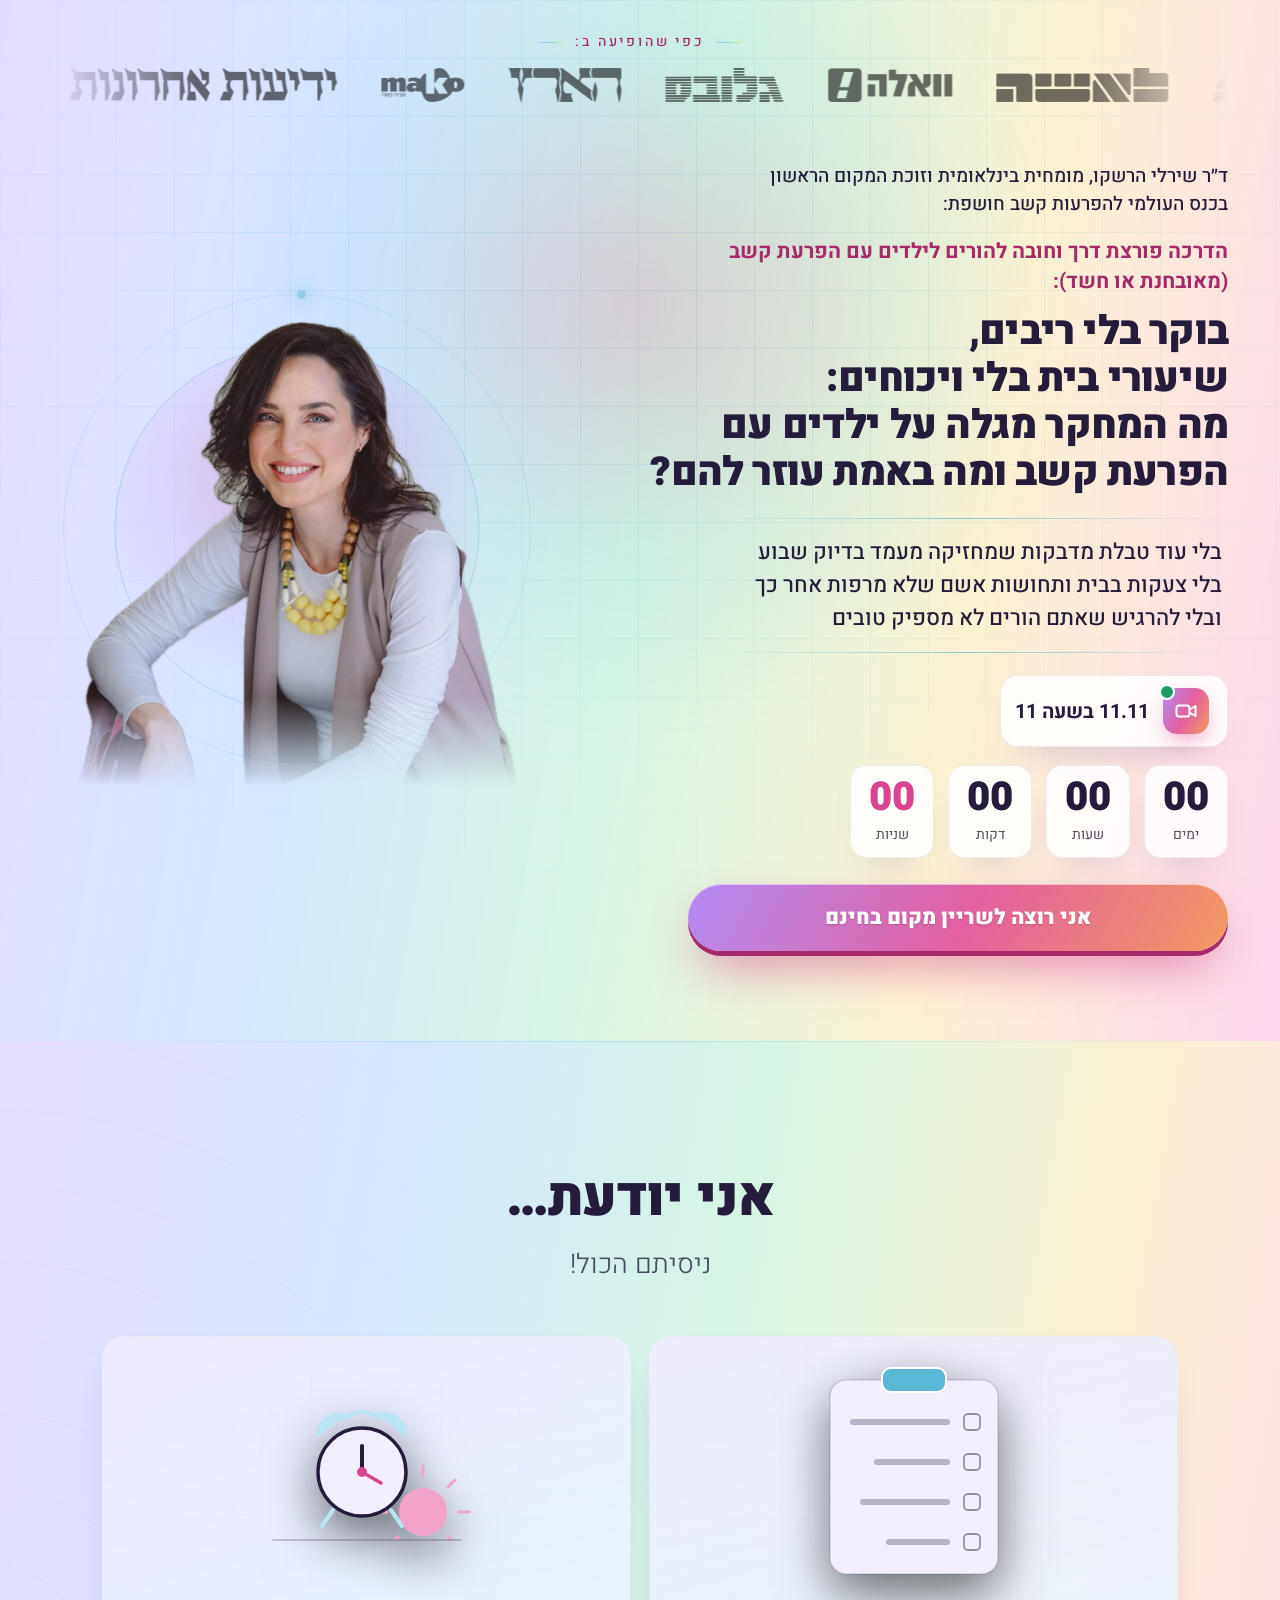
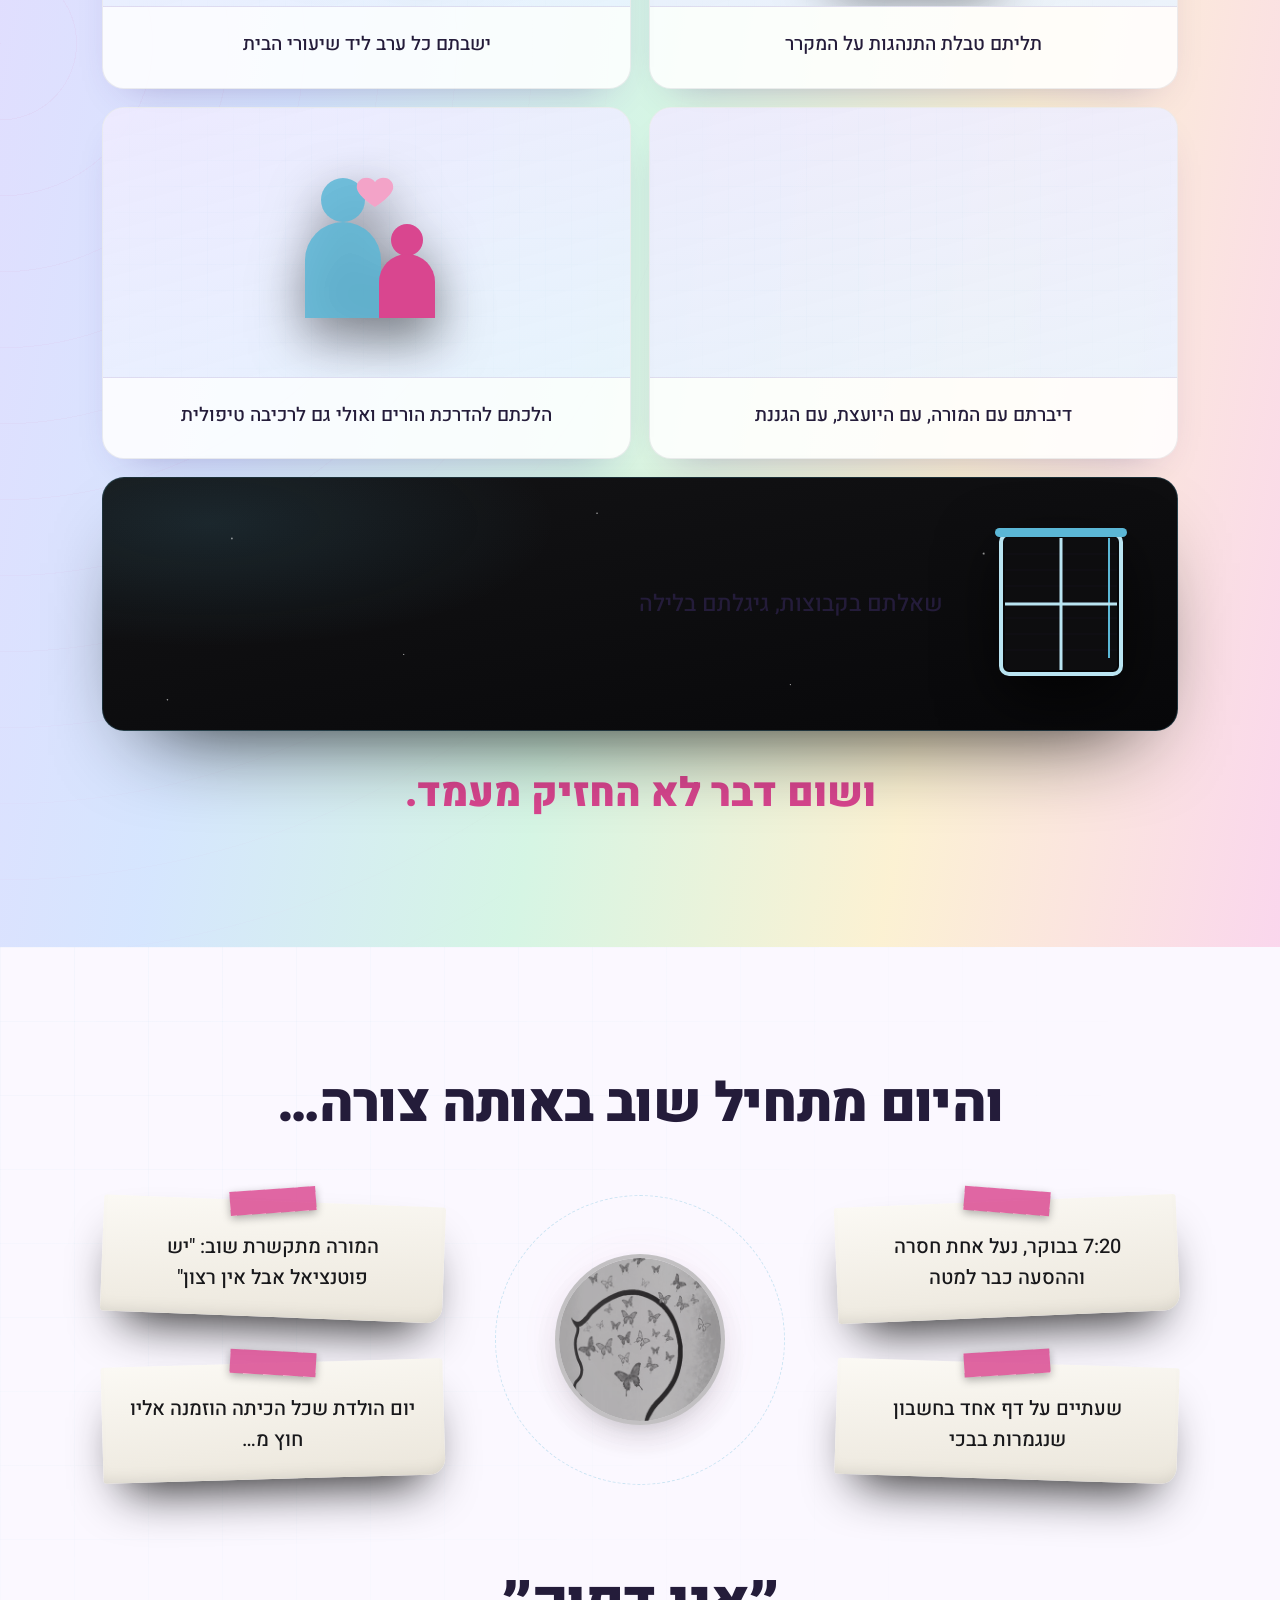
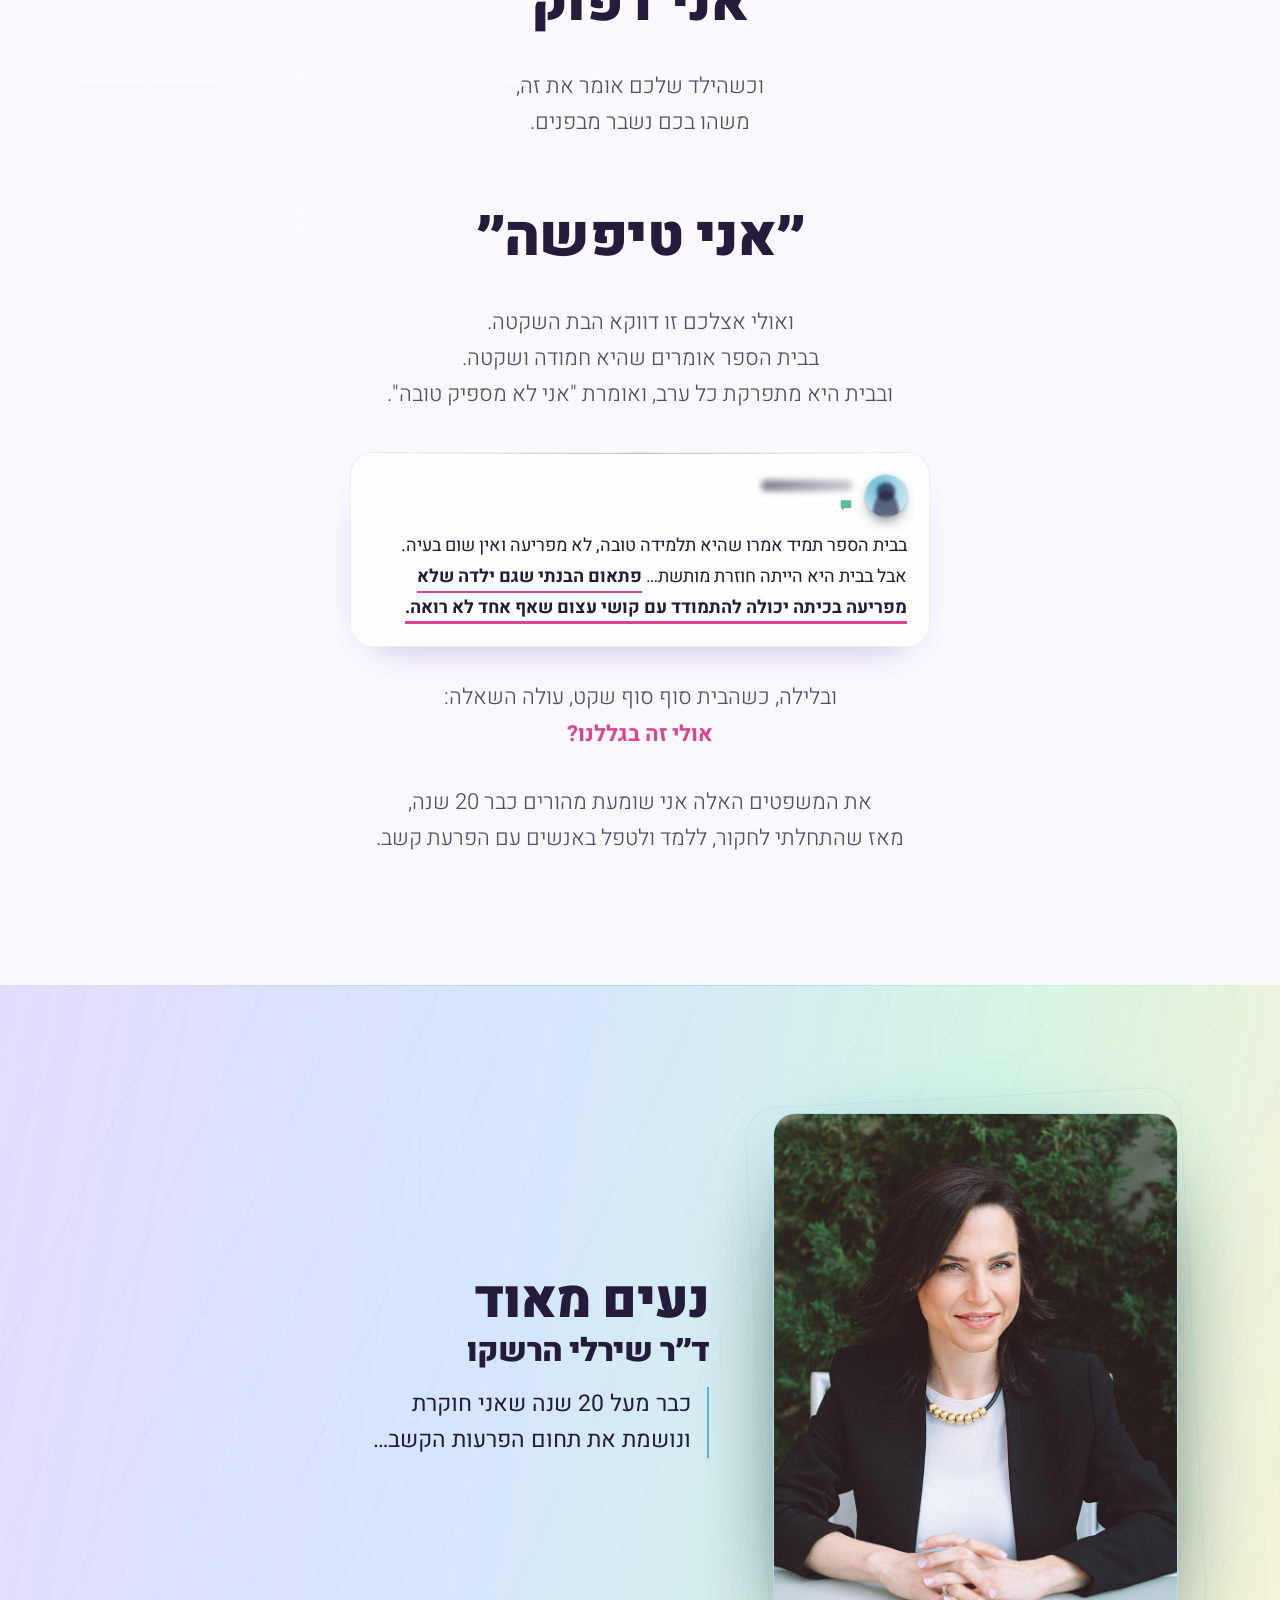
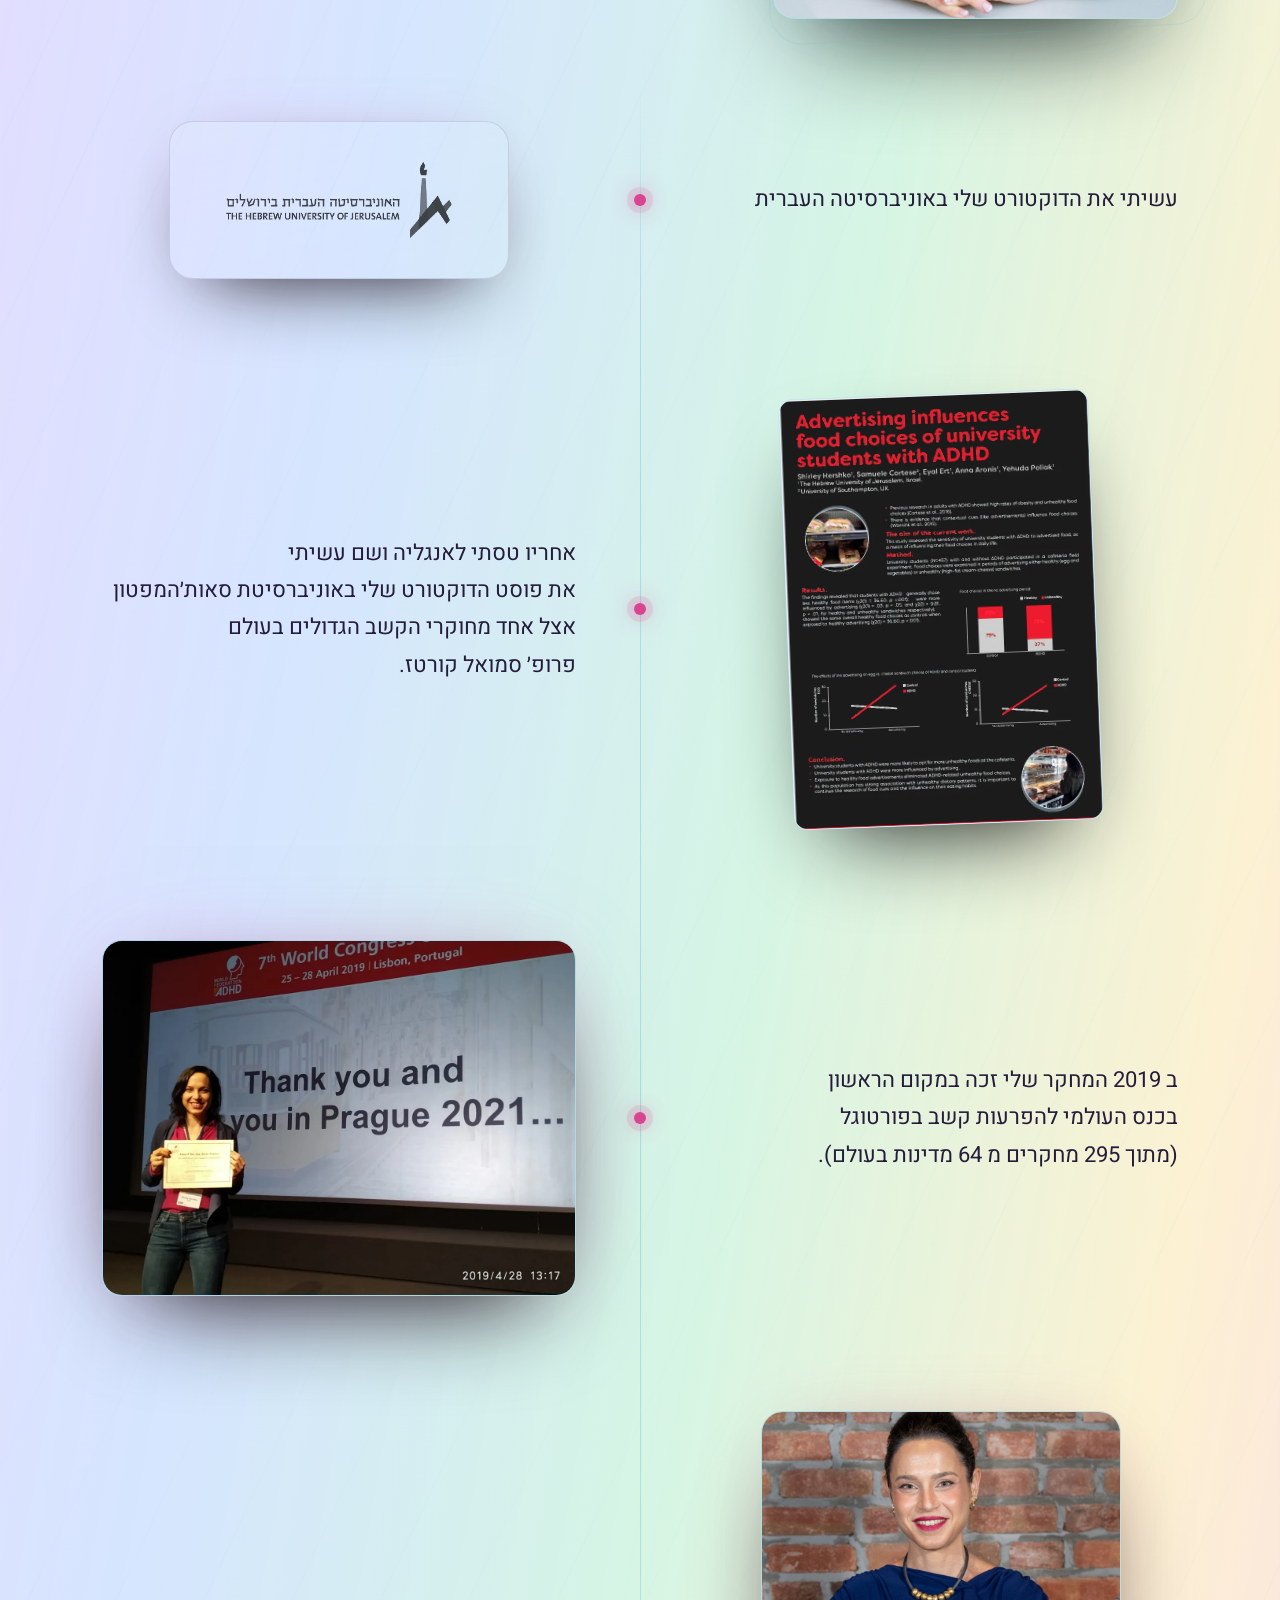
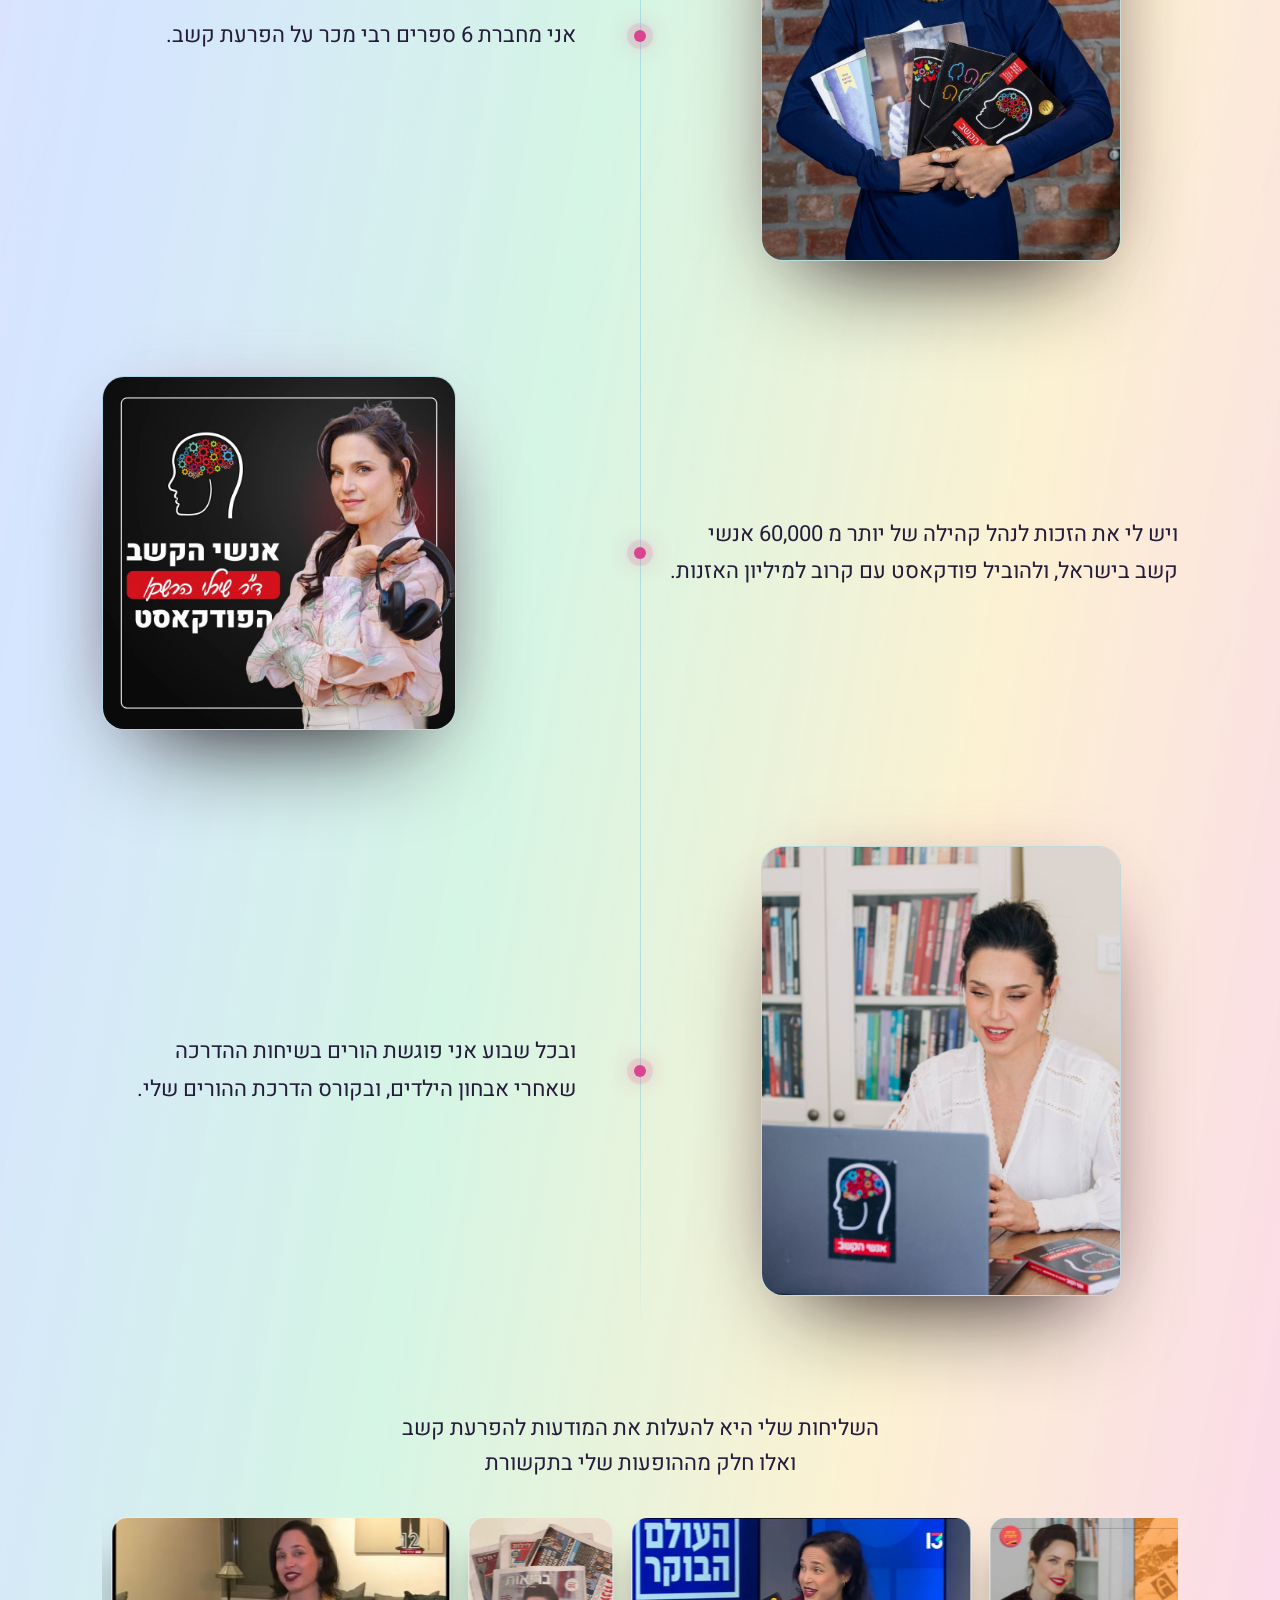
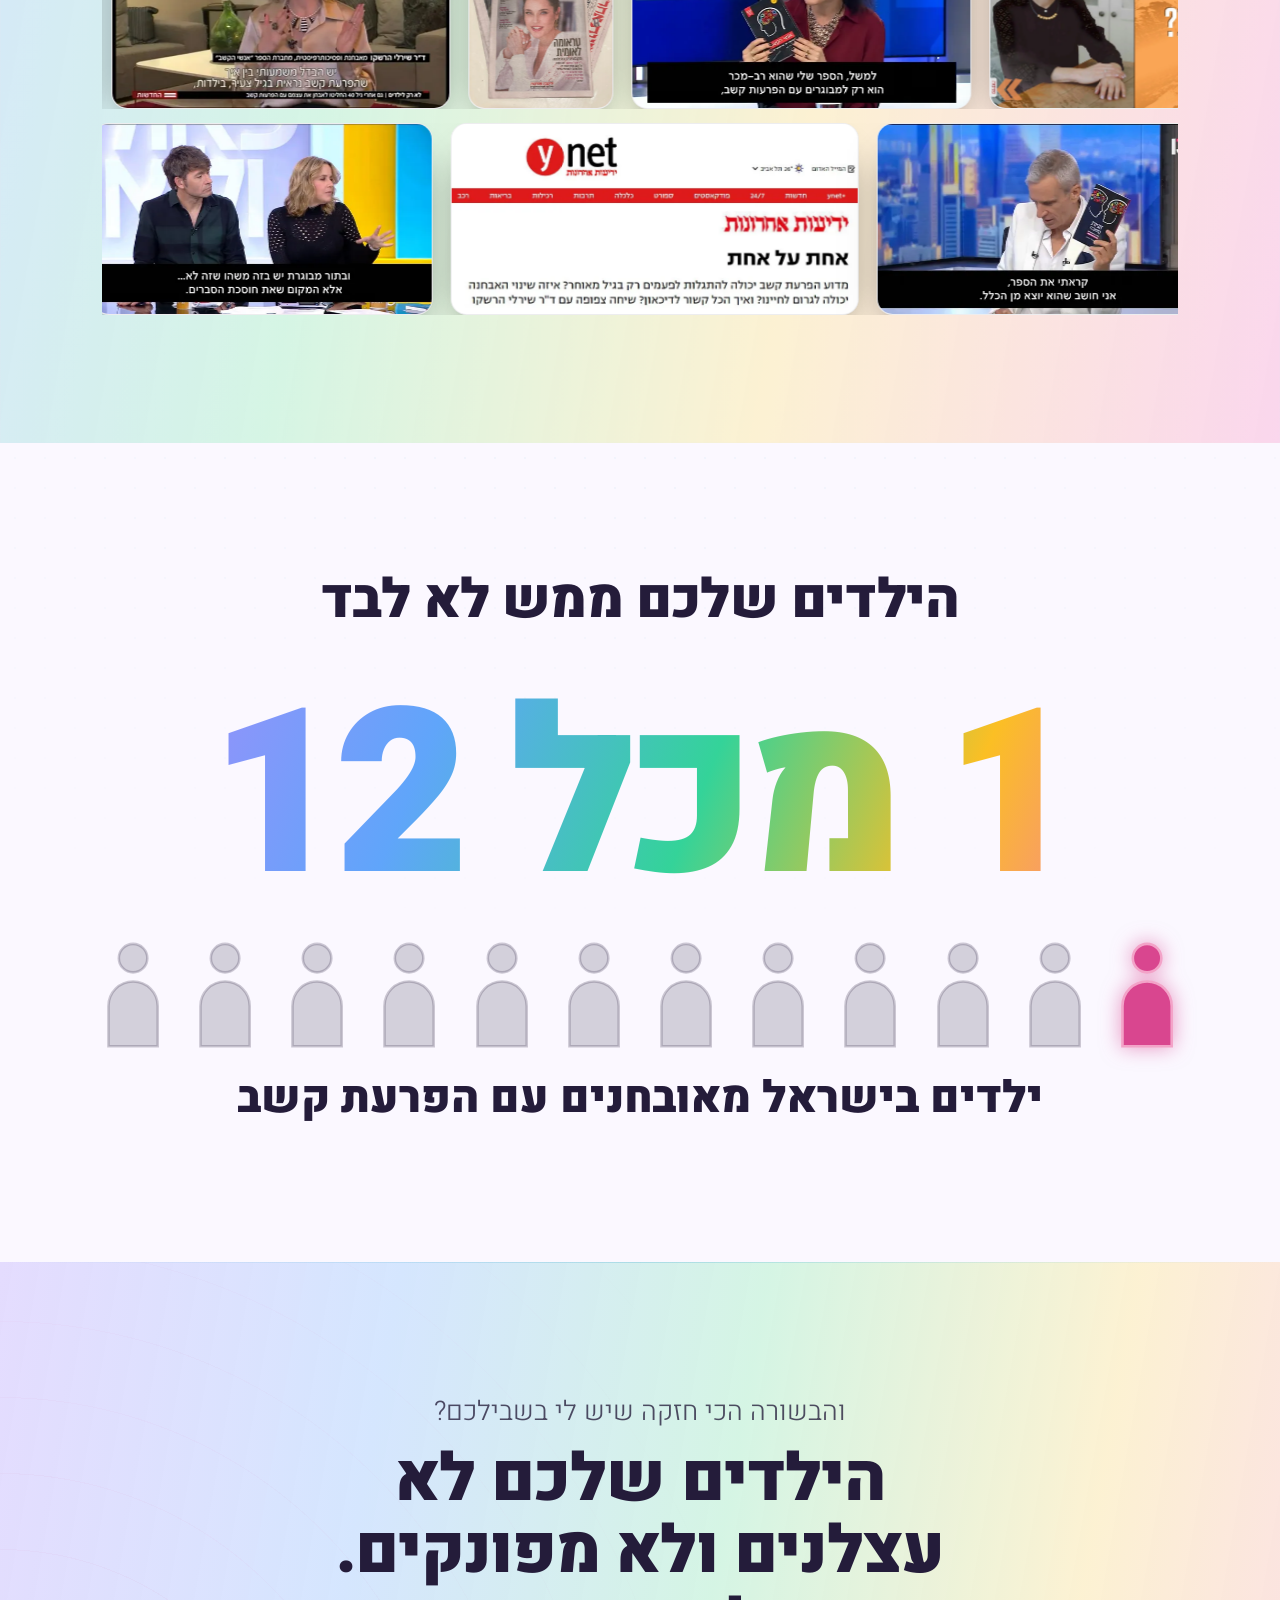
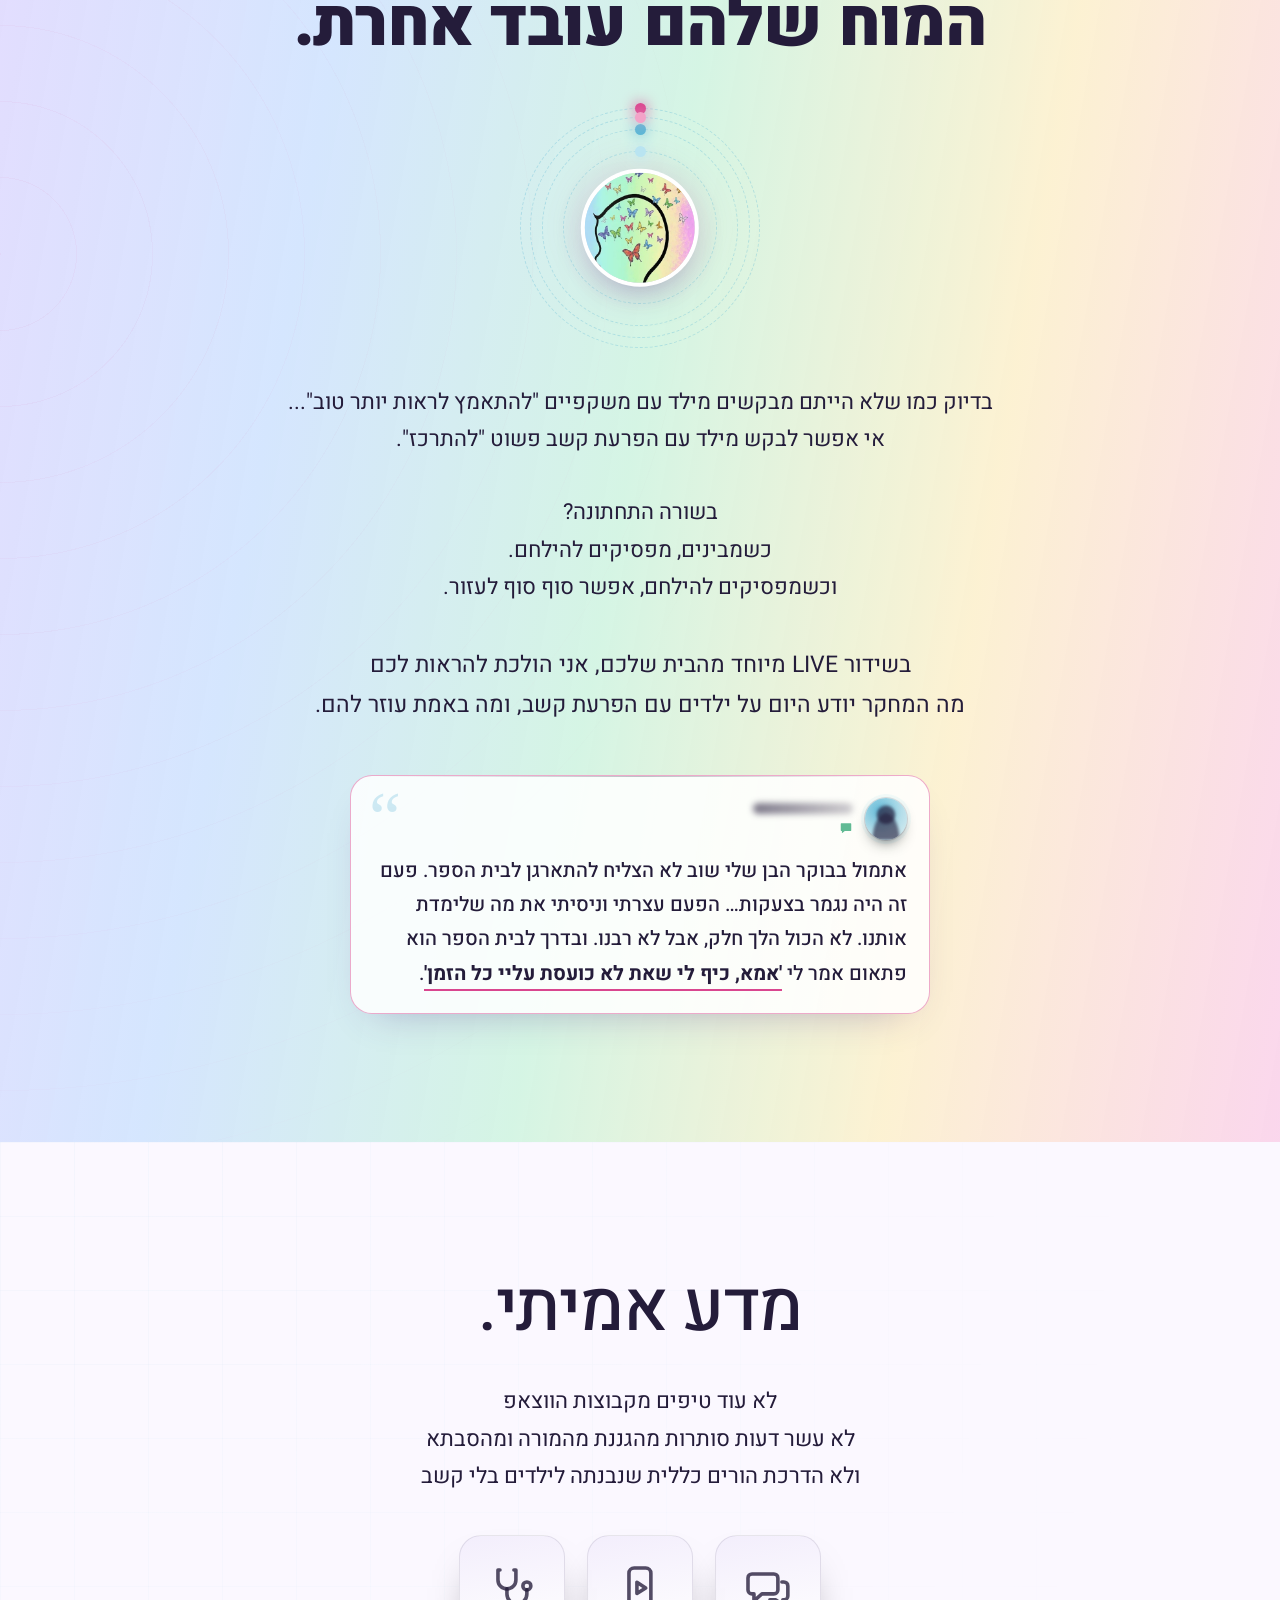
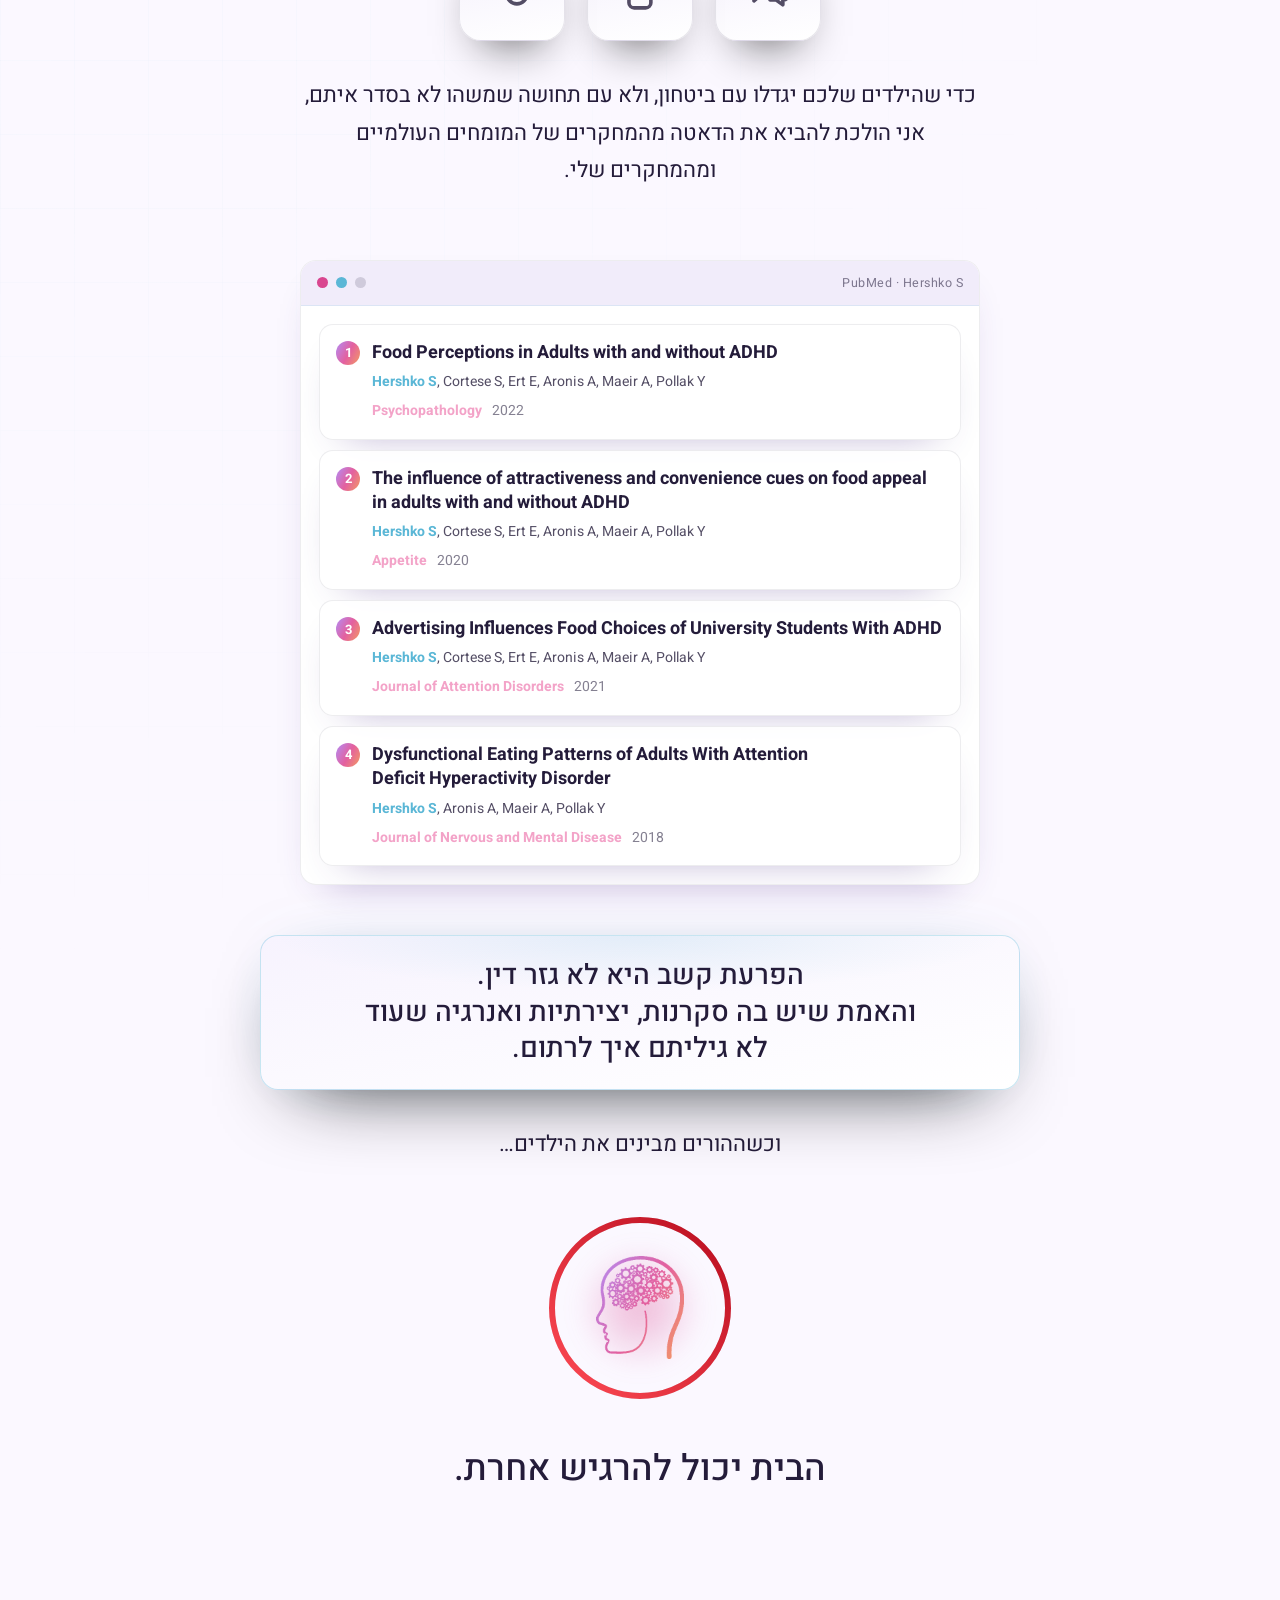
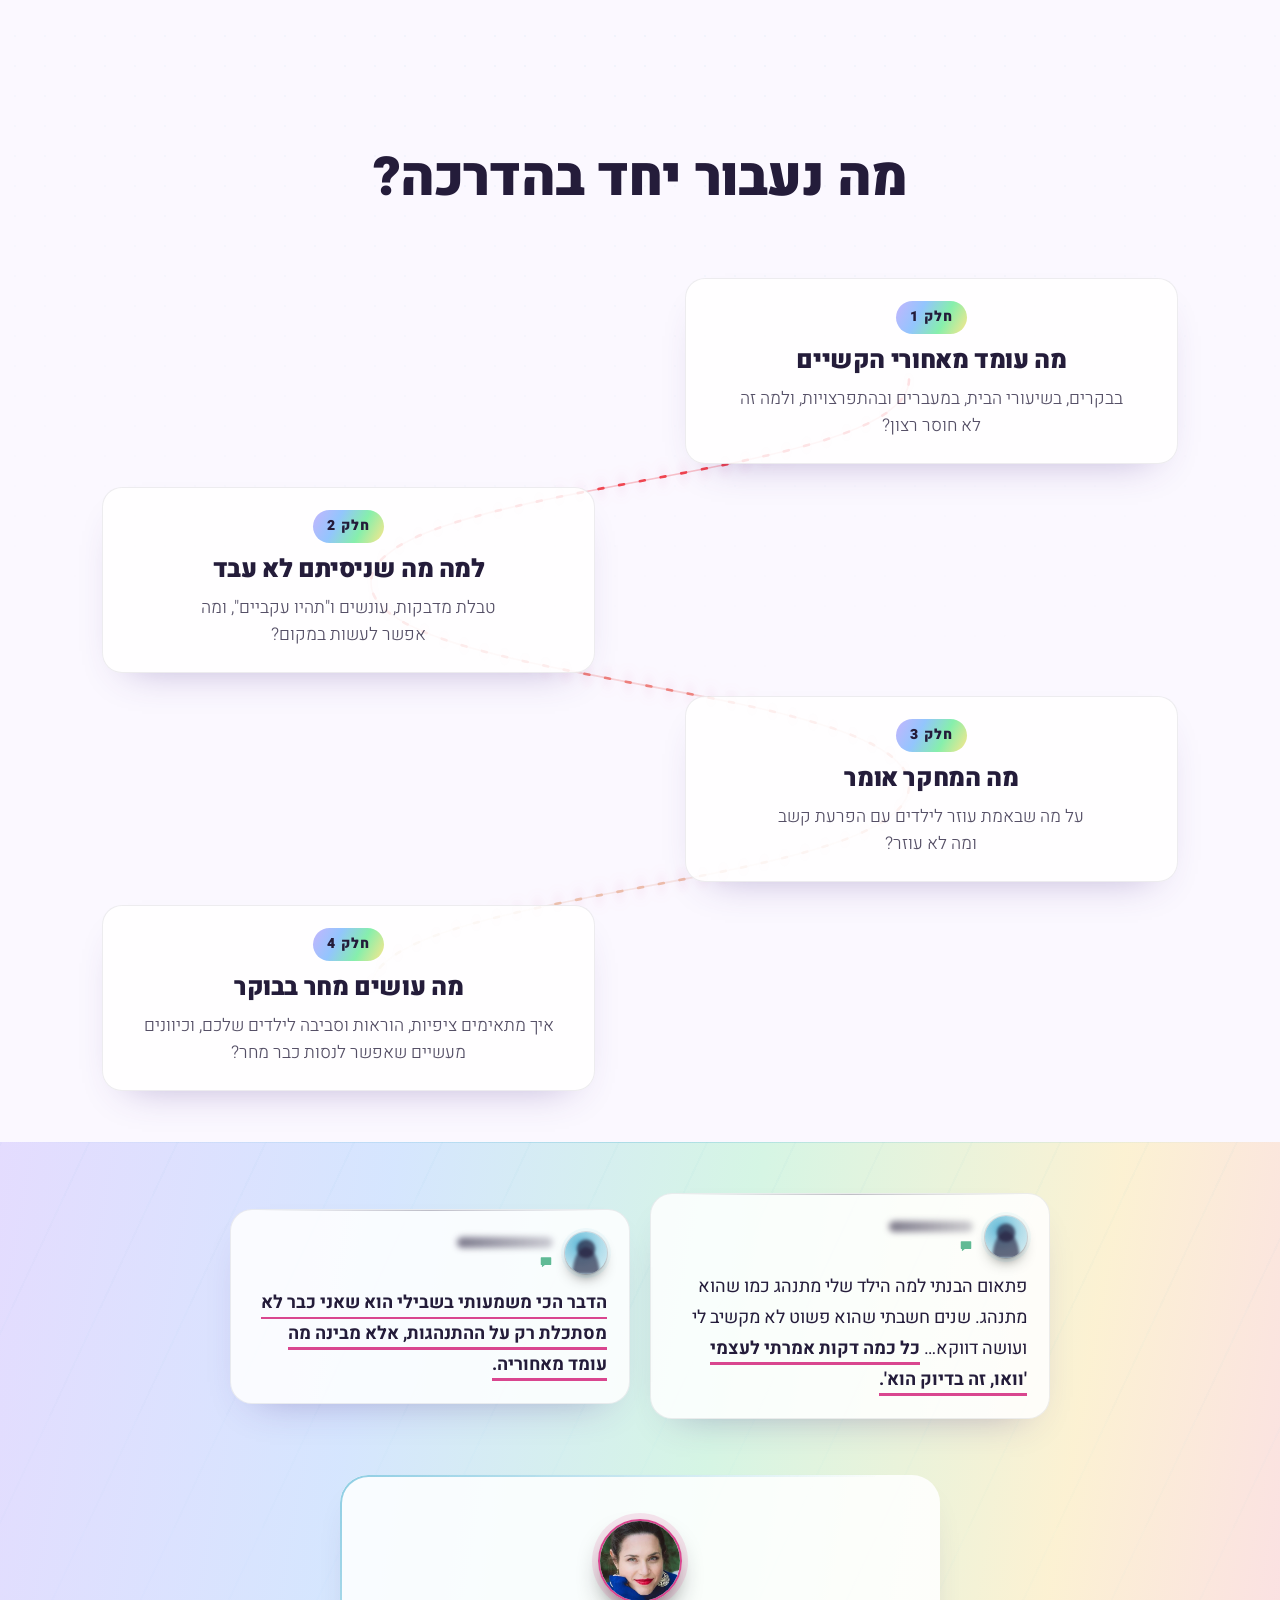
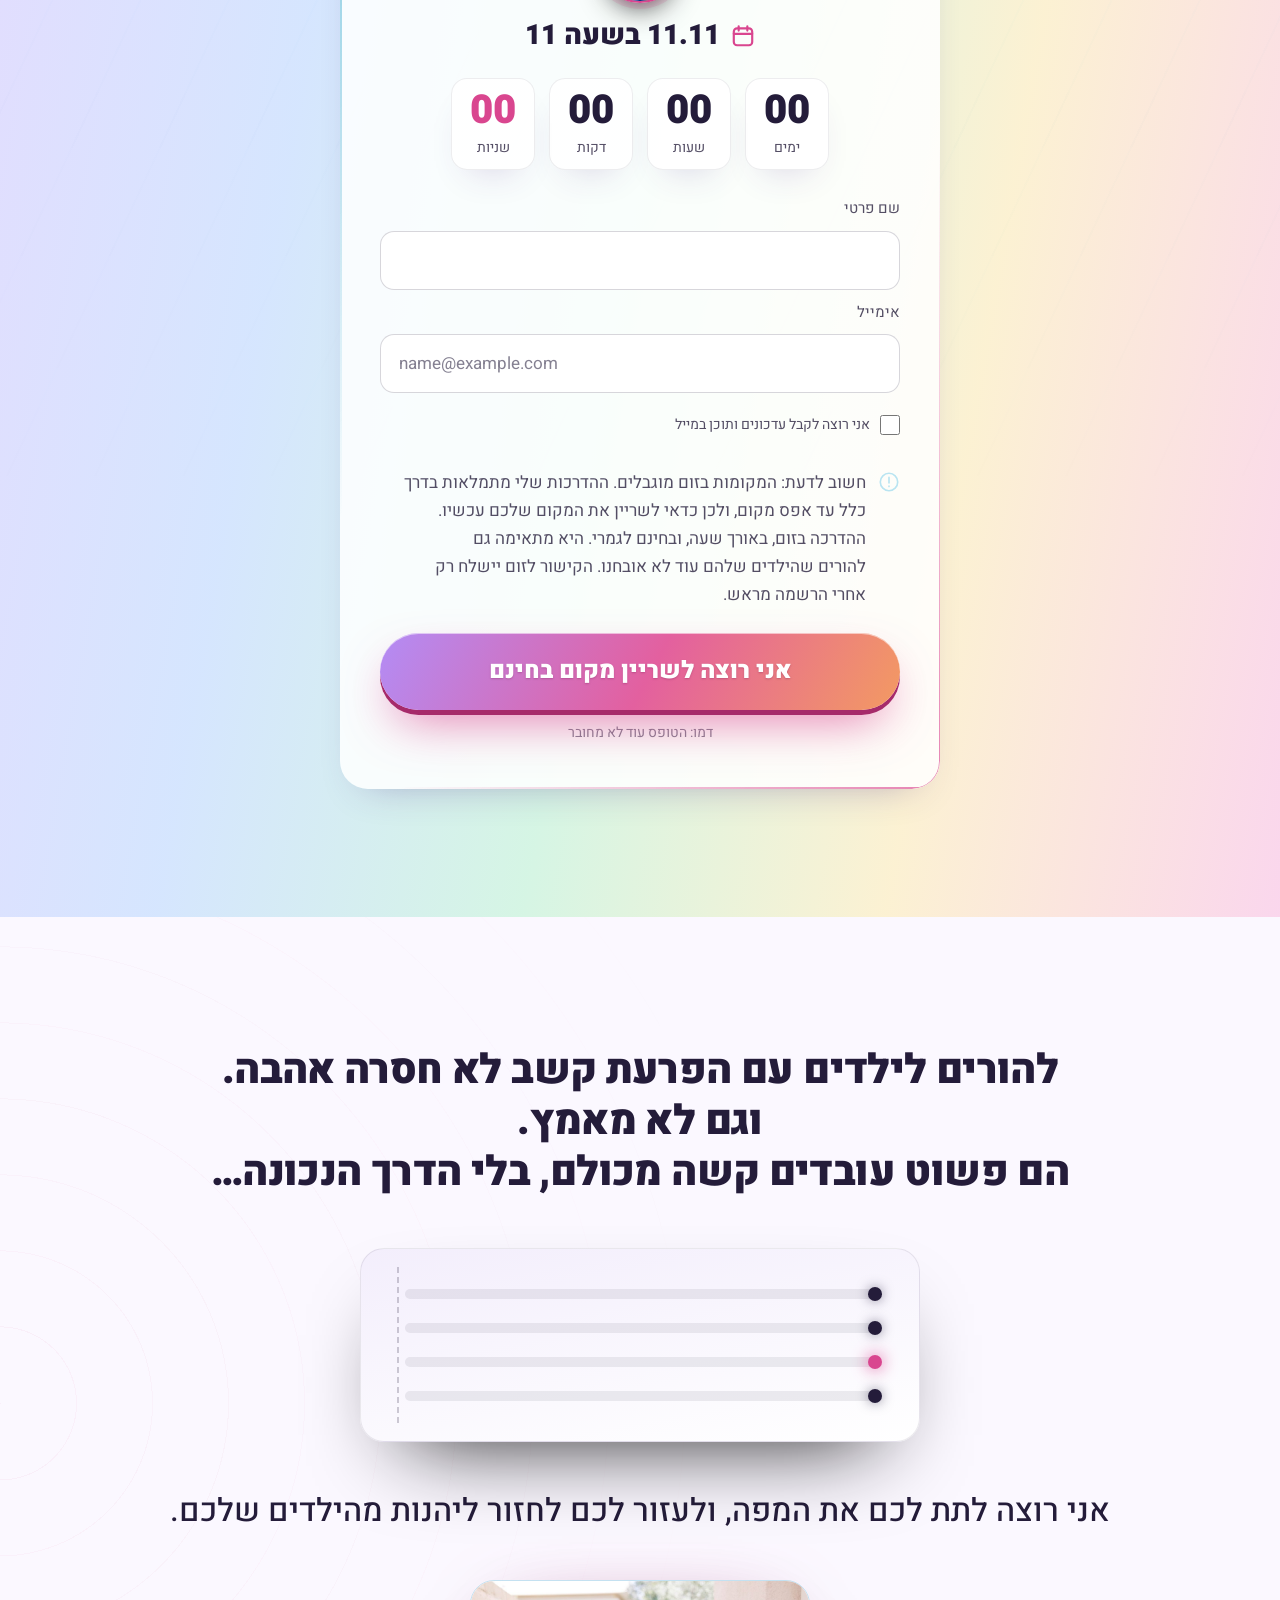
==== webinar/horim.html @ a68bb670 "דף ההורים בצבעי ילדי הקשב (yaldei.css), 'תחושות אשם', ורישום הבחירה ב-CLAUDE.md ובלוח ההודעות" ====
<!doctype html>
<html lang="he" dir="rtl">
<head>
<meta charset="utf-8">
<meta name="viewport" content="width=device-width, initial-scale=1">
<meta name="robots" content="noindex">
<title>הדרכה להורים | ד״ר שירלי הרשקו</title>
<link rel="preconnect" href="https://fonts.googleapis.com">
<link rel="preconnect" href="https://fonts.gstatic.com" crossorigin>
<link href="https://fonts.googleapis.com/css2?family=Heebo:wght@300;400;500;700;900&display=swap" rel="stylesheet">
<link rel="stylesheet" href="lp.css">
<style>
/* ---- round 5 (20.10): back to the dark round 3 language, Mor's new copy, more pictures ---- */
.nw{white-space:nowrap}
@media (max-width:760px){.br-d{display:none}}
.vz{width:min(220px,74%);height:auto;overflow:visible;filter:drop-shadow(0 20px 26px rgba(0,0,0,.55))}

/* 1 · hero: her smile cut from the background, inside the rings. Nothing floats around her */
.portrait.cut>img{height:100%;width:auto;max-width:112%;object-fit:contain;object-position:50% 100%}
.hero h1{font-size:clamp(28px,7.2vw,50px);max-width:680px}
.hero__kicker{max-width:600px}
.hero__pre{margin-top:18px;max-width:600px;font-weight:700;font-size:clamp(17px,2vw,21px);line-height:1.45;color:var(--a1)}
.hero__pre+h1{margin-top:10px}
.hero .btn{display:block;width:100%;max-width:540px;margin-top:26px}
@media (min-width:980px){.hero .wrap{max-width:1320px}.hero__copy{width:100%}.hero h1{max-width:none;font-size:clamp(28px,3.3vw,48px)}.portrait{width:min(31vw,430px)}}
.ticket{margin-top:22px;display:flex;align-items:center;gap:14px;padding:12px 18px 12px 14px;border-radius:18px;max-width:560px;text-align:right;
  border:1px solid var(--a2-line);background:linear-gradient(165deg,rgba(var(--a2-rgb),.1),rgba(255,255,255,.02));box-shadow:0 20px 50px -30px rgba(0,0,0,.9)}
.ticket__ico{position:relative;flex:none;width:46px;height:46px;border-radius:14px;display:grid;place-items:center;background:var(--a1-grad);color:#fff;
  box-shadow:0 10px 24px -10px rgba(var(--a1-rgb),.9)}
.ticket__ico svg{width:24px;height:24px;fill:none;stroke:currentColor;stroke-width:2;stroke-linecap:round;stroke-linejoin:round}
.ticket__ico::after{content:"";position:absolute;top:-4px;left:-4px;width:12px;height:12px;border-radius:50%;background:var(--ok);border:2px solid var(--bg);animation:onAir 1.6s ease-in-out infinite}
@keyframes onAir{50%{box-shadow:0 0 0 6px rgba(var(--ok-rgb),0);opacity:.55}}
.ticket p{font-weight:700;font-size:clamp(17px,1.9vw,20px);line-height:1.45}

/* countdown to 11.11.26 11:00 */
.cd{display:flex;justify-content:center;gap:clamp(8px,1.6vw,14px);margin-top:18px}
.cd div{min-width:clamp(62px,15vw,84px);padding:12px 6px 10px;border-radius:16px;text-align:center;border:1px solid rgba(var(--ivory-rgb),.1);
  background:linear-gradient(170deg,var(--sf-4),var(--sf-1));box-shadow:inset 0 1px 0 rgba(255,255,255,.06),0 18px 40px -26px rgba(0,0,0,.9)}
.cd b{display:block;font-weight:900;font-size:clamp(28px,4.4vw,40px);line-height:1;font-variant-numeric:tabular-nums;direction:ltr}
.cd div:last-child b{color:var(--a1)}
.cd span{display:block;margin-top:6px;font-size:14px;color:var(--t-mid)}
@media (min-width:980px){.hero .cd{justify-content:flex-start}}

/* 2 · I know: every thing you tried gets its own little live picture */
.know h2{text-align:center}
.know__all{margin-top:14px;text-align:center;font-weight:300;font-size:clamp(20px,2.6vw,27px);color:var(--t-mid)}
.know .use p{font-weight:500;text-align:center}
/* the diagnosis form, line by line */
.five .board{fill:var(--sf-4);stroke:rgba(var(--ivory-rgb),.16);stroke-width:1.5}
.five .clip{fill:var(--a2);stroke:var(--sf-1);stroke-width:2}
.five .ln{fill:rgba(var(--ivory-rgb),.28);animation:fiveLn 9s infinite;animation-delay:var(--d)}
.five .box{fill:none;stroke:rgba(var(--ivory-rgb),.45);stroke-width:1.8}
.five .tk{fill:none;stroke:var(--a1);stroke-width:3;stroke-linecap:round;stroke-linejoin:round;stroke-dasharray:20;stroke-dashoffset:20;animation:fiveTk 9s var(--ease-out) infinite;animation-delay:var(--d)}
@keyframes fiveTk{0%,4%{stroke-dashoffset:20}9%,90%{stroke-dashoffset:0}100%{stroke-dashoffset:0;opacity:0}}
@keyframes fiveLn{0%,6%{opacity:1}10%,90%{opacity:.35}100%{opacity:1}}
/* the talk with the professionals */
.talk .bb{transform-box:fill-box;transform-origin:50% 100%;opacity:0;animation:pop 8s var(--ease-out) infinite;animation-delay:var(--d)}
.talk .them{fill:#2a2a2e}
.talk .me{fill:var(--a1)}
.talk .tl{fill:rgba(var(--ivory-rgb),.34)}
.talk .ml{fill:rgba(255,255,255,.72)}
.talk .dt{fill:rgba(var(--ivory-rgb),.7);transform-box:fill-box;transform-origin:center;animation:dot 1.1s ease-in-out infinite;animation-delay:var(--d)}
@keyframes pop{0%,3%{opacity:0;transform:translateY(14px) scale(.86)}10%,86%{opacity:1;transform:none}94%,100%{opacity:0;transform:none}}
@keyframes dot{0%,100%{transform:none;opacity:.5}40%{transform:translateY(-5px);opacity:1}}
/* healthy food, and the capsules on top */
.food .ap{fill:var(--a1)}
.food .hl{fill:none;stroke:rgba(255,255,255,.55);stroke-width:4;stroke-linecap:round}
.food .stem{fill:none;stroke:var(--a2-soft);stroke-width:4;stroke-linecap:round}
.food .leaf{fill:var(--a2)}
.food .apple{transform-box:fill-box;transform-origin:50% 90%;animation:apple 3.9s ease-in-out infinite}
.food .c1{fill:var(--ivory)}
.food .c2{fill:var(--a1-soft)}
.food .cap{opacity:0;animation:capDrop 3.9s linear infinite;animation-delay:var(--d)}
@keyframes capDrop{0%{transform:translate(var(--x),-16px) rotate(var(--r0));opacity:0}12%,72%{opacity:1}100%{transform:translate(var(--x),200px) rotate(var(--r1));opacity:0}}
@keyframes apple{50%{transform:scale(1.04)}}
/* up early: the clock rings, the sun comes up */
.alarm .sun{fill:var(--a1-soft);animation:sunUp 8s ease-in-out infinite}
.alarm .rays{fill:none;stroke:var(--a1-soft);stroke-width:3;stroke-linecap:round;transform-box:fill-box;transform-origin:center;animation:spinR 16s linear infinite}
.alarm .hz{stroke:rgba(var(--ivory-rgb),.22);stroke-width:2;stroke-linecap:round}
.alarm .clk{transform-box:fill-box;transform-origin:50% 60%;animation:ring 4s ease-in-out infinite}
.alarm .bell{fill:var(--a2-soft)}
.alarm .face{fill:var(--sf-4);stroke:var(--ivory);stroke-width:3.4}
.alarm .hh{fill:none;stroke:var(--ivory);stroke-width:4;stroke-linecap:round}
.alarm .mh{fill:none;stroke:var(--a1);stroke-width:3.4;stroke-linecap:round}
.alarm .legs,.alarm .top{fill:none;stroke:var(--a2-soft);stroke-width:4;stroke-linecap:round}
.alarm .pin{fill:var(--a1)}
.alarm .wv{fill:none;stroke:var(--a1);stroke-width:3;stroke-linecap:round;opacity:0;animation:wave 4s ease-out infinite}
.alarm .w2{animation-delay:.12s}
@keyframes sunUp{0%,10%{transform:translateY(64px)}55%,100%{transform:none}}
@keyframes spinR{to{transform:rotate(360deg)}}
@keyframes ring{0%,58%,82%,100%{transform:none}61%{transform:rotate(-8deg)}64%{transform:rotate(8deg)}67%{transform:rotate(-8deg)}70%{transform:rotate(8deg)}73%{transform:rotate(-6deg)}76%{transform:rotate(6deg)}79%{transform:rotate(-3deg)}}
@keyframes wave{0%,58%{opacity:0}62%,78%{opacity:1}86%,100%{opacity:0}}
/* the dark room: the blind comes down over the moon */
.night{grid-column:1/-1;position:relative;display:grid;gap:22px;align-items:center;justify-items:center;padding:clamp(26px,4vw,46px);border-radius:22px;overflow:hidden;text-align:center;
  background:radial-gradient(46% 70% at 10% 18%,rgba(var(--a2-rgb),.13),transparent 70%),linear-gradient(170deg,#131315,#08080a);border:1px solid rgba(var(--a2-rgb),.22);
  box-shadow:0 40px 90px -46px rgba(0,0,0,.95)}
.night::before{content:"";position:absolute;inset:0;pointer-events:none;opacity:.7;animation:twinkle 5s ease-in-out infinite;
  background-image:radial-gradient(1.4px 1.4px at 12% 24%,#fff,transparent),radial-gradient(1px 1px at 28% 70%,#fff,transparent),radial-gradient(1.2px 1.2px at 46% 14%,#fff,transparent),
    radial-gradient(1px 1px at 64% 82%,#fff,transparent),radial-gradient(1.6px 1.6px at 82% 30%,#fff,transparent),radial-gradient(1px 1px at 92% 64%,#fff,transparent),radial-gradient(1.2px 1.2px at 6% 88%,#fff,transparent)}
@keyframes twinkle{50%{opacity:.3}}
.night>*{position:relative}
.night p{font-weight:500;font-size:clamp(18px,2.2vw,23px);line-height:1.6;color:var(--t-hi)}
.win{width:clamp(110px,13vw,140px);height:auto;overflow:visible;filter:drop-shadow(0 24px 30px rgba(0,0,0,.7))}
.win .sky{fill:#1b2033}
.win .moon{fill:#f4f1e6}
.win .st{fill:#fff;animation:twinkle 2.6s ease-in-out infinite;animation-delay:var(--d)}
.win .blind{animation:blind 7s var(--ease) infinite}
.win .blind rect{fill:#0d0d0f}
.win .blind path{fill:none;stroke:rgba(var(--ivory-rgb),.12);stroke-width:1.4}
.win .blind .cord{stroke:var(--a2);stroke-width:2}
.win .fr{fill:none;stroke:var(--a2-soft);stroke-width:4}
.win .bars{fill:none;stroke:var(--a2-soft);stroke-width:3}
.win .rod{fill:var(--a2)}
@keyframes blind{0%,14%{transform:translateY(-134px)}46%,84%{transform:none}100%{transform:translateY(-134px)}}
@media (min-width:860px){.night{grid-template-columns:auto 1fr;gap:clamp(26px,4vw,48px);text-align:right;justify-items:start}}
/* lit for three days, then it drops */
.streak{display:flex;justify-content:center;align-items:center;gap:clamp(6px,1.6vw,14px);margin:clamp(34px,4.4vw,50px) auto 0;direction:rtl}
.streak i{position:relative;width:clamp(34px,7vw,50px);aspect-ratio:1;border-radius:50%;display:grid;place-items:center;border:1.6px solid rgba(var(--ivory-rgb),.18);
  background:rgba(var(--ivory-rgb),.03);animation:stDrop 7s var(--ease) infinite;animation-delay:var(--d)}
.streak i svg{width:52%;height:52%;fill:var(--a1);opacity:0}
.streak i.on{animation:stOn 7s var(--ease-out) infinite;animation-delay:var(--d)}
.streak i.on svg{animation:stFlame 7s var(--ease-out) infinite;animation-delay:var(--d)}
@keyframes stOn{0%,4%{border-color:rgba(var(--ivory-rgb),.18);background:rgba(var(--ivory-rgb),.03);box-shadow:none}
  10%,52%{border-color:var(--a1);background:rgba(var(--a1-rgb),.14);box-shadow:0 0 18px rgba(var(--a1-rgb),.5)}
  60%,100%{border-color:rgba(var(--ivory-rgb),.12);background:rgba(var(--ivory-rgb),.02);box-shadow:none}}
@keyframes stFlame{0%,4%{opacity:0;transform:scale(.3)}10%,50%{opacity:1;transform:none}58%,100%{opacity:0;transform:translateY(6px) scale(.5)}}
@keyframes stDrop{0%,46%{transform:none;opacity:1;border-color:rgba(var(--ivory-rgb),.18)}
  56%,92%{transform:translateY(22px) rotate(var(--r));opacity:.45;border-color:rgba(var(--a1-rgb),.55)}100%{transform:none;opacity:1}}
.know__but{margin-top:clamp(26px,3.6vw,38px);text-align:center;font-weight:900;font-size:clamp(25px,3.8vw,40px);line-height:1.25;color:var(--a1)}

/* 3 · you stepped on yourself: the labels stuck on a brain that "broke" */
.self h2{text-align:center}
.slaps{display:grid;gap:22px;justify-items:center;max-width:1100px;margin:clamp(36px,5vw,60px) auto 0}
.slaps__brain{position:relative;width:min(250px,64vw);aspect-ratio:1;display:grid;place-items:center;margin-bottom:8px}
.slaps__brain::before{content:"";position:absolute;inset:10%;border-radius:50%;background:radial-gradient(closest-side,rgba(var(--a1-rgb),.26),transparent);filter:blur(8px)}
.slaps__brain .rg{position:absolute;inset:0;border-radius:50%;border:1px dashed rgba(var(--a2-rgb),.3);animation:orbit 40s linear infinite}
.slaps__brain img{position:relative;width:56%;animation:glitch 5s steps(1) infinite}
.slaps__brain svg{position:absolute;inset:0;width:100%;height:100%;overflow:visible}
.crack path{fill:none;stroke:var(--a1);stroke-width:2.6;stroke-linecap:round;stroke-linejoin:round;stroke-dasharray:130;stroke-dashoffset:130;animation:crack 5s var(--ease-out) infinite;
  filter:drop-shadow(0 0 5px rgba(var(--a1-rgb),.9))}
@keyframes glitch{0%,60%,72%,100%{transform:none;filter:none}61%{transform:translate(-5px,1px);filter:drop-shadow(4px 0 0 rgba(var(--a1-rgb),.85))}
  63%{transform:translate(4px,-2px);filter:drop-shadow(-4px 0 0 rgba(var(--a1-rgb),.85))}66%{transform:translate(-2px,2px);filter:grayscale(1) brightness(.6)}69%{transform:translate(2px,0);filter:grayscale(1) brightness(.6)}}
@keyframes crack{0%,58%{stroke-dashoffset:130;opacity:1}68%,94%{stroke-dashoffset:0;opacity:1}100%{stroke-dashoffset:0;opacity:0}}
/* only the paper and the tape tilt, the words stay straight */
.note{position:relative;isolation:isolate;width:min(100%,400px);padding:30px 24px 24px;text-align:center;color:#18181b;font-weight:500;font-size:clamp(18px,1.9vw,20px);line-height:1.55}
.note::after{content:"";position:absolute;inset:0;z-index:-1;border-radius:3px 3px 16px 3px;rotate:var(--r);transition:rotate .5s var(--ease-out);
  background:linear-gradient(175deg,#fbf9f4,#ebe6db);box-shadow:0 28px 50px -22px rgba(0,0,0,.9),inset 0 -12px 20px -16px rgba(0,0,0,.18)}
.note::before{content:"";position:absolute;top:-12px;left:50%;width:86px;height:24px;margin-left:-43px;background:rgba(var(--a1-rgb),.82);rotate:calc(var(--r) * -1.8);
  box-shadow:0 3px 8px rgba(0,0,0,.3)}
.note:hover::after{rotate:0deg}
@media (min-width:900px){
  .slaps{grid-template-columns:1fr auto 1fr;align-items:center;column-gap:clamp(26px,4vw,60px);row-gap:34px}
  .slaps__brain{grid-column:2;grid-row:1/3;width:min(290px,24vw);margin:0}
  .slaps .n1{grid-column:1;grid-row:1}.slaps .n2{grid-column:1;grid-row:2}.slaps .n3{grid-column:3;grid-row:1}.slaps .n4{grid-column:3;grid-row:2}
}
.said{max-width:980px;margin:clamp(50px,7vw,84px) auto 0;text-align:center;font-weight:900;font-size:clamp(28px,5vw,56px);line-height:1.2;letter-spacing:-.01em}
.js .said.reveal{transform:scale(.84);filter:blur(10px)}
.js .said.reveal.in{transform:none;filter:none;transition:opacity .9s var(--ease-out),transform 1.2s var(--ease-out),filter .9s var(--ease-out)}
.heard{max-width:680px;margin:clamp(22px,3vw,32px) auto 0;text-align:center;font-weight:300;font-size:clamp(18px,2.1vw,22px);line-height:1.65;color:var(--t-mid)}
.stagepics{display:grid;grid-template-columns:1fr 1fr;gap:clamp(10px,1.6vw,18px);max-width:1100px;margin:clamp(34px,4.6vw,54px) auto 0}
.stagepics figure{border-radius:18px;overflow:hidden;aspect-ratio:3/2;border:1px solid var(--a2-line);box-shadow:0 30px 60px -28px rgba(0,0,0,.95)}
.stagepics figure:first-child{grid-column:1/-1}
.stagepics img{width:100%;height:100%;object-fit:cover}
@media (min-width:860px){
  .stagepics{grid-template-columns:1fr 1.3fr 1fr;align-items:center}
  .stagepics figure:first-child{grid-column:auto;order:2;aspect-ratio:4/3}
  .stagepics figure:nth-child(2){order:1}.stagepics figure:nth-child(3){order:3}
}

/* 4 · nice to meet you: the path from Jerusalem to the podium */
.about__photo img{object-position:50% 18%}
.path{position:relative;max-width:1100px;margin:clamp(60px,8vw,104px) auto 0;display:grid;gap:clamp(64px,9vw,120px)}
.step{position:relative;display:grid;gap:24px;justify-items:center;text-align:center}
.step::before{content:"";width:12px;height:12px;border-radius:50%;background:var(--a1);box-shadow:0 0 0 7px rgba(var(--a1-rgb),.14),0 0 22px rgba(var(--a1-rgb),.85)}
.step__txt{display:grid;gap:26px;justify-items:center;max-width:540px;width:100%}
.step__txt p{font-size:clamp(18px,2.1vw,22px);line-height:1.7;color:var(--t-hi)}
.step__viz{display:grid;justify-items:center;width:100%}
@media (min-width:900px){
  .path::before{content:"";position:absolute;top:-40px;bottom:-40px;left:50%;width:1px;background:linear-gradient(transparent,var(--a2-line) 8%,var(--a2-line) 92%,transparent)}
  .step{grid-template-columns:1fr 1fr;column-gap:clamp(80px,10vw,140px);align-items:center;text-align:right;justify-items:stretch}
  .step::before{position:absolute;left:50%;top:50%;margin:-6px 0 0 -6px}
  .step__txt{justify-items:start;justify-self:end}
  .step:nth-child(even) .step__txt{order:2;justify-self:start}
}
.plate{display:grid;place-items:center;padding:clamp(28px,3.4vw,40px) clamp(36px,4.4vw,58px);border-radius:24px;
  background:linear-gradient(165deg,rgba(255,255,255,.08),rgba(255,255,255,.015));border:1px solid rgba(var(--ivory-rgb),.12);
  box-shadow:0 34px 80px -40px rgba(0,0,0,.95),inset 0 1px 0 rgba(255,255,255,.08),0 0 70px -40px rgba(var(--a1-rgb),.5)}
.plate img{height:clamp(56px,6vw,76px);width:auto}
.poster{width:min(310px,72vw);border-radius:14px;overflow:hidden;background:#fff;border:1px solid var(--a2-line);box-shadow:0 40px 90px -40px rgba(0,0,0,.95)}
.prize{width:min(100%,520px);border-radius:20px;overflow:hidden;border:1px solid var(--a2-line);
  box-shadow:0 44px 100px -44px rgba(0,0,0,.95),0 0 90px -40px rgba(var(--a1-rgb),.55)}
.prize img{width:100%}
.shot{width:min(100%,360px);border-radius:22px;overflow:hidden;aspect-ratio:4/5;border:1px solid var(--a2-line);
  box-shadow:0 44px 100px -44px rgba(0,0,0,.95),0 0 80px -40px rgba(var(--a1-rgb),.45)}
.shot img{width:100%;height:100%;object-fit:cover;object-position:50% 20%}
.books{position:relative;display:flex;justify-content:center;align-items:flex-end;width:100%;padding:16px 0 30px;direction:rtl}
.books::before{content:"";position:absolute;left:6%;right:6%;bottom:14px;height:40px;border-radius:50%;background:radial-gradient(closest-side,rgba(var(--a1-rgb),.35),transparent);filter:blur(14px)}
.books img{position:relative;flex:none;width:clamp(56px,12vw,92px);height:auto;margin-inline:clamp(-12px,-1.4vw,-6px);filter:drop-shadow(0 18px 22px rgba(0,0,0,.7));
  transition:transform 1.2s var(--ease-out),opacity .9s var(--ease-out)}
.books img:nth-child(1){transform:rotate(9deg) translateY(16px);z-index:1}
.books img:nth-child(2){transform:rotate(5deg) translateY(6px);z-index:2}
.books img:nth-child(3){width:clamp(74px,16vw,120px);z-index:4;transform:translateY(-8px)}
.books img:nth-child(4){transform:rotate(-4deg) translateY(4px);z-index:3}
.books img:nth-child(5){transform:rotate(-8deg) translateY(12px);z-index:2}
.books img:nth-child(6){transform:rotate(-12deg) translateY(24px);z-index:1}
.js .books:not(.in) img{transform:none;opacity:0}
.books.in img:nth-child(1){transition-delay:.05s}.books.in img:nth-child(2){transition-delay:.12s}.books.in img:nth-child(4){transition-delay:.19s}
.books.in img:nth-child(5){transition-delay:.26s}.books.in img:nth-child(6){transition-delay:.33s}
.pod{display:flex;align-items:center;gap:18px;width:min(100%,420px);padding:16px;border-radius:24px;
  background:linear-gradient(170deg,var(--sf-4),var(--sf-1));border:1px solid rgba(var(--ivory-rgb),.09);box-shadow:0 30px 70px -34px rgba(0,0,0,.95),0 0 60px -30px rgba(var(--a1-rgb),.45)}
.pod img{flex:none;width:clamp(104px,26vw,140px);border-radius:16px;box-shadow:0 16px 30px -14px rgba(0,0,0,.8)}
.pod__ui{flex:1;display:grid;gap:14px;justify-items:center}
.pod__eq{display:flex;align-items:flex-end;gap:4px;height:46px;direction:ltr}
.pod__eq i{width:5px;border-radius:3px;background:var(--a1-grad);animation:eq 1.1s ease-in-out infinite;animation-delay:var(--d)}
@keyframes eq{0%,100%{height:18%}50%{height:100%}}
.pod__play{width:54px;height:54px;border-radius:50%;display:grid;place-items:center;background:var(--a1-grad);box-shadow:0 0 0 8px rgba(var(--a1-rgb),.14),0 12px 26px -10px rgba(var(--a1-rgb),.9)}
.pod__play svg{width:20px;height:20px;fill:#fff;margin-left:3px}
.pod__bar{width:100%;height:5px;border-radius:99px;background:rgba(var(--ivory-rgb),.12);overflow:hidden;direction:ltr}
.pod__bar i{display:block;height:100%;width:0;background:var(--a2);animation:podBar 14s linear infinite}
@keyframes podBar{to{width:100%}}
/* on TV and in the papers: two rows that drift and can be dragged */
.about .rows{margin-top:clamp(80px,10vw,130px)}
.rows__track figure{flex:none;border-radius:16px;overflow:hidden;background:#fff;border:1px solid rgba(var(--ivory-rgb),.08);box-shadow:0 20px 40px -20px rgba(0,0,0,.8)}
.rows__track figure img{width:auto;max-width:none;height:190px;border:0;border-radius:0;box-shadow:none;object-fit:contain}
@media (max-width:760px){.rows__track figure img{width:auto;height:140px;border-radius:0}}

/* 5 · your brain works differently */
.news{text-align:center}
.news__ask{font-weight:300;font-size:clamp(20px,2.6vw,27px);color:var(--t-mid)}
.news h2{margin-top:10px;font-size:clamp(34px,6vw,66px);line-height:1.1}
.brainorb{position:relative;width:min(240px,62vw);aspect-ratio:1;margin:clamp(30px,4vw,46px) auto 0}
.brainorb::before{content:"";position:absolute;inset:16%;border-radius:50%;background:radial-gradient(closest-side,rgba(var(--a1-rgb),.28),transparent);filter:blur(10px)}
.brainorb img{position:absolute;left:50%;top:50%;width:46%;transform:translate(-50%,-50%)}
.orb{position:absolute;inset:var(--in);border-radius:50%;border:1px dashed rgba(var(--a2-rgb),.32);animation:orbit var(--t) linear infinite;animation-direction:var(--dir)}
.orb i{position:absolute;top:-6px;left:50%;width:11px;height:11px;margin-left:-5.5px;border-radius:50%;background:var(--c);box-shadow:0 0 14px var(--c)}
@keyframes orbit{to{transform:rotate(360deg)}}
.news__live{max-width:780px;margin:clamp(28px,3.8vw,40px) auto 0;font-size:clamp(18px,2.2vw,23px);line-height:1.7;color:var(--t-hi)}
.zoomwin{position:relative;max-width:820px;margin:clamp(30px,4vw,46px) auto 0;border-radius:18px;overflow:hidden;background:#1c1c1f;border:1px solid rgba(var(--ivory-rgb),.12);
  box-shadow:0 50px 110px -44px rgba(0,0,0,.95),0 0 90px -40px rgba(var(--a1-rgb),.55)}
.zoomwin__bar{display:flex;align-items:center;gap:8px;padding:11px 14px;direction:ltr;background:#26262a}
.zoomwin__bar i{width:11px;height:11px;border-radius:50%;background:#5a5a60}
.zoomwin__bar i:nth-child(1){background:#ff5f57}.zoomwin__bar i:nth-child(2){background:#febc2e}.zoomwin__bar i:nth-child(3){background:#28c840}
.zoomwin__bar b{margin-left:auto;width:10px;height:10px;border-radius:50%;background:var(--a1);box-shadow:0 0 10px rgba(var(--a1-rgb),.9);animation:onAir 1.4s ease-in-out infinite}
.zoomwin img{width:100%}
.zoomwin__tools{display:flex;justify-content:center;gap:clamp(14px,3vw,26px);padding:12px;background:#26262a;direction:ltr}
.zoomwin__tools svg{width:22px;height:22px;fill:none;stroke:#d6d6dc;stroke-width:1.8;stroke-linecap:round;stroke-linejoin:round}
.zoomwin__tools .end{stroke:#ff5f57}

/* 6 · real science */
.science{text-align:center}
.science__big{font-weight:500;font-size:clamp(36px,6.4vw,70px);line-height:1.1;letter-spacing:-.02em}
.flow{max-width:780px;margin:clamp(24px,3.4vw,36px) auto 0}
.flow p{font-size:clamp(18px,2.15vw,22px);line-height:1.7;color:var(--t-hi)}
.nope{display:flex;justify-content:center;gap:clamp(12px,2.4vw,22px);margin:clamp(28px,3.8vw,40px) auto 0}
.nope span{position:relative;width:clamp(80px,17vw,106px);aspect-ratio:1;border-radius:22px;display:grid;place-items:center;
  background:linear-gradient(170deg,var(--sf-4),var(--sf-1));border:1px solid rgba(var(--ivory-rgb),.1);box-shadow:0 24px 50px -28px rgba(0,0,0,.95);
  animation:nopeDim 6s ease-in-out infinite;animation-delay:var(--d)}
.nope svg{width:46%;height:46%;fill:none;stroke:var(--t-mid);stroke-width:1.8;stroke-linecap:round;stroke-linejoin:round}
.nope svg.x{position:absolute;inset:14%;width:72%;height:72%;stroke:var(--a1);stroke-width:7;stroke-dasharray:182;stroke-dashoffset:182;animation:nopeX 6s var(--ease-out) infinite;animation-delay:var(--d);
  filter:drop-shadow(0 0 6px rgba(var(--a1-rgb),.8))}
@keyframes nopeX{0%,10%{stroke-dashoffset:182;opacity:1}24%,86%{stroke-dashoffset:0;opacity:1}100%{stroke-dashoffset:0;opacity:0}}
@keyframes nopeDim{0%,14%{opacity:1}26%,86%{opacity:.55}100%{opacity:1}}
.science .browser{max-width:640px;background:#fff}
.science .browser .browser__bar{background:var(--sf-7)}
.science .browser img{width:100%}
.sofar{display:grid;gap:12px;max-width:560px;margin:clamp(34px,4.4vw,50px) auto 0;padding:0;list-style:none;text-align:right}
.sofar li{display:flex;align-items:center;gap:14px;padding:16px 20px;border-radius:16px;background:linear-gradient(165deg,rgba(255,255,255,.05),rgba(255,255,255,.015));
  border:1px solid rgba(var(--ivory-rgb),.08);font-weight:500;font-size:clamp(18px,2.1vw,21px);line-height:1.5}
.sofar i{flex:none;width:30px;height:30px;border-radius:50%;display:grid;place-items:center;background:var(--a1-grad);box-shadow:0 0 16px rgba(var(--a1-rgb),.55)}
.sofar svg{width:16px;height:16px;fill:none;stroke:#fff;stroke-width:3;stroke-linecap:round;stroke-linejoin:round}
.science .statrail{max-width:760px;margin-top:clamp(34px,4.4vw,50px)}
.science .statrail p{font-weight:500;font-size:clamp(20px,2.8vw,28px)}
.power{position:relative;width:min(200px,54vw);aspect-ratio:1;margin:clamp(30px,4vw,44px) auto 0}
.power svg.rg{position:absolute;inset:0;width:100%;height:100%;transform:rotate(-90deg)}
.power .tr{fill:none;stroke:rgba(var(--a2-rgb),.14);stroke-width:6}
.power .fl{fill:none;stroke:url(#gPow);stroke-width:6;stroke-linecap:round;stroke-dasharray:553;stroke-dashoffset:553;transition:stroke-dashoffset 2.2s var(--ease-out) .3s}
.power.in .fl,.no-js .power .fl{stroke-dashoffset:0}
.power::before{content:"";position:absolute;inset:18%;border-radius:50%;background:radial-gradient(closest-side,rgba(var(--a1-rgb),.35),transparent);filter:blur(10px)}
.power .bolt{position:absolute;left:50%;top:50%;width:34%;height:34%;transform:translate(-50%,-50%);fill:var(--a1);filter:drop-shadow(0 0 14px rgba(var(--a1-rgb),.9));animation:boltOn 2.6s ease-in-out infinite}
@keyframes boltOn{50%{filter:drop-shadow(0 0 26px rgba(var(--a1-rgb),1));transform:translate(-50%,-50%) scale(1.08)}}
.science .close{margin-top:clamp(26px,3.6vw,38px);font-weight:500;font-size:clamp(24px,3.4vw,36px);line-height:1.3}

/* 7 + 10 · the seat: when, countdown, the form and the big button */
.seat{position:relative;scroll-margin-top:36px;max-width:600px;margin:0 auto;padding:clamp(28px,4vw,44px) clamp(18px,4vw,40px);border-radius:28px;text-align:center;
  background:linear-gradient(170deg,var(--sf-4),var(--sf-1));box-shadow:0 50px 120px -50px rgba(0,0,0,1),0 0 90px -40px rgba(var(--a1-rgb),.5)}
.seat::after{content:"";position:absolute;inset:0;border-radius:28px;padding:1.5px;pointer-events:none;opacity:.9;
  background:linear-gradient(130deg,rgba(var(--a2-rgb),.75),transparent 40%,transparent 60%,rgba(var(--a1-rgb),.75));
  -webkit-mask:linear-gradient(#000 0 0) content-box,linear-gradient(#000 0 0);-webkit-mask-composite:xor;mask-composite:exclude}
.seat__ava{display:block;width:84px;height:84px;border-radius:50%;margin:0 auto 16px;object-fit:cover;border:2px solid var(--a1);
  box-shadow:0 0 0 6px rgba(var(--a1-rgb),.14),0 14px 30px -12px rgba(0,0,0,.9)}
.seat__when{display:inline-flex;align-items:center;gap:10px;font-weight:900;font-size:clamp(21px,2.8vw,28px);line-height:1.2;color:var(--t-hi)}
.seat__when svg{flex:none;width:26px;height:26px;fill:none;stroke:var(--a1);stroke-width:2;stroke-linecap:round;stroke-linejoin:round}
.seat .cd{margin-top:20px}
.seat .buyform{margin-top:26px;gap:10px}
.seat .buyform label{font-size:15px}
.seat .buyform input{padding:16px 18px}
.seat .buyform input[dir=rtl]{direction:rtl;text-align:right}
.seat__ok{display:flex;gap:10px;align-items:center;min-height:44px;cursor:pointer;color:var(--t-mid)!important;font-size:14px!important;line-height:1.5}
.seat__ok input{flex:none;width:20px!important;height:20px;padding:0!important;accent-color:var(--a1)}
.seat__note{display:flex;gap:12px;align-items:flex-start;margin-top:22px;text-align:right;font-size:clamp(15.5px,1.8vw,17px);line-height:1.65;color:var(--t-mid)}
.seat__note svg{flex:none;width:22px;height:22px;margin-top:2px;fill:none;stroke:var(--a2-soft);stroke-width:1.8;stroke-linecap:round;stroke-linejoin:round}
.seat .btn{display:block;width:100%;margin-top:24px;font-size:clamp(19px,2.3vw,24px);padding:24px 30px}
@media (max-width:560px){.seat .btn{padding:21px 14px;font-size:clamp(17px,4.9vw,20px)}}
.seat__demo{margin-top:12px;font-size:14px;color:var(--t-low)}

/* 8 · they work harder than everyone: the others glide, mine stutters */
.hard{text-align:center}
.hard h2{max-width:1200px;margin-inline:auto;font-size:clamp(26px,3.2vw,44px);line-height:1.25}
.racebox{position:relative;max-width:560px;margin:clamp(32px,4.4vw,50px) auto 0;padding:clamp(28px,4vw,40px) clamp(24px,4.4vw,44px);border-radius:24px;
  background:linear-gradient(170deg,var(--sf-4),var(--sf-1));border:1px solid rgba(var(--ivory-rgb),.09);box-shadow:0 40px 90px -46px rgba(0,0,0,.95)}
.racebox::after{content:"";position:absolute;top:18px;bottom:18px;left:clamp(18px,3.6vw,36px);border-left:2px dashed rgba(var(--ivory-rgb),.22)}
.race{position:relative;z-index:1;display:grid;gap:24px}
.race__lane{position:relative;height:10px;border-radius:99px;background:rgba(var(--ivory-rgb),.08)}
.race__lane i{position:absolute;inset-block:0;inset-inline-start:0;width:0;border-radius:inherit;background:rgba(var(--ivory-rgb),.4);animation:raceOk 6s var(--ease) infinite}
.race__lane i::after{content:"";position:absolute;inset-inline-end:-7px;top:50%;width:14px;height:14px;margin-top:-7px;border-radius:50%;background:var(--ivory);box-shadow:0 0 12px rgba(var(--ivory-rgb),.5)}
.race__lane:nth-child(2) i{animation-delay:.3s}
.race__lane:nth-child(4) i{animation-delay:.15s}
.race__lane.me i{background:var(--a1-grad);animation-name:raceMe}
.race__lane.me i::after{background:var(--a1);box-shadow:0 0 16px rgba(var(--a1-rgb),.95)}
@keyframes raceOk{0%{width:0}42%,86%{width:100%}100%{width:0}}
@keyframes raceMe{0%{width:0}12%,20%{width:17%}28%{width:9%}40%,48%{width:28%}56%{width:18%}68%,74%{width:34%}86%{width:22%}100%{width:0}}
.hard .lead{margin-top:clamp(30px,4vw,44px);font-weight:500;font-size:clamp(22px,3vw,32px)}
.free{width:min(340px,78vw);margin:clamp(30px,4vw,44px) auto 0;border-radius:24px;overflow:hidden;aspect-ratio:4/5;border:1px solid var(--a2-line);
  box-shadow:0 44px 100px -44px rgba(0,0,0,.95),0 0 80px -40px rgba(var(--a1-rgb),.4)}
.free img{width:100%;height:100%;object-fit:cover;object-position:50% 30%}

/* 9 · who it is for: a letter, her photo stays beside it (clip, not hidden, so the photo can stay pinned) */
.who.sec{overflow:hidden;overflow:clip}
.letter{display:grid;gap:clamp(30px,5vw,70px);align-items:start;max-width:1100px;margin-inline:auto}
.letter__txt{text-align:center}
.letter__txt h2{font-size:clamp(30px,4.8vw,52px);line-height:1.2;color:var(--t-hi)}
.letter__txt p{margin-top:1.05em;font-size:clamp(18px,2.1vw,21px);line-height:1.75;color:var(--t-hi)}
.letter__txt h2+p{margin-top:clamp(20px,2.6vw,28px)}
.letter__pic{width:min(300px,76vw);margin-inline:auto;border-radius:24px;overflow:hidden;aspect-ratio:4/5;border:1px solid var(--a2-line);
  box-shadow:0 44px 100px -44px rgba(0,0,0,.95),0 0 80px -40px rgba(var(--a1-rgb),.4)}
.letter__pic img{width:100%;height:100%;object-fit:cover;object-position:50% 20%}
.sign{display:flex;align-items:center;justify-content:center;gap:14px;margin-top:clamp(34px,5vw,50px)}
.sign img{width:64px;height:64px;border-radius:50%;object-fit:cover;box-shadow:0 0 0 3px var(--bg),0 0 0 4px var(--a1)}
.sign p{margin:0!important;font-weight:700}
@media (min-width:900px){
  .letter{grid-template-columns:1.25fr .85fr}
  .letter__txt{text-align:right}
  .letter__pic{order:0;position:sticky;top:90px;width:100%;aspect-ratio:2/3}
  .sign{justify-content:flex-start}
}

/* 10 · last call */
.final{text-align:center}
.final__t{max-width:900px;margin:0 auto clamp(30px,4vw,44px);font-weight:500;font-size:clamp(28px,4.8vw,50px);line-height:1.2}

@media (prefers-reduced-motion:reduce){
  .ticket__ico::after,.five .ln,.five .tk,.talk .bb,.talk .dt,.food .apple,.food .cap,.alarm .sun,.alarm .rays,.alarm .clk,.alarm .wv,.night::before,.win .st,.win .blind,
  .streak i,.streak i svg,.slaps__brain .rg,.slaps__brain img,.crack path,.pod__eq i,.pod__bar i,.orb,.zoomwin__bar b,.nope span,.nope svg.x,.power .bolt,.race__lane i{animation:none!important}
  .five .tk,.crack path,.nope svg.x{stroke-dashoffset:0}.talk .bb{opacity:1}.food .cap{opacity:0}.alarm .sun{transform:none}.win .blind{transform:none}
  .streak i.on svg{opacity:1}.race__lane i{width:100%}.race__lane.me i{width:30%}
}
</style>
<link rel="stylesheet" href="yaldei.css">
</head>
<body class="no-js theme-yaldei">
<div id="spot"></div>
<main>

<!-- ============ 1 · HERO ============ -->
<section class="hero" id="s-hero">
  <div class="hero__grid"></div><div class="hero__beam"></div>
  <div class="wrap hero__in">
    <div class="seen">
      <p class="seen__t">כפי שהופיעה ב:</p>
      <div class="marquee"><div class="marquee__track" id="seenTrack">
        <img src="assets/logos/ynet.webp" alt="ynet" width="351" height="150">
        <img src="assets/logos/yediot.webp" alt="ידיעות אחרונות" width="538" height="68">
        <img src="assets/logos/mako.webp" alt="mako" width="1888" height="768">
        <img src="assets/logos/haaretz.webp" alt="הארץ" width="225" height="68">
        <img src="assets/logos/globes.webp" alt="גלובס" width="799" height="230">
        <img src="assets/logos/walla.webp" alt="וואלה" width="362" height="98">
        <img src="assets/logos/laisha.webp" alt="לאשה" width="2559" height="508">
        <img src="assets/logos/maariv.webp" alt="מעריב" width="414" height="120">
        <img src="assets/logos/menta.webp" alt="מנטה" width="537" height="135">
      </div></div>
    </div>
    <div class="hero__cols">
      <div class="hero__copy">
        <p class="hero__kicker">ד״ר שירלי הרשקו, מומחית בינלאומית וזוכת המקום הראשון<br class="br-d"> בכנס העולמי להפרעות קשב חושפת:</p>
        <p class="hero__pre">הדרכה פורצת דרך וחובה להורים לילדים עם הפרעת קשב (מאובחנת או חשד):</p>
        <h1 class="rise h1--long"><span class="nw">בוקר בלי ריבים,</span> <span class="nw">שיעורי בית בלי ויכוחים:</span><br> מה המחקר מגלה על ילדים עם הפרעת קשב <span class="nw">ומה באמת עוזר להם?</span></h1>
        <p class="hero__sub">בלי עוד טבלת מדבקות שמחזיקה מעמד בדיוק שבוע<br>בלי צעקות בבית ותחושות אשם שלא מרפות אחר כך<br>ובלי להרגיש שאתם הורים לא מספיק טובים</p>
        <div class="ticket">
          <span class="ticket__ico"><svg viewBox="0 0 24 24"><rect x="2.5" y="6.5" width="13" height="11" rx="2.5"/><path d="M15.5 10.5l6-3.5v10l-6-3.5"/></svg></span>
          <p class="nw">11.11 בשעה 11</p>
        </div>
        <div class="cd" data-cd><div><b data-u="d">00</b><span>ימים</span></div><div><b data-u="h">00</b><span>שעות</span></div><div><b data-u="m">00</b><span>דקות</span></div><div><b data-u="s">00</b><span>שניות</span></div></div>
        <a class="btn" href="#register" data-go>אני רוצה לשריין מקום בחינם</a>
      </div>
      <div class="portrait cut">
        <span class="glow"></span><span class="ring r2"><i></i></span><span class="ring r1"><i></i></span>
        <img src="assets/shirley-smile-cut.webp" alt="ד״ר שירלי הרשקו" width="1038" height="1100" fetchpriority="high">
      </div>
    </div>
  </div>
</section>

<!-- ============ 2 · I KNOW ============ -->
<section class="sec sec--plum bg-rings know" id="s-know">
  <div class="wrap">
    <h2 class="reveal">אני יודעת…</h2>
    <p class="know__all reveal">ניסיתם הכול!</p>
    <div class="uses">
      <div class="use reveal">
        <div class="use__viz" aria-hidden="true">
          <svg class="vz five" viewBox="0 0 220 220">
            <rect class="board" x="26" y="18" width="168" height="194" rx="16"/>
            <rect class="clip" x="78" y="6" width="64" height="24" rx="9"/>
            <g style="--d:.2s"><rect class="box" x="160" y="52" width="16" height="16" rx="4"/><path class="tk" d="M163 60 l4 4 l7 -8"/><rect class="ln" x="46" y="57" width="100" height="6" rx="3"/></g>
            <g style="--d:1.6s"><rect class="box" x="160" y="92" width="16" height="16" rx="4"/><path class="tk" d="M163 100 l4 4 l7 -8"/><rect class="ln" x="70" y="97" width="76" height="6" rx="3"/></g>
            <g style="--d:3s"><rect class="box" x="160" y="132" width="16" height="16" rx="4"/><path class="tk" d="M163 140 l4 4 l7 -8"/><rect class="ln" x="56" y="137" width="90" height="6" rx="3"/></g>
            <g style="--d:4.4s"><rect class="box" x="160" y="172" width="16" height="16" rx="4"/><path class="tk" d="M163 180 l4 4 l7 -8"/><rect class="ln" x="82" y="177" width="64" height="6" rx="3"/></g>
          </svg>
        </div>
        <p>תליתם טבלת התנהגות על המקרר</p>
      </div>
      <div class="use reveal" data-d="1">
        <div class="use__viz" aria-hidden="true">
          <svg class="vz alarm" viewBox="0 0 220 200">
            <defs><clipPath id="skyClip"><rect x="0" y="0" width="220" height="168"/></clipPath></defs>
            <g clip-path="url(#skyClip)"><g class="sun"><path class="rays" d="M166 104v-10 M166 176v10 M130 140h-10 M202 140h10 M141 115l-7-7 M191 115l7-7 M141 165l-7 7 M191 165l7 7"/><circle cx="166" cy="140" r="24"/></g></g>
            <line class="hz" x1="16" y1="168" x2="204" y2="168"/>
            <g class="clk">
              <path class="bell" d="M60 66 A22 22 0 0 1 90 42 Z"/><path class="bell" d="M120 42 A22 22 0 0 1 150 66 Z"/>
              <path class="top" d="M88 46 Q105 34 122 46"/>
              <path class="legs" d="M76 138 l-11 16 M134 138 l11 16"/>
              <circle class="face" cx="105" cy="100" r="44"/>
              <path class="hh" d="M105 100 V74"/><path class="mh" d="M105 100 L124 111"/>
              <circle class="pin" cx="105" cy="100" r="5"/>
            </g>
            <path class="wv" d="M48 48 q-10 12 0 24"/><path class="wv w2" d="M162 48 q10 12 0 24"/>
          </svg>
        </div>
        <p>ישבתם כל ערב ליד שיעורי הבית</p>
      </div>
      <div class="use reveal">
        <div class="use__viz" aria-hidden="true">
          <svg class="vz talk" viewBox="0 0 220 200">
            <g class="bb" style="--d:0s"><path class="them" d="M34 70 L22 88 L52 70 Z"/><rect class="them" x="18" y="22" width="132" height="50" rx="17"/><rect class="tl" x="34" y="38" width="98" height="6" rx="3"/><rect class="tl" x="34" y="52" width="62" height="6" rx="3"/></g>
            <g class="bb" style="--d:1.3s"><path class="me" d="M186 128 L198 146 L168 128 Z"/><rect class="me" x="70" y="86" width="132" height="44" rx="16"/><rect class="ml" x="86" y="101" width="100" height="6" rx="3"/><rect class="ml" x="120" y="114" width="66" height="6" rx="3"/></g>
            <g class="bb" style="--d:2.6s"><rect class="them" x="18" y="148" width="82" height="38" rx="17"/><circle class="dt" cx="41" cy="167" r="4.6" style="--d:0s"/><circle class="dt" cx="59" cy="167" r="4.6" style="--d:.15s"/><circle class="dt" cx="77" cy="167" r="4.6" style="--d:.3s"/></g>
          </svg>
        </div>
        <p>דיברתם עם המורה, עם היועצת, עם הגננת</p>
      </div>
      <div class="use reveal" data-d="1">
        <div class="use__viz" aria-hidden="true">
          <svg class="vz duo" viewBox="0 0 220 200">
            <g class="duo__big"><circle cx="86" cy="58" r="22"/><path d="M48 176v-58a38 38 0 0176 0v58z"/></g>
            <g class="duo__small"><circle cx="150" cy="98" r="16"/><path d="M122 176v-36a28 28 0 0156 0v36z"/></g>
            <path class="duo__heart" d="M118 40c-6-8-20-4-18 7 2 8 18 18 18 18s16-10 18-18c2-11-12-15-18-7z"/>
          </svg>
        </div>
        <p>הלכתם להדרכת הורים ואולי גם לרכיבה טיפולית</p>
      </div>
      <div class="night reveal">
        <svg class="win" viewBox="0 0 140 160" aria-hidden="true">
          <defs>
            <mask id="moonMask"><rect width="140" height="160" fill="#fff"/><circle cx="94" cy="46" r="15" fill="#000"/></mask>
            <clipPath id="winClip"><rect x="14" y="14" width="112" height="132" rx="5"/></clipPath>
          </defs>
          <rect class="sky" x="14" y="14" width="112" height="132" rx="5"/>
          <circle class="moon" cx="84" cy="52" r="18" mask="url(#moonMask)"/>
          <circle class="st" cx="36" cy="38" r="1.8" style="--d:0s"/><circle class="st" cx="52" cy="104" r="1.4" style="--d:.8s"/><circle class="st" cx="104" cy="118" r="1.6" style="--d:1.6s"/><circle class="st" cx="30" cy="76" r="1.2" style="--d:2.2s"/>
          <g clip-path="url(#winClip)"><g class="blind">
            <rect x="14" y="14" width="112" height="132"/>
            <path d="M14 30h112M14 46h112M14 62h112M14 78h112M14 94h112M14 110h112M14 126h112"/>
            <path class="cord" d="M118 14v120"/>
          </g></g>
          <rect class="fr" x="10" y="10" width="120" height="140" rx="8"/>
          <path class="bars" d="M70 14v132M14 80h112"/>
          <rect class="rod" x="4" y="4" width="132" height="9" rx="4.5"/>
        </svg>
        <p>שאלתם בקבוצות, גיגלתם בלילה</p>
      </div>
    </div>
    <p class="know__but reveal">ושום דבר לא החזיק מעמד.</p>
  </div>
</section>

<!-- ============ 3 · THE DAY STARTS THE SAME WAY ============ -->
<section class="sec bg-grid self" id="s-self">
  <div class="wrap">
    <h2 class="reveal">והיום מתחיל שוב באותה צורה…</h2>
    <div class="slaps">
      <div class="slaps__brain reveal" aria-hidden="true">
        <span class="rg"></span>
        <img src="assets/yaldei-head.jpg" alt="" width="340" height="420" loading="lazy">
      </div>
      <p class="note n1 reveal" style="--r:-2.4deg">7:20 בבוקר, נעל אחת חסרה וההסעה כבר למטה</p>
      <p class="note n2 reveal" data-d="1" style="--r:1.8deg">שעתיים על דף אחד בחשבון שנגמרות בבכי</p>
      <p class="note n3 reveal" data-d="2" style="--r:2.2deg">המורה מתקשרת שוב: "יש פוטנציאל אבל אין רצון"</p>
      <p class="note n4 reveal" data-d="3" style="--r:-1.6deg">יום הולדת שכל הכיתה הוזמנה אליו חוץ מ…</p>
    </div>
    <p class="said reveal">״אני דפוק״</p>
    <p class="heard reveal">וכשהילד שלכם אומר את זה,<br>משהו בכם נשבר מבפנים.</p>
    <p class="said said--2 reveal">״אני טיפשה״</p>
    <p class="heard reveal">ואולי אצלכם זו דווקא הבת השקטה.<br>בבית הספר אומרים שהיא חמודה ושקטה.<br>ובבית היא מתפרקת כל ערב, ואומרת "אני לא מספיק טובה".</p>
    <div class="pf-solo reveal"><figure class="pf"><div class="pf__head"><span class="pf__ava"></span><span class="pf__who"><i class="pf__name" style="--w:92px"></i><span class="pf__meta"><svg viewBox="0 0 24 24" aria-hidden="true"><path d="M4 4h16a1 1 0 011 1v11a1 1 0 01-1 1H10l-5 4v-4H4a1 1 0 01-1-1V5a1 1 0 011-1z"/></svg></span></span></div><blockquote class="pf__txt">בבית הספר תמיד אמרו שהיא תלמידה טובה, לא מפריעה ואין שום בעיה. אבל בבית היא הייתה חוזרת מותשת… <span class="hl">פתאום הבנתי שגם ילדה שלא מפריעה בכיתה יכולה להתמודד עם קושי עצום שאף אחד לא רואה.</span></blockquote></figure></div>
    <p class="heard heard--q reveal">ובלילה, כשהבית סוף סוף שקט, עולה השאלה:<br><b>אולי זה בגללנו?</b></p>
    <p class="heard reveal">את המשפטים האלה אני שומעת מהורים כבר 20 שנה,<br class="br-d"> מאז שהתחלתי לחקור, ללמד ולטפל באנשים עם הפרעת קשב.</p>
  </div>
</section>

<!-- ============ 4 · NICE TO MEET YOU ============ -->
<section class="sec sec--plum bg-streaks about" id="s-about">
  <div class="wrap">
    <div class="about__grid">
      <figure class="about__photo reveal"><div class="frame"><img src="assets/black-jacket.jpg" alt="ד״ר שירלי הרשקו" width="854" height="1067" loading="lazy"></div></figure>
      <div class="about__copy">
        <h2 class="reveal">נעים מאוד<span class="h2name">ד״ר שירלי הרשקו</span></h2>
        <p class="lead reveal" data-d="1">כבר מעל 20 שנה שאני חוקרת<br> ונושמת את תחום הפרעות הקשב…</p>
      </div>
    </div>

    <div class="path">
      <div class="step">
        <div class="step__txt"><p class="reveal">עשיתי את הדוקטורט שלי באוניברסיטה העברית</p></div>
        <div class="step__viz"><div class="plate reveal"><img src="assets/logos/huji.webp" alt="האוניברסיטה העברית" width="365" height="123" loading="lazy"></div></div>
      </div>
      <div class="step">
        <div class="step__txt"><p class="reveal">אחריו טסתי לאנגליה ושם עשיתי<br class="br-d"> את פוסט הדוקטורט שלי באוניברסיטת סאות׳המפטון<br class="br-d"> אצל אחד מחוקרי הקשב הגדולים בעולם פרופ׳ סמואל קורטז.</p></div>
        <div class="step__viz"><figure class="poster fly-l"><img src="assets/poster-brand.jpg" alt="" width="654" height="910" loading="lazy"></figure></div>
      </div>
      <div class="step">
        <div class="step__txt"><p class="reveal">ב 2019 המחקר שלי זכה במקום הראשון<br class="br-d"> בכנס העולמי להפרעות קשב בפורטוגל<br class="br-d"> (מתוך 295 מחקרים מ 64 מדינות בעולם).</p></div>
        <div class="step__viz"><figure class="prize reveal"><img src="assets/award.webp" alt="ד״ר שירלי הרשקו עם תעודת המקום הראשון" width="1200" height="900" loading="lazy"></figure></div>
      </div>
      <div class="step">
        <div class="step__txt"><p class="reveal">אני מחברת 6 ספרים רבי מכר על הפרעת קשב.</p></div>
        <div class="step__viz"><figure class="shot reveal"><img src="assets/books-hug.jpg" alt="ד״ר שירלי הרשקו עם הספרים שלה" width="1000" height="1500" loading="lazy"></figure></div>
      </div>
      <div class="step">
        <div class="step__txt"><p class="reveal balance">ויש לי את הזכות לנהל קהילה של יותר מ 60,000 אנשי קשב בישראל, ולהוביל פודקאסט עם קרוב למיליון האזנות.</p></div>
        <div class="step__viz"><figure class="shot shot--sq reveal"><img src="assets/podcast-cover.jpg" alt="הפודקאסט אנשי הקשב עם ד״ר שירלי הרשקו" width="900" height="900" loading="lazy"></figure></div>
      </div>
      <div class="step">
        <div class="step__txt"><p class="reveal">ובכל שבוע אני פוגשת הורים בשיחות ההדרכה<br class="br-d"> שאחרי אבחון הילדים, ובקורס הדרכת ההורים שלי.</p></div>
        <div class="step__viz"><figure class="shot reveal"><img src="assets/laptop-home.jpg" alt="ד״ר שירלי הרשקו בשיחת הדרכה" width="1400" height="933" loading="lazy"></figure></div>
      </div>
    </div>

    <p class="rows__intro reveal">השליחות שלי היא להעלות את המודעות <span class="nw">להפרעת קשב</span><br>ואלו חלק מההופעות שלי בתקשורת</p>
    <div class="rows">
      <div class="rows__film" data-film="1" data-bleed><div class="rows__track">
        <figure><img src="assets/tv-hadashot12.webp" alt="" width="640" height="360" loading="eager"></figure>
        <figure><img src="assets/press-yediot-cover.webp" alt="" width="900" height="1200" loading="eager"></figure>
        <figure><img src="assets/tv-olam-haboker-masachim.webp" alt="" width="640" height="360" loading="eager"></figure>
        <figure><img src="assets/press-pnima.webp" alt="" width="1162" height="765" loading="eager"></figure>
        <figure><img src="assets/tv-knesset.webp" alt="" width="640" height="360" loading="eager"></figure>
        <figure><img src="assets/tv-niv-raskin.webp" alt="" width="640" height="360" loading="eager"></figure>
        <figure><img src="assets/press-7days.webp" alt="" width="751" height="984" loading="eager"></figure>
        <figure><img src="assets/tv-avri-sharki.webp" alt="" width="640" height="360" loading="eager"></figure>
        <figure><img src="assets/tv-ma-hasheela.webp" alt="" width="640" height="360" loading="eager"></figure>
      </div></div>
      <div class="rows__film" data-film="-1" data-bleed><div class="rows__track">
        <figure><img src="assets/tv-paula-limudim.webp" alt="" width="640" height="360" loading="eager"></figure>
        <figure><img src="assets/press-ynet.webp" alt="" width="885" height="414" loading="eager"></figure>
        <figure><img src="assets/tv-olam-haboker-zugiut.webp" alt="" width="640" height="360" loading="eager"></figure>
        <figure><img src="assets/press-yediot-diag.webp" alt="" width="940" height="788" loading="eager"></figure>
        <figure><img src="assets/tv-paula-impulsiv.webp" alt="" width="640" height="360" loading="eager"></figure>
        <figure><img src="assets/tv-paula-dchiyanut.webp" alt="" width="640" height="360" loading="eager"></figure>
        <figure><img src="assets/tv-paula-ivchun.webp" alt="" width="640" height="360" loading="eager"></figure>
      </div></div>
    </div>
  </div>
</section>

<!-- ============ 5 · THE NUMBER ============ -->
<section class="sec bg-dots stats" id="s-stats">
  <div class="wrap">
    <h2 class="reveal">הילדים שלכם ממש לא לבד</h2>
    <p class="mega gt-a1 reveal">1 מכל 12</p>
    <div class="people reveal" aria-hidden="true">
      <svg class="on" viewBox="0 0 24 42"><circle cx="12" cy="7" r="5.5"/><path d="M2.5 41V25.5a9.5 9.5 0 0119 0V41z"/></svg>
      <svg viewBox="0 0 24 42"><circle cx="12" cy="7" r="5.5"/><path d="M2.5 41V25.5a9.5 9.5 0 0119 0V41z"/></svg>
      <svg viewBox="0 0 24 42"><circle cx="12" cy="7" r="5.5"/><path d="M2.5 41V25.5a9.5 9.5 0 0119 0V41z"/></svg>
      <svg viewBox="0 0 24 42"><circle cx="12" cy="7" r="5.5"/><path d="M2.5 41V25.5a9.5 9.5 0 0119 0V41z"/></svg>
      <svg viewBox="0 0 24 42"><circle cx="12" cy="7" r="5.5"/><path d="M2.5 41V25.5a9.5 9.5 0 0119 0V41z"/></svg>
      <svg viewBox="0 0 24 42"><circle cx="12" cy="7" r="5.5"/><path d="M2.5 41V25.5a9.5 9.5 0 0119 0V41z"/></svg>
      <svg viewBox="0 0 24 42"><circle cx="12" cy="7" r="5.5"/><path d="M2.5 41V25.5a9.5 9.5 0 0119 0V41z"/></svg>
      <svg viewBox="0 0 24 42"><circle cx="12" cy="7" r="5.5"/><path d="M2.5 41V25.5a9.5 9.5 0 0119 0V41z"/></svg>
      <svg viewBox="0 0 24 42"><circle cx="12" cy="7" r="5.5"/><path d="M2.5 41V25.5a9.5 9.5 0 0119 0V41z"/></svg>
      <svg viewBox="0 0 24 42"><circle cx="12" cy="7" r="5.5"/><path d="M2.5 41V25.5a9.5 9.5 0 0119 0V41z"/></svg>
      <svg viewBox="0 0 24 42"><circle cx="12" cy="7" r="5.5"/><path d="M2.5 41V25.5a9.5 9.5 0 0119 0V41z"/></svg>
      <svg viewBox="0 0 24 42"><circle cx="12" cy="7" r="5.5"/><path d="M2.5 41V25.5a9.5 9.5 0 0119 0V41z"/></svg>
    </div>
    <p class="mega__lbl reveal">ילדים בישראל מאובחנים עם הפרעת קשב</p>
  </div>
</section>

<!-- ============ 6 · THE GOOD NEWS ============ -->
<section class="sec sec--plum bg-rings news" id="s-news">
  <div class="wrap">
    <p class="news__ask reveal">והבשורה הכי חזקה שיש לי בשבילכם?</p>
    <h2 class="reveal" data-d="1">הילדים שלכם לא עצלנים ולא מפונקים.<br>המוח שלהם עובד אחרת.</h2>
    <div class="brainorb reveal" aria-hidden="true">
      <span class="orb" style="--in:0%;--t:13s;--dir:normal;--c:var(--a1)"><i></i></span>
      <span class="orb" style="--in:9%;--t:7s;--dir:reverse;--c:var(--a2)"><i></i></span>
      <span class="orb" style="--in:18%;--t:17s;--dir:normal;--c:var(--a2-soft)"><i></i></span>
      <span class="orb" style="--in:4%;--t:23s;--dir:reverse;--c:var(--a1-soft)"><i></i></span>
      <img src="assets/yaldei-head.jpg" alt="" width="340" height="420" loading="lazy">
    </div>
    <div class="flow"><p class="reveal">בדיוק כמו שלא הייתם מבקשים מילד עם משקפיים "להתאמץ לראות יותר טוב"...<br>אי אפשר לבקש מילד עם הפרעת קשב פשוט "להתרכז".</p></div>
    <div class="flow"><p class="reveal">בשורה התחתונה?<br>כשמבינים, מפסיקים להילחם.<br>וכשמפסיקים להילחם, אפשר סוף סוף לעזור.</p></div>
    <p class="news__live reveal">בשידור LIVE מיוחד מהבית שלכם, אני הולכת להראות לכם<br class="br-d"> מה המחקר יודע היום על ילדים עם הפרעת קשב, ומה באמת עוזר להם.</p>
    <div class="pf-solo reveal"><figure class="pf pf--gold"><div class="pf__head"><span class="pf__ava"></span><span class="pf__who"><i class="pf__name" style="--w:100px"></i><span class="pf__meta"><svg viewBox="0 0 24 24" aria-hidden="true"><path d="M4 4h16a1 1 0 011 1v11a1 1 0 01-1 1H10l-5 4v-4H4a1 1 0 01-1-1V5a1 1 0 011-1z"/></svg></span></span></div><blockquote class="pf__txt">אתמול בבוקר הבן שלי שוב לא הצליח להתארגן לבית הספר. פעם זה היה נגמר בצעקות… הפעם עצרתי וניסיתי את מה שלימדת אותנו. לא הכול הלך חלק, אבל לא רבנו. ובדרך לבית הספר הוא פתאום אמר לי <span class="hl">'אמא, כיף לי שאת לא כועסת עליי כל הזמן'</span>.</blockquote></figure></div>
  </div>
</section>

<!-- ============ 7 · REAL SCIENCE ============ -->
<section class="sec bg-grid science" id="s-science">
  <div class="wrap">
    <p class="science__big reveal">מדע אמיתי.</p>
    <div class="flow"><p class="reveal">לא עוד טיפים מקבוצות הווצאפ<br>לא עשר דעות סותרות מהגננת מהמורה ומהסבתא<br>ולא הדרכת הורים כללית שנבנתה לילדים בלי קשב</p></div>
    <div class="nope reveal" aria-hidden="true">
      <span style="--d:0s"><svg viewBox="0 0 24 24"><path d="M4 5h11a2 2 0 012 2v6a2 2 0 01-2 2H9l-4 3.5V15H4a2 2 0 01-2-2V7a2 2 0 012-2z"/><path d="M19 9h1a2 2 0 012 2v5a2 2 0 01-2 2h-.5v2.5L16 18h-3"/></svg><svg class="x" viewBox="0 0 100 100"><path d="M20 20 L80 80 M80 20 L20 80"/></svg></span>
      <span style="--d:.6s"><svg viewBox="0 0 24 24"><rect x="6.5" y="2" width="11" height="20" rx="2.6"/><path d="M10.5 9.2v5.6l4.4-2.8z"/></svg><svg class="x" viewBox="0 0 100 100"><path d="M20 20 L80 80 M80 20 L20 80"/></svg></span>
      <span style="--d:1.2s"><svg viewBox="0 0 24 24"><path d="M6 3H5v5a4.5 4.5 0 009 0V3h-1"/><path d="M9.5 12.5v2.5a5 5 0 0010 0v-2"/><circle cx="19.5" cy="11" r="2"/></svg><svg class="x" viewBox="0 0 100 100"><path d="M20 20 L80 80 M80 20 L20 80"/></svg></span>
    </div>
    <div class="flow"><p class="reveal">כדי שהילדים שלכם יגדלו עם ביטחון, ולא עם תחושה שמשהו לא בסדר איתם,<br class="br-d"> אני הולכת להביא את הדאטה מהמחקרים של המומחים העולמיים<br class="br-d"> ומהמחקרים שלי.</p></div>
    <figure class="browser papers-box reveal"><div class="browser__bar"><i></i><i></i><i></i><span class="papers__src">PubMed · Hershko S</span></div>
      <ol class="papers" dir="ltr">
        <li><p class="papers__t">Food Perceptions in Adults with and without ADHD</p><p class="papers__a"><b>Hershko S</b>, Cortese S, Ert E, Aronis A, Maeir A, Pollak Y</p><p class="papers__j"><span>Psychopathology</span>2022</p></li>
        <li><p class="papers__t">The influence of attractiveness and convenience cues on food appeal in adults with and without ADHD</p><p class="papers__a"><b>Hershko S</b>, Cortese S, Ert E, Aronis A, Maeir A, Pollak Y</p><p class="papers__j"><span>Appetite</span>2020</p></li>
        <li><p class="papers__t">Advertising Influences Food Choices of University Students With ADHD</p><p class="papers__a"><b>Hershko S</b>, Cortese S, Ert E, Aronis A, Maeir A, Pollak Y</p><p class="papers__j"><span>Journal of Attention Disorders</span>2021</p></li>
        <li><p class="papers__t">Dysfunctional Eating Patterns of Adults With Attention Deficit Hyperactivity Disorder</p><p class="papers__a"><b>Hershko S</b>, Aronis A, Maeir A, Pollak Y</p><p class="papers__j"><span>Journal of Nervous and Mental Disease</span>2018</p></li>
      </ol>
    </figure>
    <div class="statrail reveal"><p>הפרעת קשב היא לא גזר דין.<br>והאמת שיש בה סקרנות, יצירתיות ואנרגיה שעוד לא גיליתם איך לרתום.</p></div>
    <div class="flow"><p class="reveal">וכשההורים מבינים את הילדים…</p></div>
    <div class="power reveal" aria-hidden="true">
      <svg class="rg" viewBox="0 0 200 200">
        <defs><linearGradient id="gPow" x1="0" y1="0" x2="1" y2="1"><stop offset="0" stop-color="#ff4b55"/><stop offset="1" stop-color="#b80c1e"/></linearGradient></defs>
        <circle class="tr" cx="100" cy="100" r="88"/><circle class="fl" cx="100" cy="100" r="88"/>
      </svg>
      <span class="brainred"></span>
    </div>
    <p class="close reveal">הבית יכול להרגיש אחרת.</p>
  </div>
</section>

<!-- ============ 8 · WHAT WE WILL COVER ============ -->
<section class="sec road bg-dots learn" id="s-learn">
  <div class="wrap">
    <div class="road__head">
      <h2 class="reveal">מה נעבור יחד בהדרכה?</h2>
    </div>
    <div class="road__track road--plain">
      <svg class="road__path" viewBox="0 0 1000 400" preserveAspectRatio="none" aria-hidden="true">
        <defs><linearGradient id="rmGrad" x1="0" y1="0" x2="0" y2="1"><stop offset="0" stop-color="#f0283a"/><stop offset="1" stop-color="#ead9c0"/></linearGradient></defs>
        <path class="rm-line rm-base" d="M750,50 C750,100 250,100 250,150 C250,200 750,200 750,250 C750,300 250,300 250,350"/>
        <path class="rm-line rm-flow" d="M750,50 C750,100 250,100 250,150 C250,200 750,200 750,250 C750,300 250,300 250,350"/>
      </svg>
      <div class="stop reveal">
        <div class="stop__txt"><p class="tag">חלק 1</p><h4>מה עומד מאחורי הקשיים</h4><p>בבקרים, בשיעורי הבית, במעברים ובהתפרצויות, ולמה זה לא חוסר רצון?</p></div>
      </div>
      <div class="stop reveal">
        <div class="stop__txt"><p class="tag">חלק 2</p><h4>למה מה שניסיתם לא עבד</h4><p>טבלת מדבקות, עונשים ו"תהיו עקביים", ומה אפשר לעשות במקום?</p></div>
      </div>
      <div class="stop reveal">
        <div class="stop__txt"><p class="tag">חלק 3</p><h4>מה המחקר אומר</h4><p>על מה שבאמת עוזר לילדים עם הפרעת קשב<br>ומה לא עוזר?</p></div>
      </div>
      <div class="stop reveal">
        <div class="stop__txt"><p class="tag">חלק 4</p><h4>מה עושים מחר בבוקר</h4><p>איך מתאימים ציפיות, הוראות וסביבה לילדים שלכם, וכיוונים מעשיים שאפשר לנסות כבר מחר?</p></div>
      </div>
    </div>
  </div>
</section>

<!-- ============ 9 · SAVE YOUR SEAT ============ -->
<section class="sec sec--plum bg-streaks reg" id="s-reg">
  <div class="wrap">
    <div class="pf-row pf-row--reg pf-row--two">
      <figure class="pf reveal"><div class="pf__head"><span class="pf__ava"></span><span class="pf__who"><i class="pf__name" style="--w:84px"></i><span class="pf__meta"><svg viewBox="0 0 24 24" aria-hidden="true"><path d="M4 4h16a1 1 0 011 1v11a1 1 0 01-1 1H10l-5 4v-4H4a1 1 0 01-1-1V5a1 1 0 011-1z"/></svg></span></span></div><blockquote class="pf__txt">פתאום הבנתי למה הילד שלי מתנהג כמו שהוא מתנהג. שנים חשבתי שהוא פשוט לא מקשיב לי ועושה דווקא… <span class="hl">כל כמה דקות אמרתי לעצמי 'וואו, זה בדיוק הוא'.</span></blockquote></figure>
      <figure class="pf reveal" data-d="1"><div class="pf__head"><span class="pf__ava"></span><span class="pf__who"><i class="pf__name" style="--w:96px"></i><span class="pf__meta"><svg viewBox="0 0 24 24" aria-hidden="true"><path d="M4 4h16a1 1 0 011 1v11a1 1 0 01-1 1H10l-5 4v-4H4a1 1 0 01-1-1V5a1 1 0 011-1z"/></svg></span></span></div><blockquote class="pf__txt"><span class="hl">הדבר הכי משמעותי בשבילי הוא שאני כבר לא מסתכלת רק על ההתנהגות, אלא מבינה מה עומד מאחוריה.</span></blockquote></figure>
    </div>
    <form class="seat" id="register" novalidate data-seat>
      <img class="seat__ava" src="assets/shirley-ava-c.jpg" alt="" width="280" height="280" loading="lazy">
      <p class="seat__when"><svg viewBox="0 0 24 24" aria-hidden="true"><rect x="3.5" y="5" width="17" height="15.5" rx="3"/><path d="M3.5 10h17M8 3v4M16 3v4"/></svg><span>11.11 בשעה 11</span></p>
      <div class="cd" data-cd><div><b data-u="d">00</b><span>ימים</span></div><div><b data-u="h">00</b><span>שעות</span></div><div><b data-u="m">00</b><span>דקות</span></div><div><b data-u="s">00</b><span>שניות</span></div></div>
      <div class="buyform">
        <label for="n1">שם פרטי</label>
        <input id="n1" name="name" type="text" autocomplete="given-name" dir="rtl" required>
        <label for="m1">אימייל</label>
        <input id="m1" name="email" type="email" autocomplete="email" inputmode="email" placeholder="name@example.com" required>
        <label class="seat__ok"><input type="checkbox" name="consent"><span>אני רוצה לקבל עדכונים ותוכן במייל</span></label>
      </div>
      <p class="seat__note"><svg viewBox="0 0 24 24" aria-hidden="true"><circle cx="12" cy="12" r="9.5"/><path d="M12 7v6M12 16.5v.5"/></svg><span>חשוב לדעת: המקומות בזום מוגבלים. ההדרכות שלי מתמלאות בדרך כלל עד אפס מקום, ולכן כדאי לשריין את המקום שלכם עכשיו. ההדרכה בזום, באורך שעה, ובחינם לגמרי. היא מתאימה גם להורים שהילדים שלהם עוד לא אובחנו. הקישור לזום יישלח רק אחרי הרשמה מראש.</span></p>
      <button class="btn btn--pulse" type="submit">אני רוצה לשריין מקום בחינם</button>
      <p class="seat__demo">דמו: הטופס עוד לא מחובר</p>
    </form>
  </div>
</section>

<!-- ============ 10 · WITHOUT A MAP ============ -->
<section class="sec bg-rings hard" id="s-hard">
  <div class="wrap">
    <h2 class="reveal">להורים לילדים עם הפרעת קשב לא חסרה אהבה.<br>וגם לא מאמץ.<br>הם פשוט עובדים קשה מכולם, בלי הדרך הנכונה…</h2>
    <div class="racebox reveal" aria-hidden="true">
      <div class="race"><div class="race__lane"><i></i></div><div class="race__lane"><i></i></div><div class="race__lane me"><i></i></div><div class="race__lane"><i></i></div></div>
    </div>
    <p class="lead reveal">אני רוצה לתת לכם את המפה, ולעזור לכם לחזור ליהנות מהילדים שלכם.</p>
    <figure class="free reveal"><img src="assets/hallway.jpg" alt="ד״ר שירלי הרשקו" width="900" height="1350" loading="lazy"></figure>
  </div>
</section>

<!-- ============ 11 · WHO IT IS FOR ============ -->
<section class="sec sec--plum bg-dots who" id="s-who">
  <div class="wrap">
    <div class="letter">
      <div class="letter__txt">
        <h2 class="reveal">למי מתאים השידור?</h2>
        <p class="reveal">זה קשה לשמוע, אבל השנים עוברות מהר.</p>
        <p class="reveal">כל שנה בלי הבנה היא עוד שנה של מאבק בבית,<br class="br-d"> ועוד שנה שבה התחושה שמשהו לא בסדר.</p>
        <p class="reveal">החדשות הטובות הן שזה יכול להשתנות.<br class="br-d"> והשינוי מתחיל מכם, מההבנה שלכם.</p>
        <p class="reveal">השידור הזה הוא חובה,<br>הוא לא רשות.</p>
        <p class="reveal">ואני מעבירה אותו בצורה שיהיה לכם קלי קלות<br class="br-d"> להקשיב להכול ולרצות עוד.</p>
        <p class="reveal">אז זה הזמן לשריין מקום לשידור,<br class="br-d"> כי לא בטוח שהדף הזה יקפוץ לכם שוב…</p>
        <div class="sign reveal">
          <img src="assets/shirley-ava-c.jpg" alt="" width="280" height="280" loading="lazy">
          <p>באהבה, ד״ר שירלי הרשקו</p>
        </div>
      </div>
      <figure class="letter__pic reveal"><img src="assets/stage-blue.jpg" alt="ד״ר שירלי הרשקו מרצה" width="760" height="1140" loading="lazy"></figure>
    </div>
    <h3 class="who__fit reveal">ההדרכה מתאימה לכם אם</h3>
    <ul class="checks">
      <li class="check check--yes reveal"><span class="ico"><svg viewBox="0 0 24 24"><path class="draw" d="M6 12.5l4 4L18 8"/></svg></span><span class="txt">הילד שלכם אובחן, ואין לכם מושג מה עושים מחר בבוקר?</span></li>
      <li class="check check--yes reveal" data-d="1"><span class="ico"><svg viewBox="0 0 24 24"><path class="draw" d="M6 12.5l4 4L18 8"/></svg></span><span class="txt">אתם חושדים ועוד לא בדקתם, ושואלים את עצמכם אם בכלל צריך?</span></li>
      <li class="check check--yes reveal" data-d="2"><span class="ico"><svg viewBox="0 0 24 24"><path class="draw" d="M6 12.5l4 4L18 8"/></svg></span><span class="txt">יש לכם ילדה שקטה וטובה, שבבית הספר אומרים עליה שהכול בסדר, ובבית היא מתפרקת.</span></li>
      <li class="check check--yes reveal" data-d="3"><span class="ico"><svg viewBox="0 0 24 24"><path class="draw" d="M6 12.5l4 4L18 8"/></svg></span><span class="txt">כבר ניסיתם הכול, ואתם מחפשים סוף סוף מישהי שבאמת מבינה קשב.</span></li>
      <li class="check check--yes reveal" data-d="4"><span class="ico"><svg viewBox="0 0 24 24"><path class="draw" d="M6 12.5l4 4L18 8"/></svg></span><span class="txt">בבית כל אחד חושב משהו אחר, ואתם רוצים לצאת עם אותה הבנה.</span></li>
    </ul>
    <div class="pf-solo reveal"><figure class="pf"><div class="pf__head"><span class="pf__ava"></span><span class="pf__who"><i class="pf__name" style="--w:90px"></i><span class="pf__meta"><svg viewBox="0 0 24 24" aria-hidden="true"><path d="M4 4h16a1 1 0 011 1v11a1 1 0 01-1 1H10l-5 4v-4H4a1 1 0 01-1-1V5a1 1 0 011-1z"/></svg></span></span></div><blockquote class="pf__txt">אשתי ממש התעקשה שאשב איתה לשמוע את ההרצאה. אמרתי לה שכבר היינו באלף הדרכות… בסוף ישבתי, ואני חייב להגיד <span class="hl">שזו הייתה הפעם הראשונה שהבנתי באמת מה עובר על הבן שלנו.</span></blockquote></figure></div>
    <div class="notfor reveal">
      <h3>ולמי השידור לא מתאים</h3>
      <p class="sub">למי שמחפשים אבחון לילד או טיפול אישי. השידור הוא הדרכה מקצועית להורים, והוא לא מחליף אבחון או טיפול אצל איש מקצוע.</p>
    </div>
  </div>
</section>

<!-- ============ 12 · QUESTIONS ============ -->
<section class="sec bg-rings faqsec" id="s-faq">
  <div class="wrap">
    <figure class="faq__figure reveal"><img src="assets/smile-yellow.webp" alt="" width="900" height="1040" loading="lazy"></figure>
    <h2 class="faq__head reveal">שירלי, יש לנו שאלה..</h2>
    <div class="faq reveal">
      <details open>
        <summary>כמה זה עולה?</summary>
        <p>ההדרכה בחינם לגמרי.</p>
      </details>
      <details>
        <summary>צריך אבחון כדי להשתתף?</summary>
        <p>לא. ההדרכה מתאימה גם להורים לילדים שאובחנו, וגם להורים שחושדים ועוד לא בדקו.</p>
      </details>
      <details>
        <summary>אפשר להגיע עם הורה נוסף?</summary>
        <p>כן, ואפילו כדאי. אפשר להגיע לבד, או יחד עם הורה נוסף או מי שמגדל איתכם את הילדים, כדי לצאת עם אותה הבנה ולהיות באותו צד.</p>
      </details>
      <details>
        <summary>איך מקבלים את הקישור לזום?</summary>
        <p>אחרי ההרשמה מצטרפים לקבוצת הוואטסאפ של השידור, ושם אשלח את הקישור ואת התזכורות.</p>
      </details>
      <details>
        <summary>כמה זמן זה לוקח?</summary>
        <p>שעה 1, ב 11.11 בשעה 11.</p>
      </details>
      <details>
        <summary>יש הקלטה?</summary>
        <p>בוודאי! היא תישלח בקבוצת הווצאפ של ההרצאה.</p>
      </details>
    </div>
  </div>
</section>

<!-- ============ 13 · LAST CALL ============ -->
<section class="sec sec--plum bg-grid final" id="s-final">
  <div class="wrap">
    <h2 class="final__t reveal">המקומות בזום מוגבלים<br>זה הזמן לשריין את המקום שלכם</h2>
    <form class="seat reveal" id="register2" novalidate data-seat>
      <img class="seat__ava" src="assets/shirley-ava-c.jpg" alt="" width="280" height="280" loading="lazy">
      <p class="seat__when"><svg viewBox="0 0 24 24" aria-hidden="true"><rect x="3.5" y="5" width="17" height="15.5" rx="3"/><path d="M3.5 10h17M8 3v4M16 3v4"/></svg><span>11.11 בשעה 11</span></p>
      <div class="cd" data-cd><div><b data-u="d">00</b><span>ימים</span></div><div><b data-u="h">00</b><span>שעות</span></div><div><b data-u="m">00</b><span>דקות</span></div><div><b data-u="s">00</b><span>שניות</span></div></div>
      <div class="buyform">
        <label for="n2">שם פרטי</label>
        <input id="n2" name="name" type="text" autocomplete="given-name" dir="rtl" required>
        <label for="m2">אימייל</label>
        <input id="m2" name="email" type="email" autocomplete="email" inputmode="email" placeholder="name@example.com" required>
        <label class="seat__ok"><input type="checkbox" name="consent"><span>אני רוצה לקבל עדכונים ותוכן במייל</span></label>
      </div>
      <button class="btn" type="submit">אני רוצה לשריין מקום בחינם</button>
      <p class="seat__demo">דמו: הטופס עוד לא מחובר</p>
    </form>
    <p class="ps reveal">נ.ב. אם רק אחד מכם יכול להגיע, זה בסדר גמור. אבל אם יש בבית עוד מבוגר שמגדל איתכם את הילדים, כדאי להגיע יחד. הבנה משותפת היא לפעמים הצעד הראשון של כל השינוי.</p>
  </div>
</section>
</main>
<footer>
  <p>© ד״ר שירלי הרשקו, כל הזכויות שמורות</p>
</footer>

<script src="lp.js"></script>
<script>
(function(){
  var d=document;
  /* a dash never opens a line: the space before it becomes a non-breaking one (the text itself stays the same) */
  var tw=d.createTreeWalker(d.querySelector("main"),NodeFilter.SHOW_TEXT,null),tn;
  while((tn=tw.nextNode())) if(/ [-–] /.test(tn.nodeValue)) tn.nodeValue=tn.nodeValue.replace(/ ([-–]) /g," $1 ");
  /* a hyphenated word (ב-2019, מ-Day) never splits across two lines */
  var hw=d.createTreeWalker(d.querySelector("main"),NodeFilter.SHOW_TEXT,null),hs=[];
  while((tn=hw.nextNode())) if(/[^\s-]-[^\s-]/.test(tn.nodeValue)&&!tn.parentNode.closest(".rise,.nw")) hs.push(tn);
  hs.forEach(function(t){
    var f=d.createDocumentFragment();
    t.nodeValue.split(/(\S*[^\s-]-[^\s-]\S*)/).forEach(function(p,i){
      if(!p) return;
      if(i%2){ var s=d.createElement("span"); s.className="nw"; s.textContent=p; f.appendChild(s); } else f.appendChild(d.createTextNode(p));
    });
    t.parentNode.replaceChild(f,t);
  });
  [].forEach.call(d.querySelectorAll(".btn"),function(b){ b.textContent=b.textContent.replace(/ (\S{1,13})\s*$/," $1"); });
  /* countdown: 11.11.2026 11:00 Israel time (UTC+2 in November) */
  var T=Date.UTC(2026,10,11,9,0,0),boxes=[].slice.call(d.querySelectorAll("[data-cd]"));
  function two(n){ return (n<10?"0":"")+n; }
  function tick(){
    var s=Math.max(0,Math.floor((T-Date.now())/1000)),v={d:Math.floor(s/86400),h:Math.floor(s%86400/3600),m:Math.floor(s%3600/60),s:s%60};
    boxes.forEach(function(b){ ["d","h","m","s"].forEach(function(u){ b.querySelector('[data-u="'+u+'"]').textContent=two(v[u]); }); });
  }
  tick(); setInterval(tick,1000);

  /* the hero button glides to the first form (lp.js scrolls), then the name field is ready */
  var go=d.querySelector("[data-go]");
  if(go) go.addEventListener("click",function(){ setTimeout(function(){ try{ d.getElementById("n1").focus({preventScroll:true}); }catch(e){} },700); });

  /* both forms. DEMO ONLY: the real version sends the lead to the mailing list, then goes to the thank you page */
  [].forEach.call(d.querySelectorAll("[data-seat]"),function(form){
    form.addEventListener("submit",function(e){
      e.preventDefault();
      var req=form.querySelectorAll("input[required]");
      var bad=[].filter.call(req,function(i){ return !i.value.trim()||!i.checkValidity(); });
      [].forEach.call(req,function(i){ i.style.borderColor=bad.indexOf(i)>-1?"var(--a1)":""; });
      if(bad.length){ bad[0].focus(); return; }
      location.href="todah.html?n="+encodeURIComponent(form.querySelector('input[name="name"]').value.trim());
    });
  });
})();
</script>
</body>
</html>
---- webinar/lp.css ----
/* Mor landing page kit. Born from the Lena page (02.10.2026) that Mor called one of the most beautiful pages built for him.
   Method: ../method.md. Mechanisms: ../mechanisms.md. Re-skin through :root only. */
/* ============================================================
   קוד השליטה הסומטית · דוגמת עיצוב 02.10
   אותו קופי ואותן תמונות של הדף החי, בשפת עיצוב חדשה.
   ============================================================ */
:root{
  /* palette: Dr. Shirley Hershko webinar, 20.10 round 2 (Mor: "שחור אדום לבן אפור"). Neutral black, one red for the free seat, white text, gray for structure */
  --bg:#0a0a0b; --bg-rgb:10,10,11; --bg-2:#111113; --glow-rgb:150,20,32;
  --sf-1:#111113; --sf-2:#141416; --sf-3:#161618; --sf-4:#1f1f22; --sf-5:#1a1a1d; --sf-6:#101012; --sf-7:#0c0c0d; --sf-8:#1c1c1f;
  --ivory:#fafafa; --ivory-rgb:250,250,250;
  --t-hi:#fafafa; --t-mid:rgba(var(--ivory-rgb),.74); --t-low:rgba(var(--ivory-rgb),.5);
  --a1:#f0283a; --a1-rgb:240,40,58; --a1-soft:#ff8a94; --a1-deep:#a50c1c; --a1-line:rgba(var(--a1-rgb),.34);
  --a1-grad:linear-gradient(118deg,#ff4b55 0%,#e8202f 50%,#b80c1e 100%); --a1-ink:#ffffff;
  --name-grad:linear-gradient(112deg,#ffffff,#d4d4d8 40%,#f0283a 85%);
  --a2:#ead9c0; --a2-rgb:234,217,192; --a2-soft:#f6ecdd; --a2-line:rgba(var(--a2-rgb),.26);
  --a2-grad:linear-gradient(118deg,#fbf5ec 0%,#ead9c0 50%,#b9a27f 100%); --a2-ink:#1e160b;
  /* signals: yes / price, and no / struck price. Kept inside the four colors */
  --ok:#f4f4f5; --ok-rgb:244,244,245; --no:#ff8a94; --no-rgb:255,138,148;
  --maxw:1180px;
  --ease:cubic-bezier(.22,.61,.36,1); --ease-out:cubic-bezier(.16,1,.3,1);
  --sans:"Heebo",system-ui,Arial,sans-serif;
}
*{margin:0;padding:0;box-sizing:border-box}
html{overflow-x:clip}
body{font-family:var(--sans);background:var(--bg);color:var(--t-hi);direction:rtl;text-align:right;overflow-x:clip;
  -webkit-font-smoothing:antialiased;line-height:1.62;font-weight:400}
img{max-width:100%;height:auto;display:block}
a{color:inherit}
.wrap{width:100%;max-width:var(--maxw);margin-inline:auto;padding-inline:clamp(20px,5vw,52px)}
.narrow{max-width:820px;margin-inline:auto}
section{position:relative}

/* cursor light, desktop only */
#spot{position:fixed;inset:0;z-index:1;pointer-events:none;opacity:0;transition:opacity .6s;mix-blend-mode:screen;
  background:radial-gradient(circle 300px at var(--mx,50%) var(--my,30%),rgba(var(--a1-rgb),.09),transparent 62%)}
body.spot-on #spot{opacity:1}

/* ---------- type ---------- */
h1,h2,h3,h4{font-weight:900;line-height:1.1;letter-spacing:-.015em;text-wrap:balance}
h2{font-size:clamp(29px,5vw,54px)}
.gt-a1{background:var(--a1-grad);-webkit-background-clip:text;background-clip:text;-webkit-text-fill-color:transparent;color:transparent}
.gt-a2{background:var(--a2-grad);-webkit-background-clip:text;background-clip:text;-webkit-text-fill-color:transparent;color:transparent}
.hot{color:var(--a1);font-weight:700}
.lead{font-size:clamp(18px,2.2vw,23px);color:var(--t-hi);line-height:1.55}
.sub{font-weight:300;font-size:clamp(17px,2vw,21px);color:var(--t-mid);line-height:1.6}
.muted{font-weight:300;font-size:clamp(15px,1.7vw,17px);color:var(--t-low)}
.center{text-align:center}
p{text-wrap:pretty}
.hero__kicker,.hero__sub,.story__flow p,.about__teach,.about__more p,.lead,.sub,.product__kicker,.product__lead,.bonus__hot,.anchor__sum,.hair,.stats__kicker,.dont__tail,.statrail p,.ctanote{text-wrap:balance}

/* ---------- sections + textures ---------- */
.sec{padding-block:clamp(78px,10vw,140px);overflow:hidden}
.sec>.wrap{position:relative;z-index:1}
.sec--plum{background:radial-gradient(120% 90% at 84% -10%,rgba(var(--a1-rgb),.13),transparent 55%),linear-gradient(180deg,var(--sf-2),var(--sf-3))}
.sec--plum::after{content:"";position:absolute;inset-inline:0;top:0;height:1px;background:linear-gradient(90deg,transparent,var(--a2-line),transparent)}
.bg-dots::before,.bg-grid::before,.bg-rings::before,.bg-streaks::before{content:"";position:absolute;inset:0;z-index:0;pointer-events:none}
.bg-dots::before{background-image:radial-gradient(rgba(var(--a2-rgb),.16) 1px,transparent 1.5px);background-size:30px 30px;
  -webkit-mask-image:radial-gradient(135% 95% at 50% -8%,#000,transparent 74%);mask-image:radial-gradient(135% 95% at 50% -8%,#000,transparent 74%);opacity:.45}
.bg-grid::before{background-image:linear-gradient(rgba(var(--a2-rgb),.07) 1px,transparent 1px),linear-gradient(90deg,rgba(var(--a2-rgb),.07) 1px,transparent 1px);background-size:74px 74px;
  -webkit-mask-image:radial-gradient(120% 105% at 12% 0%,#000,transparent 68%);mask-image:radial-gradient(120% 105% at 12% 0%,#000,transparent 68%);opacity:.6}
.bg-rings::before{background-image:repeating-radial-gradient(circle at 0% 40%,rgba(var(--a1-rgb),.07) 0 1px,transparent 1px 76px);
  -webkit-mask-image:radial-gradient(85% 120% at 0% 40%,#000,transparent 72%);mask-image:radial-gradient(85% 120% at 0% 40%,#000,transparent 72%);opacity:.7}
.bg-streaks::before{background-image:repeating-linear-gradient(115deg,rgba(var(--a2-rgb),.04) 0 2px,transparent 2px 80px);
  -webkit-mask-image:linear-gradient(180deg,#000,transparent 80%);mask-image:linear-gradient(180deg,#000,transparent 80%);opacity:.8}

/* ---------- button: one button for the whole page ---------- */
.btn{position:relative;display:inline-block;text-align:center;text-decoration:none;cursor:pointer;border:none;
  font-family:var(--sans);font-weight:900;font-size:clamp(17px,1.9vw,21px);line-height:1.2;color:var(--a1-ink);
  padding:21px 44px;border-radius:999px;background:var(--a1-grad);overflow:hidden;
  box-shadow:0 5px 0 var(--a1-deep),0 22px 50px -14px rgba(var(--a1-rgb),.75),inset 0 1px 0 rgba(255,255,255,.55);
  transition:transform .35s var(--ease-out),box-shadow .35s var(--ease-out)}
.btn::after{content:"";position:absolute;inset:0;background:linear-gradient(115deg,transparent 30%,rgba(255,255,255,.65) 50%,transparent 70%);transform:translateX(-130%);transition:transform .9s var(--ease)}
.btn:hover{transform:translateY(-3px);box-shadow:0 8px 0 var(--a1-deep),0 30px 64px -14px rgba(var(--a1-rgb),.9),inset 0 1px 0 rgba(255,255,255,.6)}
.btn:hover::after{transform:translateX(130%)}
.btn:active{transform:translateY(4px);box-shadow:0 1px 0 var(--a1-deep),0 12px 30px -14px rgba(var(--a1-rgb),.7),inset 0 1px 0 rgba(255,255,255,.4)}
.btn .lock{white-space:nowrap}
.btn--pulse{animation:btnPulse 2.2s var(--ease) infinite}
@keyframes btnPulse{0%,100%{box-shadow:0 5px 0 var(--a1-deep),0 22px 50px -14px rgba(var(--a1-rgb),.75),inset 0 1px 0 rgba(255,255,255,.55),0 0 0 0 rgba(var(--a1-rgb),.45)}
  50%{box-shadow:0 5px 0 var(--a1-deep),0 26px 58px -14px rgba(var(--a1-rgb),.9),inset 0 1px 0 rgba(255,255,255,.55),0 0 0 16px rgba(var(--a1-rgb),0)}}
.ctabox{margin-top:28px;text-align:center}
.ctanote{margin-top:16px;font-weight:300;font-size:14.5px;color:var(--t-low);line-height:1.6;text-align:center}
.paynote{margin-top:14px;font-weight:300;font-size:14.5px;color:var(--t-mid);text-align:center}
.cards-img{width:min(363px,100%);margin:18px auto 0}

/* ---------- reveal ---------- */
.js .reveal{opacity:0;transform:translateY(34px);transition:opacity 1s var(--ease-out),transform 1.1s var(--ease-out)}
.js .reveal.in{opacity:1;transform:none}
.js .reveal[data-d="1"]{transition-delay:.1s}.js .reveal[data-d="2"]{transition-delay:.22s}
.js .reveal[data-d="3"]{transition-delay:.34s}.js .reveal[data-d="4"]{transition-delay:.46s}
.js .reveal.done{transition-delay:0s;transition-duration:.5s}
.js .fly-r{opacity:0;transform:translate(22%,40px) rotate(9deg);transition:opacity 1s var(--ease-out),transform 1.3s var(--ease-out)}
.js .fly-l{opacity:0;transform:translate(-22%,40px) rotate(-9deg);transition:opacity 1s var(--ease-out),transform 1.3s var(--ease-out)}
.js .fly-r.in{opacity:1;transform:rotate(2.2deg)}
.js .fly-l.in{opacity:1;transform:rotate(-2.2deg)}
/* words that light up with the scroll */
.js [data-sfade] .w{opacity:.16;transition:opacity .3s linear}
.js [data-sfade] .w.lit{opacity:1}
/* hero headline: words rise in on load */
.js .rise .w{display:inline-block;opacity:0;transform:translateY(.55em);filter:blur(6px);
  transition:opacity .8s var(--ease-out),transform .9s var(--ease-out),filter .8s var(--ease-out);transition-delay:calc(var(--i)*55ms + .15s)}
.js .rise.go .w{opacity:1;transform:none;filter:none}

/* ============================================================
   1 · HERO
   ============================================================ */
.hero{min-height:100svh;display:flex;align-items:center;overflow:hidden;isolation:isolate;padding-block:26px clamp(56px,8vw,90px)}
.hero__grid{position:absolute;inset:0;z-index:-3;opacity:.55;animation:gridPan 30s linear infinite;
  background:linear-gradient(var(--a2-line) 1px,transparent 1px) 0 0/100% 58px,linear-gradient(90deg,var(--a2-line) 1px,transparent 1px) 0 0/58px 100%;
  -webkit-mask-image:radial-gradient(125% 90% at 50% 28%,#000 4%,transparent 70%);mask-image:radial-gradient(125% 90% at 50% 28%,#000 4%,transparent 70%)}
@keyframes gridPan{to{background-position:0 -58px,-58px 0}}
.hero__beam{position:absolute;z-index:-3;top:-14%;left:50%;width:90vw;height:90vw;max-width:900px;max-height:900px;transform:translateX(-50%);filter:blur(20px);
  background:radial-gradient(circle,rgba(var(--a1-rgb),.22),rgba(var(--a2-rgb),.09) 40%,transparent 66%);animation:beat 7s var(--ease) infinite}
@keyframes beat{0%,100%{opacity:.8;transform:translateX(-50%) scale(1)}50%{opacity:1;transform:translateX(-50%) scale(1.08)}}
.hero__in{width:100%}
.seen{text-align:center}
.seen__t{font-weight:500;font-size:14px;letter-spacing:.2em;color:var(--a2);display:inline-flex;align-items:center;gap:.8em}
.seen__t::before,.seen__t::after{content:"";width:26px;height:1px;background:var(--a2-grad)}
.marquee{overflow:hidden;direction:ltr;margin-top:14px;-webkit-mask-image:linear-gradient(90deg,transparent,#000 12%,#000 88%,transparent);mask-image:linear-gradient(90deg,transparent,#000 12%,#000 88%,transparent)}
.marquee__track{display:flex;align-items:center;gap:44px;width:max-content;will-change:transform}
.marquee__track img{height:34px;width:auto;max-width:none;opacity:.78;flex:0 0 auto}.marquee__track img.tight{height:23px}

.hero__cols{margin-top:clamp(30px,5vw,60px);display:grid;gap:10px;justify-items:center;text-align:center}
.hero__kicker{font-weight:300;font-size:clamp(15.5px,1.7vw,19px);color:var(--a2-soft);line-height:1.5;max-width:560px}
.hero h1{margin-top:16px;font-size:clamp(29px,7.7vw,52px);line-height:1.13;letter-spacing:-.02em;max-width:620px}
.hero__with{margin-top:12px;font-weight:700;font-size:clamp(17px,1.9vw,21px);color:var(--a1-soft)}
.hero__sub{position:relative;margin-top:22px;padding:18px 6px;font-weight:500;font-size:clamp(18px,2vw,22px);line-height:1.5;max-width:520px;width:100%}
.hero__sub::before,.hero__sub::after{content:"";position:absolute;inset-inline:0;height:1px;background:linear-gradient(90deg,transparent,rgba(var(--a2-rgb),.7),transparent)}
.hero__sub::before{top:0}.hero__sub::after{bottom:0}
.hero .ctanote{margin-top:18px}
.hero .btn{margin-top:16px}
.portrait{position:relative;width:min(84vw,430px);margin:34px auto 0;aspect-ratio:1/1.18}
.portrait .ring{position:absolute;left:50%;top:44%;border-radius:50%;border:1px solid var(--a2-line);transform:translate(-50%,-50%)}
.portrait .r1{width:92%;aspect-ratio:1;animation:spin 44s linear infinite}
.portrait .r2{width:118%;aspect-ratio:1;opacity:.5;animation:spin 70s linear infinite reverse}
.portrait .ring i{position:absolute;top:-5px;left:50%;width:9px;height:9px;border-radius:50%;background:var(--a1);box-shadow:0 0 16px 3px rgba(var(--a1-rgb),.8)}
.portrait .r2 i{background:var(--a2);box-shadow:0 0 16px 3px rgba(var(--a2-rgb),.8)}
@keyframes spin{to{transform:translate(-50%,-50%) rotate(360deg)}}
.portrait .glow{position:absolute;left:50%;top:44%;width:92%;aspect-ratio:1;border-radius:50%;transform:translate(-50%,-50%);
  background:radial-gradient(circle at 50% 38%,rgba(var(--a1-rgb),.3),rgba(var(--glow-rgb),.2) 46%,transparent 70%)}
.portrait img{position:absolute;left:50%;bottom:0;height:100%;width:auto;max-width:none;transform:translateX(-50%);
  -webkit-mask-image:linear-gradient(#000 80%,transparent 99%);mask-image:linear-gradient(#000 80%,transparent 99%)}
@media (min-width:980px){
  .hero__cols{grid-template-columns:1.12fr .88fr;align-items:center;justify-items:start;text-align:right;column-gap:clamp(30px,5vw,80px)}
  .hero__copy{display:grid;justify-items:start}
  .hero .ctanote{text-align:right}
  .portrait{margin:0 auto;width:min(36vw,470px)}
}
@media (max-width:979px){.hero__copy{display:grid;justify-items:center}}

/* ============================================================
   2 · STORY — lines light up with the scroll
   ============================================================ */
.story{text-align:center}
.story h2{font-size:clamp(42px,11vw,88px);line-height:1}
.story__flow{margin-top:clamp(26px,4vw,44px)}
.story__flow p{font-size:clamp(20px,5.1vw,31px);font-weight:500;line-height:1.5}
.story__flow .gap{margin-top:1.05em}
.story__flow .pinkline{color:var(--a1);font-weight:900}
.story__flow b{font-weight:900}
.story__flow .tail{font-weight:300;color:var(--ivory)}
.story__flow .tail span{color:var(--a1);font-weight:500}
.shotframe{position:relative;max-width:560px;margin:clamp(34px,5vw,56px) auto;border-radius:20px;overflow:hidden;border:1px solid var(--a2-line);
  box-shadow:0 50px 110px -40px rgba(0,0,0,.95),0 0 90px -30px rgba(var(--a1-rgb),.4)}
.shotframe::after{content:"";position:absolute;inset:0;background:linear-gradient(transparent 55%,rgba(var(--bg-rgb),.55))}
.story__quote{font-size:clamp(46px,13.5vw,118px);line-height:1;margin-block:clamp(10px,2vw,20px) clamp(22px,3vw,34px);padding-block:.08em}
.js .story__quote.reveal{transform:scale(.82);filter:blur(10px)}
.js .story__quote.reveal.in{transform:none;filter:none;transition:opacity .9s var(--ease-out),transform 1.2s var(--ease-out),filter .9s var(--ease-out)}

/* ============================================================
   3 · ABOUT
   ============================================================ */
.about__grid{display:grid;gap:clamp(30px,5vw,70px);align-items:center}
.about__photo{position:relative;max-width:420px;width:100%;margin-inline:auto}
.about__photo .frame{border-radius:22px;overflow:hidden;aspect-ratio:4/5;border:1px solid var(--a2-line);box-shadow:0 50px 110px -44px rgba(0,0,0,.95),0 0 80px -34px rgba(var(--a2-rgb),.45)}
.about__photo img{width:100%;height:100%;object-fit:cover;object-position:50% 12%}
.about__photo::before{content:"";position:absolute;inset:-16px;border-radius:32px;border:1px solid rgba(var(--a2-rgb),.14);transform:rotate(-3deg)}
.about__copy h2{font-size:clamp(30px,4.6vw,52px)}
.about__copy .sub{margin-top:18px;color:var(--t-hi);font-weight:400}
.about__copy .lead{margin-top:18px;padding-inline-start:16px;border-inline-start:2px solid var(--a2)}
.creds{display:flex;flex-wrap:wrap;align-items:center;justify-content:center;gap:26px 38px;margin-top:clamp(34px,5vw,54px);padding:22px;border-radius:18px;
  background:linear-gradient(165deg,rgba(255,255,255,.04),rgba(255,255,255,.012));border:1px solid rgba(var(--ivory-rgb),.07)}
.creds img{height:46px;width:auto;opacity:.86}
.creds img.tall{height:70px}
.about__more{margin-top:clamp(30px,4vw,46px);text-align:center}
.about__more p{font-size:clamp(17px,2vw,21px);color:var(--t-mid);font-weight:300}
.about__more p+p{margin-top:12px}
.statrail{margin:clamp(26px,4vw,40px) auto 0;max-width:640px;padding:22px 24px;border-radius:18px;text-align:center;position:relative;overflow:hidden;
  background:linear-gradient(170deg,var(--sf-5),var(--sf-6));border:1px solid var(--a2-line);box-shadow:0 30px 80px -40px rgba(0,0,0,.9),0 0 70px -40px rgba(var(--a2-rgb),.5)}
.statrail::before{content:"";position:absolute;inset:0;background:radial-gradient(80% 60% at 50% 0%,rgba(var(--a2-rgb),.14),transparent 60%)}
.statrail p{position:relative;font-weight:900;font-size:clamp(20px,3vw,30px);line-height:1.3;color:var(--t-hi)}
.statrail .num{font-variant-numeric:tabular-nums}
.social{margin-top:clamp(34px,5vw,60px);display:grid;gap:18px;justify-items:center}
.social .phone{width:min(328px,82vw);filter:drop-shadow(0 40px 60px rgba(0,0,0,.7)) drop-shadow(0 0 50px rgba(var(--a1-rgb),.22));animation:float 7s ease-in-out infinite}
@keyframes float{0%,100%{transform:translateY(0)}50%{transform:translateY(-10px)}}
.social .fb{width:min(550px,100%);border-radius:26px;border:1px solid var(--a2-line);box-shadow:0 30px 70px -30px rgba(0,0,0,.9);margin-top:-30px;position:relative}
.about__teach{margin-top:clamp(40px,6vw,74px);text-align:center;font-weight:900;font-size:clamp(20px,3vw,32px);line-height:1.4}
.notes{margin-top:clamp(28px,4vw,46px);display:grid;gap:20px;max-width:880px;margin-inline:auto}
.notes img{width:100%;border-radius:16px;border:1px solid rgba(var(--ivory-rgb),.12);box-shadow:0 34px 70px -34px rgba(0,0,0,.95)}
@media (min-width:860px){
  .about__grid{grid-template-columns:.8fr 1.2fr}
  .notes{grid-template-columns:1fr 1fr}
  .social{grid-template-columns:auto 1fr;align-items:center;justify-items:center;gap:40px}
  .social .fb{margin-top:0}
}

/* ============================================================
   4 · STATS — one giant number
   ============================================================ */
.stats{text-align:center}
.stats h2{max-width:900px;margin-inline:auto}
.mega{margin-top:clamp(30px,5vw,56px);font-weight:900;font-size:clamp(74px,22vw,230px);line-height:.9;letter-spacing:-.04em;padding-block:.04em}
.people{display:flex;justify-content:center;gap:clamp(14px,3vw,30px);margin-top:clamp(16px,2.4vw,28px)}
.people svg{width:clamp(44px,9vw,78px);height:auto;fill:rgba(var(--ivory-rgb),.1);stroke:rgba(var(--ivory-rgb),.22);stroke-width:1}
.people svg.on{fill:var(--a1);stroke:var(--a1-soft);filter:drop-shadow(0 0 18px rgba(var(--a1-rgb),.75));animation:onPulse 2.4s ease-in-out infinite}
@keyframes onPulse{0%,100%{filter:drop-shadow(0 0 12px rgba(var(--a1-rgb),.55))}50%{filter:drop-shadow(0 0 26px rgba(var(--a1-rgb),.95))}}
.mega__lbl{margin-top:14px;font-weight:900;font-size:clamp(24px,4.4vw,44px)}
.browser{max-width:720px;margin:clamp(40px,6vw,70px) auto 0;border-radius:16px;overflow:hidden;border:1px solid var(--a2-line);background:var(--sf-7);
  box-shadow:0 50px 110px -44px rgba(0,0,0,.95),0 0 80px -36px rgba(var(--a2-rgb),.4);text-align:right}
.browser__bar{display:flex;gap:8px;padding:12px 16px;border-bottom:1px solid rgba(var(--a2-rgb),.14);direction:ltr}
.browser__bar i{width:11px;height:11px;border-radius:50%;background:rgba(var(--ivory-rgb),.16)}
.browser__bar i:first-child{background:var(--a1)}.browser__bar i:nth-child(2){background:var(--a2)}
.browser figcaption{padding:14px 18px 16px;font-weight:300;font-size:14.5px;line-height:1.6;color:var(--t-mid);border-top:1px solid rgba(var(--a2-rgb),.14)}
.stats__kicker{margin-top:clamp(44px,6vw,76px);font-weight:900;font-size:clamp(24px,3.8vw,38px);line-height:1.25;color:var(--a1)}

/* ---------- list cards (shared) ---------- */
.checks{list-style:none;display:grid;gap:14px;max-width:780px;margin:clamp(26px,4vw,40px) auto 0;text-align:right}
.check{display:flex;gap:16px;align-items:flex-start;padding:18px 20px;border-radius:15px;
  background:linear-gradient(165deg,rgba(255,255,255,.045),rgba(255,255,255,.012));border:1px solid rgba(var(--ivory-rgb),.07);
  transition:border-color .4s,transform .4s,background .4s,opacity 1s var(--ease-out)}
.check:hover{border-color:var(--a2-line);transform:translateX(-6px);background:linear-gradient(165deg,rgba(var(--a2-rgb),.07),rgba(255,255,255,.012))}
.check .ico{flex:0 0 auto;width:44px;height:44px;border-radius:12px;display:grid;place-items:center;color:var(--a2);font-size:17px;
  background:radial-gradient(circle at 35% 30%,rgba(var(--a2-rgb),.2),rgba(var(--a2-rgb),.04));border:1px solid var(--a2-line)}
.check .ico svg{width:22px;height:22px;fill:none;stroke-width:2;stroke-linecap:round;stroke-linejoin:round}
.check .txt{padding-top:8px;font-size:clamp(16.5px,1.9vw,19px);line-height:1.5}
.check--yes .ico{background:rgba(var(--ok-rgb),.1);border-color:rgba(var(--ok-rgb),.32)}
.check--yes .ico svg{stroke:var(--ok)}
.check--no .ico{background:rgba(var(--no-rgb),.1);border-color:rgba(var(--no-rgb),.34)}
.check--no .ico svg{stroke:var(--no)}
.draw{stroke-dasharray:40;stroke-dashoffset:40}
.in .draw,.no-js .draw{animation:draw .9s var(--ease-out) .25s forwards}
@keyframes draw{to{stroke-dashoffset:0}}

/* ============================================================
   5 · GOOD NEWS — the 94% ring
   ============================================================ */
.news{text-align:center}
h1 .pk,h2 .pk,h3 .pk{color:var(--a1)}
.news .lead{margin-top:20px}
.news .lead b{font-weight:900}
.ring94{position:relative;width:min(250px,64vw);aspect-ratio:1;margin:clamp(30px,4vw,46px) auto 0}
.ring94 svg{position:absolute;inset:0;width:100%;height:100%;transform:rotate(-90deg)}
.ring94 .tr{fill:none;stroke:rgba(var(--a2-rgb),.14);stroke-width:5}
.ring94 .fl{fill:none;stroke:url(#g94);stroke-width:5;stroke-linecap:round;stroke-dasharray:603;stroke-dashoffset:603;transition:stroke-dashoffset 2.2s var(--ease-out) .3s}
.ring94.in .fl,.no-js .ring94 .fl{stroke-dashoffset:36}
.ring94 img{position:absolute;inset:9%;width:82%;height:82%;object-fit:cover;border-radius:50%;box-shadow:0 0 60px -10px rgba(var(--a1-rgb),.6)}
.news .muted{margin-top:26px;font-size:clamp(18px,2.2vw,22px)}

/* ============================================================
   6 · WHAT DOESN'T WORK
   ============================================================ */
.dont{text-align:center}
.dont__tail{margin-top:clamp(28px,4vw,40px);font-weight:500;font-size:clamp(18px,2.4vw,24px);color:var(--a1)}
.gif{width:min(300px,62vw);margin:22px auto 0;border-radius:18px;overflow:hidden;border:1px solid var(--a2-line);transform:rotate(-2.5deg);
  box-shadow:0 40px 80px -36px rgba(0,0,0,.95)}

/* ============================================================
   7 · THE PRODUCT
   ============================================================ */
.product{text-align:center;overflow:hidden}
.product__kicker{max-width:720px;margin-inline:auto;font-weight:300;font-size:clamp(17px,2.1vw,22px);color:var(--a2-soft);line-height:1.5}
.product__name{margin-top:14px;font-style:italic;font-size:clamp(46px,12.6vw,132px);line-height:.98;letter-spacing:-.03em;padding:.06em .1em;
  background:var(--name-grad);-webkit-background-clip:text;background-clip:text;-webkit-text-fill-color:transparent;color:transparent;
  filter:drop-shadow(0 0 34px rgba(var(--a1-rgb),.3))}
.product__lead{margin:clamp(20px,3vw,32px) auto 0;max-width:900px;font-weight:900;font-size:clamp(20px,3vw,31px);line-height:1.35}
.stage{position:relative;max-width:1000px;margin:clamp(30px,5vw,60px) auto 0}
.stage::before{content:"";position:absolute;left:8%;right:8%;bottom:-2%;height:30%;border-radius:50%;background:radial-gradient(closest-side,rgba(var(--a1-rgb),.4),transparent);filter:blur(26px)}
.stage img{position:relative;filter:drop-shadow(0 26px 44px rgba(0,0,0,.6));animation:float 8s ease-in-out infinite}
.product .lead{margin-top:clamp(22px,3vw,34px)}
.product .lead b{font-weight:900}

/* ============================================================
   8 · ROADMAP — the snake
   ============================================================ */
.road{background:var(--bg)}
.road__head{text-align:center;margin-bottom:clamp(40px,6vw,70px)}
.road__head .sub{margin-top:14px}
.road__track{position:relative;display:grid;gap:30px}
.road__path{display:none}
.stop{position:relative;z-index:1;border-radius:20px;overflow:hidden;border:1px solid var(--a2-line);
  background:linear-gradient(165deg,var(--sf-8),var(--sf-1));box-shadow:0 22px 56px -28px rgba(0,0,0,.9);
  transition:transform .45s var(--ease-out),border-color .45s,box-shadow .45s,opacity 1s var(--ease-out)}
.stop:hover{transform:translateY(-5px);border-color:var(--a2);box-shadow:0 30px 66px -26px rgba(var(--a2-rgb),.4)}
.stop__shot{padding:22px 22px 0;background:radial-gradient(80% 90% at 50% 100%,rgba(var(--a1-rgb),.16),transparent 70%)}
.stop__shot img{margin-inline:auto;filter:drop-shadow(0 18px 26px rgba(0,0,0,.6))}
.stop__txt{padding:18px 22px 24px}
.tag{display:inline-block;font-weight:900;font-size:14px;letter-spacing:.06em;color:var(--a2-ink);background:var(--a2-grad);padding:5px 14px;border-radius:999px}
.stop h4{margin-top:12px;font-size:clamp(20px,2.3vw,25px);line-height:1.2}
.stop p:not(.tag){margin-top:9px;font-weight:300;font-size:clamp(15.5px,1.6vw,17.5px);color:var(--t-mid);line-height:1.55}
.val{display:inline-block;margin-top:14px;font-weight:900;font-size:14px;color:var(--a2-soft);padding:7px 16px;border-radius:999px;border:1px solid var(--a2-line);background:rgba(var(--a2-rgb),.08)}
/* mobile: a vertical thread the cards sit on */
@media (max-width:859px){
  .road__track::before{content:"";position:absolute;z-index:0;top:10px;bottom:10px;left:50%;width:2px;transform:translateX(-50%);
    background:linear-gradient(180deg,var(--a1),var(--a2));opacity:.6}
  .stop::before{content:"";position:absolute;z-index:2;top:-7px;left:50%;width:13px;height:13px;margin-left:-6.5px;border-radius:50%;background:var(--a2);box-shadow:0 0 16px 3px rgba(var(--a2-rgb),.7)}
  .stop{overflow:visible}
  .stop__shot{border-radius:20px 20px 0 0}
}
@media (min-width:860px){
  .road__track{grid-template-columns:1fr 1fr;grid-auto-rows:1fr;gap:clamp(12px,1.8vw,24px) clamp(40px,7vw,100px)}
  .stop:nth-of-type(1){grid-area:1/1}.stop:nth-of-type(2){grid-area:2/2}.stop:nth-of-type(3){grid-area:3/1}.stop:nth-of-type(4){grid-area:4/2}
  .stop{display:grid;grid-template-columns:44% 1fr;align-items:center}
  .stop__shot{padding:18px;height:100%;display:grid;place-items:center}
  .stop__txt{padding:22px 24px 24px 12px}
  .road__path{display:block;position:absolute;inset:0;width:100%;height:100%;z-index:0;pointer-events:none}
  .rm-line{fill:none;stroke:url(#rmGrad);stroke-linecap:round;vector-effect:non-scaling-stroke}
  .rm-base{stroke-width:1.6;opacity:.3}
  .rm-flow{stroke-width:2.6;stroke-dasharray:5 16;animation:flow 2.6s linear infinite;filter:drop-shadow(0 0 4px rgba(var(--a1-rgb),.6))}
}
@keyframes flow{to{stroke-dashoffset:-42}}

/* ============================================================
   9 · BONUSES
   ============================================================ */
.bonus{text-align:center}
.bonus .sub{margin-top:16px}
.bonus__hot{margin:18px auto 0;max-width:820px;font-weight:900;font-size:clamp(22px,3.4vw,36px);line-height:1.25;color:var(--a1)}
.bonus__grid{margin-top:clamp(34px,5vw,56px);display:grid;gap:22px;text-align:right}
.bcard{position:relative;border-radius:22px;overflow:hidden;border:1px solid rgba(var(--ivory-rgb),.08);
  background:linear-gradient(170deg,rgba(255,255,255,.05),rgba(255,255,255,.012));transition:transform .5s var(--ease-out),border-color .5s,opacity 1s var(--ease-out)}
.bcard:hover{transform:translateY(-8px);border-color:var(--a2-line)}
.bcard__shot{height:clamp(250px,30vw,310px);padding:22px;background:radial-gradient(70% 80% at 50% 100%,rgba(var(--a2-rgb),.16),transparent 70%)}
.bcard__shot img{width:100%;height:100%;object-fit:contain;filter:drop-shadow(0 20px 30px rgba(0,0,0,.6))}
.bcard__txt{padding:6px 26px 28px}
.bcard h4{margin-top:12px;font-size:clamp(21px,2.5vw,27px);line-height:1.2}
.bcard p:not(.tag){margin-top:10px;font-weight:300;font-size:clamp(16px,1.6vw,18px);color:var(--t-mid)}
@media (min-width:760px){.bonus__grid{grid-template-columns:1fr 1fr}}

/* ============================================================
   10 · FOR WHO
   ============================================================ */
.who{text-align:center}
.who__stack{max-width:560px;margin:0 auto clamp(20px,3vw,34px);position:relative}
.who__stack::before{content:"";position:absolute;inset:14% 6% 0;border-radius:50%;background:radial-gradient(closest-side,rgba(var(--a1-rgb),.3),transparent);filter:blur(30px)}
.who__stack img{position:relative;filter:drop-shadow(0 26px 40px rgba(0,0,0,.6))}
.who h2{color:var(--a1)}
.notfor{max-width:780px;margin:clamp(40px,6vw,64px) auto 0;padding:26px 24px;border-radius:18px;text-align:right;
  border:1px solid var(--a2-line);background:rgba(var(--a2-rgb),.05);border-inline-start:3px solid var(--a2)}
.notfor h3{font-size:clamp(22px,2.8vw,30px)}
.notfor .sub{margin-top:12px}
.notfor .muted{margin-top:12px}

/* ============================================================
   11 · PRICE ANCHOR — the bill
   ============================================================ */
.anchor{text-align:center}
.anchor .sub{margin-top:14px}
.bill{list-style:none;max-width:700px;margin:clamp(28px,4vw,44px) auto 0;border-radius:20px;overflow:hidden;text-align:right;
  border:1px solid rgba(var(--ivory-rgb),.09);background:linear-gradient(170deg,rgba(255,255,255,.045),rgba(255,255,255,.012))}
.bill li{display:flex;align-items:baseline;gap:14px;padding:18px 22px;border-bottom:1px dashed rgba(var(--ivory-rgb),.12)}
.bill li:last-child{border-bottom:0}
.bill .m{color:var(--a2);flex:0 0 auto}
.bill .t{flex:1 1 auto;font-size:clamp(16px,1.9vw,19px)}
.bill .n{flex:0 0 auto;font-weight:900;font-size:clamp(16px,2vw,21px);color:var(--a2);white-space:nowrap}
.anchor__sum{margin:clamp(28px,4vw,44px) auto 0;max-width:780px;font-size:clamp(19px,2.5vw,26px);line-height:1.5}
.anchor__sum .hot{font-weight:900;font-size:1.35em;white-space:nowrap}
.anchor__sit{margin-top:18px}
.hair{position:relative;max-width:760px;margin:clamp(26px,4vw,40px) auto 0;padding:22px 8px;font-weight:900;font-size:clamp(19px,2.6vw,27px);line-height:1.4}
.hair::before,.hair::after{content:"";position:absolute;inset-inline:0;height:1px;background:linear-gradient(90deg,transparent,rgba(var(--a2-rgb),.7),transparent)}
.hair::before{top:0}.hair::after{bottom:0}

/* ============================================================
   12 · THE OFFER
   ============================================================ */
.offer{text-align:center;overflow:hidden;background:radial-gradient(120% 70% at 50% 0%,rgba(var(--a2-rgb),.12),transparent 55%),linear-gradient(180deg,var(--sf-2),var(--bg))}
.offer .sub{margin-top:14px}
.vstack{max-width:700px;margin:clamp(26px,4vw,40px) auto 0;text-align:right;border-radius:20px;overflow:hidden;border:1px solid rgba(var(--ivory-rgb),.09);
  background:linear-gradient(170deg,rgba(255,255,255,.045),rgba(255,255,255,.012))}
.vstack .row{display:flex;justify-content:space-between;align-items:baseline;gap:16px;padding:17px 22px;border-bottom:1px solid rgba(var(--ivory-rgb),.07);font-size:clamp(15.5px,1.8vw,18px)}
.vstack .row span:last-child{flex:0 0 auto;font-weight:700;color:var(--a2-soft);white-space:nowrap}
.vstack .sum{border-bottom:0;background:rgba(var(--a2-rgb),.09);font-weight:900;font-size:clamp(17px,2vw,20px)}
.vstack .sum span:last-child{font-weight:900;color:var(--a2)}
.pricecard{position:relative;max-width:600px;margin:clamp(34px,5vw,56px) auto 0;border-radius:28px;padding:clamp(28px,4vw,48px) clamp(22px,4vw,44px);overflow:hidden;
  background:linear-gradient(170deg,var(--sf-4),var(--sf-1));border:1px solid var(--a2-line);
  box-shadow:0 50px 120px -50px rgba(0,0,0,.95),0 0 90px -40px rgba(var(--a1-rgb),.55)}
.pricecard::before{content:"";position:absolute;inset:0;background:radial-gradient(80% 50% at 50% 0%,rgba(var(--a1-rgb),.18),transparent 60%)}
.pricecard::after{content:"";position:absolute;inset:0;border-radius:28px;padding:1.5px;pointer-events:none;opacity:.9;
  background:linear-gradient(130deg,rgba(var(--a2-rgb),.75),transparent 40%,transparent 60%,rgba(var(--a1-rgb),.7));
  -webkit-mask:linear-gradient(#000 0 0) content-box,linear-gradient(#000 0 0);-webkit-mask-composite:xor;mask-composite:exclude}
.pricecard>*{position:relative}
.pricecard .mock{max-width:420px;margin:0 auto 20px;filter:drop-shadow(0 22px 34px rgba(0,0,0,.6))}
.old{font-size:clamp(22px,3vw,30px);color:var(--t-low)}
.old s{text-decoration-color:rgba(var(--no-rgb),.8);text-decoration-thickness:2px}
.only{font-weight:900;font-size:clamp(18px,2.2vw,22px);margin-top:4px}
.now{display:block;font-weight:900;font-size:clamp(68px,17vw,124px);line-height:.92;letter-spacing:-.03em;color:var(--ok);text-shadow:0 0 50px rgba(var(--ok-rgb),.35)}
.pricecard .muted{margin-top:12px}
.pricecard .btn{width:100%}
.quote{margin:0 auto 22px;padding:18px 20px;border-radius:16px;border:1px solid var(--a1-line);background:rgba(var(--a1-rgb),.07);font-weight:500;font-size:clamp(17px,2.1vw,21px);line-height:1.5}

/* ============================================================
   13 · THE MECHANISM
   ============================================================ */
.mech{text-align:center}
.mech__pic{position:relative;width:min(290px,70vw);margin:clamp(28px,4vw,44px) auto 0}
.mech__pic::before,.mech__pic::after{content:"";position:absolute;left:50%;top:50%;border-radius:50%;border:1px solid var(--a2-line);transform:translate(-50%,-50%)}
.mech__pic::before{width:150%;aspect-ratio:1;opacity:.6}
.mech__pic::after{width:210%;aspect-ratio:1;opacity:.28}
.mech__pic img{position:relative;border-radius:26px;border:1px solid var(--a2-line);box-shadow:0 40px 90px -36px rgba(0,0,0,.95),0 0 70px -24px rgba(var(--a1-rgb),.5)}
.mech .sub{max-width:760px;margin:clamp(34px,5vw,50px) auto 0;color:var(--t-hi);font-weight:400}
.mech__grid{margin-top:clamp(28px,4vw,44px);display:grid;gap:18px;text-align:right}
.mcard{position:relative;padding:28px 26px;border-radius:20px;overflow:hidden;border:1px solid rgba(var(--ivory-rgb),.08);
  background:linear-gradient(170deg,rgba(255,255,255,.05),rgba(255,255,255,.012));transition:transform .5s var(--ease-out),border-color .5s,opacity 1s var(--ease-out)}
.mcard::after{content:"";position:absolute;inset:0;opacity:0;transition:opacity .5s;background:radial-gradient(70% 50% at 50% 0%,rgba(var(--a1-rgb),.14),transparent 60%)}
.mcard:hover{transform:translateY(-8px);border-color:var(--a1-line)}
.mcard:hover::after{opacity:1}
.mcard .mi{width:54px;height:54px;border-radius:15px;display:grid;place-items:center;margin-bottom:18px;
  background:radial-gradient(circle at 35% 30%,rgba(var(--a1-rgb),.22),rgba(var(--a1-rgb),.04));border:1px solid var(--a1-line)}
.mcard .mi svg{width:28px;height:28px;fill:none;stroke:var(--a1-soft);stroke-width:1.7;stroke-linecap:round;stroke-linejoin:round}
.mcard .mi svg g{transform-box:fill-box;transform-origin:center}
.a-pulse{animation:aPulse 2.2s ease-in-out infinite}.a-spin{animation:aSpin 9s linear infinite}.a-bob{animation:aBob 2.6s ease-in-out infinite}
@keyframes aPulse{0%,100%{transform:scale(1)}50%{transform:scale(1.14)}}
@keyframes aSpin{to{transform:rotate(360deg)}}
@keyframes aBob{0%,100%{transform:translateY(1px)}50%{transform:translateY(-2px)}}
.mcard h4{font-size:clamp(20px,2.4vw,25px);line-height:1.2}
.mcard p{margin-top:10px;font-weight:300;font-size:clamp(16px,1.6vw,18px);color:var(--t-mid);line-height:1.6}
@media (min-width:760px){.mech__grid{grid-template-columns:1fr 1fr}}

/* ============================================================
   14 · DISCRETION
   ============================================================ */
.safe{text-align:center}
.safecard{position:relative;max-width:640px;margin:clamp(26px,4vw,40px) auto 0;padding:clamp(28px,4vw,44px);border-radius:26px;
  background:linear-gradient(170deg,var(--sf-4),var(--sf-1));box-shadow:0 40px 100px -46px rgba(0,0,0,.95),0 0 80px -40px rgba(var(--a1-rgb),.5)}
.safecard::after{content:"";position:absolute;inset:0;border-radius:26px;padding:1.5px;pointer-events:none;
  background:linear-gradient(130deg,rgba(var(--a1-rgb),.75),transparent 40%,transparent 60%,rgba(var(--a2-rgb),.7));
  -webkit-mask:linear-gradient(#000 0 0) content-box,linear-gradient(#000 0 0);-webkit-mask-composite:xor;mask-composite:exclude}
.lockbadge{width:84px;height:84px;margin:0 auto;border-radius:50%;display:grid;place-items:center;font-size:36px;line-height:1;
  background:radial-gradient(circle at 35% 30%,rgba(var(--a1-rgb),.3),rgba(var(--a1-rgb),.06));border:1px solid var(--a1-line);animation:ringPulse 2.4s var(--ease) infinite}
@keyframes ringPulse{0%{box-shadow:0 0 0 0 rgba(var(--a1-rgb),.45)}70%{box-shadow:0 0 0 20px rgba(var(--a1-rgb),0)}100%{box-shadow:0 0 0 0 rgba(var(--a1-rgb),0)}}
.safecard .lead{margin-top:20px}.safecard .lead b{font-weight:900}
.safecard .sub{margin-top:12px;text-align:right}

/* ============================================================
   15 · FAQ
   ============================================================ */
.faq__head{text-align:center}
.faq{max-width:820px;margin:clamp(28px,4vw,44px) auto 0;display:grid;gap:12px}
.faq details{border-radius:16px;border:1px solid rgba(var(--ivory-rgb),.08);background:linear-gradient(165deg,rgba(255,255,255,.045),rgba(255,255,255,.012));transition:border-color .4s,background .4s}
.faq details[open]{border-color:var(--a2-line);background:linear-gradient(165deg,rgba(var(--a2-rgb),.07),rgba(255,255,255,.012))}
.faq summary{list-style:none;cursor:pointer;display:flex;align-items:center;justify-content:space-between;gap:16px;padding:20px 22px;font-weight:700;font-size:clamp(17px,2vw,20px);line-height:1.35;text-wrap:balance}
.faq summary::-webkit-details-marker{display:none}
.faq summary::after{content:"";flex:0 0 auto;width:30px;height:30px;border-radius:50%;border:1px solid var(--a2-line);
  background:linear-gradient(var(--a2),var(--a2)) center/12px 1.6px no-repeat,linear-gradient(var(--a2),var(--a2)) center/1.6px 12px no-repeat;transition:transform .4s var(--ease-out)}
.faq details[open] summary::after{transform:rotate(45deg)}
.faq details p{padding:0 22px 16px;font-weight:300;font-size:clamp(16px,1.7vw,18px);color:var(--t-mid);line-height:1.7}
.faq details p:last-child{padding-bottom:22px}

/* ============================================================
   16 · FINAL
   ============================================================ */
.final{overflow:hidden;text-align:center;background:radial-gradient(120% 80% at 50% 0%,rgba(var(--a1-rgb),.16),transparent 55%),linear-gradient(180deg,var(--sf-3),var(--bg))}
.buyform{display:grid;gap:12px;margin-top:22px;text-align:right}
.buyform label{font-size:14px;color:var(--a2-soft)}
.buyform input{width:100%;padding:18px 20px;border-radius:14px;border:1px solid rgba(var(--ivory-rgb),.18);background:rgba(255,255,255,.05);color:var(--t-hi);
  font-family:var(--sans);font-size:17px;direction:ltr;text-align:left;transition:border-color .3s,box-shadow .3s}
.buyform input::placeholder{color:var(--t-low)}
.buyform input:focus{outline:none;border-color:var(--a1);box-shadow:0 0 0 3px rgba(var(--a1-rgb),.18)}
.buyform .btn{margin-top:8px}
.thanks{display:none;text-align:center;color:var(--ok);font-weight:700}
.buyform.sent .thanks{display:block}
footer{padding:44px 20px 60px;text-align:center;color:var(--t-low);font-weight:300;font-size:14px;border-top:1px solid rgba(var(--ivory-rgb),.06)}
footer a{color:var(--a2-soft);text-decoration:none}

@media (max-width:560px){
  .btn{display:block;width:100%;padding:19px 14px;font-size:clamp(15.5px,4.35vw,19px)}
  .marquee__track img{height:28px}.marquee__track img.tight{height:19px}.marquee__track{gap:34px}
}
@media (prefers-reduced-motion:reduce){
  *,*::before,*::after{animation-duration:.01ms !important;transition-duration:.01ms !important}
  .js .reveal,.js .fly-r,.js .fly-l,.js [data-sfade] .w,.js .rise .w{opacity:1 !important;transform:none !important;filter:none !important}
}

/* ============================================================
   ENRICHMENT · real photos, press, reels and proof planted next to the copy
   Added 02.10.2026 after Mor approved Lena v3. Nothing here adds copy:
   the only text these blocks may hold is real messages (typed letter by
   letter), real timestamps and real view counts. See enrich.md.
   ============================================================ */

/* ---------- trip prints (about, after the Australia lines) ---------- */
.trip{display:flex;justify-content:center;align-items:flex-start;max-width:760px;margin:clamp(36px,5vw,64px) auto 0}
.trip figure{position:relative;flex:0 0 36%;max-width:250px;padding:7px 7px 26px;border-radius:6px;background:var(--ivory);
  box-shadow:0 30px 60px -26px rgba(0,0,0,.95),0 0 60px -30px rgba(var(--a2-rgb),.55);transition:transform 1.3s var(--ease-out)}
.trip img{width:100%;aspect-ratio:4/5;object-fit:cover;border-radius:3px}
.trip figure:nth-child(1){transform:rotate(6deg);margin-top:20px;z-index:1}
.trip figure:nth-child(2){transform:rotate(-2deg);margin-inline:-5%;z-index:2}
.trip figure:nth-child(3){transform:rotate(-7deg);margin-top:26px;z-index:1}
.js .trip:not(.in) figure:nth-child(1){transform:translateX(-62%) rotate(0deg)}
.js .trip:not(.in) figure:nth-child(2){transform:rotate(0deg) scale(.96)}
.js .trip:not(.in) figure:nth-child(3){transform:translateX(62%) rotate(0deg)}

/* ---------- certificate next to the school logos ---------- */
.credrow{margin-top:clamp(34px,5vw,54px);display:grid;gap:clamp(22px,3vw,40px);align-items:center}
.credrow .creds{margin-top:0}
.certshot{max-width:480px;margin-inline:auto;border-radius:10px;overflow:hidden;border:1px solid var(--a2-line);
  box-shadow:0 40px 90px -40px rgba(0,0,0,.95),0 0 70px -30px rgba(var(--a2-rgb),.5)}
.certshot img{width:100%}
@media (min-width:860px){
  .credrow{grid-template-columns:1.15fr .85fr}
  .credrow .creds{flex-direction:column;gap:26px;padding:34px 22px}
}

/* ---------- lecturing photos ---------- */
.lectures{display:grid;grid-template-columns:1fr 1fr;align-items:start;gap:clamp(12px,2vw,24px);max-width:640px;margin:clamp(24px,3.6vw,40px) auto clamp(26px,4vw,44px)}
.lectures figure{border-radius:20px;overflow:hidden;aspect-ratio:4/5;border:1px solid var(--a2-line);
  box-shadow:0 40px 90px -40px rgba(0,0,0,.95),0 0 70px -34px rgba(var(--a2-rgb),.45)}
.lectures figure:nth-child(2){margin-top:clamp(20px,3.4vw,44px)}
.lectures img{width:100%;height:100%;object-fit:cover}

/* ---------- press clippings ---------- */
.clips{display:grid;grid-template-columns:1fr 1fr;gap:14px;align-items:start;max-width:1000px;margin:clamp(26px,4vw,44px) auto 0}
.clip{border-radius:12px;overflow:hidden;background:var(--sf-7);border:1px solid var(--a2-line);
  box-shadow:0 40px 90px -38px rgba(0,0,0,.95),0 0 70px -34px rgba(var(--a2-rgb),.45)}
.clip img{width:100%}
.clip__bar{display:flex;gap:6px;padding:10px 12px;direction:ltr;border-bottom:1px solid rgba(var(--a2-rgb),.14)}
.clip__bar i{width:9px;height:9px;border-radius:50%;background:rgba(var(--ivory-rgb),.2)}
.clip--wide{grid-column:1/-1;position:relative;z-index:2}
.clip--mag,.clip--m{margin-top:-10px}
.clip--m{margin-top:14px}
@media (min-width:860px){
  .clips{grid-template-columns:1.3fr .72fr .86fr;gap:22px;align-items:center}
  .clip--wide{grid-column:auto}
  .clip--mag,.clip--m{margin-top:0}
}

/* ---------- reels gallery ---------- */
.reels{margin-top:clamp(30px,5vw,56px)}
.reels__track{display:flex;gap:14px;overflow-x:auto;scroll-snap-type:x mandatory;scrollbar-width:none;-webkit-overflow-scrolling:touch;
  margin-inline:calc(-1*clamp(20px,5vw,52px));padding:22px calc(50vw - min(28vw,120px)) 26px}
.reels__track::-webkit-scrollbar{display:none}
.reel{position:relative;flex:0 0 min(56vw,240px);aspect-ratio:9/16;border-radius:26px;overflow:hidden;scroll-snap-align:center;cursor:pointer;
  background:var(--sf-4);border:1px solid var(--a2-line);box-shadow:0 34px 70px -34px rgba(0,0,0,.95);
  transition:transform .7s var(--ease-out),opacity .6s var(--ease-out),box-shadow .6s,border-color .6s}
.reel video{display:block;width:100%;height:100%;object-fit:cover}
.reel::after{content:"";position:absolute;inset:0;pointer-events:none;background:linear-gradient(transparent 64%,rgba(var(--bg-rgb),.8))}
.reel__views{position:absolute;z-index:2;left:12px;bottom:12px;display:inline-flex;align-items:center;gap:6px;direction:ltr;
  padding:5px 12px 5px 9px;border-radius:999px;font-weight:700;font-size:14px;line-height:1.2;color:var(--t-hi);font-variant-numeric:tabular-nums;
  background:rgba(var(--bg-rgb),.55);border:1px solid rgba(var(--ivory-rgb),.16);-webkit-backdrop-filter:blur(6px);backdrop-filter:blur(6px)}
.reel__views svg{width:15px;height:15px;fill:none;stroke:currentColor;stroke-width:2;stroke-linejoin:round}
.js .reel:not(.is-on){transform:scale(.9);opacity:.5}
.reel.is-on{border-color:var(--a1);box-shadow:0 40px 80px -34px rgba(0,0,0,.95),0 0 70px -18px rgba(var(--a1-rgb),.6)}
.reels__dots,.pf-dots{display:flex;justify-content:center;gap:8px;direction:rtl}
.reels__dots i,.pf-dots i{width:7px;height:7px;border-radius:999px;background:rgba(var(--ivory-rgb),.2);transition:width .4s var(--ease-out),background .4s}
.reels__dots i.on,.pf-dots i.on{width:22px;background:var(--a1)}
@media (min-width:860px){
  .reels__track{overflow:visible;justify-content:center;gap:0;margin-inline:0;padding:44px 0 64px}
  .reel{flex:0 0 clamp(150px,15.5vw,200px);margin-inline:-7px}
  .js .reel:not(.is-on){opacity:.78}
  .reel:nth-child(1),.js .reel:nth-child(1):not(.is-on){transform:rotate(9deg) translateY(46px)}
  .reel:nth-child(2),.js .reel:nth-child(2):not(.is-on){transform:rotate(4.5deg) translateY(12px)}
  .reel:nth-child(3),.js .reel:nth-child(3):not(.is-on){transform:none}
  .reel:nth-child(4),.js .reel:nth-child(4):not(.is-on){transform:rotate(-4.5deg) translateY(12px)}
  .reel:nth-child(5),.js .reel:nth-child(5):not(.is-on){transform:rotate(-9deg) translateY(46px)}
  .js .reel.is-on{transform:translateY(-14px) scale(1.14);z-index:3;opacity:1}
  .reels__dots{display:none}
}

/* ---------- proof cards: real messages, typed letter by letter ---------- */
.pf{position:relative;text-align:start;border:1px solid transparent;border-radius:22px;padding:22px 22px 22px;overflow:hidden;
  background:
    radial-gradient(62% 44% at 88% -14%,rgba(var(--a2-rgb),.12),transparent 68%) padding-box,
    linear-gradient(168deg,rgba(255,255,255,.07),rgba(255,255,255,.022) 56%,rgba(255,255,255,.01)) padding-box,
    linear-gradient(var(--sf-1),var(--sf-1)) padding-box,
    linear-gradient(152deg,rgba(var(--a2-rgb),.42),rgba(var(--ivory-rgb),.06) 42%,rgba(var(--a1-rgb),.3)) border-box;
  box-shadow:0 26px 52px -34px rgba(0,0,0,.95),inset 0 1px 0 rgba(255,255,255,.06);
  transition:transform .5s var(--ease-out),box-shadow .5s,opacity 1s var(--ease-out)}
.pf::after{content:"";position:absolute;inset-inline:26px;top:0;height:1px;background:linear-gradient(to left,transparent,rgba(var(--ivory-rgb),.28),transparent)}
.pf:hover{box-shadow:0 40px 74px -34px rgba(0,0,0,1),0 0 60px -30px rgba(var(--a1-rgb),.5),inset 0 1px 0 rgba(255,255,255,.085)}
.pf__head{display:flex;align-items:center;gap:12px;margin-bottom:14px}
.pf__ava{position:relative;flex:none;width:42px;height:42px;border-radius:50%;overflow:hidden;
  background:radial-gradient(circle at 35% 30%,rgba(var(--a2-rgb),.95),rgba(var(--a2-rgb),.45) 55%,rgba(var(--a2-rgb),.18));
  box-shadow:0 0 0 1px rgba(var(--ivory-rgb),.13),0 0 0 4px rgba(var(--a2-rgb),.08),0 8px 16px -8px rgba(0,0,0,.85)}
.pf__ava::after{content:"";position:absolute;inset:0;filter:blur(1.5px);
  background:radial-gradient(circle at 50% 40%,rgba(var(--ivory-rgb),.7) 0 26%,transparent 30%),radial-gradient(ellipse at 50% 104%,rgba(var(--ivory-rgb),.62) 0 44%,transparent 48%)}
.pf__who{display:grid;gap:7px;min-width:0}
.pf__name{display:block;height:11px;width:var(--w,96px);border-radius:6px;filter:blur(3px);background:linear-gradient(90deg,rgba(var(--ivory-rgb),.6),rgba(var(--ivory-rgb),.22))}
.pf__meta{display:inline-flex;align-items:center;gap:6px;font-size:14px;line-height:1;font-weight:500;color:var(--t-low);font-variant-numeric:tabular-nums}
.pf__meta svg{width:14px;height:14px;fill:rgba(var(--ok-rgb),.7)}
.pf__txt{margin:0;font-size:clamp(16.5px,1.8vw,18px);line-height:1.72;font-weight:400;color:var(--t-hi)}
.pf .hl{color:var(--ivory);font-weight:700;padding-bottom:3px;background-image:linear-gradient(to top,var(--a1) 0 2.5px,transparent 2.5px);
  background-repeat:no-repeat;background-size:100% 100%;-webkit-box-decoration-break:clone;box-decoration-break:clone}
.pf__line{display:block}
.pf__txt{text-wrap:pretty}
.pf__blur{display:inline-block;vertical-align:middle;width:54px;height:13px;border-radius:6px;filter:blur(3px);background:rgba(var(--ivory-rgb),.5)}
.pf--gold{background:
    radial-gradient(70% 50% at 88% -14%,rgba(var(--a2-rgb),.22),transparent 66%) padding-box,
    linear-gradient(160deg,rgba(var(--a2-rgb),.09),rgba(255,255,255,.022) 58%) padding-box,
    linear-gradient(var(--sf-1),var(--sf-1)) padding-box,
    linear-gradient(152deg,rgba(var(--a2-rgb),.8),rgba(var(--a2-rgb),.2) 45%,rgba(var(--a2-rgb),.5)) border-box}
.pf--gold .pf__txt{font-size:clamp(17.5px,2vw,20px);font-weight:500}
.pf--gold::before{content:"\201C";position:absolute;top:6px;inset-inline-end:18px;font-size:72px;line-height:1;color:var(--a2);opacity:.28;font-family:Georgia,serif}

/* a real chat thread inside a card */
.pf__chat{display:grid;gap:8px;justify-items:start}
.bub{max-width:92%;padding:10px 14px 8px;border-radius:16px;border-start-start-radius:5px;background:rgba(var(--ivory-rgb),.07);border:1px solid rgba(var(--ivory-rgb),.08)}
.bub p{font-size:clamp(16px,1.7vw,17px);line-height:1.6;color:var(--t-hi)}
.bub--me p{text-wrap:balance}
.bub time{display:block;margin-top:3px;font-size:14px;line-height:1;color:var(--t-low);text-align:end;font-variant-numeric:tabular-nums}
.bub--me{justify-self:end;border-start-start-radius:16px;border-start-end-radius:5px;background:rgba(var(--a1-rgb),.14);border-color:var(--a1-line)}
.bub__row{justify-self:end;display:flex;align-items:flex-end;gap:8px;max-width:100%}
.bub__row .bub{max-width:none}
.bub__row img{flex:none;width:30px;height:30px;border-radius:50%;border:1px solid var(--a1-line)}

/* where the cards sit */
.pf-solo{max-width:580px;margin:clamp(30px,4.4vw,50px) auto 0}
.pf-row{display:grid;gap:16px;align-items:start;margin-top:clamp(40px,6vw,72px)}
@media (min-width:860px){
  .pf-row{grid-template-columns:repeat(3,1fr);gap:20px;align-items:center}
}
.proofwall{padding-block:clamp(64px,8vw,110px)}
.pf-wall{columns:3;column-gap:18px}
.pf-wall .pf{break-inside:avoid;margin-bottom:18px}
.pf-dots{display:none}
@media (max-width:979px){.pf-wall{columns:2}}
@media (max-width:640px){
  .pf-wall{columns:auto;display:flex;align-items:center;gap:12px;overflow-x:auto;scroll-snap-type:x mandatory;scrollbar-width:none;-webkit-overflow-scrolling:touch;
    margin-inline:calc(-1*clamp(20px,5vw,52px));padding:6px clamp(20px,5vw,52px) 18px}
  .pf-wall::-webkit-scrollbar{display:none}
  .pf-wall .pf{flex:0 0 86%;scroll-snap-align:center;margin-bottom:0}
  .pf-dots{display:flex;margin-top:4px}
  .pf{padding:20px 18px 20px;border-radius:20px}
}

/* ---------- mechanism: Lena with the pelvis model, and a note beside her ---------- */
.mech__after{display:grid;gap:clamp(18px,3vw,40px);align-items:center;margin-top:clamp(34px,5vw,60px)}
.mech__figure{position:relative;width:min(380px,82vw);margin-inline:auto}
.mech__figure::before{content:"";position:absolute;inset:8% 4% 0;border-radius:50%;background:radial-gradient(closest-side,rgba(var(--a2-rgb),.3),transparent);filter:blur(28px)}
.mech__figure img{position:relative;filter:drop-shadow(0 26px 40px rgba(0,0,0,.6));-webkit-mask-image:linear-gradient(#000 82%,transparent);mask-image:linear-gradient(#000 82%,transparent)}
@media (min-width:860px){
  .mech__after{grid-template-columns:.9fr 1.1fr;max-width:940px;margin-inline:auto}
}

/* ---------- FAQ: Lena on the line ---------- */
.faq__figure{position:relative;width:min(230px,56vw);margin:0 auto 4px}
.faq__figure::before{content:"";position:absolute;inset:10% 0 6%;border-radius:50%;background:radial-gradient(closest-side,rgba(var(--a1-rgb),.34),transparent);filter:blur(26px)}
.faq__figure img{position:relative;-webkit-mask-image:linear-gradient(#000 76%,transparent);mask-image:linear-gradient(#000 76%,transparent)}

/* ---------- closing quote gets her face ---------- */
.quote__ava{position:relative;z-index:1;width:76px;height:76px;border-radius:50%;margin:0 auto -24px;object-fit:cover;
  border:2px solid var(--a1);box-shadow:0 0 0 5px rgba(var(--a1-rgb),.14),0 14px 30px -12px rgba(0,0,0,.9)}
.quote__ava + .quote{padding-top:34px}

@media (prefers-reduced-motion:reduce){
  .trip figure,.reel{transition:none}
  .js .trip:not(.in) figure:nth-child(1){transform:rotate(6deg)}
  .js .trip:not(.in) figure:nth-child(2){transform:rotate(-2deg)}
  .js .trip:not(.in) figure:nth-child(3){transform:rotate(-7deg)}
}

/* ---------- money cards (04.10, Create-li courses page, Mor: "אהבתי ביותר, נראה פשוט מעולה"):
   four ways something makes money, each card with a small live picture on top.
   campaigns = .adstack, landing page = .lpb, stories = .sto, mail = .ml. Markup: snippets/money-uses.html ---------- */
.uses{display:grid;gap:18px;margin-top:clamp(30px,4.4vw,50px)}
.use{position:relative;border-radius:22px;overflow:hidden;border:1px solid rgba(var(--ivory-rgb),.08);background:linear-gradient(170deg,rgba(255,255,255,.05),rgba(255,255,255,.012));
  transition:transform .5s var(--ease-out),border-color .5s,opacity 1s var(--ease-out)}
.use:hover{transform:translateY(-8px);border-color:var(--a1-line)}
.use__viz{position:relative;height:clamp(236px,24vw,270px);display:flex;justify-content:center;align-items:center;overflow:hidden;
  background:radial-gradient(60% 80% at 50% 100%,rgba(var(--a1-rgb),.2),transparent 70%),radial-gradient(50% 60% at 50% 0%,rgba(var(--a2-rgb),.1),transparent 70%);
  border-bottom:1px solid rgba(var(--ivory-rgb),.07)}
.use__viz::before{content:"";position:absolute;inset:0;pointer-events:none;opacity:.5;
  background-image:linear-gradient(rgba(var(--a2-rgb),.07) 1px,transparent 1px),linear-gradient(90deg,rgba(var(--a2-rgb),.07) 1px,transparent 1px);background-size:26px 26px;
  -webkit-mask-image:radial-gradient(70% 80% at 50% 50%,#000,transparent);mask-image:radial-gradient(70% 80% at 50% 50%,#000,transparent)}
.use p{padding:22px 26px 28px;font-size:clamp(17px,1.9vw,19px);line-height:1.6}
.use::after{content:"";position:absolute;inset:0;border-radius:inherit;padding:1px;pointer-events:none;opacity:0;transition:opacity .5s;
  background:linear-gradient(160deg,rgba(var(--a1-rgb),.7),rgba(var(--a2-rgb),.35) 50%,transparent 80%);
  -webkit-mask:linear-gradient(#000 0 0) content-box,linear-gradient(#000 0 0);-webkit-mask-composite:xor;mask:linear-gradient(#000 0 0) content-box exclude,linear-gradient(#000 0 0)}
.use:hover::after{opacity:1}

/* campaigns: a stack of sponsored posts, each one a creator's clip, turning like a feed */
.adstack{position:relative;width:clamp(128px,13vw,142px);height:calc(clamp(128px,13vw,142px) * 1.62)}
.adc{position:absolute;inset:0;border-radius:14px;overflow:hidden;background:#fff;box-shadow:0 26px 40px -18px rgba(0,0,0,.95);
  transition:transform .9s var(--ease-out),filter .9s,opacity .9s;display:flex;flex-direction:column}
.adc[data-pos="0"]{z-index:3;transform:none}
.adc[data-pos="1"]{z-index:2;transform:translateX(-62%) scale(.84) rotate(-7deg);filter:brightness(.5)}
.adc[data-pos="2"]{z-index:1;transform:translateX(62%) scale(.84) rotate(7deg);filter:brightness(.5)}
.adc__top{flex:none;display:flex;align-items:center;gap:6px;padding:7px 8px;direction:rtl}
.adc__av{flex:none;width:18px;height:18px;border-radius:50%;background:var(--a1-grad)}
.adc__ln{flex:1;display:grid;gap:3px}
.adc__ln i{display:block;height:4px;border-radius:3px;background:#d9dbe6}
.adc__ln i+i{width:55%;background:#eceef4}
.adc__top svg{flex:none;width:14px;height:14px;fill:none;stroke:#9aa1b4;stroke-width:2;stroke-linecap:round;stroke-linejoin:round}
.adc__vid{flex:1;min-height:0;background:#111}
.adc__vid video{display:block;width:100%;height:100%;object-fit:cover;object-position:50% 25%}
.adc__cta{flex:none;display:flex;align-items:center;justify-content:space-between;gap:8px;padding:7px 8px;direction:rtl}
.adc__cta i{display:block;width:44%;height:5px;border-radius:3px;background:#d9dbe6}
.adc__cta b{display:block;width:38%;height:16px;border-radius:6px;background:var(--a1)}
.adcount{position:absolute;z-index:4;top:-14px;left:-26px;display:flex;align-items:center;gap:6px;padding:6px 12px 6px 10px;border-radius:999px;
  background:var(--a1-grad);color:var(--a1-ink);font-weight:900;font-size:16px;line-height:1;box-shadow:0 12px 26px -10px rgba(var(--a1-rgb),.9)}
.adcount svg{width:16px;height:16px;fill:none;stroke:currentColor;stroke-width:2.2;stroke-linecap:round;stroke-linejoin:round}
.adcount.bump{animation:aPulse .5s var(--ease-out)}

/* landing page: a browser whose page keeps scrolling through a wall of filmed testimonials */
.lpb{position:relative;width:min(84%,330px);height:88%;margin-top:9%;border-radius:12px 12px 0 0;overflow:hidden;background:#f6f7fb;
  box-shadow:0 30px 50px -24px rgba(0,0,0,.95),0 0 0 1px rgba(var(--a2-rgb),.3);display:flex;flex-direction:column}
.lpb__bar{flex:none;display:flex;align-items:center;gap:10px;padding:7px 10px;background:#e9ebf2;direction:ltr}
.lpb__dots{display:flex;gap:4px}
.lpb__dots i{width:7px;height:7px;border-radius:50%;background:#c3c8d6}
.lpb__dots i:first-child{background:#ff5f57}.lpb__dots i:nth-child(2){background:#febc2e}.lpb__dots i:nth-child(3){background:#28c840}
.lpb__url{flex:1;display:flex;align-items:center;gap:6px;height:16px;padding:0 8px;border-radius:6px;background:#fff}
.lpb__url svg{width:10px;height:10px;fill:none;stroke:#6a7086;stroke-width:2.4}
.lpb__url i{display:block;width:46%;height:4px;border-radius:3px;background:#d9dbe6}
.lpb__page{position:relative;flex:1;min-height:0;display:flex;flex-direction:column}
.lpb__hero{flex:none;display:grid;justify-items:center;gap:5px;padding:9px 0 8px;background:linear-gradient(180deg,#fff,#f6f7fb);position:relative;z-index:1;box-shadow:0 8px 12px -10px rgba(35,41,70,.35)}
.lpb__hero i{display:block;height:6px;border-radius:4px;background:#232946}
.lpb__hero .a{width:58%}.lpb__hero .b{width:40%;height:4px;background:#c3c8d6}.lpb__hero .c{width:24%;height:10px;border-radius:5px;background:var(--a1);margin-top:2px}
.lpb__wall{flex:1;min-height:0;overflow:hidden;padding:0 9px}
.lpb__track{animation:lpbScroll 26s linear infinite}
.lpb__set{display:grid;grid-template-columns:repeat(4,1fr);gap:6px;padding-top:6px}
@keyframes lpbScroll{to{transform:translateY(-50%)}}
.lt{display:grid;gap:3px;padding:3px;border-radius:8px;background:#fff;box-shadow:0 4px 10px -6px rgba(35,41,70,.4)}
.lt__v{position:relative;display:block;aspect-ratio:9/14;border-radius:6px;overflow:hidden;background:#232946}
.lt__v img,.lt__v video{display:block;width:100%;height:100%;object-fit:cover;object-position:50% 25%}
.lt__play{position:absolute;left:50%;top:50%;width:18px;height:18px;margin:-9px 0 0 -9px;padding:4px 3px 4px 5px;border-radius:50%;background:rgba(255,46,110,.92);fill:#fff;box-shadow:0 4px 10px rgba(0,0,0,.4)}
.lt__stars{display:flex;justify-content:center;gap:1px;direction:ltr}
.lt__stars svg,.ml__stars svg{width:8px;height:8px;fill:#ffb400}

/* story: icons in story rings around a story frame that warms up: a flame and hearts floating up */
.sto{display:flex;align-items:center;gap:clamp(8px,1.4vw,14px);direction:ltr}
.sto__ring{flex:none;width:clamp(42px,4.4vw,50px);aspect-ratio:1;border-radius:50%;padding:3px;background:conic-gradient(from 210deg,#ff2e6e,#ffb26b,#b4a5ff,#ff2e6e);
  animation:ringPulse 2.8s ease-out infinite}
.sto__ring:nth-child(2){animation-delay:.7s}.sto__ring:nth-child(4){animation-delay:1.4s}.sto__ring:nth-child(5){animation-delay:2.1s}
.sto__ring svg{display:block;width:100%;height:100%;padding:24%;border-radius:50%;background:var(--sf-1);border:2px solid var(--sf-1)}
.sto__ring .f{fill:var(--ivory)}
.sto__ring:nth-child(1){transform:scale(.86)}.sto__ring:nth-child(5){transform:scale(.86)}
.sto__frame{position:relative;flex:none;width:clamp(104px,10.5vw,116px);aspect-ratio:9/16;border-radius:16px;overflow:hidden;
  background:radial-gradient(90% 60% at 50% 100%,rgba(255,122,89,.55),transparent 70%),linear-gradient(180deg,#2a1730,#130d19);
  border:1px solid rgba(var(--a1-rgb),.45);box-shadow:0 26px 44px -20px rgba(0,0,0,.95),0 0 50px -16px rgba(255,122,89,.55)}
.sto__bars{position:absolute;top:7px;left:7px;right:7px;display:flex;gap:3px}
.sto__bars i{flex:1;height:2.5px;border-radius:2px;background:rgba(255,255,255,.28);overflow:hidden}
.sto__bars b{display:block;height:100%;width:0;background:#fff}
.sto__bars i:nth-child(1) b{animation:stoB1 10s linear infinite}.sto__bars i:nth-child(2) b{animation:stoB2 10s linear infinite}
.sto__bars i:nth-child(3) b{animation:stoB3 10s linear infinite}.sto__bars i:nth-child(4) b{animation:stoB4 10s linear infinite}
@keyframes stoB1{0%{width:0}25%,100%{width:100%}}
@keyframes stoB2{0%,25%{width:0}50%,100%{width:100%}}
@keyframes stoB3{0%,50%{width:0}75%,100%{width:100%}}
@keyframes stoB4{0%,75%{width:0}99%,100%{width:100%}}
.sto__fire{position:absolute;left:50%;top:50%;width:46%;margin:-36% 0 0 -23%;transform-origin:50% 100%;animation:fire 1.6s ease-in-out infinite;filter:drop-shadow(0 0 14px rgba(255,122,89,.8))}
.sto__fire .core{transform-origin:50% 100%;transform-box:fill-box;animation:fire 1.1s ease-in-out infinite reverse}
@keyframes fire{0%,100%{transform:scale(1,1) rotate(-1.5deg)}50%{transform:scale(1.06,.93) rotate(1.5deg)}}
.sto__hearts{position:absolute;right:8px;bottom:8px;width:24px;height:70%}
.sto__hearts i{position:absolute;right:0;bottom:0;width:16px;height:16px;opacity:0;animation:hUp 3.4s ease-out infinite}
.sto__hearts i svg{width:100%;height:100%;fill:#ff2e6e}
.sto__hearts i:nth-child(2){animation-delay:.7s;right:6px}.sto__hearts i:nth-child(3){animation-delay:1.4s}.sto__hearts i:nth-child(4){animation-delay:2.1s;right:8px}.sto__hearts i:nth-child(5){animation-delay:2.8s;right:3px}
.sto__hearts i:nth-child(even) svg{fill:#ffb26b}
@keyframes hUp{0%{opacity:0;transform:translateY(0) scale(.5)}15%{opacity:1}100%{opacity:0;transform:translateY(-120px) translateX(-10px) scale(1.15)}}

/* mail: every week a new case study rises out of the envelope, and the week lights up */
.ml{display:grid;justify-items:center;gap:16px}
.ml__env{position:relative;width:clamp(170px,17vw,196px);aspect-ratio:200/120;margin-top:68px}
.ml__back{position:absolute;inset:0;border-radius:6px;background:#2c2340;border:1.5px solid rgba(var(--a2-rgb),.55)}
.ml__letter{position:absolute;left:9%;right:9%;bottom:10%;height:118%;border-radius:8px;background:#fff;padding:8px;display:grid;align-content:start;gap:5px;
  box-shadow:0 -6px 18px -8px rgba(0,0,0,.5);animation:mlRise 4.2s var(--ease-out) infinite}
.ml__thumb{display:grid;place-items:center;height:42px;border-radius:6px;background:linear-gradient(135deg,#ff2e6e,#b4a5ff)}
.ml__thumb svg{width:18px;height:18px;fill:#fff}
.ml__stars{display:flex;gap:1px;direction:ltr}
.ml__letter i{display:block;height:4px;border-radius:3px;background:#d9dbe6}
.ml__letter i:nth-of-type(2){width:80%}.ml__letter i:nth-of-type(3){width:60%}
@keyframes mlRise{0%,8%{transform:translateY(62%)}38%,72%{transform:translateY(-24%)}92%,100%{transform:translateY(62%)}}
.ml__front{position:absolute;left:0;bottom:0;width:100%;height:100%;overflow:visible}
.ml__front path{fill:#3a2f52}
.ml__front .edge{fill:none;stroke:rgba(var(--a2-rgb),.7);stroke-width:1.5;vector-effect:non-scaling-stroke}
.ml__dot{position:absolute;top:-7px;right:-7px;width:16px;height:16px;border-radius:50%;background:var(--a1);border:3px solid var(--sf-2);animation:aPulse 2.1s ease-in-out infinite}
.ml__weeks{display:flex;gap:6px;direction:rtl}
.ml__weeks i{width:clamp(16px,1.7vw,20px);height:6px;border-radius:4px;background:rgba(var(--ivory-rgb),.12);transition:background .5s,box-shadow .5s}
.ml__weeks i.on{background:var(--a1);box-shadow:0 0 10px rgba(var(--a1-rgb),.7)}
@media (prefers-reduced-motion:reduce){.lpb__track,.ml__letter,.sto__fire,.sto__fire .core,.sto__hearts i,.sto__bars b{animation:none}}
@media (min-width:760px){.uses{grid-template-columns:1fr 1fr}}

/* =====================================================================================
   FROM THE SAMURAI PAGE (marketingsamurai.co.il, 14.10.2026). Source: ../reference-samurai/
   Mor's verdict: the step dial is out, the cards stay but never stack, the drawn sword
   becomes a general direction (the object fits the brand).
   ===================================================================================== */

/* marker under bold words, instead of a color */
.mk strong,strong.mk{font-weight:800;color:var(--t-hi);
  background:linear-gradient(180deg,transparent 60%,rgba(var(--a1-rgb),.34) 60%,rgba(var(--a1-rgb),.34) 92%,transparent 92%);
  -webkit-box-decoration-break:clone;box-decoration-break:clone}

/* heat meter: 0 to 100 degrees by how close the reader is to [data-heat-goal]. Never goes down.
   A note pops on every level change. Side column from 1240px, bottom pill below that. */
:root{--heat:0}
.heat{position:fixed;z-index:70;pointer-events:none;left:22px;top:50%;transform:translateY(-50%);transition:opacity .4s}
.heat__body{display:flex;flex-direction:column;align-items:center;gap:10px;width:64px;padding:14px 0 12px;border-radius:999px;
  background:rgba(var(--bg-rgb),.84);-webkit-backdrop-filter:blur(12px);backdrop-filter:blur(12px);border:1px solid var(--a1-line);
  box-shadow:0 14px 40px -14px rgba(var(--a1-rgb),.6),0 0 calc(var(--heat) * .45px) rgba(var(--a1-rgb),.55)}
.heat__deg{font-size:17px;font-weight:900;line-height:1;direction:ltr;font-variant-numeric:tabular-nums;min-width:44px;text-align:center}
.heat__tube{position:relative;width:8px;height:190px;border-radius:99px;background:rgba(var(--ivory-rgb),.1)}
.heat__tube i{position:absolute;left:0;right:0;bottom:0;height:calc(var(--heat) * 1%);border-radius:99px;
  background:linear-gradient(0deg,var(--a1-deep),var(--a1) 60%,var(--a1-soft));
  box-shadow:0 0 calc(4px + var(--heat) * .22px) rgba(var(--a1-rgb),.95);transition:height .2s ease-out,width .2s ease-out}
.heat__ico{width:24px;height:24px;color:var(--a1)}
.heat__ico svg{width:100%;height:100%;display:block}
.heat__note{position:absolute;left:80px;top:50%;transform:translate(-8px,-50%);opacity:0;transition:opacity .35s,transform .35s;
  white-space:nowrap;padding:12px 18px;border-radius:16px;background:var(--ivory);color:var(--bg);text-align:right;
  box-shadow:0 18px 40px -16px rgba(0,0,0,.6)}
.heat__note.on{opacity:1;transform:translate(0,-50%)}
.heat__note small{display:block;font-size:14px;font-weight:700;color:var(--a1-deep)}
.heat__note small span{direction:ltr;unicode-bidi:isolate}
.heat__note b{display:block;margin-top:2px;font-size:17px;font-weight:900}
.heat__note>span{display:block;font-size:14px;color:rgba(var(--bg-rgb),.72)}
@media (max-width:1239px){
  .heat{left:50%;top:auto;bottom:calc(12px + env(safe-area-inset-bottom,0px));transform:translateX(-50%)}
  .heat__body{flex-direction:row;width:auto;padding:7px 16px 7px 12px;gap:10px}
  .heat__tube{width:96px;height:8px}
  .heat__tube i{top:0;bottom:0;right:0;left:auto;height:auto;width:calc(var(--heat) * 1%);
    background:linear-gradient(270deg,var(--a1-deep),var(--a1) 60%,var(--a1-soft))}
  .heat__note{left:50%;top:auto;bottom:56px;transform:translate(-50%,8px)}
  .heat__note.on{transform:translate(-50%,0)}
}
html.heat-at-goal .heat{opacity:0}
.heat-chip{display:inline-flex;align-items:center;gap:10px;padding:7px 16px;border-radius:999px;border:1px solid var(--a1-line);
  background:rgba(var(--a1-rgb),.08);font-size:15px;font-weight:700;color:var(--a1-soft)}
.heat-chip [data-heat-deg]{direction:ltr;unicode-bidi:isolate;font-weight:900;color:var(--ivory)}

/* floating proof cards around the hero figure, each on its own beat */
@keyframes fcFloat{0%,100%{translate:0 0}50%{translate:0 -12px}}
.portrait .fc img{position:static;left:auto;bottom:auto;height:auto;max-width:100%;transform:none;-webkit-mask-image:none;mask-image:none}
.fc{position:absolute;z-index:3;box-shadow:0 24px 50px -20px rgba(0,0,0,.75);animation:fcFloat 7s ease-in-out infinite}
.fc--note{top:60%;left:-8%;display:flex;align-items:center;gap:12px;padding:12px 16px 12px 14px;border-radius:18px;
  background:rgba(var(--bg-rgb),.82);border:1px solid var(--a1-line);-webkit-backdrop-filter:blur(10px);backdrop-filter:blur(10px);
  text-align:right;animation-duration:8.5s;animation-delay:-4s}
.fc--note .ok{flex:none;width:36px;height:36px;border-radius:12px;background:var(--a1-grad);display:grid;place-items:center;color:var(--a1-ink)}
.fc--note .ok svg{width:18px;height:18px}
.fc--note b{display:block;font-size:15px;font-weight:700;line-height:1.3}
.fc--note small{display:block;font-size:14px;color:var(--t-mid);margin-top:2px}
.fc--shot{top:6%;right:-6%;width:150px;padding:8px;border-radius:20px;background:rgba(255,255,255,.07);border:1px solid rgba(var(--ivory-rgb),.16);
  -webkit-backdrop-filter:blur(10px);backdrop-filter:blur(10px);rotate:5deg;animation-duration:7.5s;animation-delay:-2s}
.fc--shot img{display:block;width:100%;height:auto;border-radius:14px}
.fc--badge{bottom:8%;right:-4%;padding:12px 18px;border-radius:16px;background:var(--ivory);color:var(--bg);text-align:right;rotate:-3deg;animation-duration:6s;animation-delay:-1s}
.fc--badge .stars{display:block;font-size:15px;letter-spacing:2px;color:var(--a1-deep);line-height:1}
.fc--badge b{display:block;margin-top:6px;font-size:15px;font-weight:900;line-height:1.2}
@media (max-width:760px){
  .fc--shot{width:104px;right:-4%;top:20%}
  .fc--note{left:-4%;padding:10px 12px;gap:10px}
  .fc--note b{font-size:14px}
  .fc--badge{padding:10px 14px;right:-2%}
}

/* three words over an object that is drawn out. The object fits the brand: a product lying down,
   a pen stroke, a ruler, a sword for a fighting brand. Put an img or svg in .draw3__obj.
   Without one, .draw3__beam is the default: a glowing line that grows from the right. */
.draw3{position:relative;max-width:1000px;margin:clamp(48px,7vw,80px) auto 0;padding-top:78px}
.draw3__words{position:absolute;top:0;left:0;right:0;display:flex;justify-content:space-between;padding:0 14% 0 8%}
.draw3__words span{display:flex;flex-direction:column;align-items:center;gap:8px;font-size:clamp(20px,2.6vw,34px);font-weight:900;line-height:1.2}
.draw3__words span::after{content:"";width:1px;height:26px;background:linear-gradient(180deg,var(--a1),transparent)}
.draw3__obj{position:relative;padding:22px 0}
.draw3__obj>img,.draw3__obj>svg{display:block;width:100%;height:auto}
.draw3__beam{display:block;height:10px;border-radius:99px;background:linear-gradient(270deg,var(--a1-deep),var(--a1) 50%,var(--a1-soft) 90%,#fff);
  box-shadow:0 0 22px rgba(var(--a1-rgb),.8),0 0 60px rgba(var(--a1-rgb),.35)}
.js .draw3__words span{opacity:0;transform:translateY(10px);transition:opacity .6s,transform .6s}
.js .draw3.in .draw3__words span{opacity:1;transform:none}
.js .draw3.in .draw3__words span:nth-child(1){transition-delay:.9s}
.js .draw3.in .draw3__words span:nth-child(2){transition-delay:1.1s}
.js .draw3.in .draw3__words span:nth-child(3){transition-delay:1.3s}
.js .draw3__obj{clip-path:inset(0 0 0 100%);transition:clip-path 1.3s cubic-bezier(.7,0,.2,1) .25s}
.js .draw3.in .draw3__obj{clip-path:inset(0 0 0 0)}
@media (max-width:760px){.draw3{padding-top:66px}.draw3__words{padding:0 8% 0 4%}.draw3__beam{height:8px}}

/* two rows moving in opposite directions: stop on hover, drag by hand, endless (filmRun in lp.js) */
.rows{margin-top:clamp(36px,5vw,56px);display:grid;gap:14px}
.rows__film{direction:ltr;overflow:hidden;touch-action:pan-y;cursor:grab;-webkit-user-select:none;user-select:none}
.rows__film.drag{cursor:grabbing}
.rows__track{display:flex;gap:18px;width:max-content;direction:ltr;will-change:transform}
.rows__track img{flex:none;width:240px;height:240px;object-fit:cover;border-radius:22px;border:1px solid rgba(var(--ivory-rgb),.08);
  box-shadow:0 20px 40px -20px rgba(0,0,0,.8);transition:transform .35s;-webkit-user-drag:none}
@media (hover:hover){.rows__track img:hover{transform:scale(1.04) rotate(-1deg)}}
@media (max-width:760px){.rows__track{gap:12px}.rows__track img{width:168px;height:168px;border-radius:18px}}

/* tilted ribbon between sections */
.ribbon{direction:ltr;position:relative;z-index:2;width:104vw;margin:clamp(24px,4vw,40px) 0 0 -2vw;transform:rotate(-2deg);background:var(--a1-grad);padding:16px 0;overflow:hidden;
  box-shadow:0 0 60px rgba(var(--a1-rgb),.4)}
.ribbon__track{display:flex;align-items:center;gap:34px;width:max-content;direction:ltr;will-change:transform;
  font-size:clamp(22px,2.6vw,34px);font-weight:900;line-height:1.2;white-space:nowrap;color:var(--a1-ink)}
.ribbon__track i{font-style:normal;font-size:.6em;opacity:.55}
@media (max-width:760px){.ribbon{padding:11px 0}.ribbon__track{font-size:22px;gap:24px}}

/* service cards: words on one side, a dark art side with a turning dashed ring and a floating image.
   One under the other, never stacked on top of each other (Mor 14.10). */
.svc{margin:clamp(36px,5vw,56px) auto 0;max-width:1000px;display:grid;gap:24px}
.svc__card{display:flex;min-height:300px;border-radius:30px;overflow:hidden;
  background:linear-gradient(165deg,var(--sf-4),var(--sf-2));border:1px solid rgba(var(--ivory-rgb),.09);box-shadow:0 30px 70px -40px rgba(0,0,0,.85)}
.svc__body{flex:1 1 60%;padding:40px 44px;display:flex;flex-direction:column;justify-content:center}
.svc__n{align-self:flex-start;padding:6px 14px;border-radius:999px;border:1px solid var(--a2-line);color:var(--a2);font-size:14px;font-weight:700;direction:ltr}
.svc__card h3{margin:16px 0 0;font-size:clamp(24px,2.6vw,34px);line-height:1.15;font-weight:900}
.svc__card p{margin:12px 0 0;font-size:18px;line-height:1.7;color:var(--t-mid)}
.svc__art{flex:0 0 38%;position:relative;display:flex;align-items:center;justify-content:center;overflow:hidden;
  background:radial-gradient(60% 60% at 50% 50%,rgba(var(--a1-rgb),.3),transparent 70%),
    linear-gradient(rgba(var(--a2-rgb),.08) 1px,transparent 1px) 0 0/40px 40px,
    linear-gradient(90deg,rgba(var(--a2-rgb),.08) 1px,transparent 1px) 0 0/40px 40px,var(--sf-7)}
.svc__ring{position:absolute;left:50%;top:50%;width:230px;height:230px;border-radius:50%;border:1px dashed rgba(var(--a2-rgb),.45);
  transform:translate(-50%,-50%);animation:spin 30s linear infinite}
.svc__ring::after{content:"";position:absolute;inset:28px;border-radius:50%;border:1px solid rgba(var(--a2-rgb),.25)}
.svc__art img{position:relative;width:min(170px,62%);height:auto;border-radius:18px;filter:drop-shadow(0 26px 30px rgba(0,0,0,.6));animation:fcFloat 6s ease-in-out infinite}
@media (max-width:760px){
  .svc__card{flex-direction:column-reverse;min-height:0;border-radius:24px}
  .svc__art{flex:0 0 180px;min-height:180px}
  .svc__ring{width:160px;height:160px}
  .svc__art img{width:104px}
  .svc__body{padding:24px 22px 28px}
  .svc__card p{font-size:16px}
}

/* growth bars inside a dashboard card, next to a claim of growth. The last one glows. */
.grow{display:grid;gap:clamp(32px,5vw,70px);align-items:center}
@media (min-width:900px){.grow{grid-template-columns:1fr 1fr}}
.dash{position:relative;aspect-ratio:5/4;border-radius:26px;background:linear-gradient(165deg,var(--sf-4),var(--sf-7));border:1px solid rgba(var(--ivory-rgb),.08);
  box-shadow:0 40px 80px -40px rgba(0,0,0,.85)}
.dash__dots{position:absolute;top:22px;left:24px;display:flex;gap:7px}
.dash__dots i{width:9px;height:9px;border-radius:50%;background:rgba(var(--ivory-rgb),.18)}
.dash__bars{direction:ltr;position:absolute;inset:64px 28px 28px;display:flex;align-items:flex-end;gap:clamp(8px,1.6vw,14px)}
.dash__bars i{flex:1;height:var(--h);border-radius:9px 9px 4px 4px;background:linear-gradient(0deg,rgba(var(--a1-rgb),.18),rgba(var(--a1-rgb),.5))}
.dash__bars i:last-child{background:var(--a1-grad);box-shadow:0 0 40px rgba(var(--a1-rgb),.55)}
.js .dash__bars i{transform:scaleY(0);transform-origin:50% 100%;transition:transform .9s var(--ease-out)}
.js .dash.in .dash__bars i{transform:none}
.dash.in .dash__bars i:nth-child(2){transition-delay:.12s}.dash.in .dash__bars i:nth-child(3){transition-delay:.24s}
.dash.in .dash__bars i:nth-child(4){transition-delay:.36s}.dash.in .dash__bars i:nth-child(5){transition-delay:.48s}
.dash__tag{position:absolute;top:22%;right:-14px;padding:8px 14px;border-radius:999px;background:var(--ivory);color:var(--bg);font-size:14px;font-weight:700;
  box-shadow:0 18px 40px -16px rgba(0,0,0,.6);animation:fcFloat 7s ease-in-out infinite}
@media (max-width:760px){.dash__tag{right:10px}}

@media (prefers-reduced-motion:reduce){
  .fc,.svc__ring,.svc__art img,.dash__tag{animation:none}
  .js .draw3__obj{clip-path:none;transition:none}
  .js .draw3__words span,.js .dash__bars i{transition:none;transform:none;opacity:1}
}

/* what we will cover */
.learn h2{text-align:center}

/* Shirley's notes, 24.10 */
.about__copy h2 .h2name{display:block;font-size:.62em;margin-top:.12em}
.step__txt p.balance{text-wrap:balance}
.about .rows__intro{max-width:760px;margin:clamp(70px,9vw,120px) auto 0;text-align:center;text-wrap:balance;font-size:clamp(18px,2.1vw,22px);line-height:1.6;color:var(--t-hi)}
.about .rows__intro + .rows{margin-top:clamp(24px,3vw,36px)}
.science .statrail p{text-wrap:balance}
.learn{padding-bottom:clamp(30px,4vw,56px)}
.learn + .reg{padding-top:clamp(30px,4vw,56px)}
.step__txt:has(p.balance){max-width:660px}
.science .statrail p{max-width:560px;margin-inline:auto}
@media (min-width:900px){.step:has(p.balance){grid-template-columns:1.3fr .7fr;column-gap:64px}}
.power .brainred{position:absolute;left:50%;top:50%;width:44%;height:52%;transform:translate(-50%,-50%);background:var(--a1);-webkit-mask:url(assets/brain-left.png) center/contain no-repeat;mask:url(assets/brain-left.png) center/contain no-repeat;filter:drop-shadow(0 0 14px rgba(var(--a1-rgb),.9))}
.about__photo img[src*="black-jacket"]{object-position:50% 30%}
.poster{background:#1b1b1b}
/* self-blame: the colourful brain slowly loses its colour (instead of the red crack) */
.self .slaps__brain img{animation:none;filter:none;transition:filter 2.8s ease .8s,opacity 2.8s ease .8s}
.self .slaps__brain.in img{filter:grayscale(1) brightness(.72);opacity:.85}
.self .slaps__brain.in::before{opacity:.35;transition:opacity 2.8s ease .8s}
.no-js .slaps__brain img{filter:grayscale(1) brightness(.72)}
/* road map without pictures, who checklist heading, questions */
.road--plain .stop{display:block}
.road--plain .stop__txt{padding:22px 24px 24px;text-align:center}
.who__fit{text-align:center;margin-top:clamp(56px,8vw,90px);font-size:clamp(24px,3.2vw,34px)}
.faqsec .faq__figure img{border-radius:50% 50% 0 0}
/* the TalkHouse lecture video (Drive player) instead of the three stage photos */
.talkvid{max-width:900px;margin:clamp(34px,4.6vw,54px) auto 0}
.talkvid__frame{position:relative;aspect-ratio:16/9;border-radius:18px;overflow:hidden;border:1px solid var(--a2-line);background:#000;box-shadow:0 30px 60px -28px rgba(0,0,0,.95),0 0 80px -40px rgba(var(--a1-rgb),.6)}
.talkvid__frame iframe{position:absolute;inset:0;width:100%;height:100%;border:0}
/* my research: dark cards instead of the white PubMed screenshot */
.science figure.browser.papers-box{max-width:680px;background:linear-gradient(165deg,var(--sf-8),var(--sf-1))}
.papers-box .browser__bar{align-items:center;background:var(--sf-7)}
.papers__src{margin-left:auto;font-size:12.5px;letter-spacing:.04em;color:var(--t-low)}
.papers{list-style:none;margin:0;padding:clamp(12px,2vw,18px);display:grid;gap:10px;text-align:left;counter-reset:p}
.papers li{position:relative;padding:16px 18px 16px 52px;border-radius:14px;border:1px solid rgba(var(--ivory-rgb),.07);background:linear-gradient(165deg,rgba(255,255,255,.045),rgba(255,255,255,.01));counter-increment:p}
.papers li::before{content:counter(p);position:absolute;left:16px;top:16px;width:24px;height:24px;border-radius:50%;display:grid;place-items:center;font-size:13px;font-weight:700;color:#fff;background:var(--a1-grad)}
.papers__t{font-weight:700;font-size:clamp(15.5px,1.7vw,18px);line-height:1.35;color:var(--t-hi)}
.papers__a{margin-top:6px;font-size:14px;line-height:1.5;color:var(--t-mid)}
.papers__a b{color:var(--a2);font-weight:700}
.papers__j{margin-top:8px;font-size:14px;color:var(--t-low)}
.papers__j span{color:var(--a1-soft);font-weight:700;margin-right:10px}
/* phone: a calmer opening, the button inside the first screen (countdown stays in both forms) */
@media (max-width:600px){
  html body .hero{padding-top:14px}
  html body .hero .seen{margin-bottom:-6px}
  html body .hero__kicker{font-size:14px;line-height:1.5}
  html body .hero__pre{margin-top:10px;font-size:15.5px;line-height:1.45}
  html body .hero h1{margin-top:8px}
  html body .hero__sub{margin-top:14px;padding-block:10px;font-size:16px;line-height:1.55}
  html body .hero .ticket{margin-top:14px;padding-block:8px}
  html body .hero__copy > .cd{display:none}
  html body .hero__copy > .btn{margin-top:16px}
}
/* the first four lines: bigger, bolder, easier to read on black */
html body .hero__kicker{font-weight:500;color:#fff}
html body .hero__pre{color:#ff4f5e}
@media (max-width:600px){
  html body .hero__kicker{font-size:16px;line-height:1.5}
  html body .hero__pre{font-size:17px;line-height:1.45}
}
/* podcast cover big and square, instead of the headphones photo */
.shot.shot--sq{aspect-ratio:1/1;width:min(100%,420px)}
.shot.shot--sq img{object-position:50% 50%}
/* media rows easier to see on the phone */
@media (max-width:760px){html body .rows__track figure img{height:170px}}
/* smaller gap above the questions */
html body .who{padding-bottom:clamp(40px,6vw,80px)}
html body .faqsec{padding-top:clamp(30px,5vw,70px)}
/* real messages: three short ones above the first form */
.pf-row.pf-row--reg{margin:0 auto clamp(34px,5vw,56px)}
/* the lecture video plays by itself without sound, one tap turns the sound on */
.talkvid__v{position:absolute;inset:0;width:100%;height:100%;object-fit:cover;background:#000}
.talkvid__sound{position:absolute;left:50%;bottom:16px;transform:translateX(-50%);display:inline-flex;align-items:center;gap:8px;padding:10px 18px;border:0;border-radius:999px;cursor:pointer;
  font:700 15px/1 Heebo,system-ui,sans-serif;color:#fff;background:rgba(10,10,11,.72);box-shadow:0 0 0 1px rgba(var(--a1-rgb),.6),0 10px 30px -10px rgba(0,0,0,.9);backdrop-filter:blur(6px)}
.talkvid__sound svg{width:20px;height:20px;fill:none;stroke:var(--a1);stroke-width:2;stroke-linecap:round;stroke-linejoin:round}
.talkvid__sound:hover{background:rgba(var(--a1-rgb),.9)}
.talkvid__sound:hover svg{stroke:#fff}
.talkvid__sound{left:auto;right:12px;top:12px;bottom:auto;transform:none;padding:8px 14px;font-size:14px}
/* ===== parents page (horim.html) ===== */
.vz.duo .duo__big{fill:rgba(var(--a2-rgb),.85)}
.vz.duo .duo__small{fill:var(--a1)}
.vz.duo .duo__heart{fill:var(--a1-soft);transform-origin:118px 50px;animation:duoBeat 1.6s ease-in-out infinite}
@keyframes duoBeat{0%,100%{transform:scale(1)}50%{transform:scale(1.18)}}
@media (prefers-reduced-motion:reduce){.vz.duo .duo__heart{animation:none}}
.self .said--2{margin-top:clamp(40px,6vw,64px)}
.self .heard--q b{color:var(--a1);font-weight:700}
.self .pf-solo{margin-top:clamp(26px,4vw,40px)}
.pf-row.pf-row--two{grid-template-columns:repeat(auto-fit,minmax(min(100%,320px),1fr));max-width:820px}
.stats{text-align:center}
.final .ps{max-width:640px;margin:clamp(26px,4vw,40px) auto 0;text-align:center;font-weight:300;font-size:clamp(16px,1.8vw,18px);line-height:1.6;color:var(--t-mid);text-wrap:balance}
.who .pf-solo{margin-top:clamp(26px,4vw,40px)}
/* parents page: a long headline, smaller and balanced */
html body .hero h1.h1--long{font-size:clamp(25px,3.6vw,40px);line-height:1.18;text-wrap:balance}
---- webinar/yaldei.css ----
/* דף ההורים בצבעי הספר "ילדי הקשב" (פסטל קשת, פרפרים). נטען רק ב-horim.html */
:root{
  --bg:#fbf8ff; --bg-rgb:251,248,255; --bg-2:#f4effd; --glow-rgb:214,160,240;
  --sf-1:#ffffff; --sf-2:#fdfbff; --sf-3:#faf6ff; --sf-4:#f3eefc; --sf-5:#f7f3fe; --sf-6:#ffffff; --sf-7:#f1ecfa; --sf-8:#ffffff;
  --ivory:#241c3a; --ivory-rgb:36,28,58; --t-hi:#241c3a; --t-mid:rgba(36,28,58,.78); --t-low:rgba(36,28,58,.56);
  --a1:#d9468f; --a1-rgb:217,70,143; --a1-soft:#f3a3c8; --a1-deep:#a62a6a; --a1-line:rgba(var(--a1-rgb),.3);
  --a1-grad:linear-gradient(118deg,#b38cf5 0%,#e3609f 52%,#f39a62 100%); --a1-ink:#ffffff;
  --a2:#5bb7d6; --a2-rgb:91,183,214; --a2-soft:#b9e4f1; --a2-line:rgba(var(--a2-rgb),.34);
  --a2-grad:linear-gradient(118deg,#c4b5fd 0%,#93c5fd 34%,#86efac 66%,#fde68a 100%); --a2-ink:#241c3a;
  --name-grad:linear-gradient(112deg,#a78bfa,#60a5fa 30%,#34d399 55%,#fbbf24 78%,#f472b6);
  --ok:#1f9d68; --ok-rgb:31,157,104; --no:#e0506a; --no-rgb:224,80,106;
}
/* the book's watercolour rainbow, soft, on every other section */
html body .sec--plum,html body .hero{background:
  linear-gradient(100deg,rgba(196,181,253,.42),rgba(147,197,253,.36) 26%,rgba(134,239,172,.32) 50%,rgba(253,230,138,.38) 74%,rgba(249,168,212,.42)),var(--bg)}
html body .sec,html body .road{color:var(--t-hi)}
html body .road{background:var(--bg)}
/* white logos become dark on the light page */
html body .seen img,html body .plate img{filter:brightness(0) saturate(100%) opacity(.72)}
/* cards: white paper with a soft shadow instead of glass on black */
html body .use,html body .check,html body .pf,html body .stop,html body .faq details,html body .seat,html body .notfor,
html body .papers li,html body .ticket,html body .cd>div,html body .papers-box{background:rgba(255,255,255,.86);
  border-color:rgba(var(--ivory-rgb),.08);box-shadow:0 18px 40px -26px rgba(80,50,140,.45)}
html body .science figure.browser.papers-box{background:#fff}
html body .papers-box .browser__bar{background:#f1ecfa}
html body .use__viz{background:linear-gradient(165deg,rgba(196,181,253,.25),rgba(147,197,253,.18))}
html body .btn{color:#fff;text-shadow:0 1px 2px rgba(120,40,90,.35)}
html body .hl{color:var(--a1-deep)}
html body .pf--gold{border-color:rgba(var(--a1-rgb),.45)}
html body .mega.gt-a1,html body .gt-a1{background:var(--name-grad);-webkit-background-clip:text;background-clip:text}
html body .people svg{fill:rgba(var(--ivory-rgb),.18)}
html body .people svg.on{fill:var(--a1);filter:drop-shadow(0 0 10px rgba(var(--a1-rgb),.55))}
/* the butterfly head of the book instead of the gears */
html body .slaps__brain img,html body .brainorb img{border-radius:50%;object-fit:cover;aspect-ratio:1;box-shadow:0 0 0 4px #fff,0 16px 40px -18px rgba(80,50,140,.6)}
html body .power .brainred{background:var(--a1-grad)}
footer{color:var(--t-low)}
html body.theme-yaldei .hero__kicker{color:var(--t-hi)}
html body.theme-yaldei .hero__pre{color:var(--a1-deep)}
html body.theme-yaldei .seen__t{color:var(--a1-deep)}
html body.theme-yaldei .buyform label{color:var(--t-mid)}
html body.theme-yaldei .buyform input{background:#fff;color:var(--t-hi)}
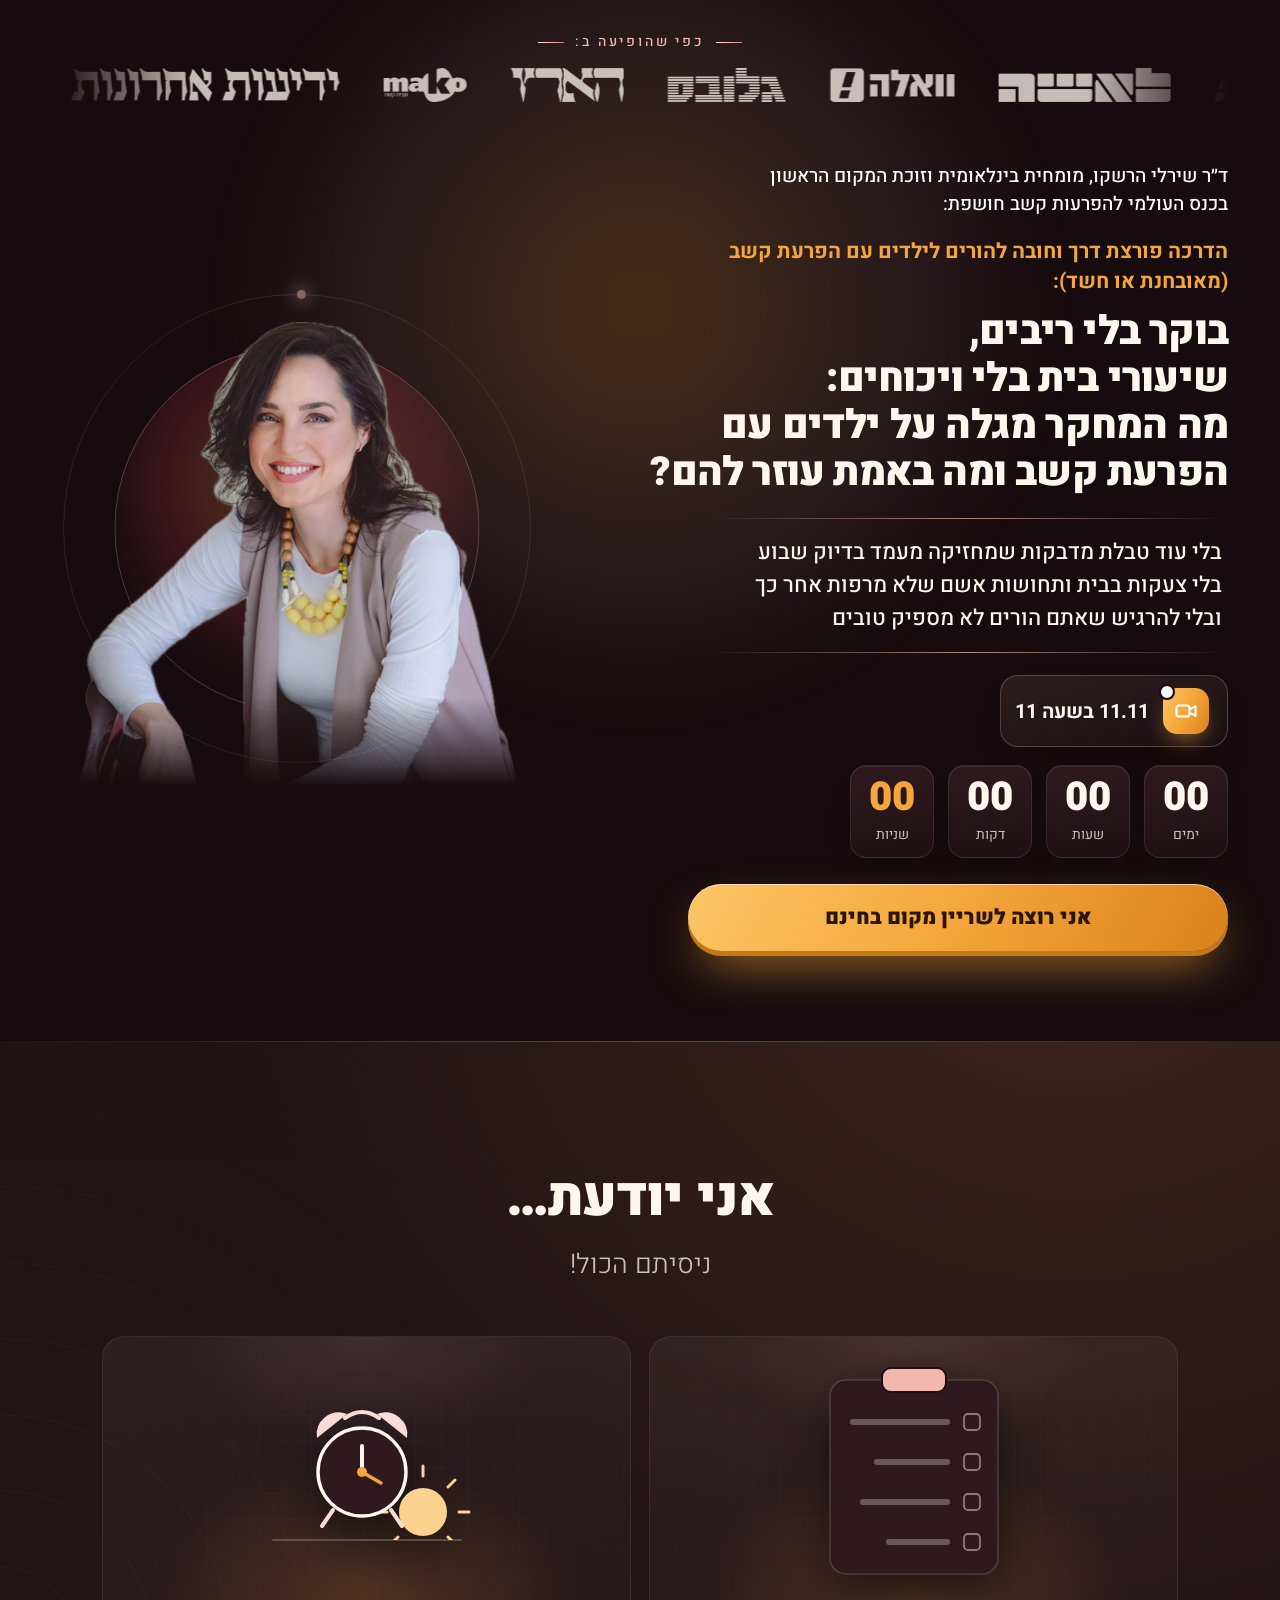
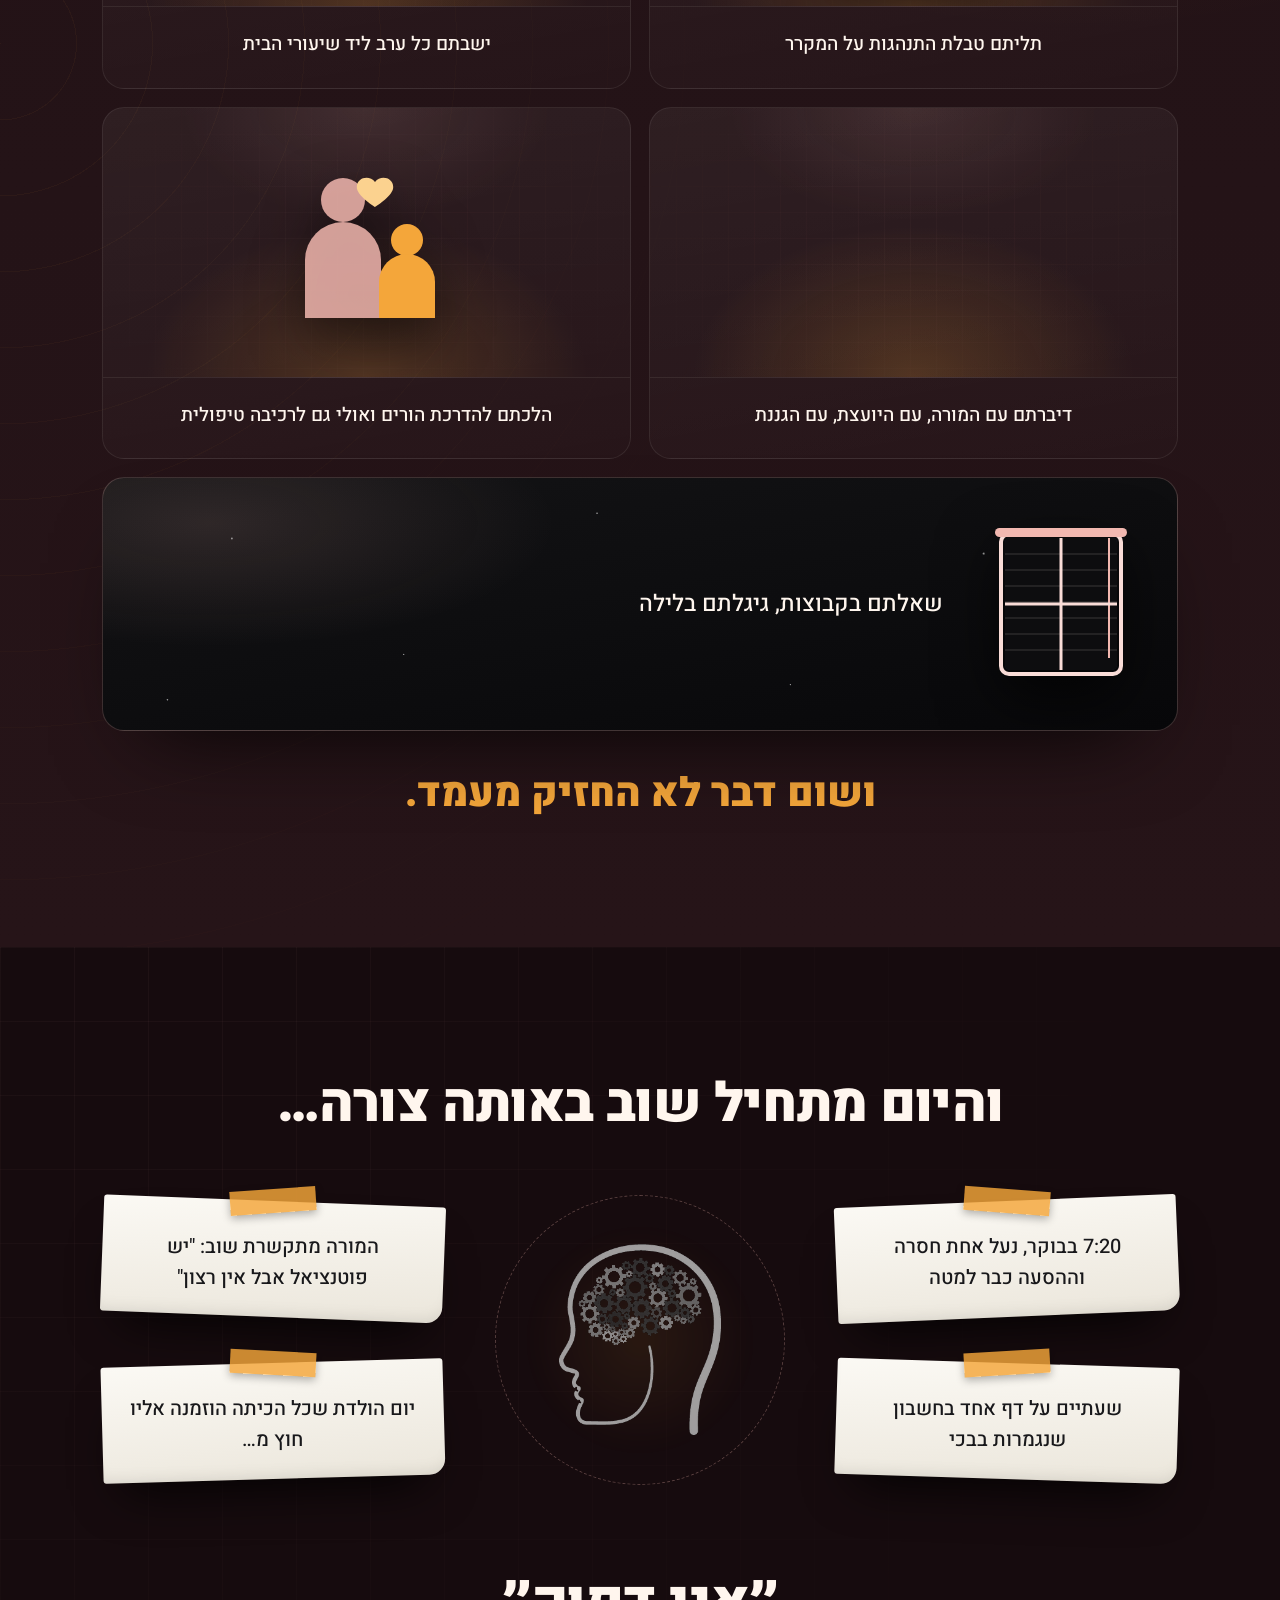
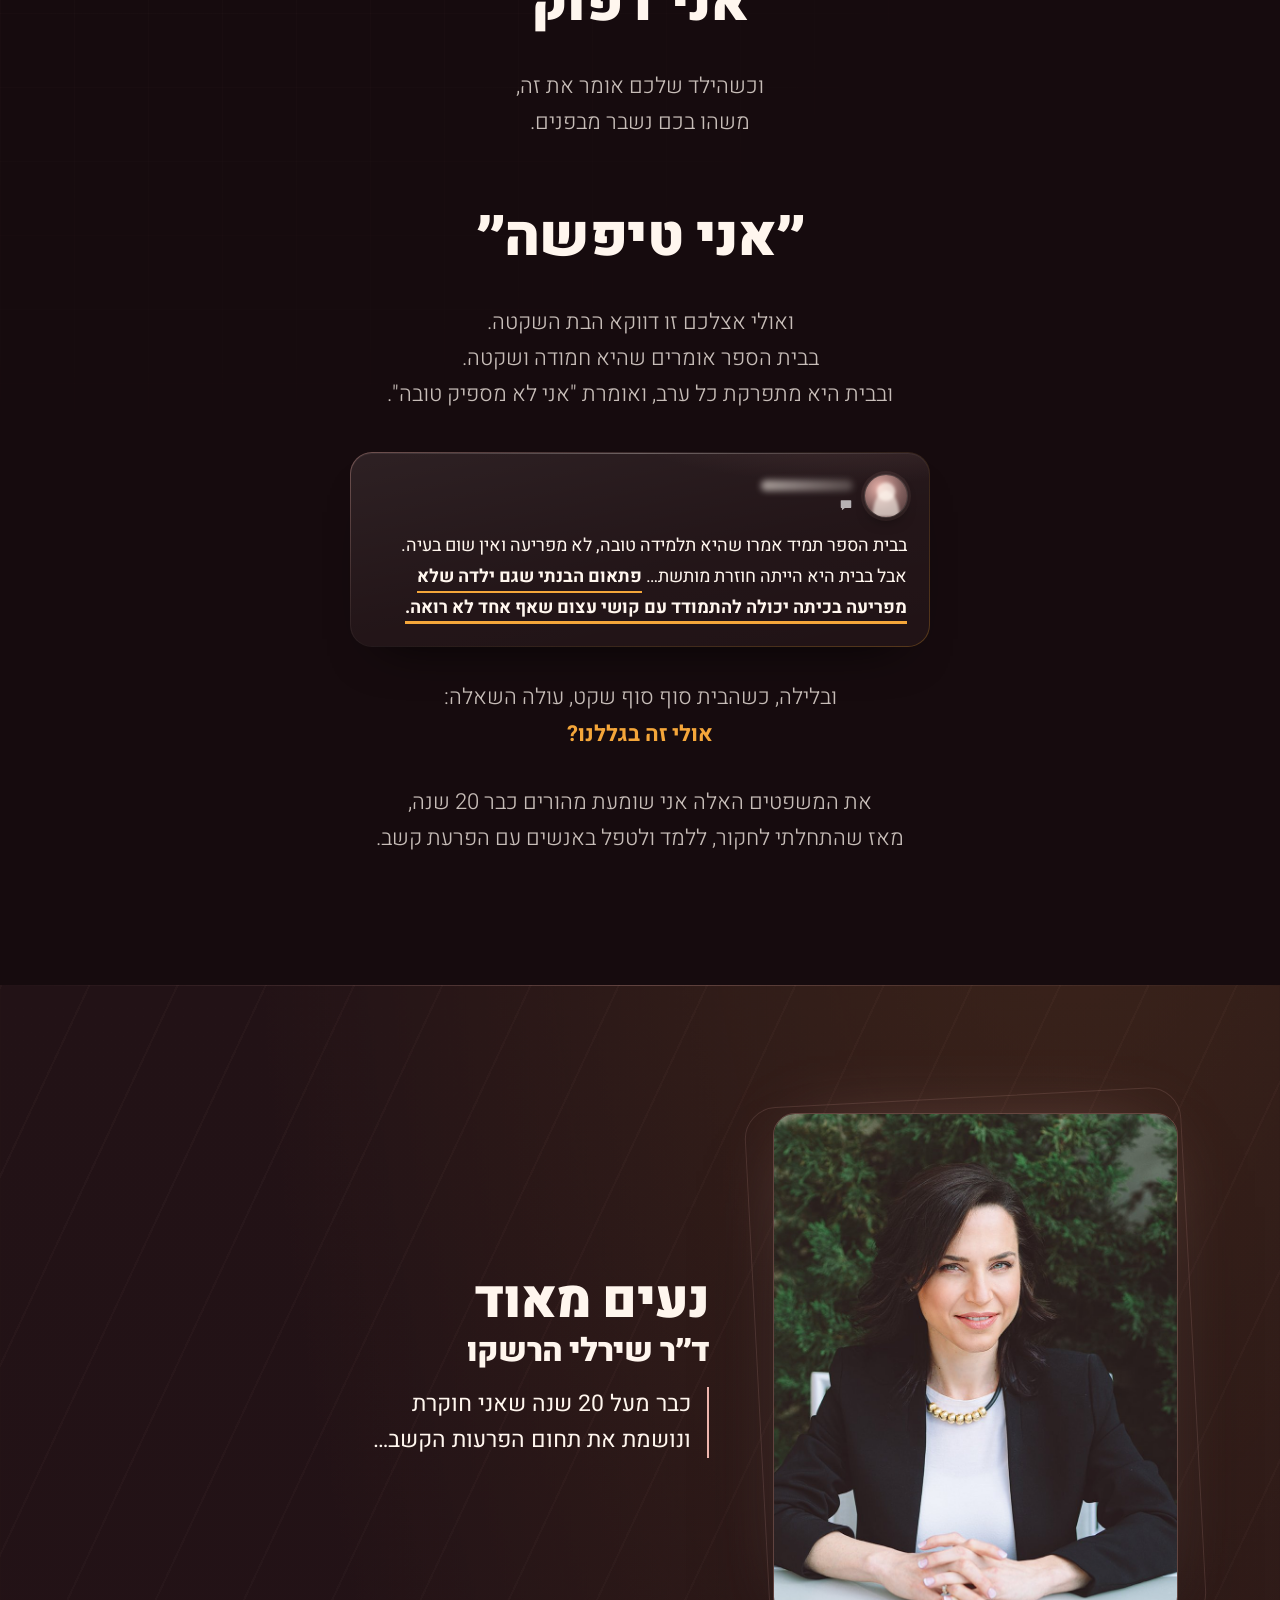
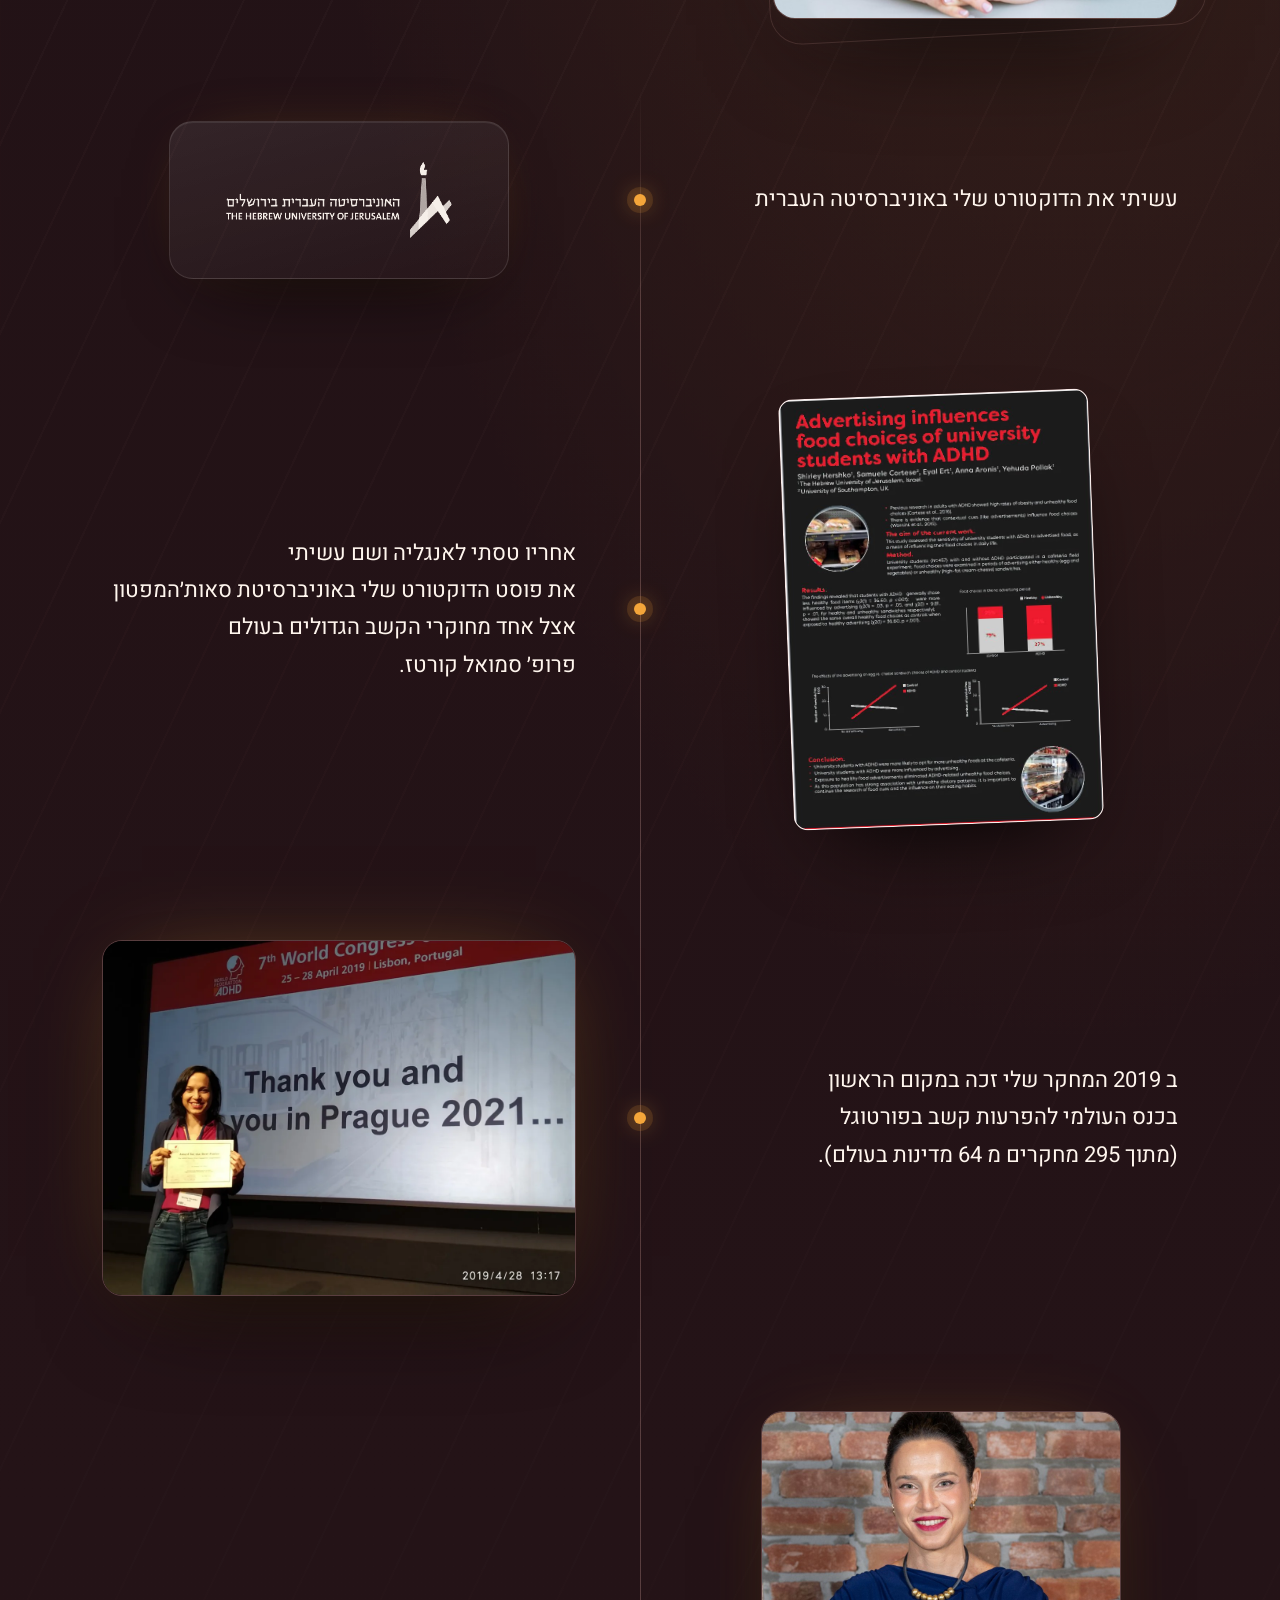
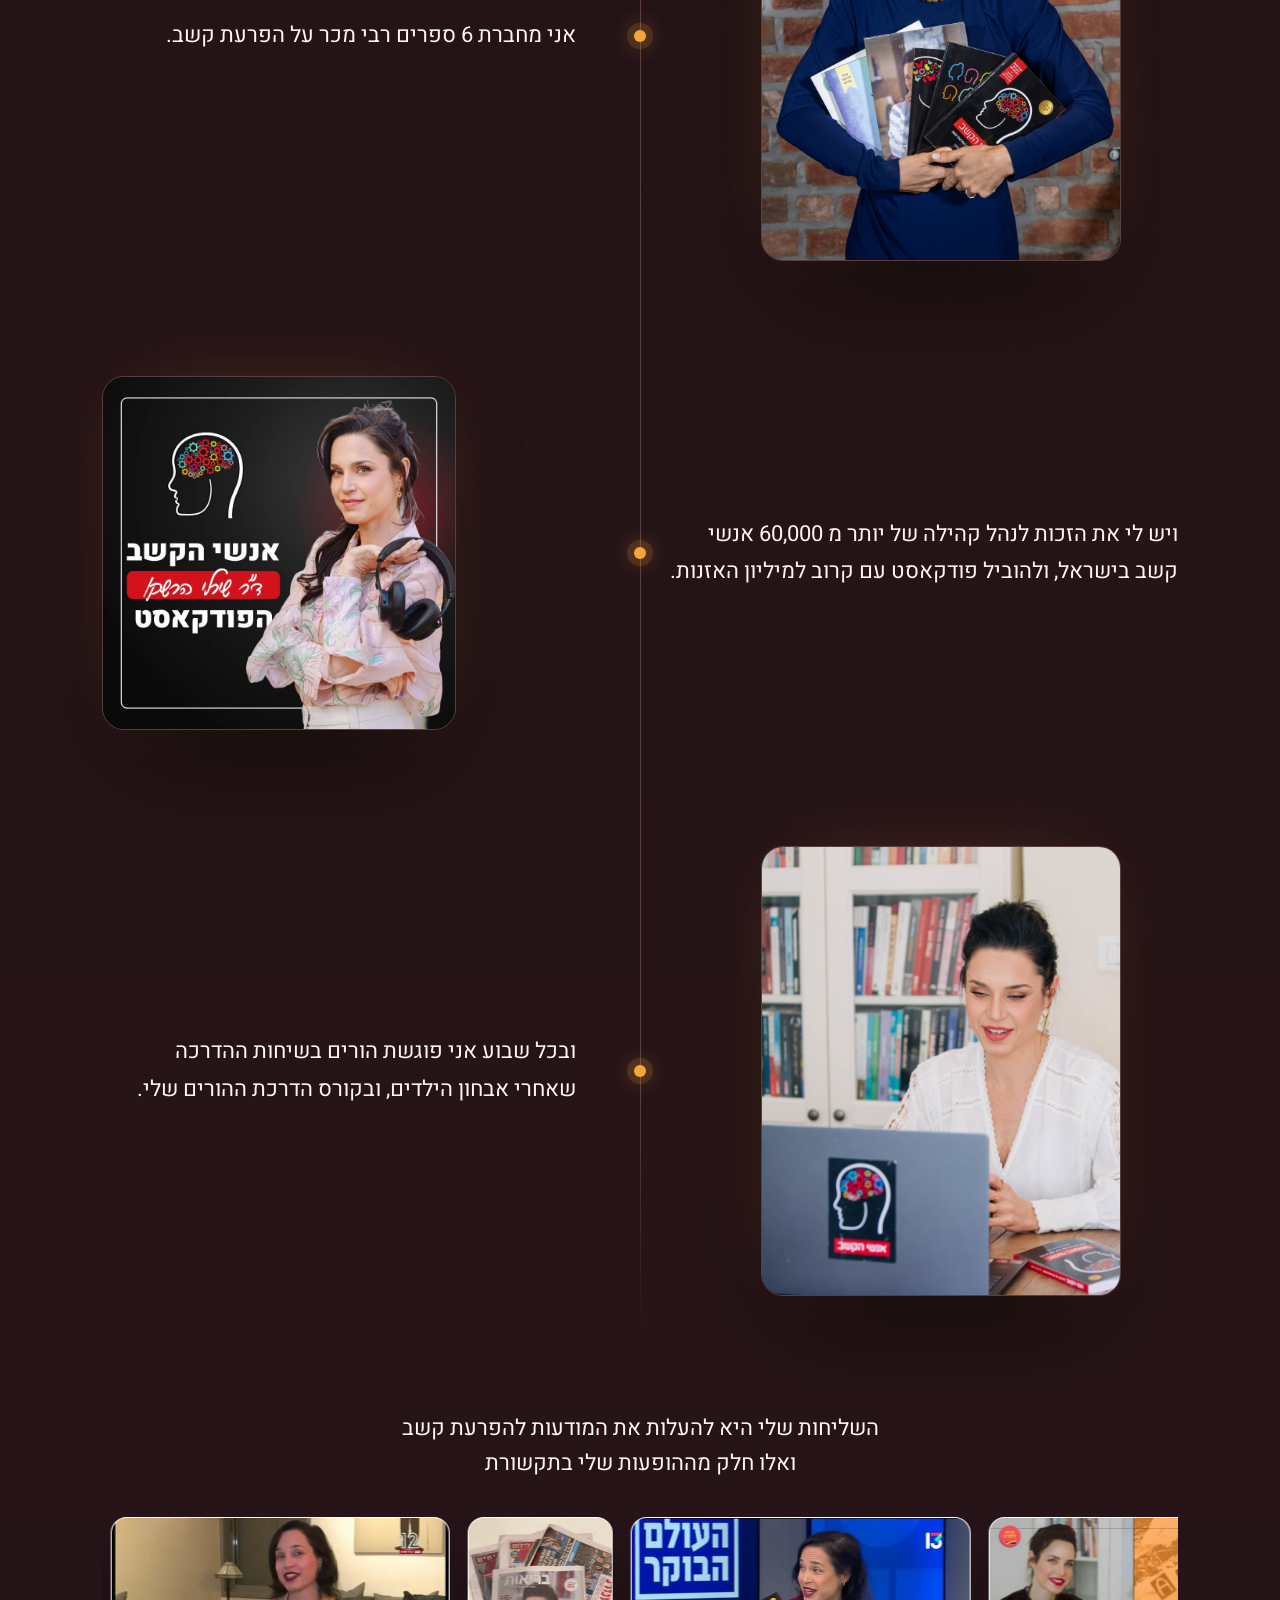
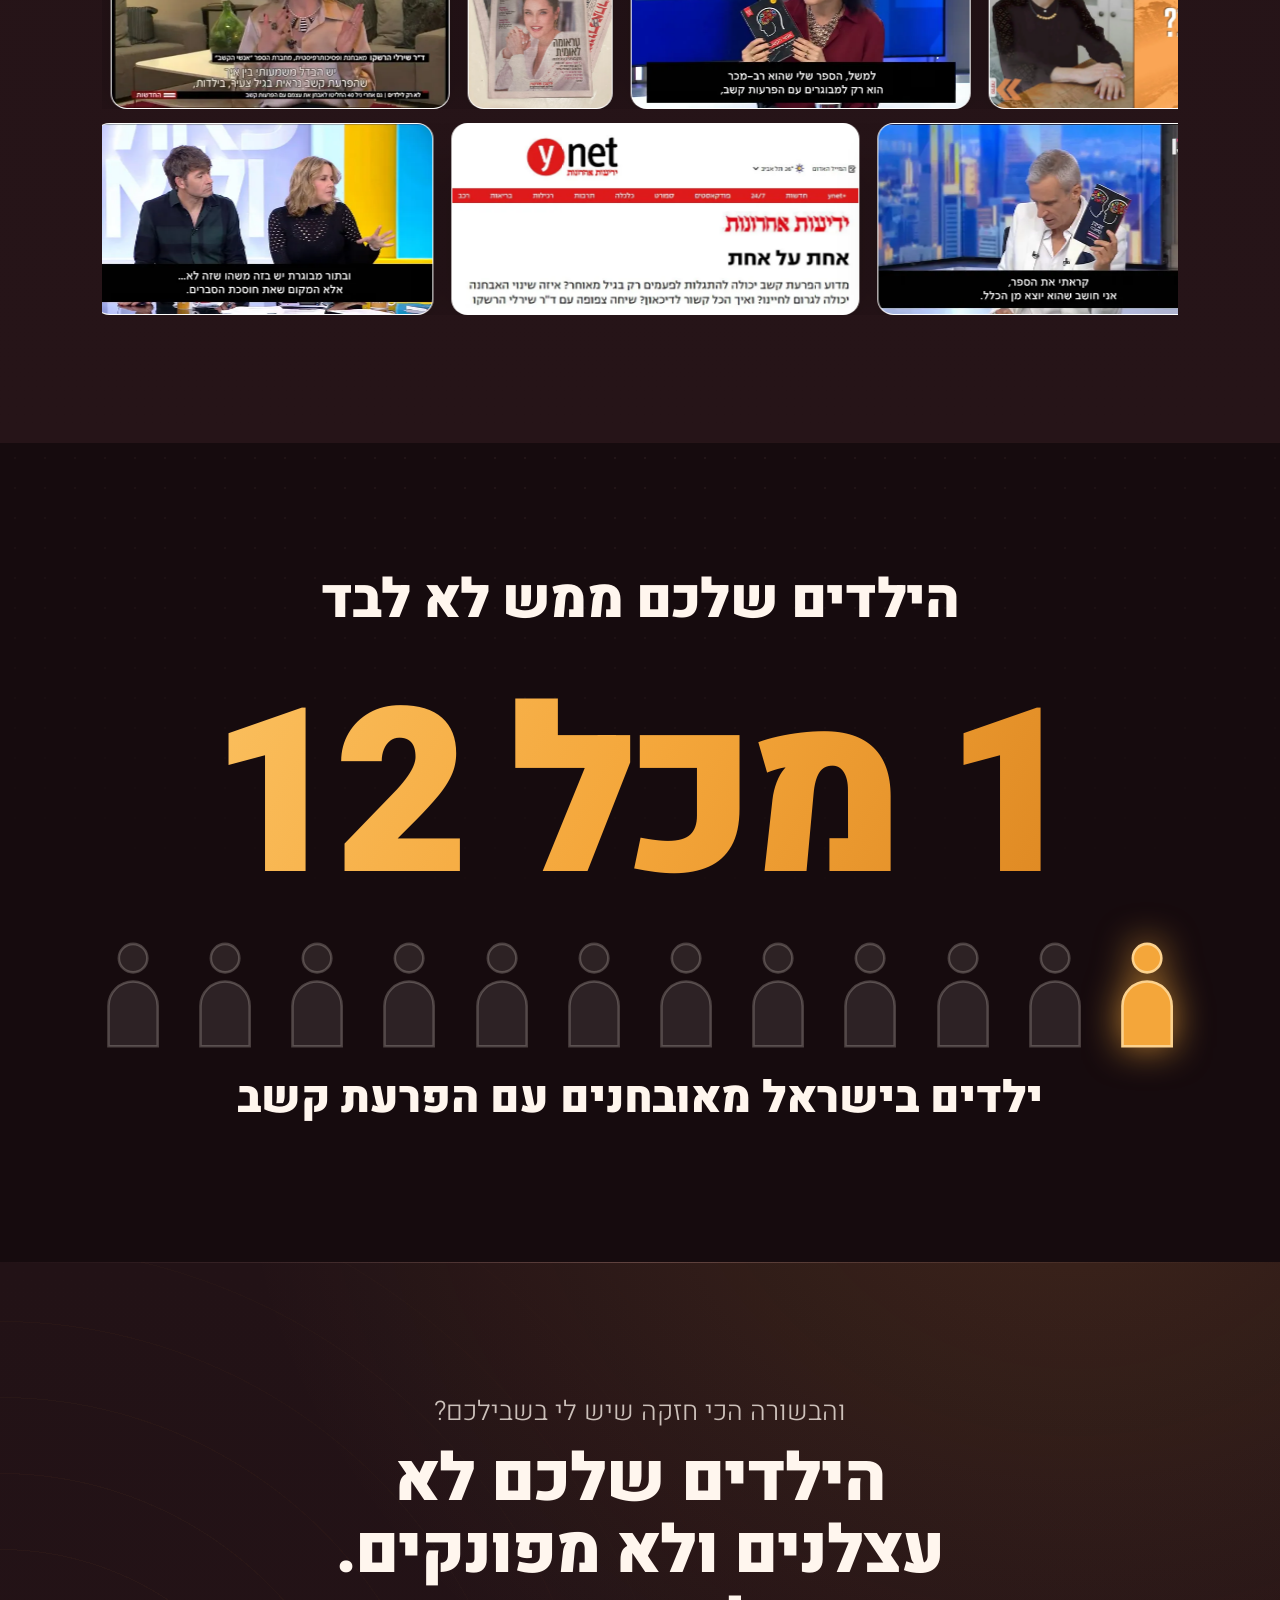
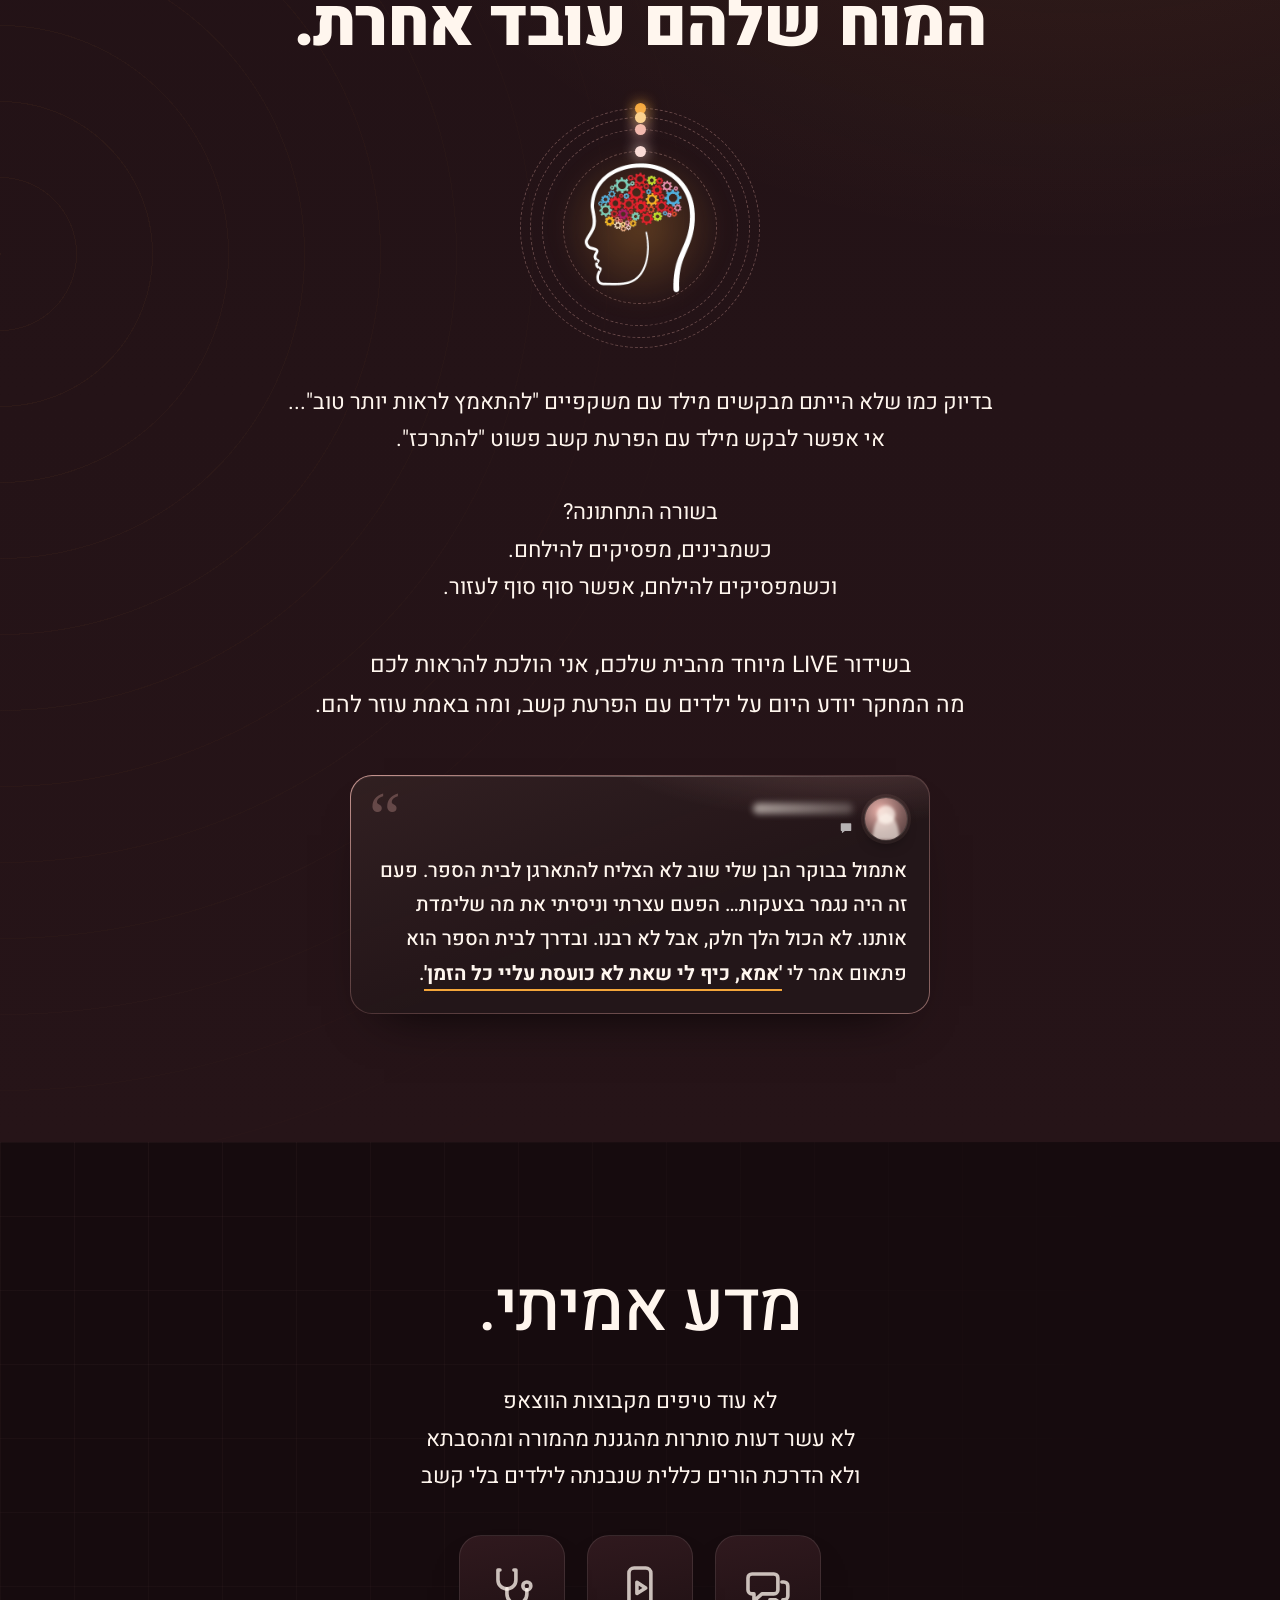
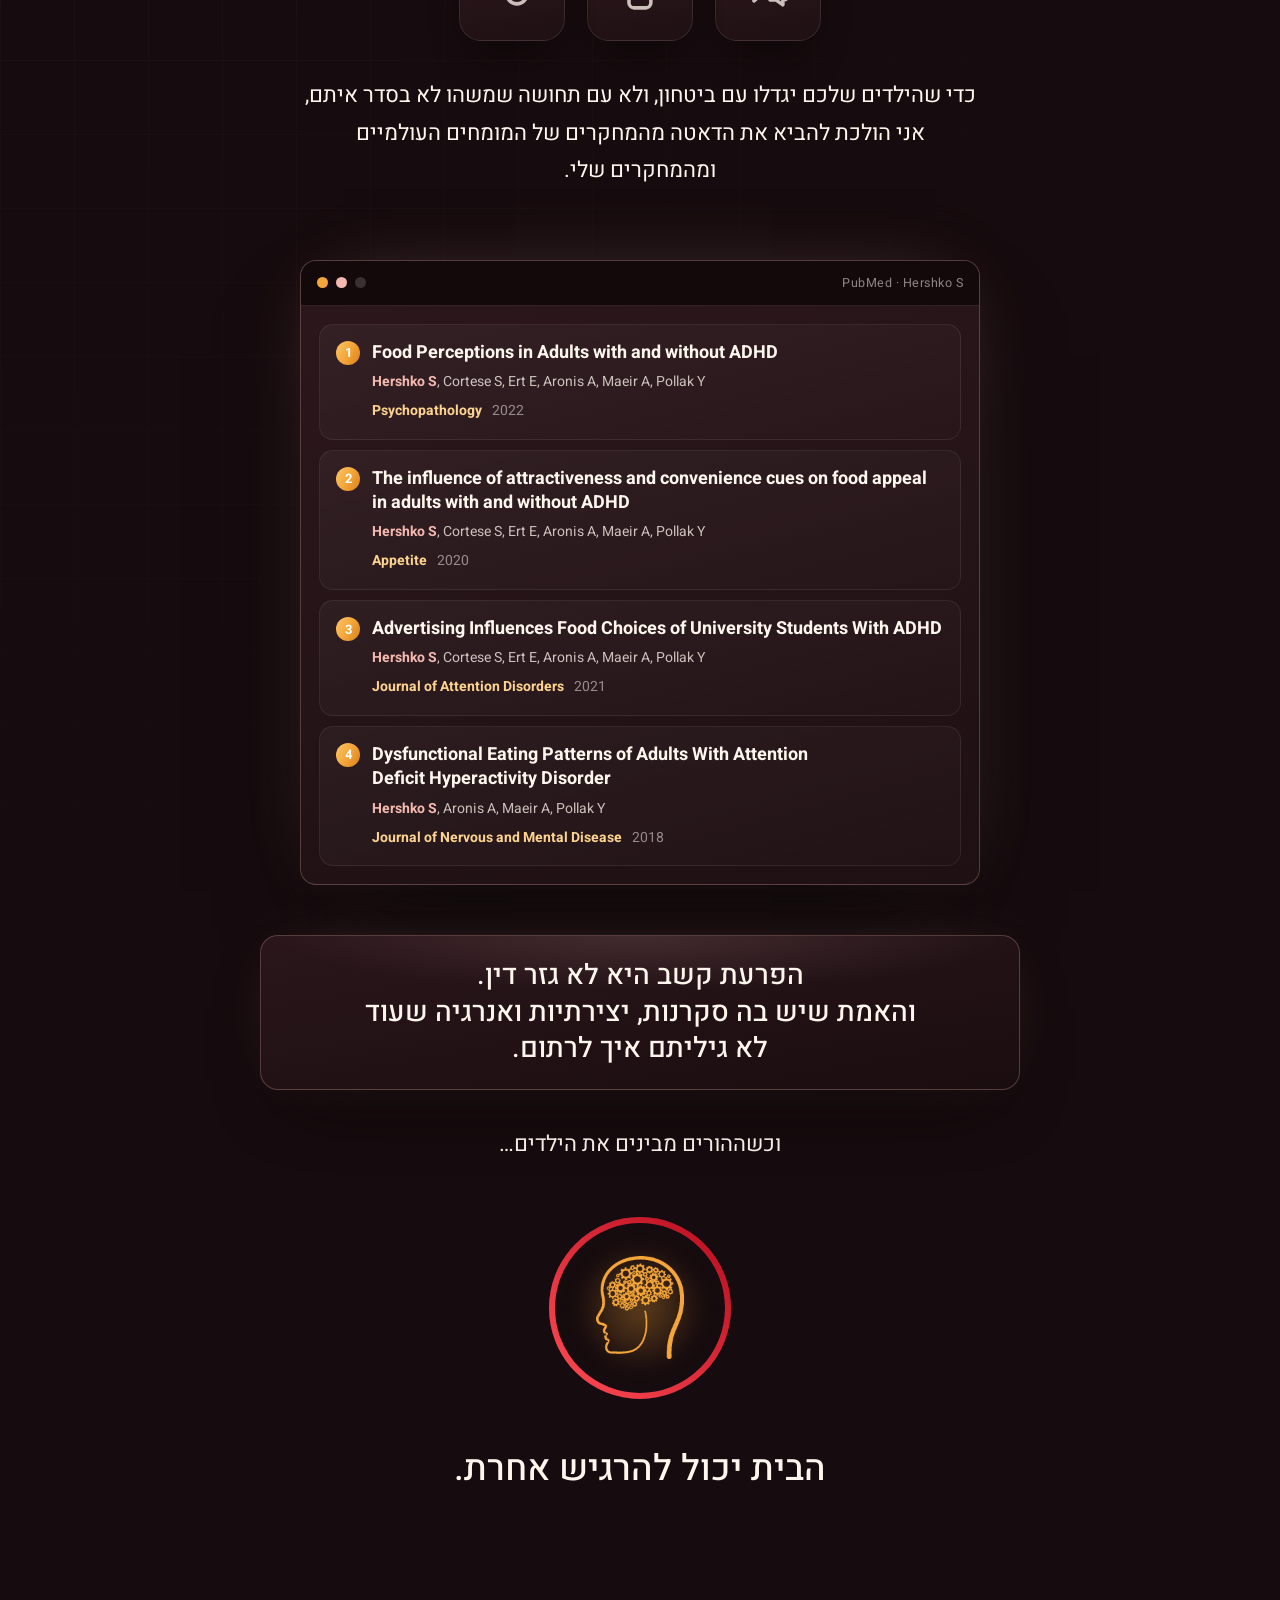
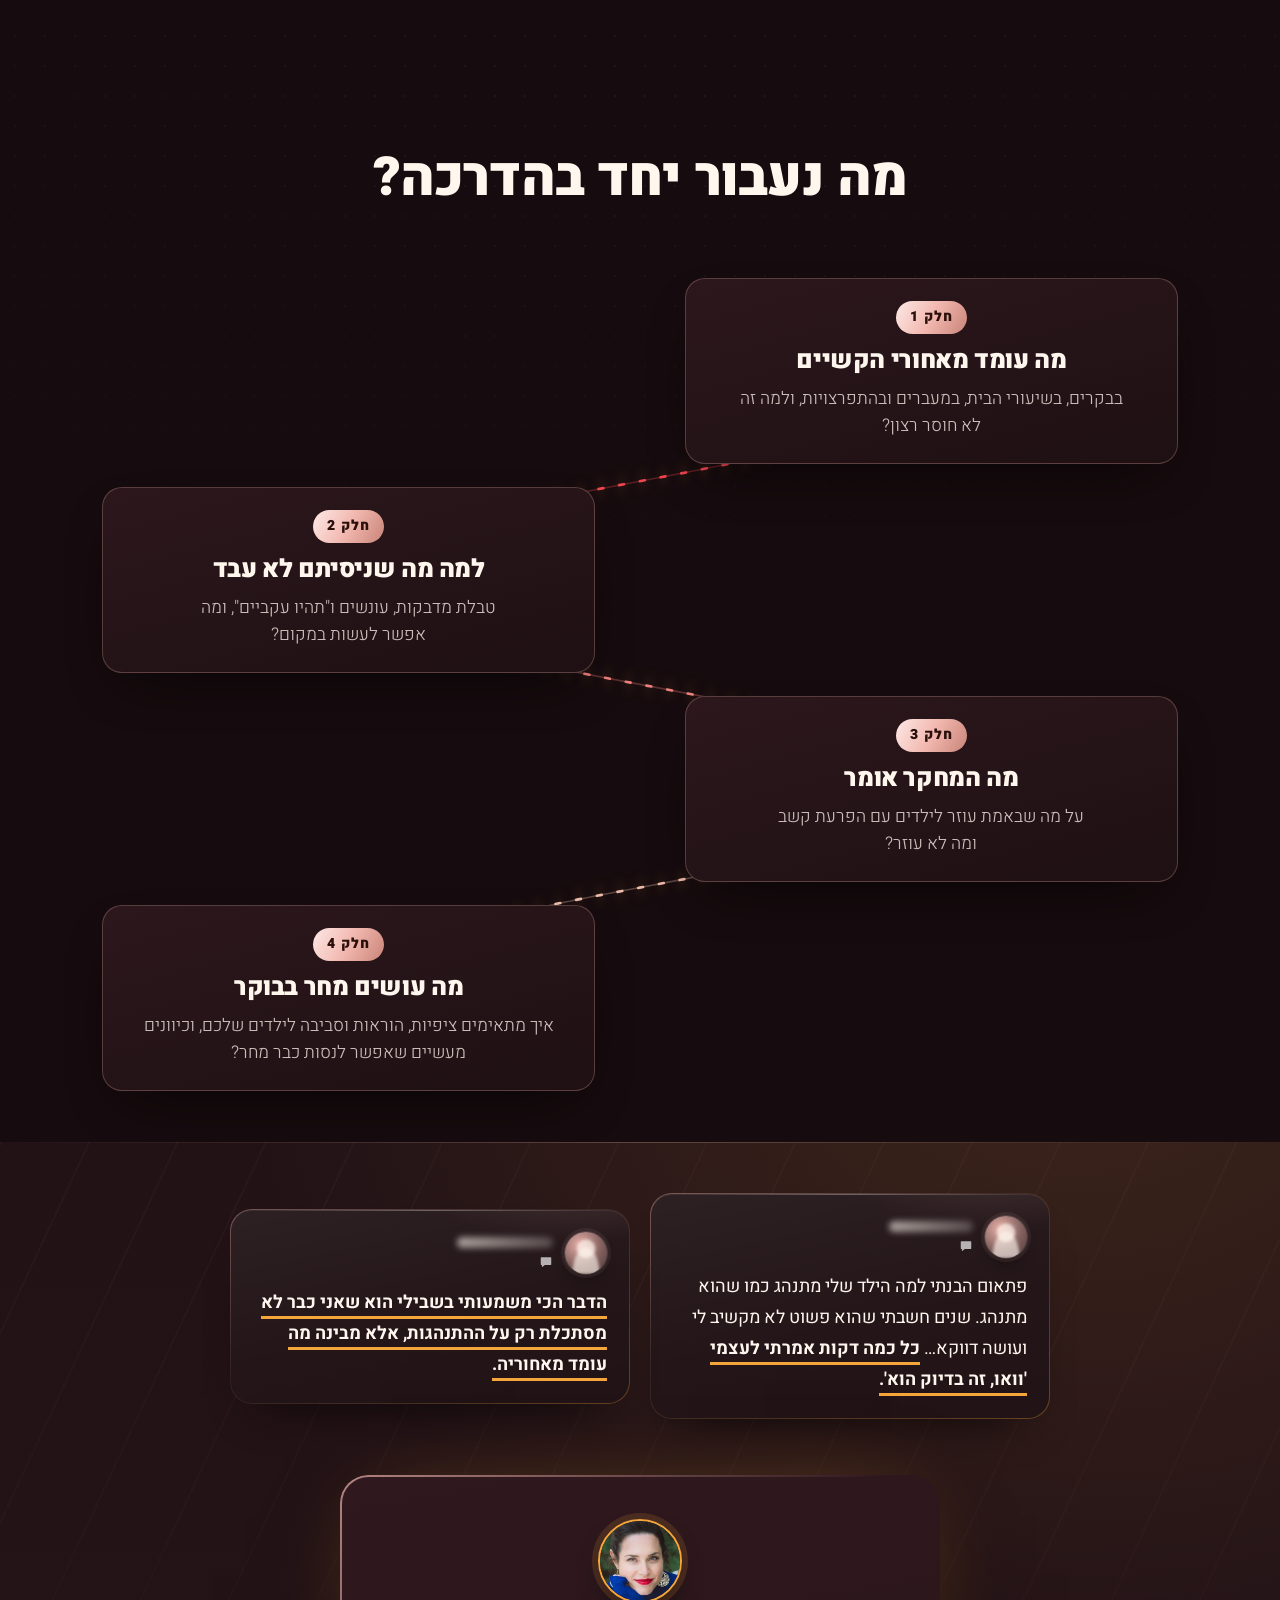
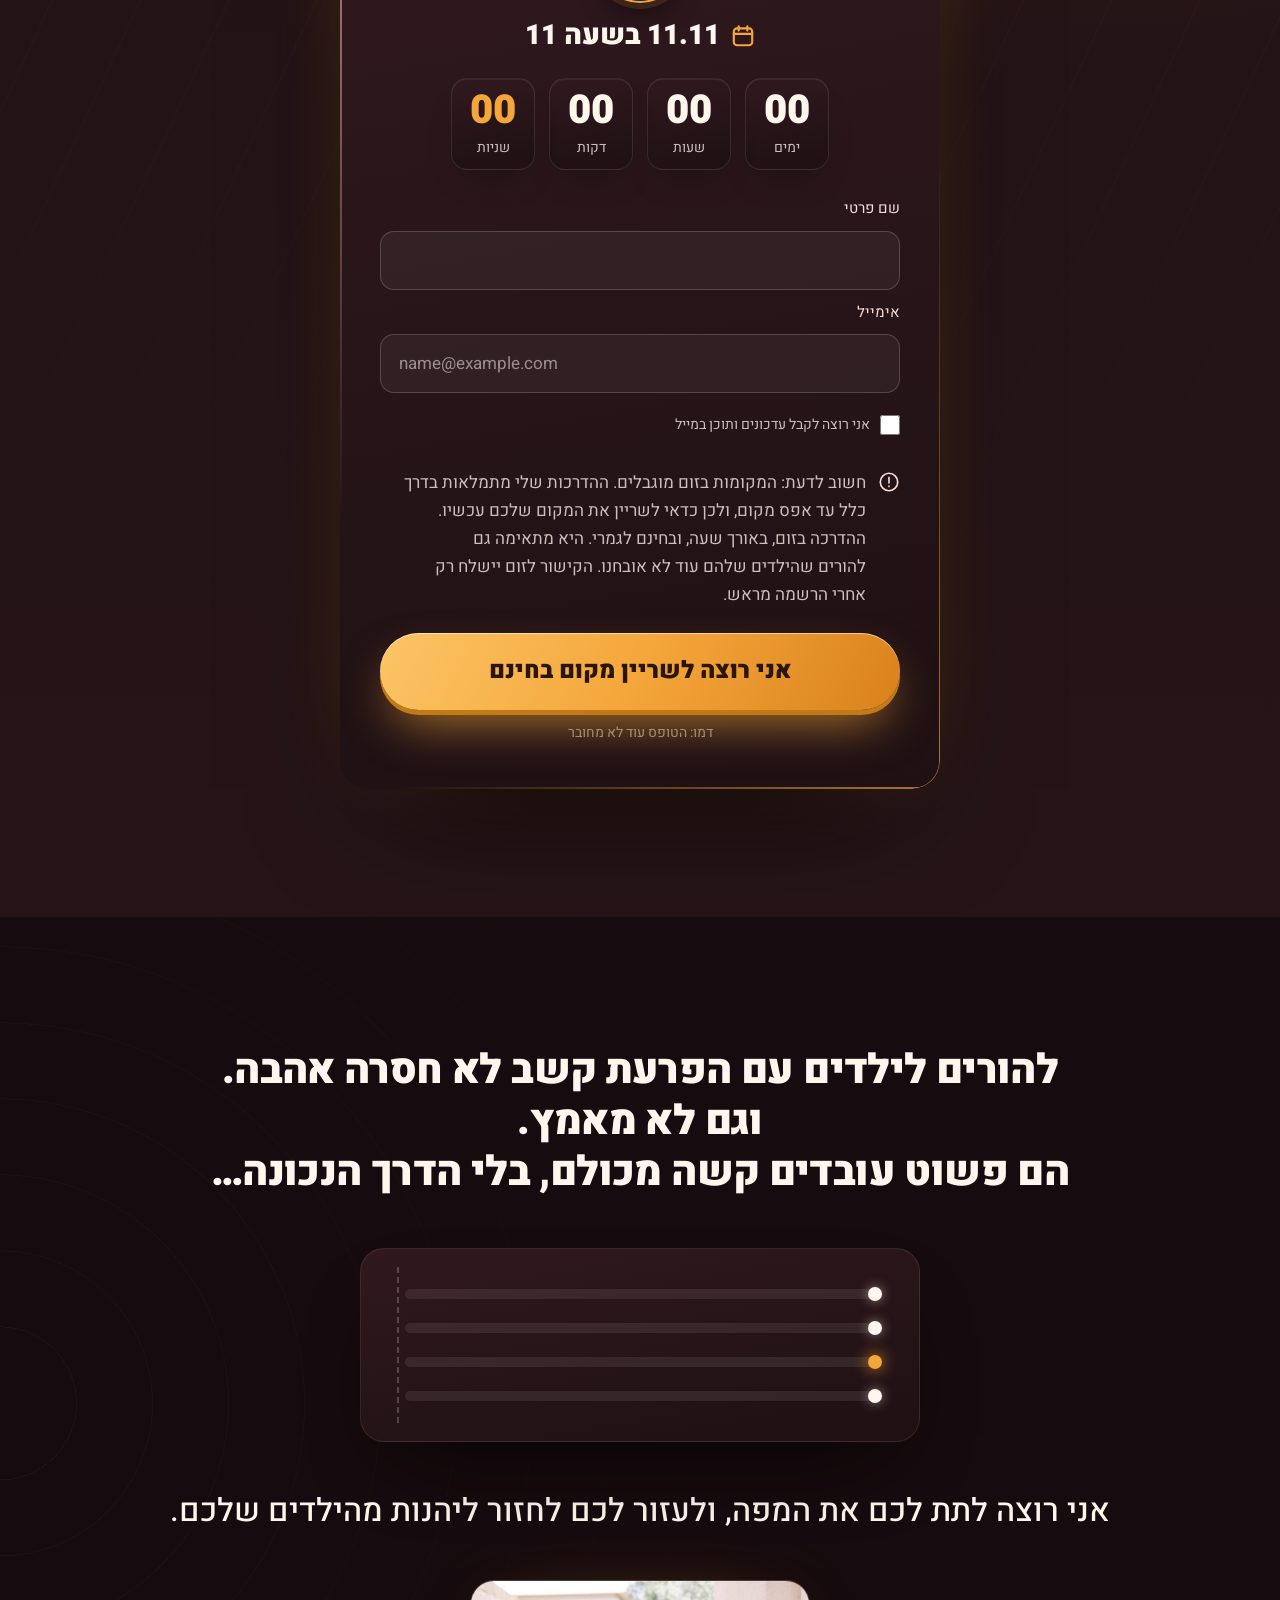
==== commit 94dbd5f5: "דף ההורים בצבעים חמים: בורדו וענבר, במקום הפסטל של ילדי הקשב Co-Authored-By: Claude Opus 5.5 <norepl" ====
--- a/webinar/horim.html
+++ b/webinar/horim.html
@@ -355,9 +355,9 @@
   .streak i.on svg{opacity:1}.race__lane i{width:100%}.race__lane.me i{width:30%}
 }
 </style>
-<link rel="stylesheet" href="yaldei.css">
+<link rel="stylesheet" href="horim.css">
 </head>
-<body class="no-js theme-yaldei">
+<body class="no-js theme-horim">
 <div id="spot"></div>
 <main>
 
@@ -490,7 +490,7 @@
     <div class="slaps">
       <div class="slaps__brain reveal" aria-hidden="true">
         <span class="rg"></span>
-        <img src="assets/yaldei-head.jpg" alt="" width="340" height="420" loading="lazy">
+        <img src="assets/brain-left.png" alt="" width="264" height="310" loading="lazy">
       </div>
       <p class="note n1 reveal" style="--r:-2.4deg">7:20 בבוקר, נעל אחת חסרה וההסעה כבר למטה</p>
       <p class="note n2 reveal" data-d="1" style="--r:1.8deg">שעתיים על דף אחד בחשבון שנגמרות בבכי</p>
@@ -604,7 +604,7 @@
       <span class="orb" style="--in:9%;--t:7s;--dir:reverse;--c:var(--a2)"><i></i></span>
       <span class="orb" style="--in:18%;--t:17s;--dir:normal;--c:var(--a2-soft)"><i></i></span>
       <span class="orb" style="--in:4%;--t:23s;--dir:reverse;--c:var(--a1-soft)"><i></i></span>
-      <img src="assets/yaldei-head.jpg" alt="" width="340" height="420" loading="lazy">
+      <img src="assets/brain-left.png" alt="" width="264" height="310" loading="lazy">
     </div>
     <div class="flow"><p class="reveal">בדיוק כמו שלא הייתם מבקשים מילד עם משקפיים "להתאמץ לראות יותר טוב"...<br>אי אפשר לבקש מילד עם הפרעת קשב פשוט "להתרכז".</p></div>
     <div class="flow"><p class="reveal">בשורה התחתונה?<br>כשמבינים, מפסיקים להילחם.<br>וכשמפסיקים להילחם, אפשר סוף סוף לעזור.</p></div>
--- a/webinar/horim.css
+++ b/webinar/horim.css
@@ -0,0 +1,10 @@
+/* דף ההורים: כהה חם, בורדו וענבר (שירלי בחרה ב-24.10.2026). נטען רק ב-horim.html, אחרי lp.css */
+:root{--bg:#160b0e;--bg-rgb:22,11,14;--bg-2:#1e1013;--glow-rgb:190,60,80;
+--sf-1:#1e1013;--sf-2:#221216;--sf-3:#261418;--sf-4:#30191e;--sf-5:#2a161b;--sf-6:#1a0d10;--sf-7:#13090b;--sf-8:#2c171c;
+--ivory:#fff6ee;--ivory-rgb:255,246,238;--t-hi:#fff6ee;--t-mid:rgba(255,246,238,.76);--t-low:rgba(255,246,238,.52);
+--a1:#f4a63a;--a1-rgb:244,166,58;--a1-soft:#fbd28f;--a1-deep:#c27a16;--a1-line:rgba(244,166,58,.34);--a1-grad:linear-gradient(118deg,#fcc566 0%,#f4a63a 50%,#d9811c 100%);--a1-ink:#2a1606;
+--a2:#f2b8b0;--a2-rgb:242,184,176;--a2-soft:#f9dcd7;--a2-line:rgba(242,184,176,.26);--a2-grad:linear-gradient(118deg,#fde9e6 0%,#f2b8b0 50%,#c98478 100%);--a2-ink:#2a0f0b;
+--name-grad:linear-gradient(112deg,#fde9e6,#f2b8b0 40%,#f4a63a 85%)}
+html body .hero__pre{color:var(--a1)}
+html body .btn{color:#2a1606}
+html body .hero__grid{display:none}
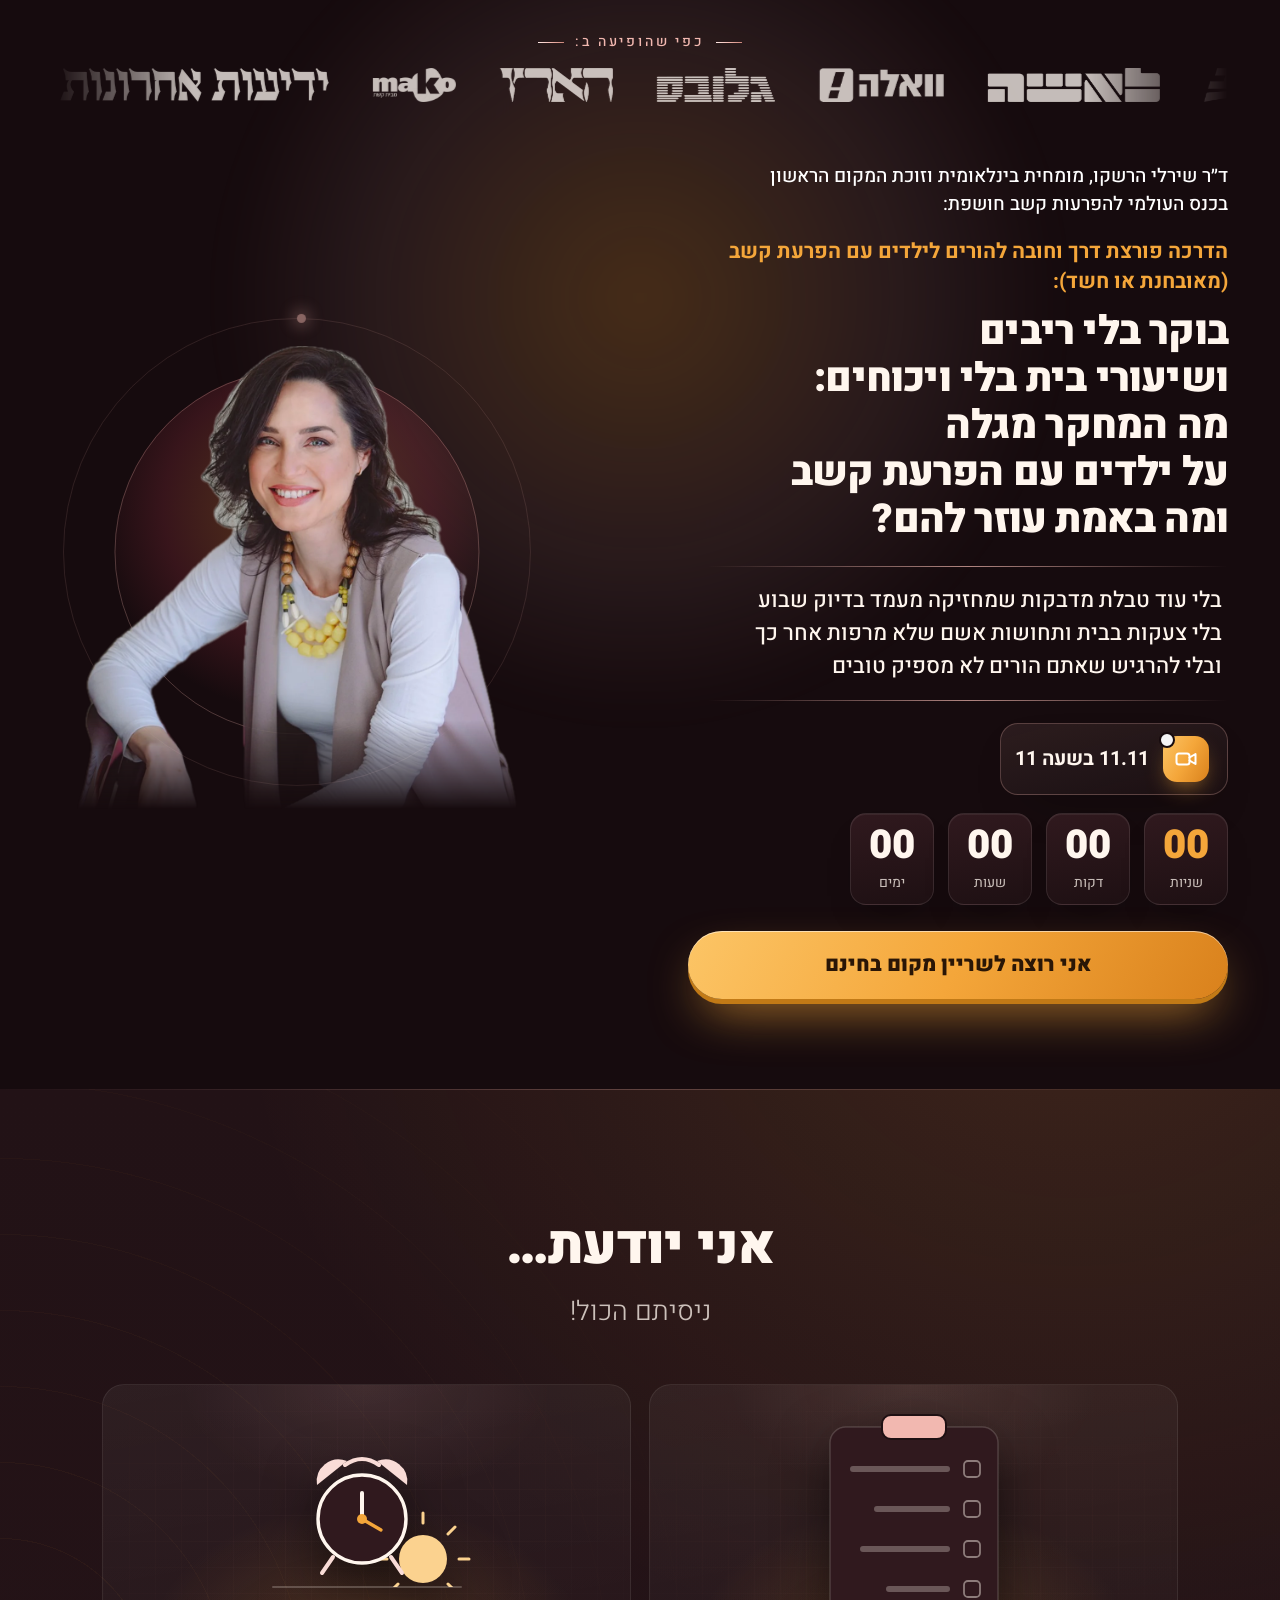
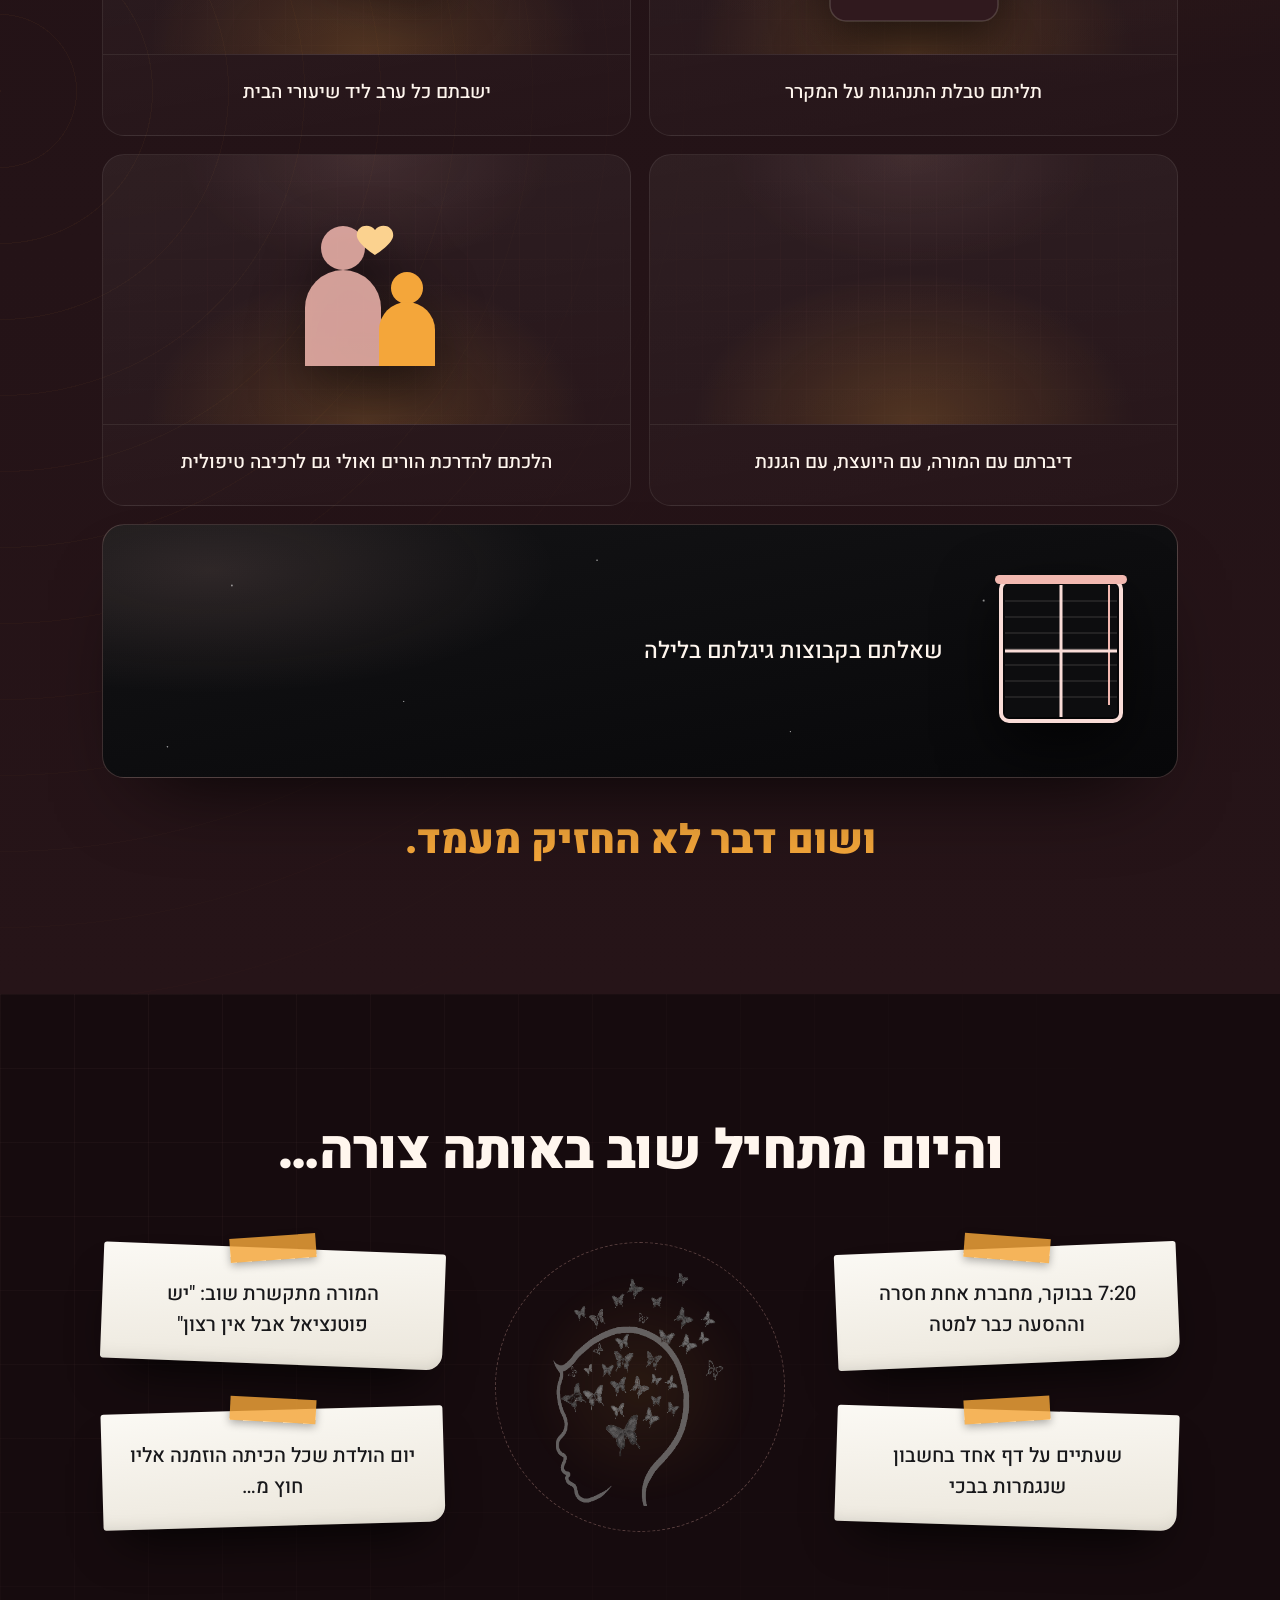
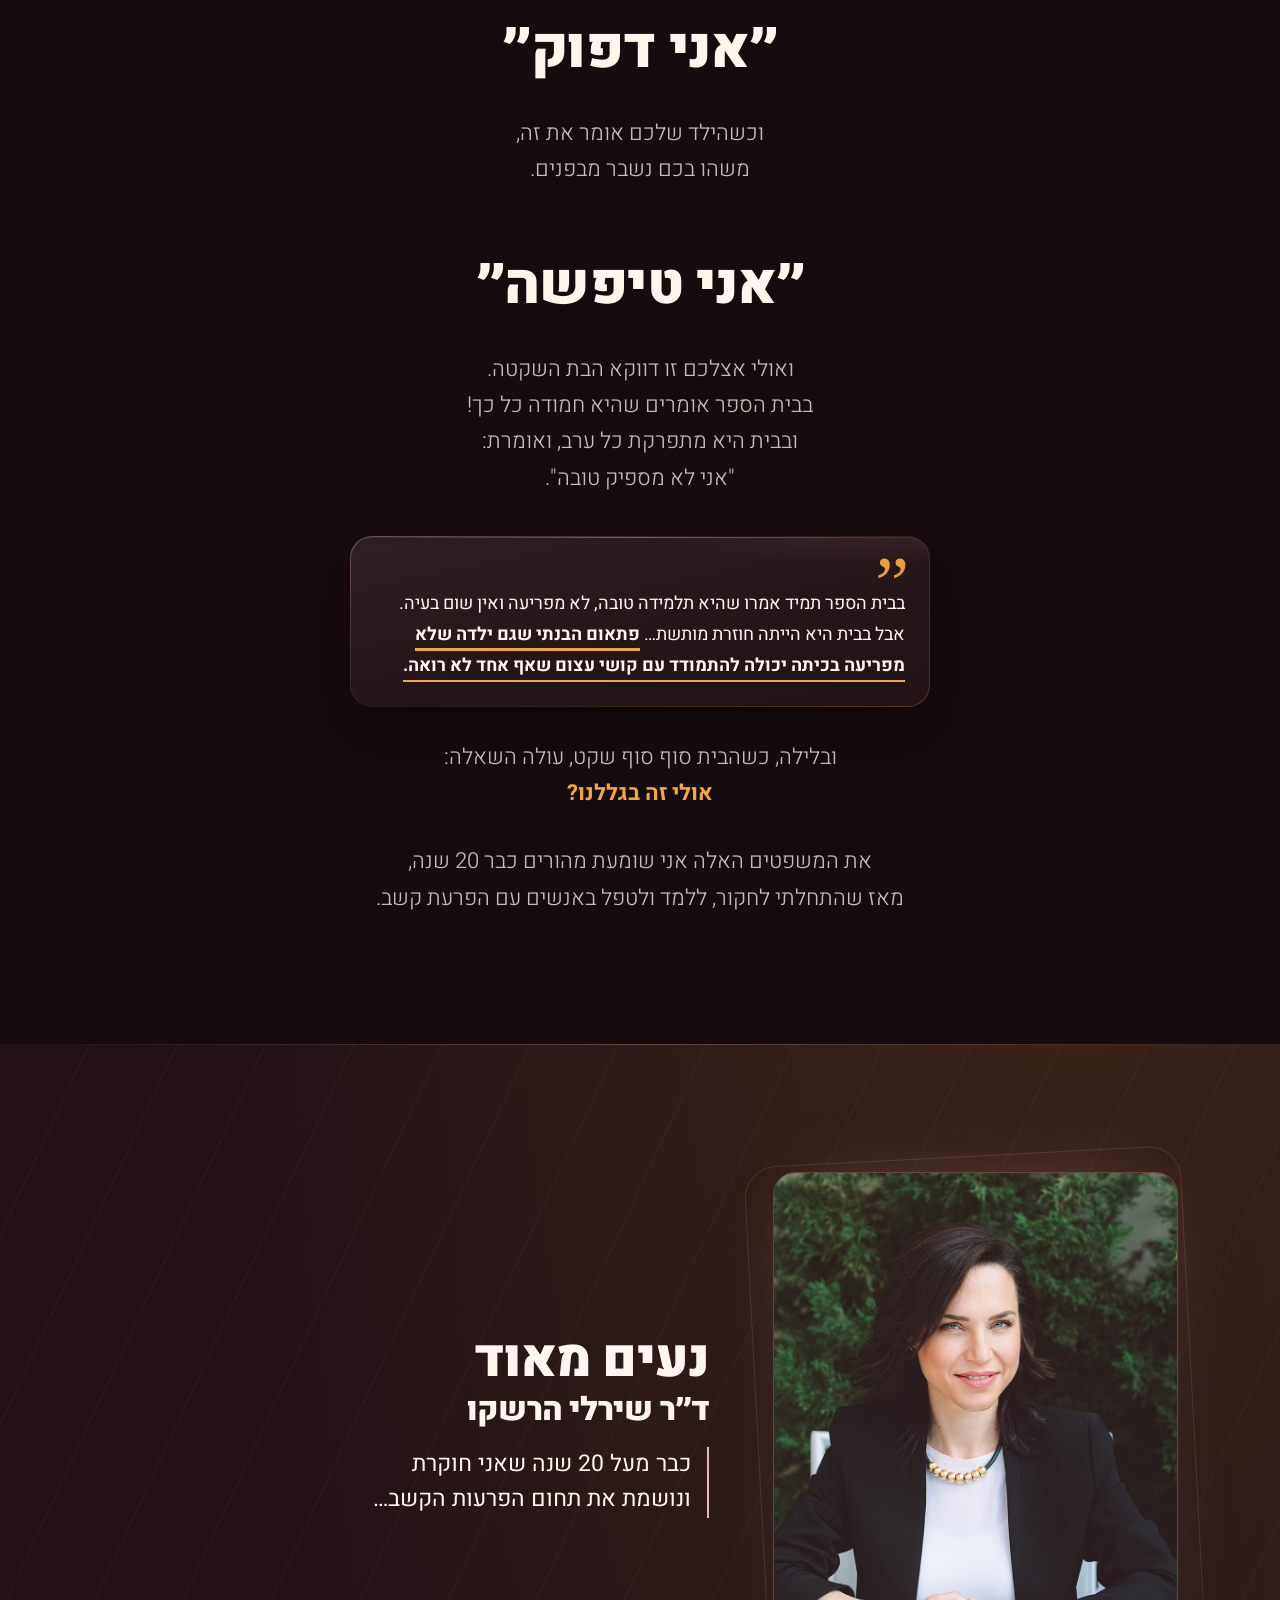
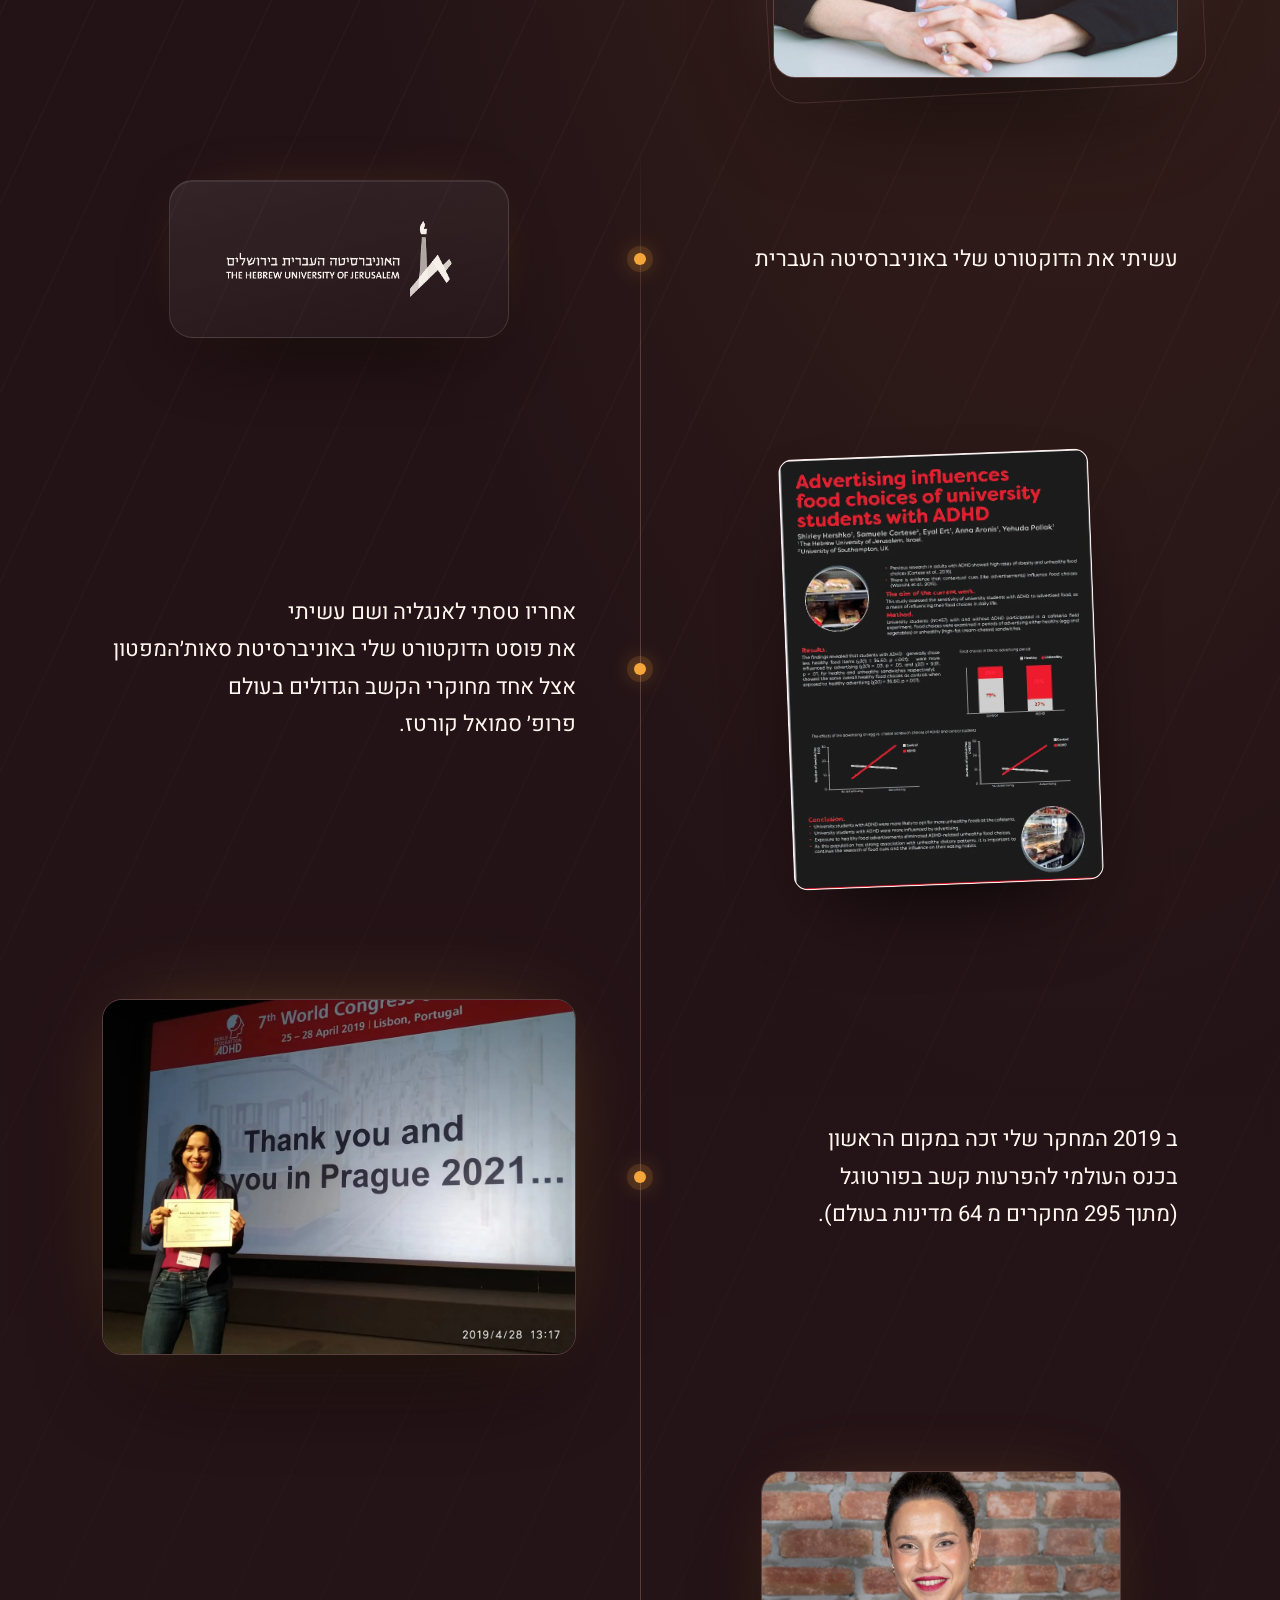
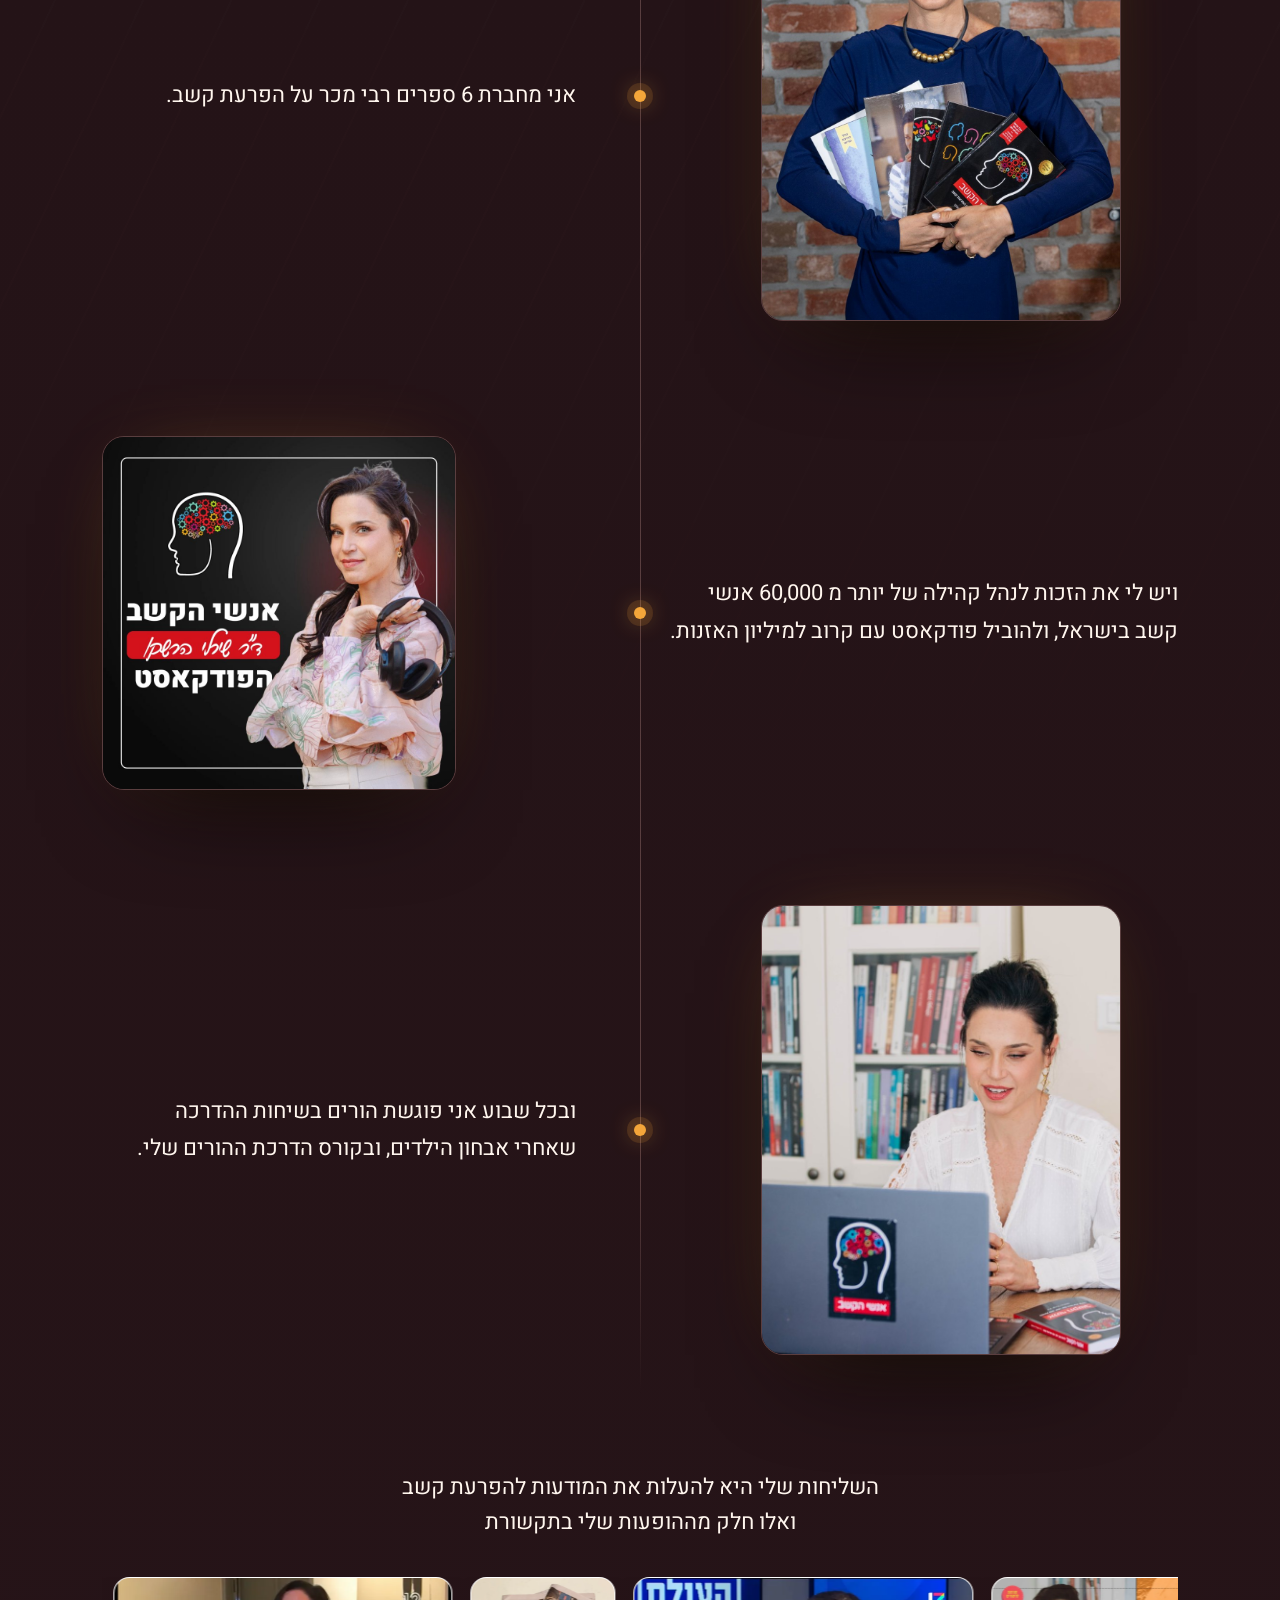
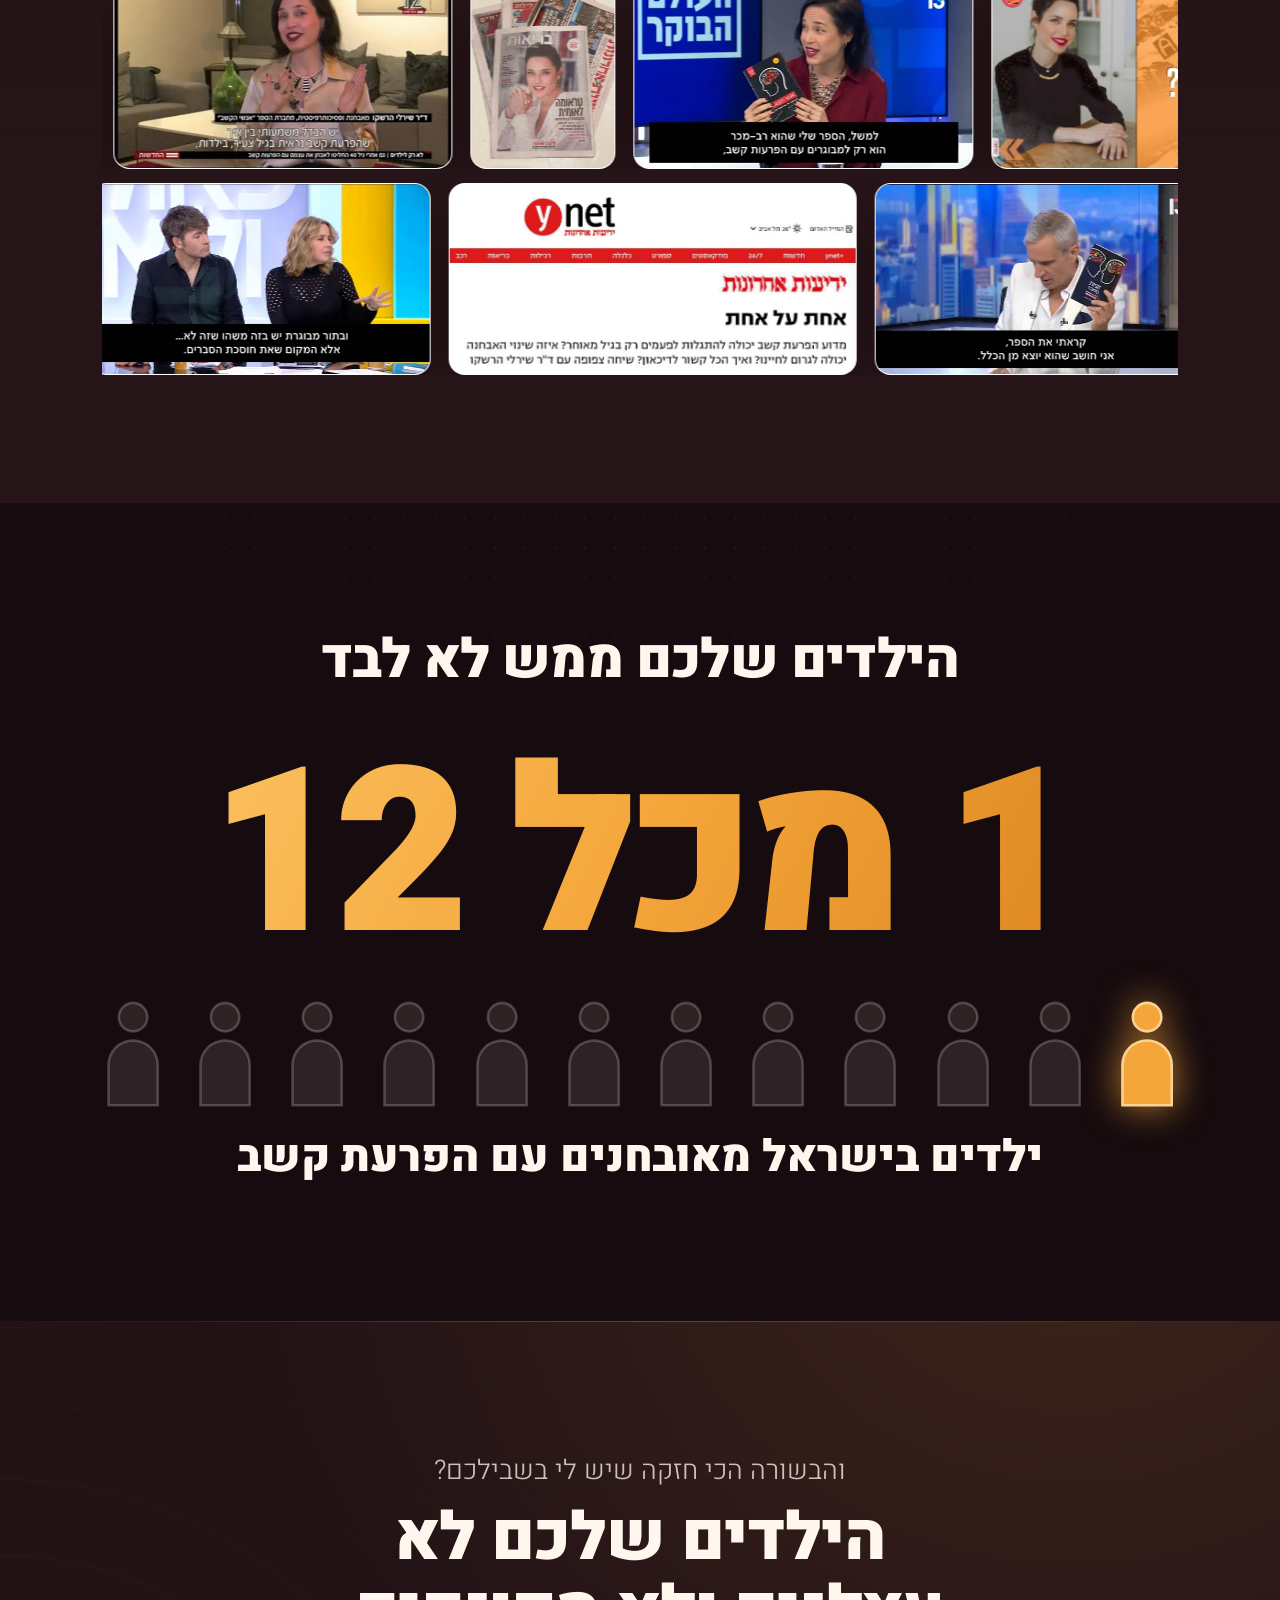
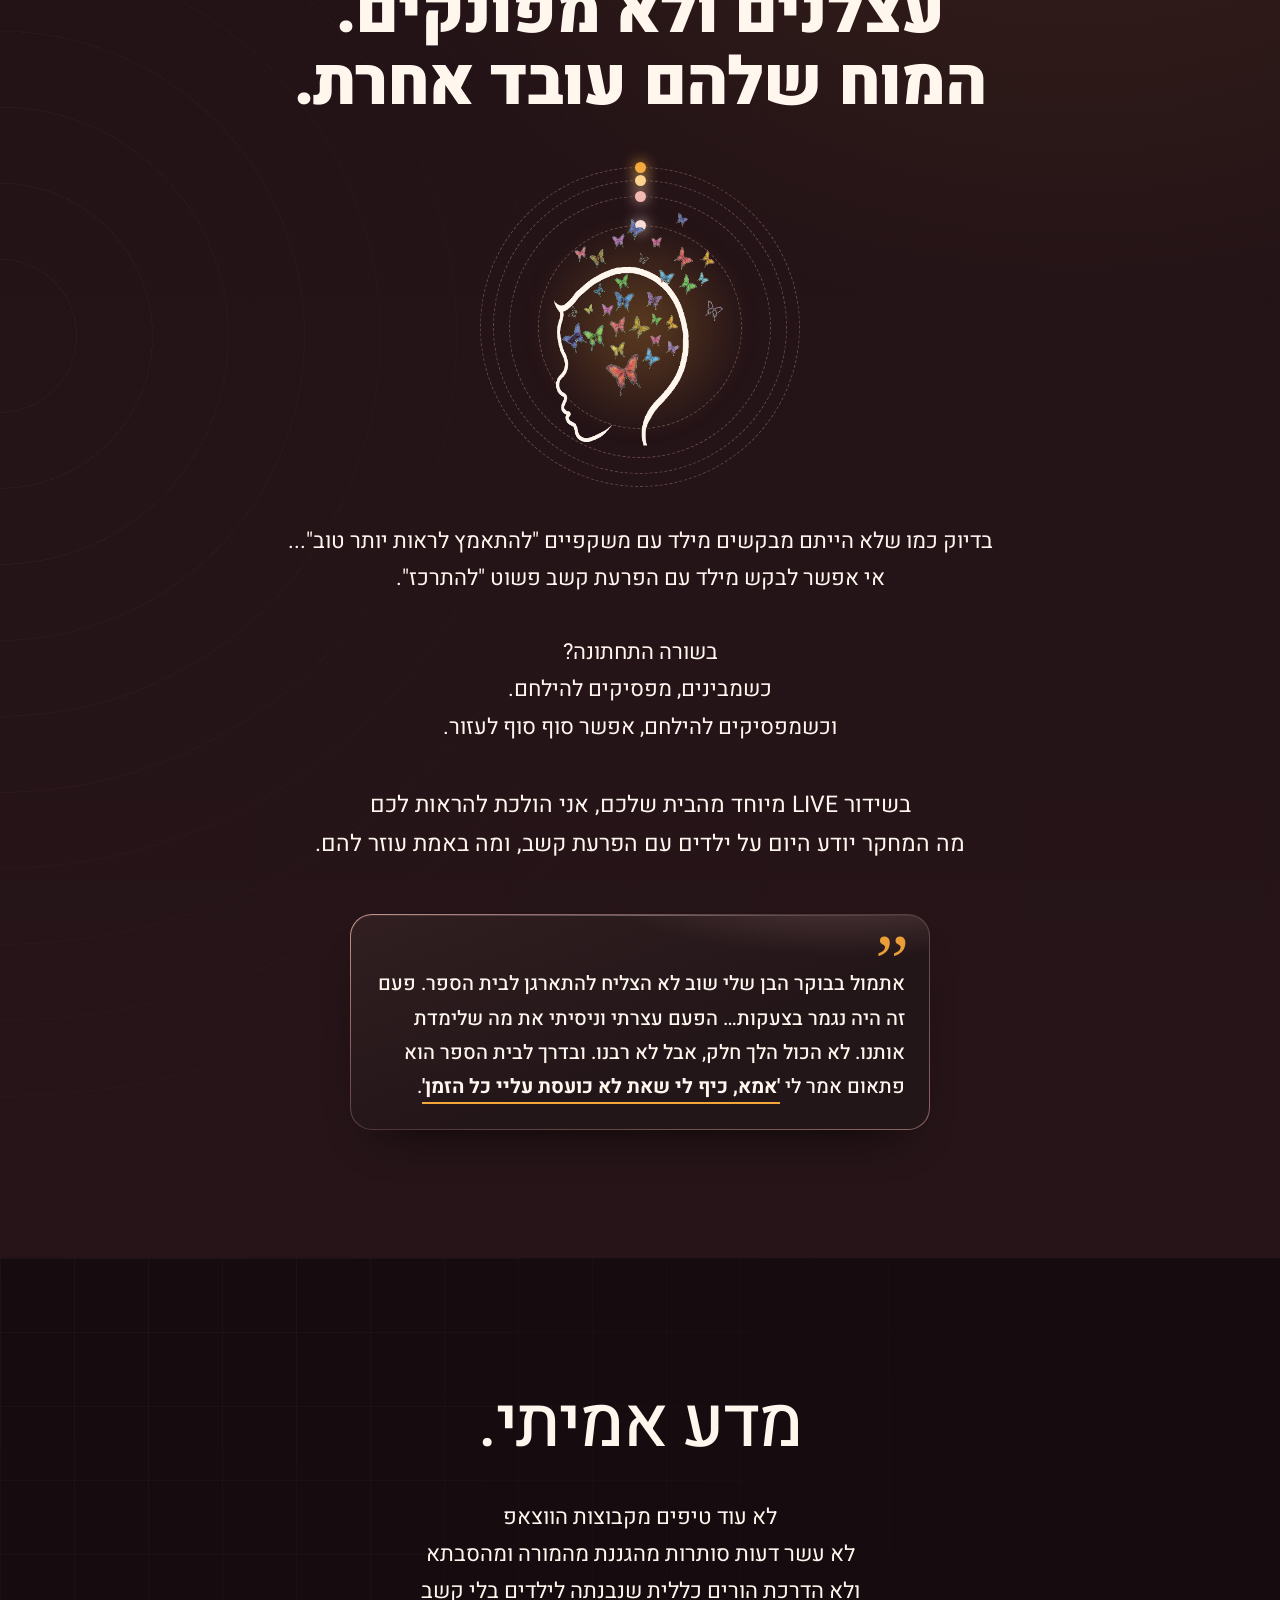
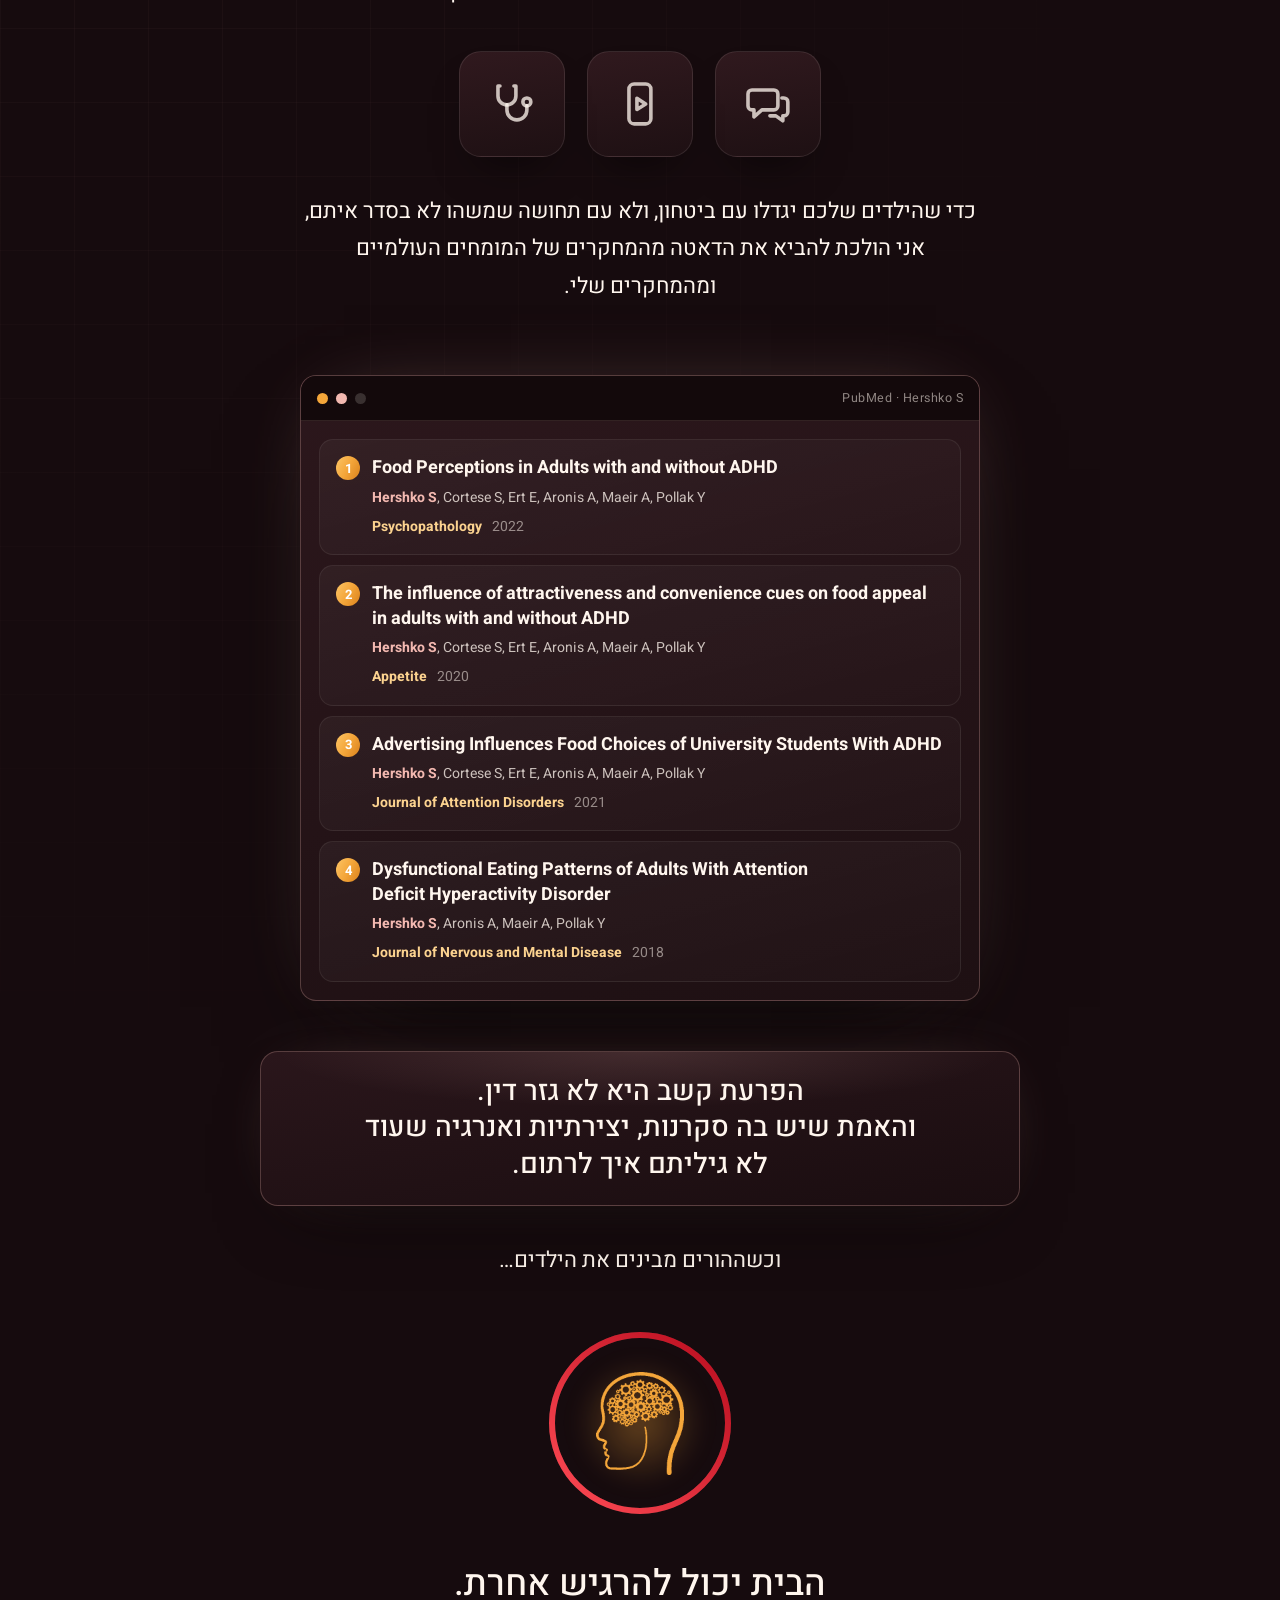
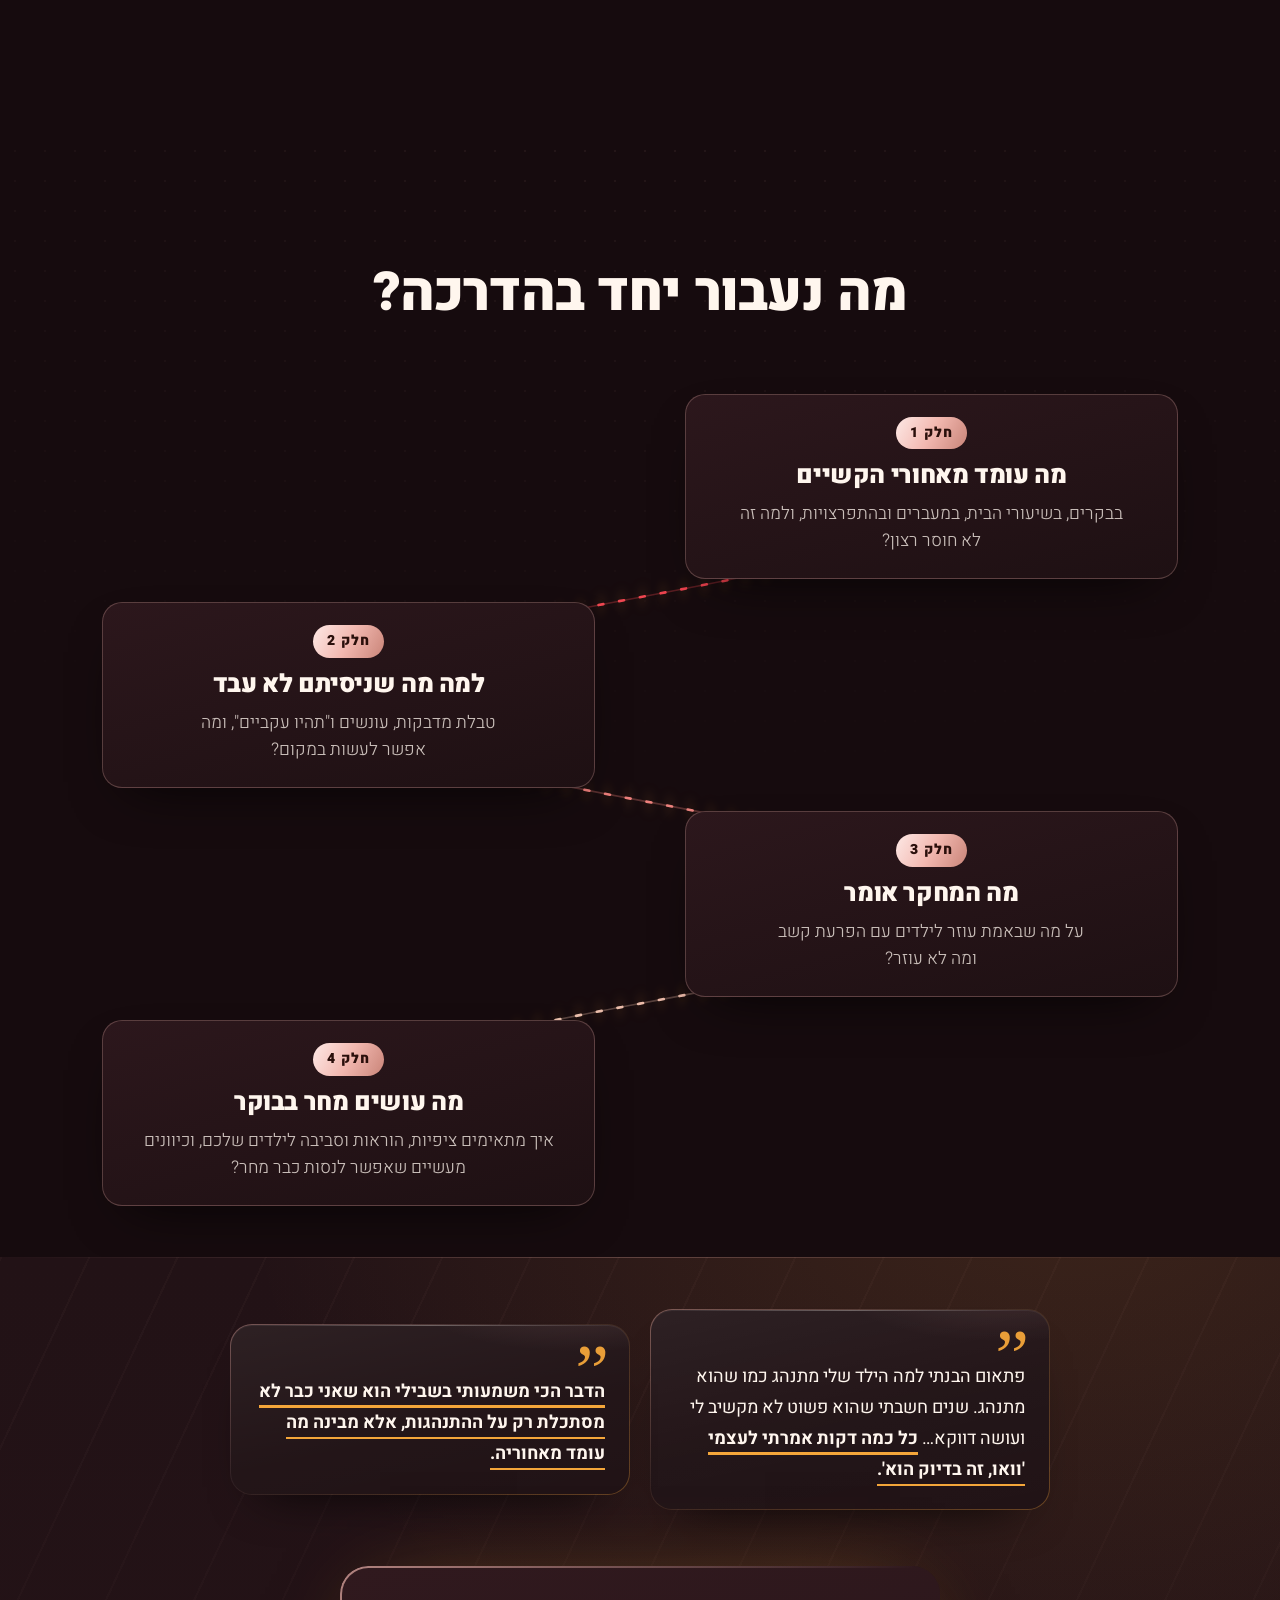
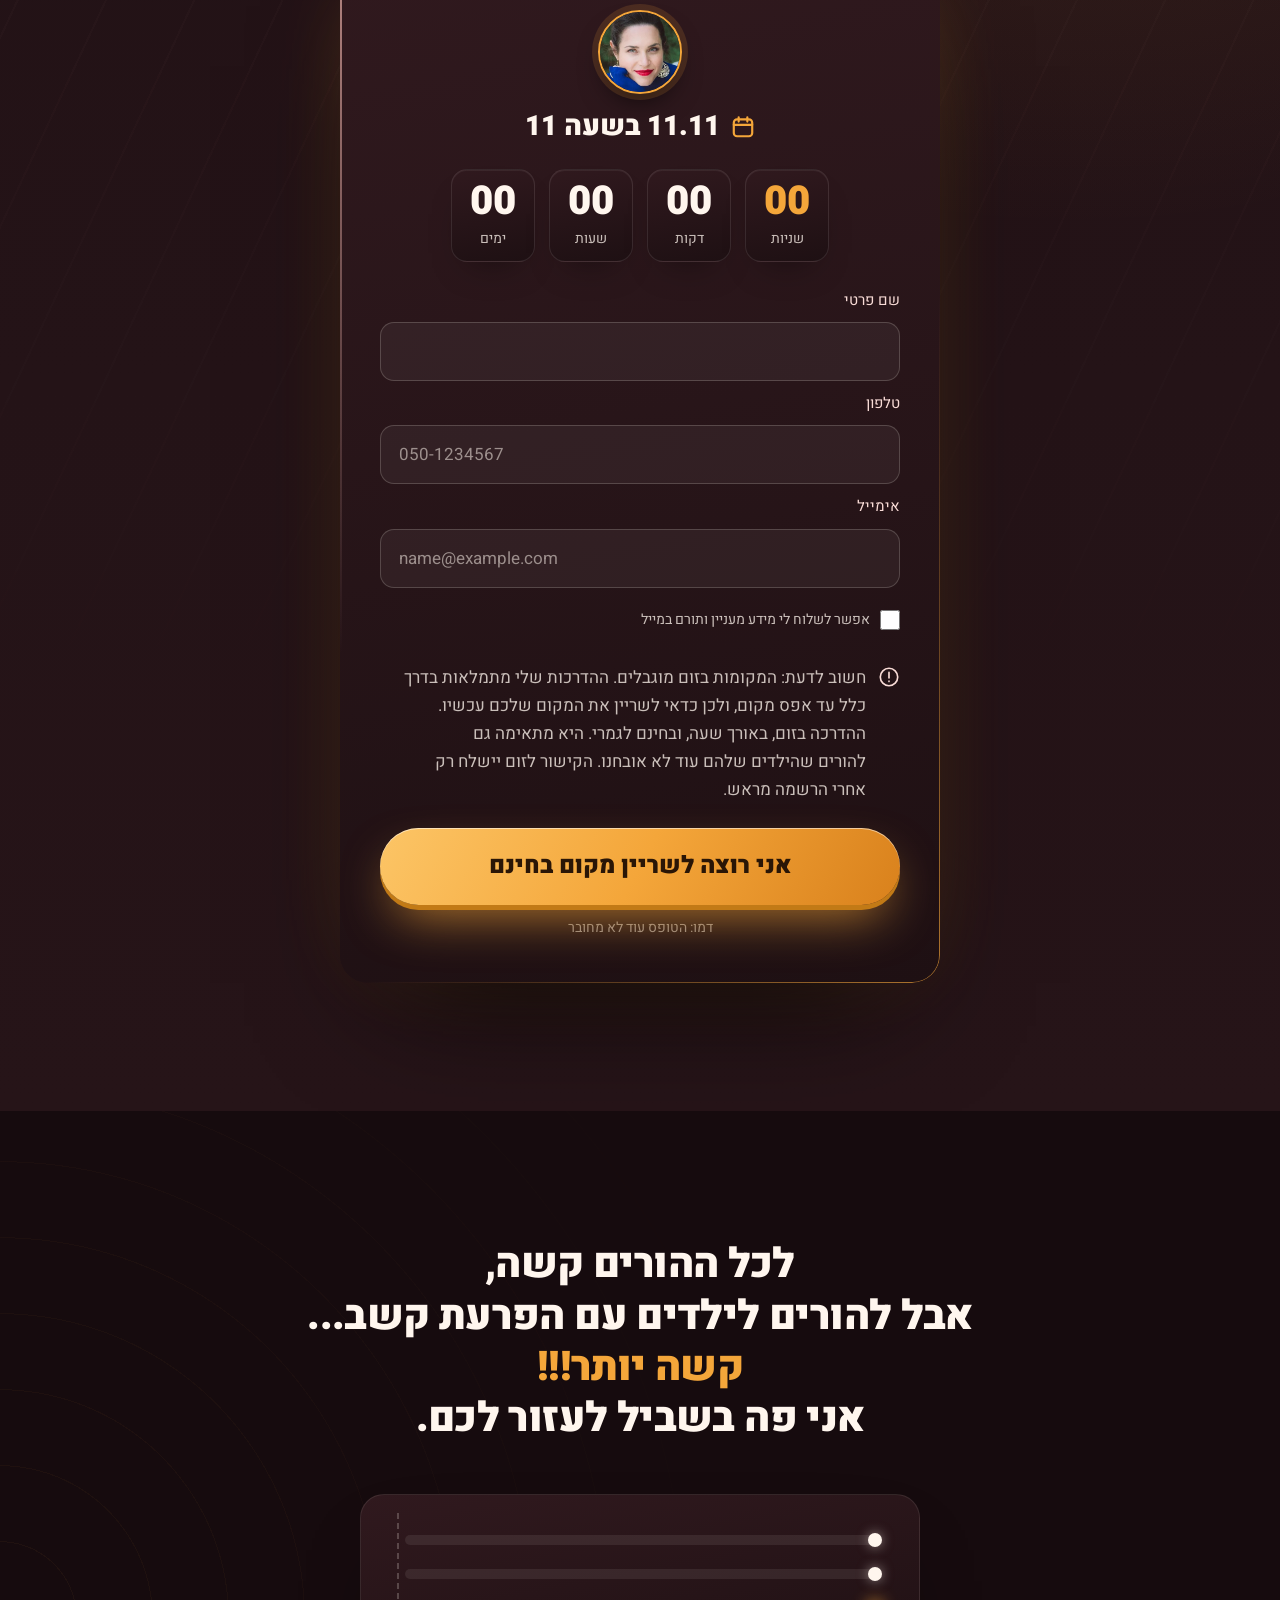
==== commit f09486b5: "דף ההורים: ראש ילדי הקשב עם פרפרים זזים ותיקוני טקסט. בשני הדפים: שדה טלפון, הסכמה חובה, שעון משמאל " ====
--- a/webinar/horim.html
+++ b/webinar/horim.html
@@ -383,8 +383,8 @@
       <div class="hero__copy">
         <p class="hero__kicker">ד״ר שירלי הרשקו, מומחית בינלאומית וזוכת המקום הראשון<br class="br-d"> בכנס העולמי להפרעות קשב חושפת:</p>
         <p class="hero__pre">הדרכה פורצת דרך וחובה להורים לילדים עם הפרעת קשב (מאובחנת או חשד):</p>
-        <h1 class="rise h1--long"><span class="nw">בוקר בלי ריבים,</span> <span class="nw">שיעורי בית בלי ויכוחים:</span><br> מה המחקר מגלה על ילדים עם הפרעת קשב <span class="nw">ומה באמת עוזר להם?</span></h1>
-        <p class="hero__sub">בלי עוד טבלת מדבקות שמחזיקה מעמד בדיוק שבוע<br>בלי צעקות בבית ותחושות אשם שלא מרפות אחר כך<br>ובלי להרגיש שאתם הורים לא מספיק טובים</p>
+        <h1 class="rise h1--long"><span class="nw">בוקר בלי ריבים</span><br> <span class="nw">ושיעורי בית בלי ויכוחים:</span><br> <span class="nw">מה המחקר מגלה</span> <span class="nw">על ילדים עם הפרעת קשב</span> <span class="nw">ומה באמת עוזר להם?</span></h1>
+        <p class="hero__sub">בלי עוד טבלת מדבקות שמחזיקה מעמד בדיוק שבוע<br>בלי צעקות בבית ותחושות אשם <span class="nw">שלא מרפות אחר כך</span><br>ובלי להרגיש שאתם הורים לא מספיק טובים</p>
         <div class="ticket">
           <span class="ticket__ico"><svg viewBox="0 0 24 24"><rect x="2.5" y="6.5" width="13" height="11" rx="2.5"/><path d="M15.5 10.5l6-3.5v10l-6-3.5"/></svg></span>
           <p class="nw">11.11 בשעה 11</p>
@@ -476,7 +476,7 @@
           <path class="bars" d="M70 14v132M14 80h112"/>
           <rect class="rod" x="4" y="4" width="132" height="9" rx="4.5"/>
         </svg>
-        <p>שאלתם בקבוצות, גיגלתם בלילה</p>
+        <p>שאלתם בקבוצות גיגלתם בלילה</p>
       </div>
     </div>
     <p class="know__but reveal">ושום דבר לא החזיק מעמד.</p>
@@ -490,9 +490,9 @@
     <div class="slaps">
       <div class="slaps__brain reveal" aria-hidden="true">
         <span class="rg"></span>
-        <img src="assets/brain-left.png" alt="" width="264" height="310" loading="lazy">
-      </div>
-      <p class="note n1 reveal" style="--r:-2.4deg">7:20 בבוקר, נעל אחת חסרה וההסעה כבר למטה</p>
+        <div class="yk"><img class="yk__line" src="assets/yaldei-line.png" alt="" width="310" height="410" loading="lazy"><i style="left:69.355%;top:1.22%;width:8.387%;height:7.073%;background-size:1111.538% 789.655%;background-position:0% 0%;--f:4.4s;--t:5.2s;--d:-2.7s"></i><i style="left:41.613%;top:3.902%;width:11.29%;height:10%;background-size:825.714% 558.537%;background-position:11.024% 0%;--f:5.7s;--t:5.7s;--d:-1s"></i><i style="left:33.226%;top:10.244%;width:9.032%;height:7.317%;background-size:1032.143% 763.333%;background-position:24.904% 0%;--f:5.5s;--t:8.8s;--d:-2s"></i><i style="left:55.161%;top:11.463%;width:8.065%;height:6.098%;background-size:1156% 916%;background-position:35.985% 0%;--f:4s;--t:6.6s;--d:-0.3s"></i><i style="left:12.258%;top:15.366%;width:9.032%;height:7.805%;background-size:1032.143% 715.625%;background-position:46.743% 0%;--f:3.6s;--t:5.8s;--d:-4.1s"></i><i style="left:68.065%;top:15.61%;width:12.581%;height:10.976%;background-size:741.026% 508.889%;background-position:60.8% 0%;--f:5.7s;--t:6.9s;--d:-4.9s"></i><i style="left:20.645%;top:16.585%;width:10.968%;height:9.756%;background-size:850% 572.5%;background-position:75.686% 0%;--f:5.9s;--t:7.3s;--d:-1.7s"></i><i style="left:82.581%;top:17.073%;width:10%;height:8.537%;background-size:932.258% 654.286%;background-position:88.76% 0%;--f:4.6s;--t:8.4s;--d:-5.3s"></i><i style="left:47.742%;top:18.049%;width:8.065%;height:5.854%;background-size:1156% 954.167%;background-position:99.242% 0%;--f:5.3s;--t:7.4s;--d:-2.3s"></i><i style="left:59.677%;top:25.122%;width:10.645%;height:7.561%;background-size:875.758% 738.71%;background-position:0% 23.737%;--f:4.5s;--t:7.3s;--d:-5.6s"></i><i style="left:80.968%;top:26.098%;width:8.387%;height:7.317%;background-size:1111.538% 763.333%;background-position:13.308% 23.618%;--f:3.7s;--t:6.4s;--d:-4.3s"></i><i style="left:70.645%;top:26.829%;width:11.935%;height:10.244%;background-size:781.081% 545.238%;background-position:25% 25.134%;--f:3.8s;--t:6.9s;--d:-1.4s"></i><i style="left:34.839%;top:27.073%;width:10%;height:8.537%;background-size:932.258% 654.286%;background-position:39.535% 24.227%;--f:3.4s;--t:8.5s;--d:-1.4s"></i><i style="left:22.903%;top:30.732%;width:8.387%;height:7.317%;background-size:1111.538% 763.333%;background-position:51.331% 23.618%;--f:3.6s;--t:8.8s;--d:-4.6s"></i><i style="left:34.516%;top:34.146%;width:12.903%;height:10.732%;background-size:722.5% 520.455%;background-position:65.462% 25.405%;--f:4.2s;--t:7.1s;--d:-4.2s"></i><i style="left:52.258%;top:34.146%;width:11.29%;height:9.512%;background-size:825.714% 587.179%;background-position:80.709% 24.737%;--f:4.4s;--t:5.3s;--d:-3.8s"></i><i style="left:85.484%;top:38.049%;width:11.613%;height:10%;background-size:802.778% 558.537%;background-position:95.652% 25%;--f:3.7s;--t:7.7s;--d:-4.1s"></i><i style="left:17.742%;top:39.512%;width:7.419%;height:6.585%;background-size:1256.522% 848.148%;background-position:0% 46.04%;--f:5s;--t:7.5s;--d:-4.4s"></i><i style="left:27.742%;top:39.756%;width:8.71%;height:6.829%;background-size:1070.37% 817.857%;background-position:9.542% 46.269%;--f:4.2s;--t:8.7s;--d:-1.2s"></i><i style="left:9.032%;top:40.244%;width:7.742%;height:7.073%;background-size:1204.167% 789.655%;background-position:20.377% 46.5%;--f:4.7s;--t:5.5s;--d:-3.4s"></i><i style="left:55.161%;top:43.659%;width:8.065%;height:6.829%;background-size:1156% 817.857%;background-position:30.303% 46.269%;--f:5.3s;--t:6.3s;--d:-2.3s"></i><i style="left:62.581%;top:44.146%;width:9.355%;height:8.049%;background-size:996.552% 693.939%;background-position:41.154% 47.449%;--f:4.2s;--t:5.3s;--d:-0.3s"></i><i style="left:43.226%;top:44.634%;width:12.903%;height:11.22%;background-size:722.5% 497.826%;background-position:55.422% 50.82%;--f:4s;--t:8.7s;--d:-4.3s"></i><i style="left:31.935%;top:45.122%;width:11.29%;height:9.756%;background-size:825.714% 572.5%;background-position:70.866% 49.206%;--f:4.3s;--t:8s;--d:-3.7s"></i><i style="left:4.839%;top:47.561%;width:16.452%;height:13.902%;background-size:566.667% 401.754%;background-position:91.176% 54.07%;--f:4.8s;--t:8.1s;--d:-3.7s"></i><i style="left:17.419%;top:48.537%;width:13.871%;height:12.195%;background-size:672.093% 458%;background-position:0% 84.916%;--f:4.5s;--t:5.5s;--d:-2s"></i><i style="left:54.839%;top:52.927%;width:7.742%;height:5.854%;background-size:1204.167% 954.167%;background-position:16.981% 74.146%;--f:3.5s;--t:6.2s;--d:-3.1s"></i><i style="left:63.871%;top:55.366%;width:9.032%;height:7.561%;background-size:1032.143% 738.71%;background-position:27.203% 76.768%;--f:5.3s;--t:6.1s;--d:-5.5s"></i><i style="left:32.581%;top:55.854%;width:9.677%;height:8.537%;background-size:963.333% 654.286%;background-position:38.996% 78.351%;--f:3.8s;--t:7.3s;--d:-4.4s"></i><i style="left:50.323%;top:57.805%;width:11.613%;height:10.488%;background-size:802.778% 532.558%;background-position:52.569% 81.72%;--f:6s;--t:8.5s;--d:-3.3s"></i><i style="left:30%;top:60.976%;width:21.29%;height:18.78%;background-size:437.879% 297.403%;background-position:76.682% 100%;--f:3.1s;--t:7.2s;--d:-4.5s"></i></div>
+      </div>
+      <p class="note n1 reveal" style="--r:-2.4deg">7:20 בבוקר, מחברת אחת חסרה וההסעה כבר למטה</p>
       <p class="note n2 reveal" data-d="1" style="--r:1.8deg">שעתיים על דף אחד בחשבון שנגמרות בבכי</p>
       <p class="note n3 reveal" data-d="2" style="--r:2.2deg">המורה מתקשרת שוב: "יש פוטנציאל אבל אין רצון"</p>
       <p class="note n4 reveal" data-d="3" style="--r:-1.6deg">יום הולדת שכל הכיתה הוזמנה אליו חוץ מ…</p>
@@ -500,8 +500,8 @@
     <p class="said reveal">״אני דפוק״</p>
     <p class="heard reveal">וכשהילד שלכם אומר את זה,<br>משהו בכם נשבר מבפנים.</p>
     <p class="said said--2 reveal">״אני טיפשה״</p>
-    <p class="heard reveal">ואולי אצלכם זו דווקא הבת השקטה.<br>בבית הספר אומרים שהיא חמודה ושקטה.<br>ובבית היא מתפרקת כל ערב, ואומרת "אני לא מספיק טובה".</p>
-    <div class="pf-solo reveal"><figure class="pf"><div class="pf__head"><span class="pf__ava"></span><span class="pf__who"><i class="pf__name" style="--w:92px"></i><span class="pf__meta"><svg viewBox="0 0 24 24" aria-hidden="true"><path d="M4 4h16a1 1 0 011 1v11a1 1 0 01-1 1H10l-5 4v-4H4a1 1 0 01-1-1V5a1 1 0 011-1z"/></svg></span></span></div><blockquote class="pf__txt">בבית הספר תמיד אמרו שהיא תלמידה טובה, לא מפריעה ואין שום בעיה. אבל בבית היא הייתה חוזרת מותשת… <span class="hl">פתאום הבנתי שגם ילדה שלא מפריעה בכיתה יכולה להתמודד עם קושי עצום שאף אחד לא רואה.</span></blockquote></figure></div>
+    <p class="heard reveal">ואולי אצלכם זו דווקא הבת השקטה.<br>בבית הספר אומרים שהיא חמודה כל כך!<br>ובבית היא מתפרקת כל ערב, ואומרת:<br>"אני לא מספיק טובה".</p>
+    <div class="pf-solo reveal"><figure class="pf"><blockquote class="pf__txt">בבית הספר תמיד אמרו שהיא תלמידה טובה, לא מפריעה ואין שום בעיה. אבל בבית היא הייתה חוזרת מותשת… <span class="hl">פתאום הבנתי שגם ילדה שלא מפריעה בכיתה יכולה להתמודד עם קושי עצום שאף אחד לא רואה.</span></blockquote></figure></div>
     <p class="heard heard--q reveal">ובלילה, כשהבית סוף סוף שקט, עולה השאלה:<br><b>אולי זה בגללנו?</b></p>
     <p class="heard reveal">את המשפטים האלה אני שומעת מהורים כבר 20 שנה,<br class="br-d"> מאז שהתחלתי לחקור, ללמד ולטפל באנשים עם הפרעת קשב.</p>
   </div>
@@ -604,12 +604,12 @@
       <span class="orb" style="--in:9%;--t:7s;--dir:reverse;--c:var(--a2)"><i></i></span>
       <span class="orb" style="--in:18%;--t:17s;--dir:normal;--c:var(--a2-soft)"><i></i></span>
       <span class="orb" style="--in:4%;--t:23s;--dir:reverse;--c:var(--a1-soft)"><i></i></span>
-      <img src="assets/brain-left.png" alt="" width="264" height="310" loading="lazy">
+      <div class="yk"><img class="yk__line" src="assets/yaldei-line.png" alt="" width="310" height="410" loading="lazy"><i style="left:69.355%;top:1.22%;width:8.387%;height:7.073%;background-size:1111.538% 789.655%;background-position:0% 0%;--f:4.4s;--t:5.2s;--d:-2.7s"></i><i style="left:41.613%;top:3.902%;width:11.29%;height:10%;background-size:825.714% 558.537%;background-position:11.024% 0%;--f:5.7s;--t:5.7s;--d:-1s"></i><i style="left:33.226%;top:10.244%;width:9.032%;height:7.317%;background-size:1032.143% 763.333%;background-position:24.904% 0%;--f:5.5s;--t:8.8s;--d:-2s"></i><i style="left:55.161%;top:11.463%;width:8.065%;height:6.098%;background-size:1156% 916%;background-position:35.985% 0%;--f:4s;--t:6.6s;--d:-0.3s"></i><i style="left:12.258%;top:15.366%;width:9.032%;height:7.805%;background-size:1032.143% 715.625%;background-position:46.743% 0%;--f:3.6s;--t:5.8s;--d:-4.1s"></i><i style="left:68.065%;top:15.61%;width:12.581%;height:10.976%;background-size:741.026% 508.889%;background-position:60.8% 0%;--f:5.7s;--t:6.9s;--d:-4.9s"></i><i style="left:20.645%;top:16.585%;width:10.968%;height:9.756%;background-size:850% 572.5%;background-position:75.686% 0%;--f:5.9s;--t:7.3s;--d:-1.7s"></i><i style="left:82.581%;top:17.073%;width:10%;height:8.537%;background-size:932.258% 654.286%;background-position:88.76% 0%;--f:4.6s;--t:8.4s;--d:-5.3s"></i><i style="left:47.742%;top:18.049%;width:8.065%;height:5.854%;background-size:1156% 954.167%;background-position:99.242% 0%;--f:5.3s;--t:7.4s;--d:-2.3s"></i><i style="left:59.677%;top:25.122%;width:10.645%;height:7.561%;background-size:875.758% 738.71%;background-position:0% 23.737%;--f:4.5s;--t:7.3s;--d:-5.6s"></i><i style="left:80.968%;top:26.098%;width:8.387%;height:7.317%;background-size:1111.538% 763.333%;background-position:13.308% 23.618%;--f:3.7s;--t:6.4s;--d:-4.3s"></i><i style="left:70.645%;top:26.829%;width:11.935%;height:10.244%;background-size:781.081% 545.238%;background-position:25% 25.134%;--f:3.8s;--t:6.9s;--d:-1.4s"></i><i style="left:34.839%;top:27.073%;width:10%;height:8.537%;background-size:932.258% 654.286%;background-position:39.535% 24.227%;--f:3.4s;--t:8.5s;--d:-1.4s"></i><i style="left:22.903%;top:30.732%;width:8.387%;height:7.317%;background-size:1111.538% 763.333%;background-position:51.331% 23.618%;--f:3.6s;--t:8.8s;--d:-4.6s"></i><i style="left:34.516%;top:34.146%;width:12.903%;height:10.732%;background-size:722.5% 520.455%;background-position:65.462% 25.405%;--f:4.2s;--t:7.1s;--d:-4.2s"></i><i style="left:52.258%;top:34.146%;width:11.29%;height:9.512%;background-size:825.714% 587.179%;background-position:80.709% 24.737%;--f:4.4s;--t:5.3s;--d:-3.8s"></i><i style="left:85.484%;top:38.049%;width:11.613%;height:10%;background-size:802.778% 558.537%;background-position:95.652% 25%;--f:3.7s;--t:7.7s;--d:-4.1s"></i><i style="left:17.742%;top:39.512%;width:7.419%;height:6.585%;background-size:1256.522% 848.148%;background-position:0% 46.04%;--f:5s;--t:7.5s;--d:-4.4s"></i><i style="left:27.742%;top:39.756%;width:8.71%;height:6.829%;background-size:1070.37% 817.857%;background-position:9.542% 46.269%;--f:4.2s;--t:8.7s;--d:-1.2s"></i><i style="left:9.032%;top:40.244%;width:7.742%;height:7.073%;background-size:1204.167% 789.655%;background-position:20.377% 46.5%;--f:4.7s;--t:5.5s;--d:-3.4s"></i><i style="left:55.161%;top:43.659%;width:8.065%;height:6.829%;background-size:1156% 817.857%;background-position:30.303% 46.269%;--f:5.3s;--t:6.3s;--d:-2.3s"></i><i style="left:62.581%;top:44.146%;width:9.355%;height:8.049%;background-size:996.552% 693.939%;background-position:41.154% 47.449%;--f:4.2s;--t:5.3s;--d:-0.3s"></i><i style="left:43.226%;top:44.634%;width:12.903%;height:11.22%;background-size:722.5% 497.826%;background-position:55.422% 50.82%;--f:4s;--t:8.7s;--d:-4.3s"></i><i style="left:31.935%;top:45.122%;width:11.29%;height:9.756%;background-size:825.714% 572.5%;background-position:70.866% 49.206%;--f:4.3s;--t:8s;--d:-3.7s"></i><i style="left:4.839%;top:47.561%;width:16.452%;height:13.902%;background-size:566.667% 401.754%;background-position:91.176% 54.07%;--f:4.8s;--t:8.1s;--d:-3.7s"></i><i style="left:17.419%;top:48.537%;width:13.871%;height:12.195%;background-size:672.093% 458%;background-position:0% 84.916%;--f:4.5s;--t:5.5s;--d:-2s"></i><i style="left:54.839%;top:52.927%;width:7.742%;height:5.854%;background-size:1204.167% 954.167%;background-position:16.981% 74.146%;--f:3.5s;--t:6.2s;--d:-3.1s"></i><i style="left:63.871%;top:55.366%;width:9.032%;height:7.561%;background-size:1032.143% 738.71%;background-position:27.203% 76.768%;--f:5.3s;--t:6.1s;--d:-5.5s"></i><i style="left:32.581%;top:55.854%;width:9.677%;height:8.537%;background-size:963.333% 654.286%;background-position:38.996% 78.351%;--f:3.8s;--t:7.3s;--d:-4.4s"></i><i style="left:50.323%;top:57.805%;width:11.613%;height:10.488%;background-size:802.778% 532.558%;background-position:52.569% 81.72%;--f:6s;--t:8.5s;--d:-3.3s"></i><i style="left:30%;top:60.976%;width:21.29%;height:18.78%;background-size:437.879% 297.403%;background-position:76.682% 100%;--f:3.1s;--t:7.2s;--d:-4.5s"></i></div>
     </div>
     <div class="flow"><p class="reveal">בדיוק כמו שלא הייתם מבקשים מילד עם משקפיים "להתאמץ לראות יותר טוב"...<br>אי אפשר לבקש מילד עם הפרעת קשב פשוט "להתרכז".</p></div>
     <div class="flow"><p class="reveal">בשורה התחתונה?<br>כשמבינים, מפסיקים להילחם.<br>וכשמפסיקים להילחם, אפשר סוף סוף לעזור.</p></div>
     <p class="news__live reveal">בשידור LIVE מיוחד מהבית שלכם, אני הולכת להראות לכם<br class="br-d"> מה המחקר יודע היום על ילדים עם הפרעת קשב, ומה באמת עוזר להם.</p>
-    <div class="pf-solo reveal"><figure class="pf pf--gold"><div class="pf__head"><span class="pf__ava"></span><span class="pf__who"><i class="pf__name" style="--w:100px"></i><span class="pf__meta"><svg viewBox="0 0 24 24" aria-hidden="true"><path d="M4 4h16a1 1 0 011 1v11a1 1 0 01-1 1H10l-5 4v-4H4a1 1 0 01-1-1V5a1 1 0 011-1z"/></svg></span></span></div><blockquote class="pf__txt">אתמול בבוקר הבן שלי שוב לא הצליח להתארגן לבית הספר. פעם זה היה נגמר בצעקות… הפעם עצרתי וניסיתי את מה שלימדת אותנו. לא הכול הלך חלק, אבל לא רבנו. ובדרך לבית הספר הוא פתאום אמר לי <span class="hl">'אמא, כיף לי שאת לא כועסת עליי כל הזמן'</span>.</blockquote></figure></div>
+    <div class="pf-solo reveal"><figure class="pf pf--gold"><blockquote class="pf__txt">אתמול בבוקר הבן שלי שוב לא הצליח להתארגן לבית הספר. פעם זה היה נגמר בצעקות… הפעם עצרתי וניסיתי את מה שלימדת אותנו. לא הכול הלך חלק, אבל לא רבנו. ובדרך לבית הספר הוא פתאום אמר לי <span class="hl">'אמא, כיף לי שאת לא כועסת עליי כל הזמן'</span>.</blockquote></figure></div>
   </div>
 </section>
 
@@ -677,8 +677,8 @@
 <section class="sec sec--plum bg-streaks reg" id="s-reg">
   <div class="wrap">
     <div class="pf-row pf-row--reg pf-row--two">
-      <figure class="pf reveal"><div class="pf__head"><span class="pf__ava"></span><span class="pf__who"><i class="pf__name" style="--w:84px"></i><span class="pf__meta"><svg viewBox="0 0 24 24" aria-hidden="true"><path d="M4 4h16a1 1 0 011 1v11a1 1 0 01-1 1H10l-5 4v-4H4a1 1 0 01-1-1V5a1 1 0 011-1z"/></svg></span></span></div><blockquote class="pf__txt">פתאום הבנתי למה הילד שלי מתנהג כמו שהוא מתנהג. שנים חשבתי שהוא פשוט לא מקשיב לי ועושה דווקא… <span class="hl">כל כמה דקות אמרתי לעצמי 'וואו, זה בדיוק הוא'.</span></blockquote></figure>
-      <figure class="pf reveal" data-d="1"><div class="pf__head"><span class="pf__ava"></span><span class="pf__who"><i class="pf__name" style="--w:96px"></i><span class="pf__meta"><svg viewBox="0 0 24 24" aria-hidden="true"><path d="M4 4h16a1 1 0 011 1v11a1 1 0 01-1 1H10l-5 4v-4H4a1 1 0 01-1-1V5a1 1 0 011-1z"/></svg></span></span></div><blockquote class="pf__txt"><span class="hl">הדבר הכי משמעותי בשבילי הוא שאני כבר לא מסתכלת רק על ההתנהגות, אלא מבינה מה עומד מאחוריה.</span></blockquote></figure>
+      <figure class="pf reveal"><blockquote class="pf__txt">פתאום הבנתי למה הילד שלי מתנהג כמו שהוא מתנהג. שנים חשבתי שהוא פשוט לא מקשיב לי ועושה דווקא… <span class="hl">כל כמה דקות אמרתי לעצמי 'וואו, זה בדיוק הוא'.</span></blockquote></figure>
+      <figure class="pf reveal" data-d="1"><blockquote class="pf__txt"><span class="hl">הדבר הכי משמעותי בשבילי הוא שאני כבר לא מסתכלת רק על ההתנהגות, אלא מבינה מה עומד מאחוריה.</span></blockquote></figure>
     </div>
     <form class="seat" id="register" novalidate data-seat>
       <img class="seat__ava" src="assets/shirley-ava-c.jpg" alt="" width="280" height="280" loading="lazy">
@@ -687,9 +687,11 @@
       <div class="buyform">
         <label for="n1">שם פרטי</label>
         <input id="n1" name="name" type="text" autocomplete="given-name" dir="rtl" required>
+        <label for="p1">טלפון</label>
+        <input id="p1" name="phone" type="tel" autocomplete="tel" inputmode="tel" placeholder="050-1234567" required>
         <label for="m1">אימייל</label>
         <input id="m1" name="email" type="email" autocomplete="email" inputmode="email" placeholder="name@example.com" required>
-        <label class="seat__ok"><input type="checkbox" name="consent"><span>אני רוצה לקבל עדכונים ותוכן במייל</span></label>
+        <label class="seat__ok"><input type="checkbox" name="consent" required><span>אפשר לשלוח לי מידע מעניין ותורם במייל</span></label>
       </div>
       <p class="seat__note"><svg viewBox="0 0 24 24" aria-hidden="true"><circle cx="12" cy="12" r="9.5"/><path d="M12 7v6M12 16.5v.5"/></svg><span>חשוב לדעת: המקומות בזום מוגבלים. ההדרכות שלי מתמלאות בדרך כלל עד אפס מקום, ולכן כדאי לשריין את המקום שלכם עכשיו. ההדרכה בזום, באורך שעה, ובחינם לגמרי. היא מתאימה גם להורים שהילדים שלהם עוד לא אובחנו. הקישור לזום יישלח רק אחרי הרשמה מראש.</span></p>
       <button class="btn btn--pulse" type="submit">אני רוצה לשריין מקום בחינם</button>
@@ -701,7 +703,7 @@
 <!-- ============ 10 · WITHOUT A MAP ============ -->
 <section class="sec bg-rings hard" id="s-hard">
   <div class="wrap">
-    <h2 class="reveal">להורים לילדים עם הפרעת קשב לא חסרה אהבה.<br>וגם לא מאמץ.<br>הם פשוט עובדים קשה מכולם, בלי הדרך הנכונה…</h2>
+    <h2 class="reveal">לכל ההורים קשה,<br>אבל להורים לילדים <span class="nw">עם הפרעת קשב...</span><br><span class="hard__more">קשה יותר!!!</span><br>אני פה בשביל לעזור לכם.</h2>
     <div class="racebox reveal" aria-hidden="true">
       <div class="race"><div class="race__lane"><i></i></div><div class="race__lane"><i></i></div><div class="race__lane me"><i></i></div><div class="race__lane"><i></i></div></div>
     </div>
@@ -731,13 +733,13 @@
     </div>
     <h3 class="who__fit reveal">ההדרכה מתאימה לכם אם</h3>
     <ul class="checks">
-      <li class="check check--yes reveal"><span class="ico"><svg viewBox="0 0 24 24"><path class="draw" d="M6 12.5l4 4L18 8"/></svg></span><span class="txt">הילד שלכם אובחן, ואין לכם מושג מה עושים מחר בבוקר?</span></li>
+      <li class="check check--yes reveal"><span class="ico"><svg viewBox="0 0 24 24"><path class="draw" d="M6 12.5l4 4L18 8"/></svg></span><span class="txt">הילד שלכם אובחן, ואין לכם מושג מה עושים עם זה?</span></li>
       <li class="check check--yes reveal" data-d="1"><span class="ico"><svg viewBox="0 0 24 24"><path class="draw" d="M6 12.5l4 4L18 8"/></svg></span><span class="txt">אתם חושדים ועוד לא בדקתם, ושואלים את עצמכם אם בכלל צריך?</span></li>
       <li class="check check--yes reveal" data-d="2"><span class="ico"><svg viewBox="0 0 24 24"><path class="draw" d="M6 12.5l4 4L18 8"/></svg></span><span class="txt">יש לכם ילדה שקטה וטובה, שבבית הספר אומרים עליה שהכול בסדר, ובבית היא מתפרקת.</span></li>
       <li class="check check--yes reveal" data-d="3"><span class="ico"><svg viewBox="0 0 24 24"><path class="draw" d="M6 12.5l4 4L18 8"/></svg></span><span class="txt">כבר ניסיתם הכול, ואתם מחפשים סוף סוף מישהי שבאמת מבינה קשב.</span></li>
       <li class="check check--yes reveal" data-d="4"><span class="ico"><svg viewBox="0 0 24 24"><path class="draw" d="M6 12.5l4 4L18 8"/></svg></span><span class="txt">בבית כל אחד חושב משהו אחר, ואתם רוצים לצאת עם אותה הבנה.</span></li>
     </ul>
-    <div class="pf-solo reveal"><figure class="pf"><div class="pf__head"><span class="pf__ava"></span><span class="pf__who"><i class="pf__name" style="--w:90px"></i><span class="pf__meta"><svg viewBox="0 0 24 24" aria-hidden="true"><path d="M4 4h16a1 1 0 011 1v11a1 1 0 01-1 1H10l-5 4v-4H4a1 1 0 01-1-1V5a1 1 0 011-1z"/></svg></span></span></div><blockquote class="pf__txt">אשתי ממש התעקשה שאשב איתה לשמוע את ההרצאה. אמרתי לה שכבר היינו באלף הדרכות… בסוף ישבתי, ואני חייב להגיד <span class="hl">שזו הייתה הפעם הראשונה שהבנתי באמת מה עובר על הבן שלנו.</span></blockquote></figure></div>
+    <div class="pf-solo reveal"><figure class="pf"><blockquote class="pf__txt">אשתי ממש התעקשה שאשב איתה לשמוע את ההרצאה. אמרתי לה שכבר היינו באלף הדרכות… בסוף ישבתי, ואני חייב להגיד <span class="hl">שזו הייתה הפעם הראשונה שהבנתי באמת מה עובר על הבן שלנו.</span></blockquote></figure></div>
     <div class="notfor reveal">
       <h3>ולמי השידור לא מתאים</h3>
       <p class="sub">למי שמחפשים אבחון לילד או טיפול אישי. השידור הוא הדרכה מקצועית להורים, והוא לא מחליף אבחון או טיפול אצל איש מקצוע.</p>
@@ -790,9 +792,11 @@
       <div class="buyform">
         <label for="n2">שם פרטי</label>
         <input id="n2" name="name" type="text" autocomplete="given-name" dir="rtl" required>
+        <label for="p2">טלפון</label>
+        <input id="p2" name="phone" type="tel" autocomplete="tel" inputmode="tel" placeholder="050-1234567" required>
         <label for="m2">אימייל</label>
         <input id="m2" name="email" type="email" autocomplete="email" inputmode="email" placeholder="name@example.com" required>
-        <label class="seat__ok"><input type="checkbox" name="consent"><span>אני רוצה לקבל עדכונים ותוכן במייל</span></label>
+        <label class="seat__ok"><input type="checkbox" name="consent" required><span>אפשר לשלוח לי מידע מעניין ותורם במייל</span></label>
       </div>
       <button class="btn" type="submit">אני רוצה לשריין מקום בחינם</button>
       <p class="seat__demo">דמו: הטופס עוד לא מחובר</p>
@@ -841,9 +845,10 @@
   [].forEach.call(d.querySelectorAll("[data-seat]"),function(form){
     form.addEventListener("submit",function(e){
       e.preventDefault();
+      [].forEach.call(form.querySelectorAll("input[type=tel]"),function(t){ t.setCustomValidity(t.value.replace(/[^0-9]/g,"").length>=9?"":"short"); });
       var req=form.querySelectorAll("input[required]");
       var bad=[].filter.call(req,function(i){ return !i.value.trim()||!i.checkValidity(); });
-      [].forEach.call(req,function(i){ i.style.borderColor=bad.indexOf(i)>-1?"var(--a1)":""; });
+      [].forEach.call(req,function(i){ var no=bad.indexOf(i)>-1; if(i.type==="checkbox") i.parentNode.classList.toggle("is-bad",no); else i.style.borderColor=no?"var(--a1)":""; });
       if(bad.length){ bad[0].focus(); return; }
       location.href="todah.html?n="+encodeURIComponent(form.querySelector('input[name="name"]').value.trim());
     });
--- a/webinar/lp.css
+++ b/webinar/lp.css
@@ -1030,3 +1030,15 @@
 .who .pf-solo{margin-top:clamp(26px,4vw,40px)}
 /* parents page: a long headline, smaller and balanced */
 html body .hero h1.h1--long{font-size:clamp(25px,3.6vw,40px);line-height:1.18;text-wrap:balance}
+
+/* quotes without photos: a big quote mark opens every message instead of the blurred avatar */
+html body .pf{padding:52px 24px 24px}
+html body .pf::before,html body .pf--gold::before{content:"\201D";position:absolute;top:8px;inset-inline-start:20px;inset-inline-end:auto;font-family:Georgia,"Times New Roman",serif;font-size:76px;line-height:1;color:var(--a1);opacity:.95}
+@media (max-width:600px){html body .pf{padding:48px 18px 20px}html body .pf::before,html body .pf--gold::before{font-size:68px;inset-inline-start:16px}}
+
+/* countdown reads left to right, like a clock: days on the left, seconds on the right */
+.cd{direction:ltr}
+@media (min-width:980px){html body .hero .cd{justify-content:flex-end}}
+
+/* the consent box is required: its line turns to the accent color when it was left empty */
+html body .seat__ok.is-bad{color:var(--a1)!important}
--- a/webinar/horim.css
+++ b/webinar/horim.css
@@ -8,3 +8,18 @@
 html body .hero__pre{color:var(--a1)}
 html body .btn{color:#2a1606}
 html body .hero__grid{display:none}
+
+/* the "ילדי הקשב" head: white line, and every butterfly on its own, resting and flapping now and then */
+.yk{position:relative;aspect-ratio:310/410}
+html body .yk .yk__line{position:absolute;inset:0;left:0;top:0;width:100%;height:100%;transform:none;filter:none;opacity:1;animation:none}
+.yk i{position:absolute;background:url(assets/yaldei-butterflies.png) no-repeat;animation:yk-flap var(--f) ease-in-out var(--d) infinite,yk-float var(--t) ease-in-out var(--d) infinite}
+@keyframes yk-flap{0%,58%,90%,100%{scale:1 1}66%,82%{scale:.3 1}74%{scale:1 1}}
+@keyframes yk-float{0%,100%{translate:0 0;rotate:0deg}30%{translate:3px -4px;rotate:6deg}65%{translate:-3px -1px;rotate:-5deg}}
+html body .slaps__brain .yk{width:62%;animation:none}
+html body .brainorb{width:min(320px,80vw)}
+html body .brainorb .yk{position:absolute;left:50%;top:50%;width:56%;transform:translate(-50%,-50%)}
+.self .slaps__brain .yk{transition:filter 2.8s ease .8s,opacity 2.8s ease .8s}
+.self .slaps__brain.in .yk{filter:grayscale(1) brightness(.72);opacity:.85}
+@media (prefers-reduced-motion:reduce){.yk i{animation:none}}
+
+.hard h2 .hard__more{color:var(--a1)}
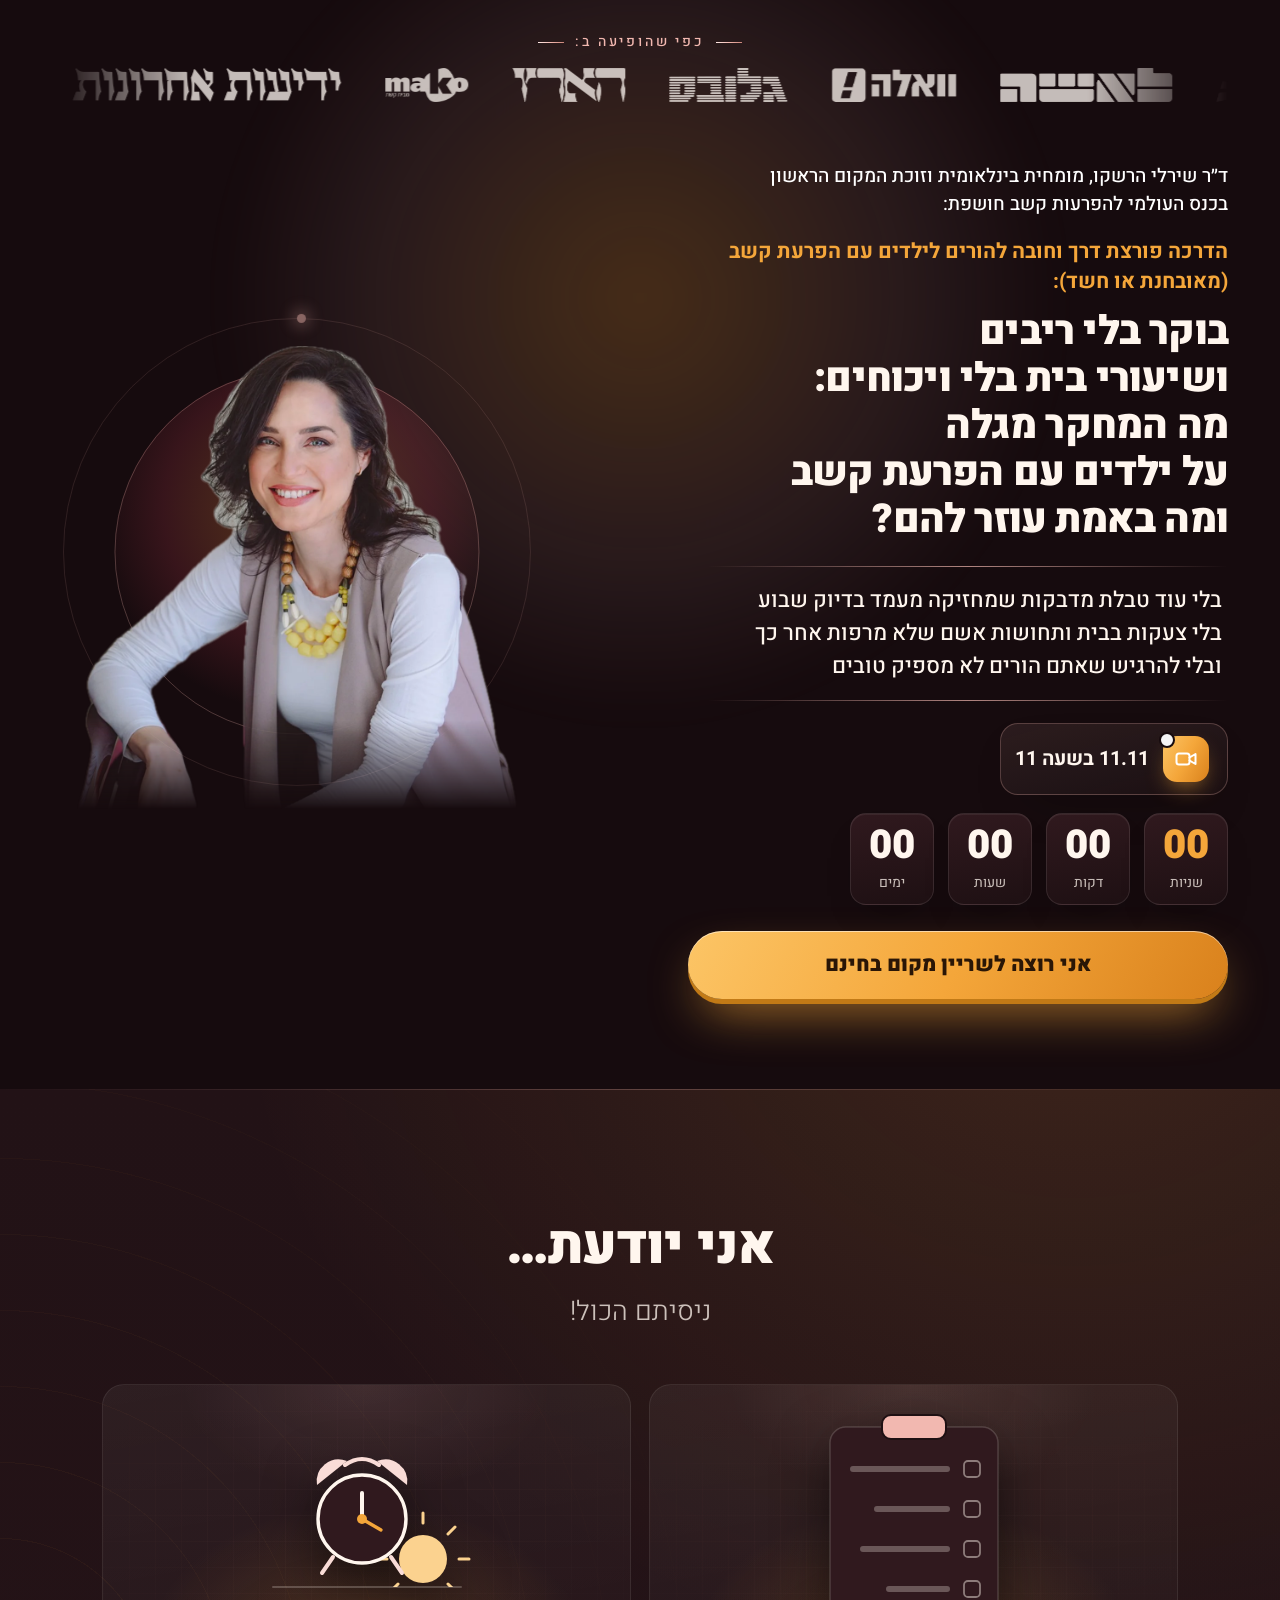
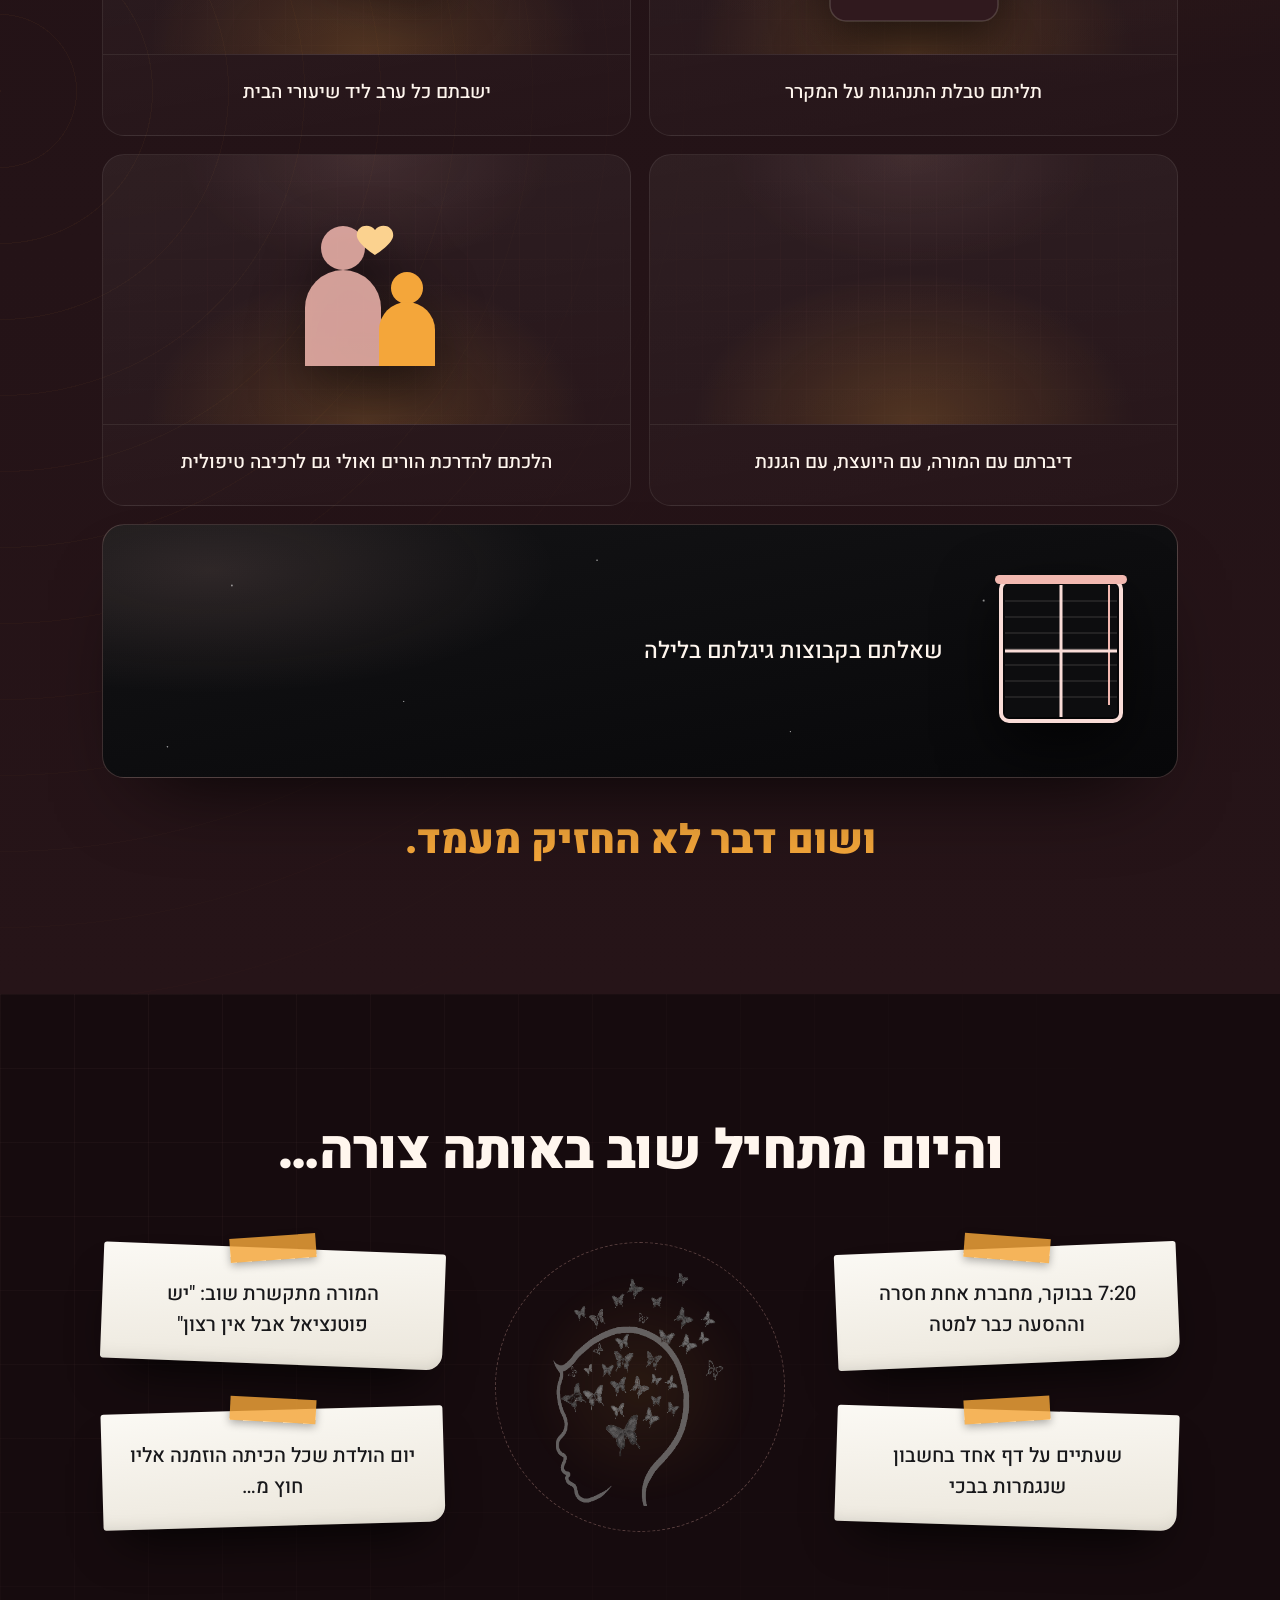
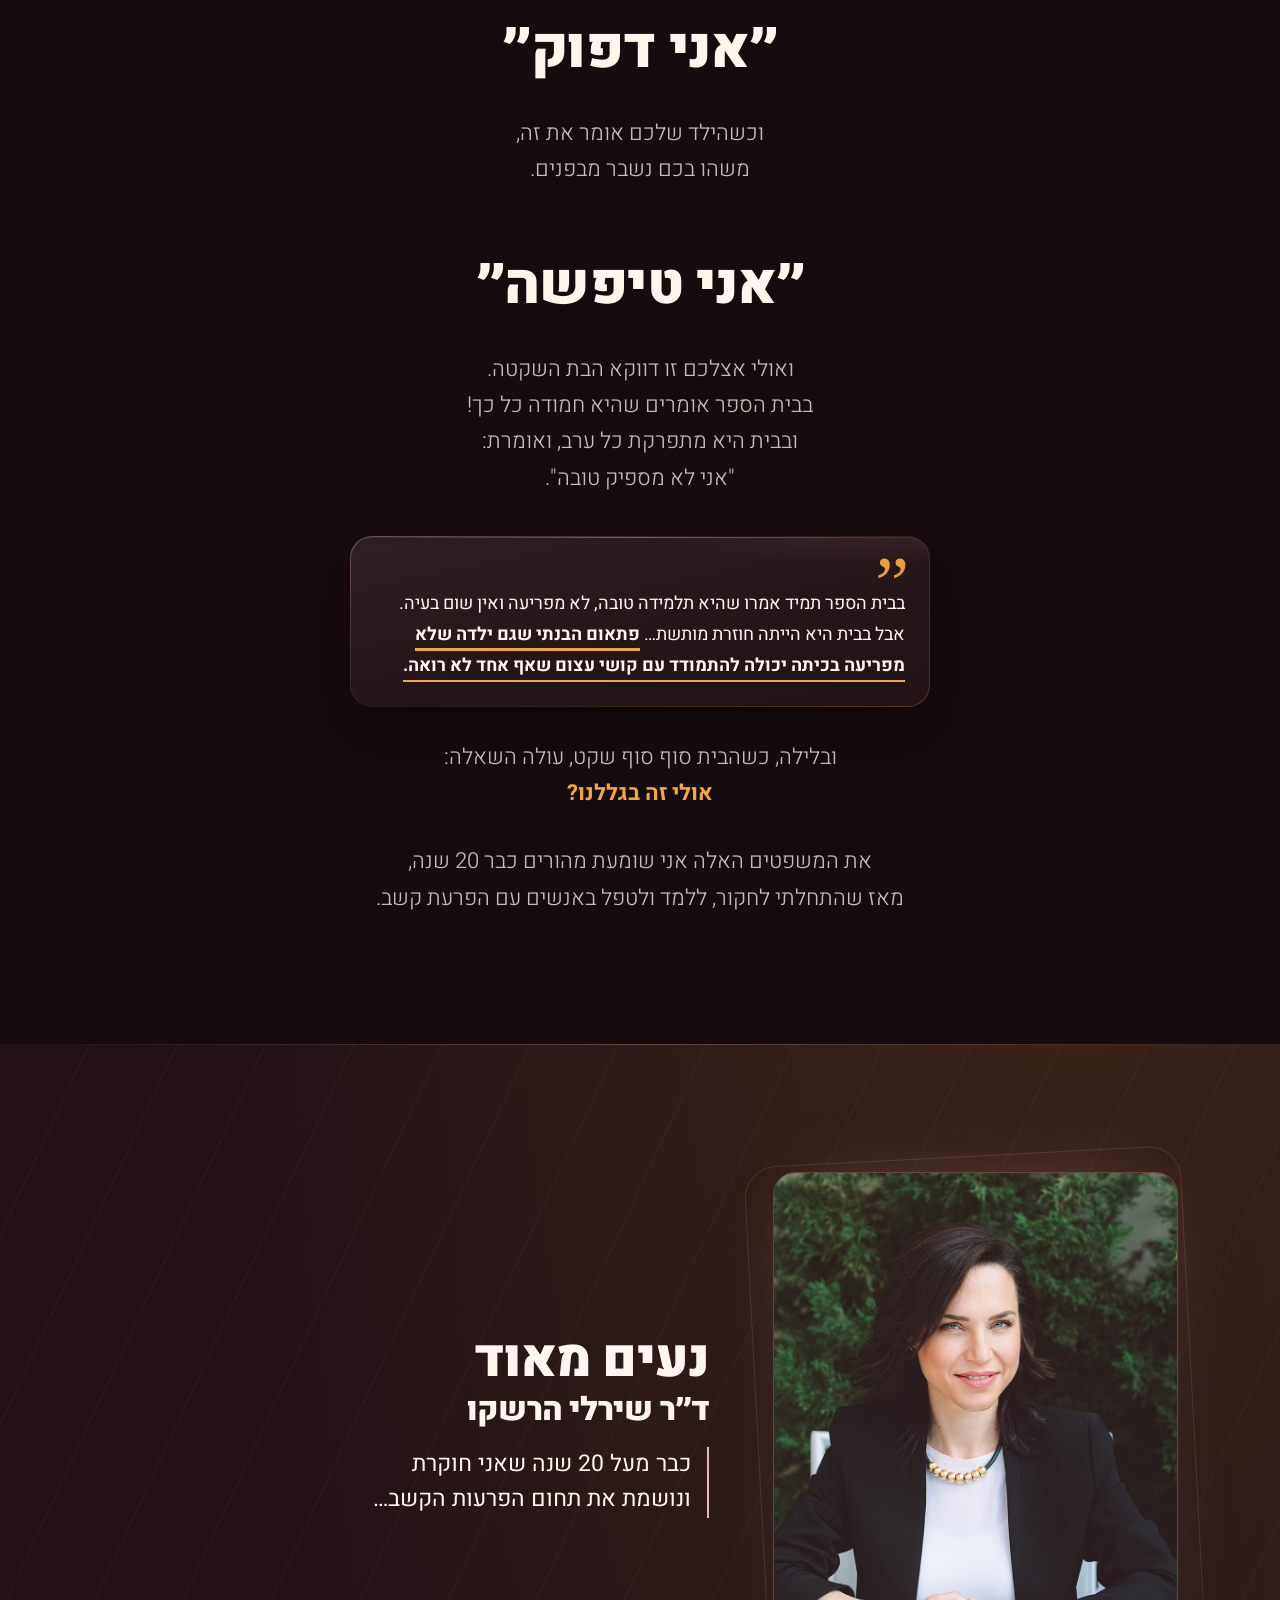
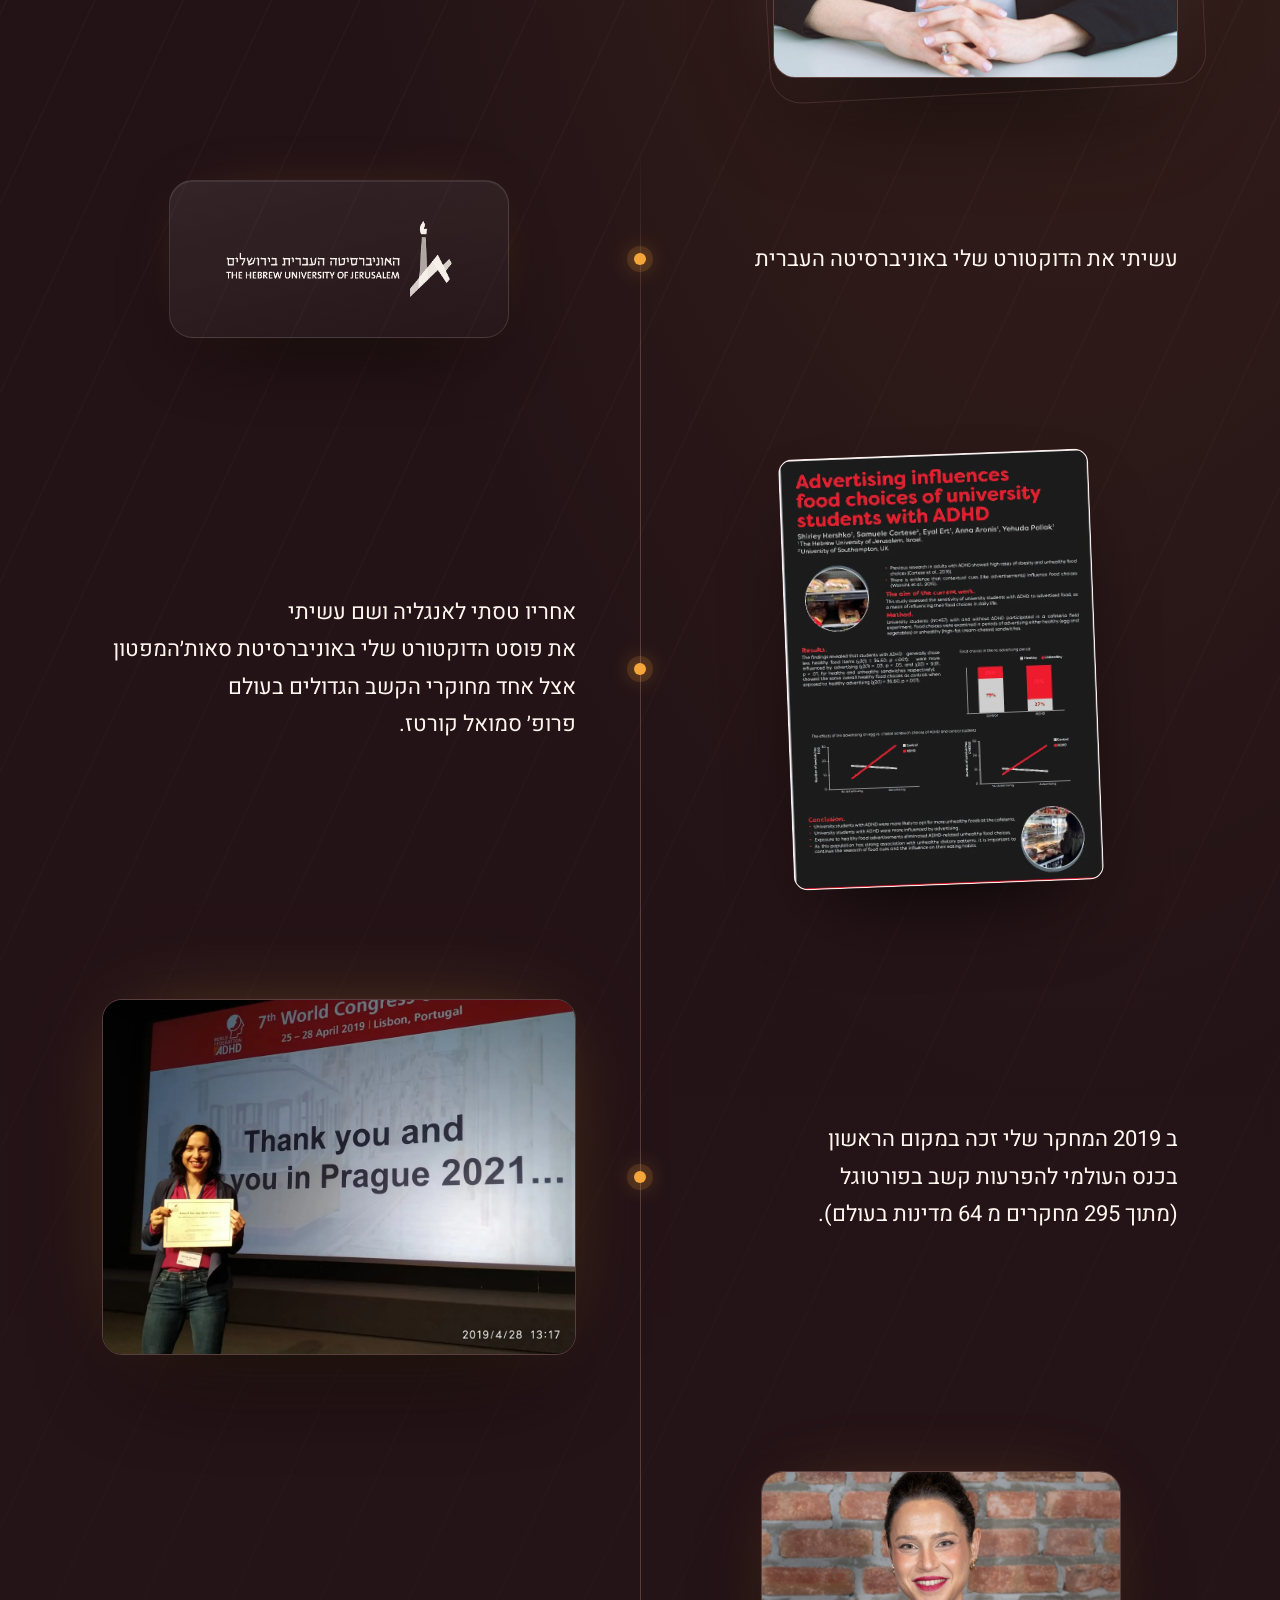
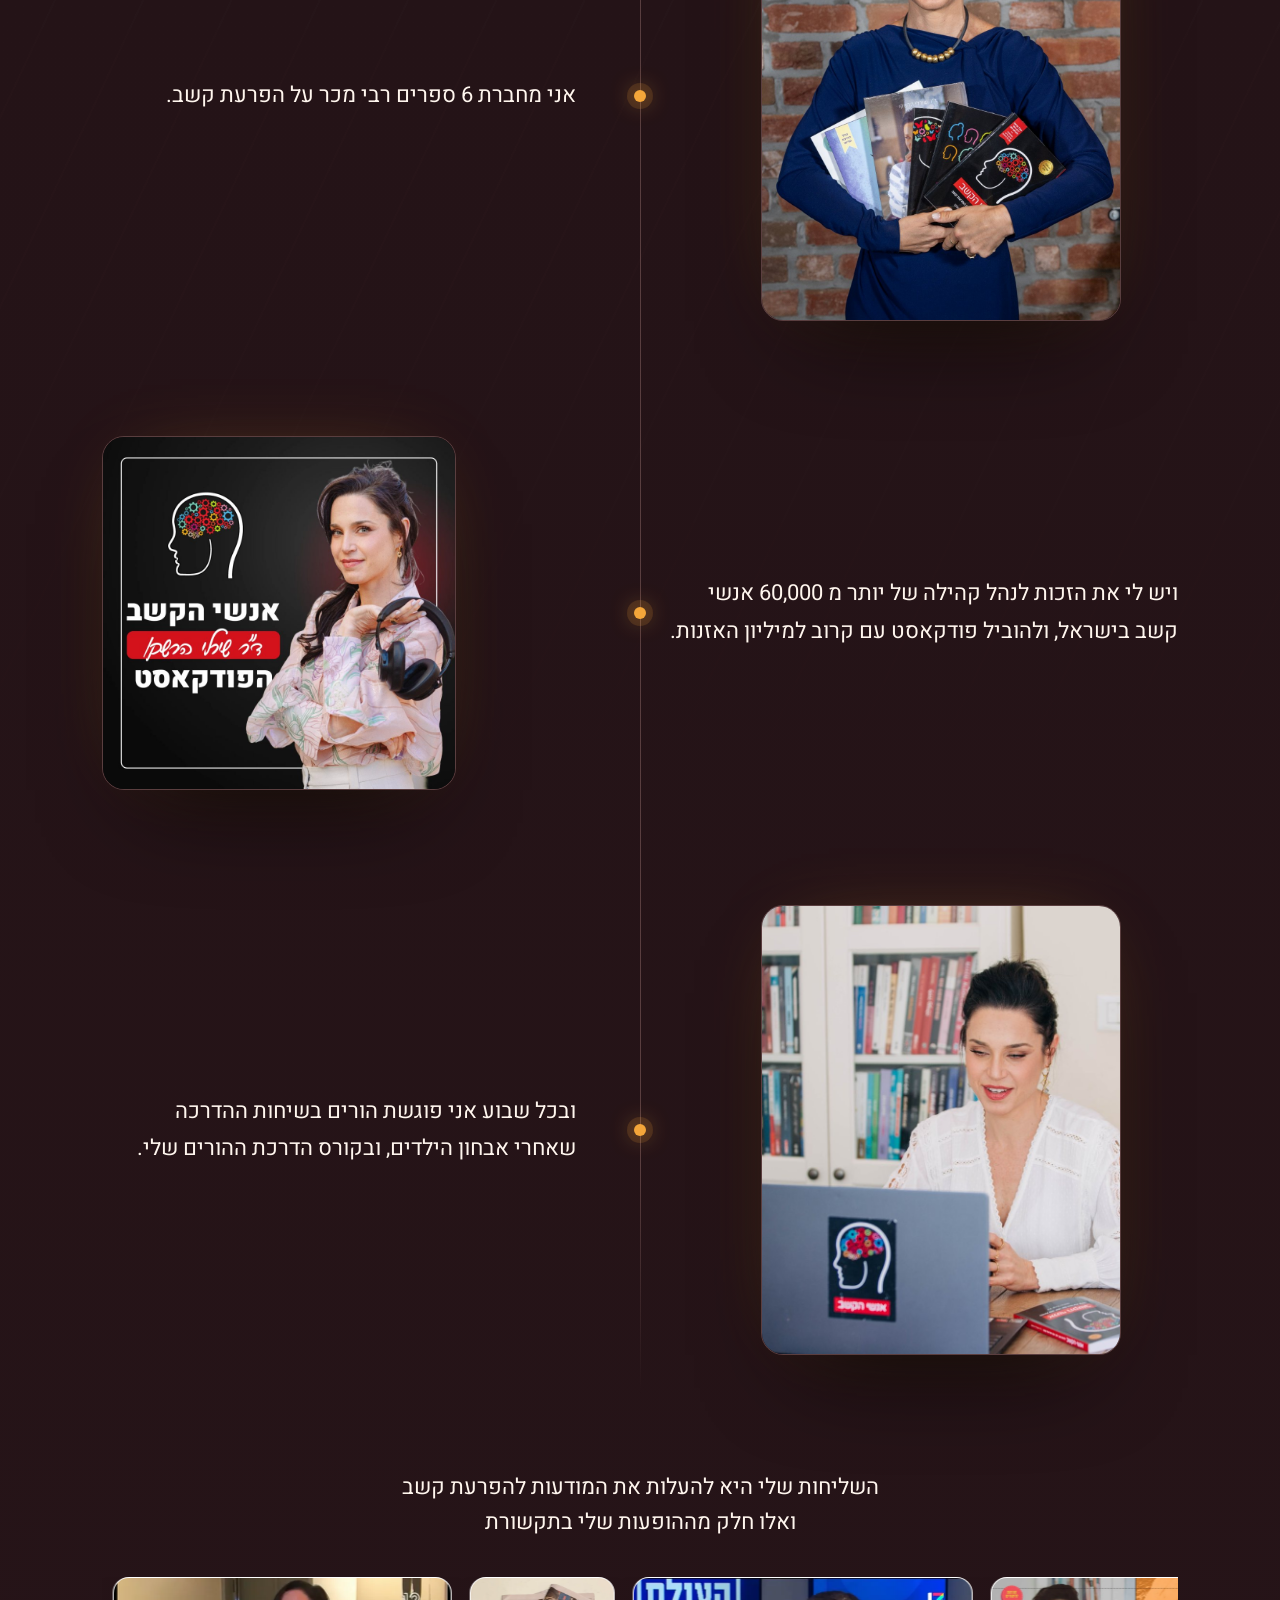
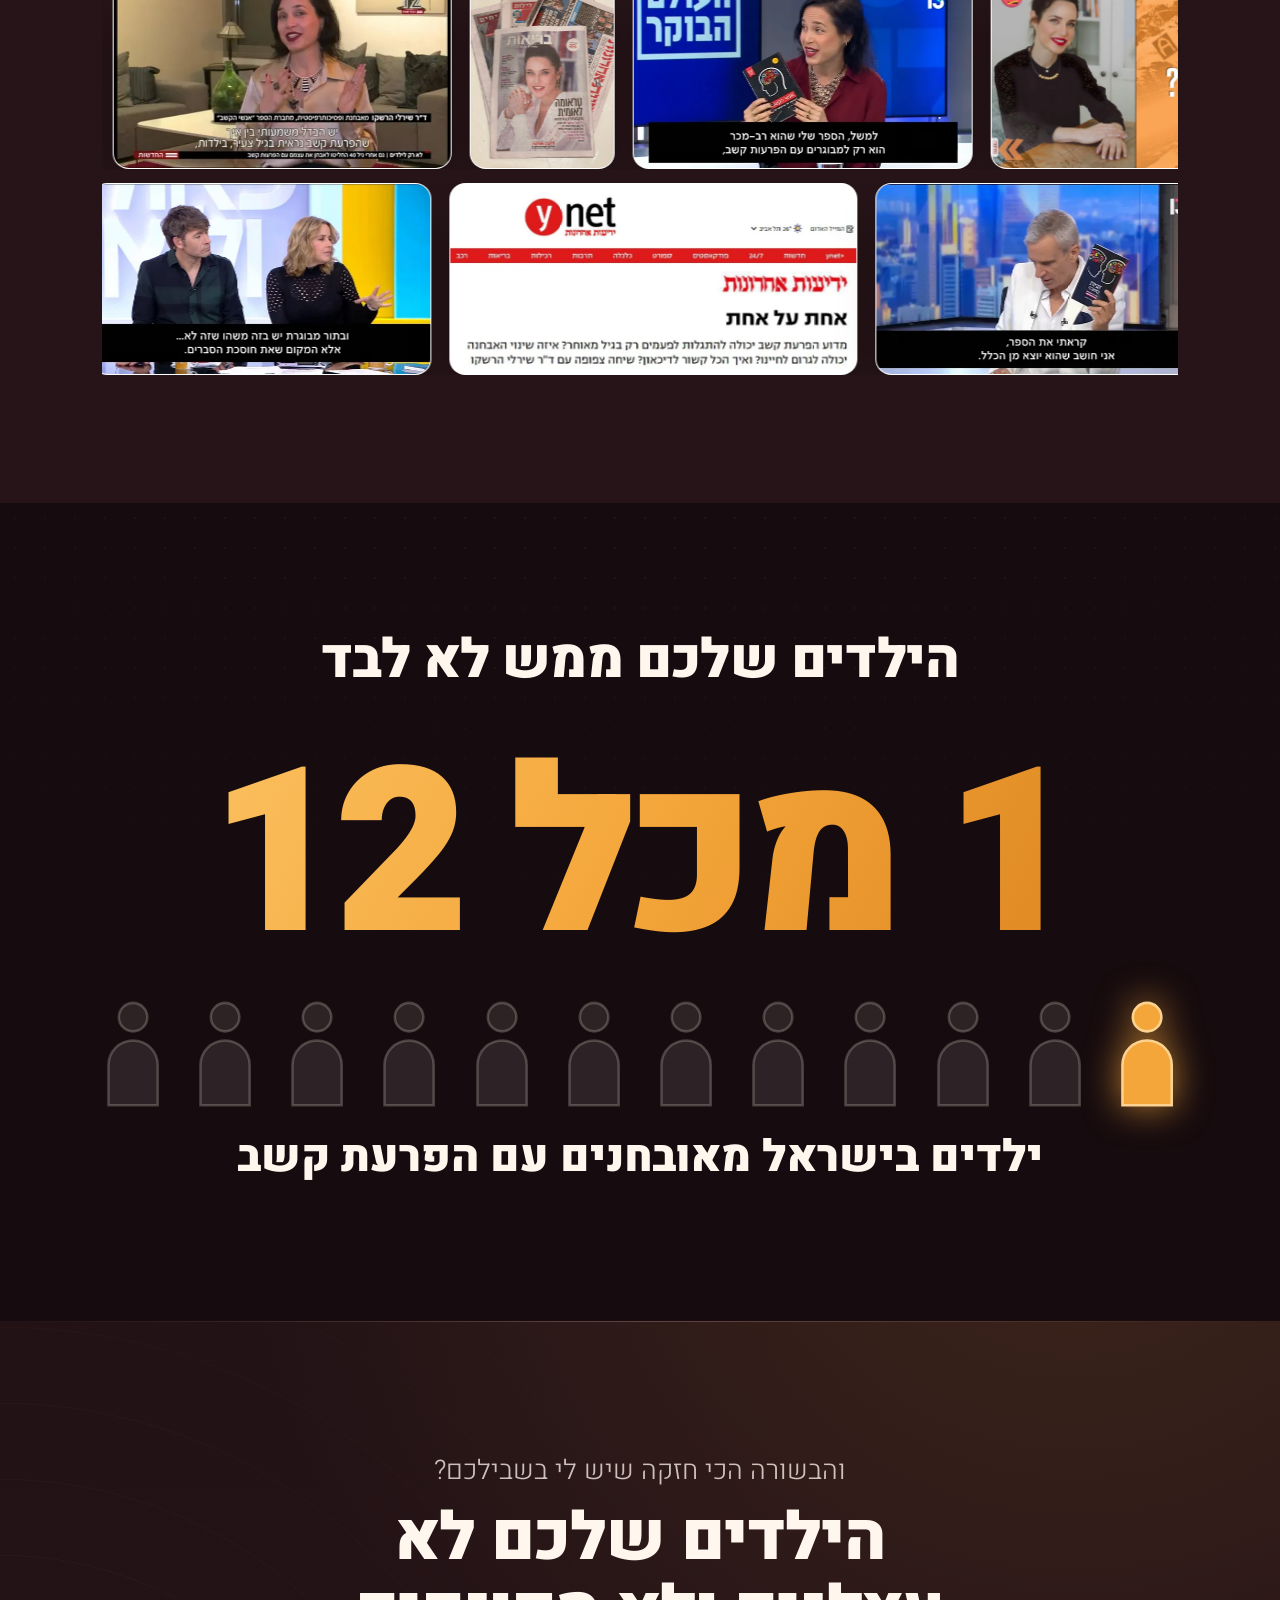
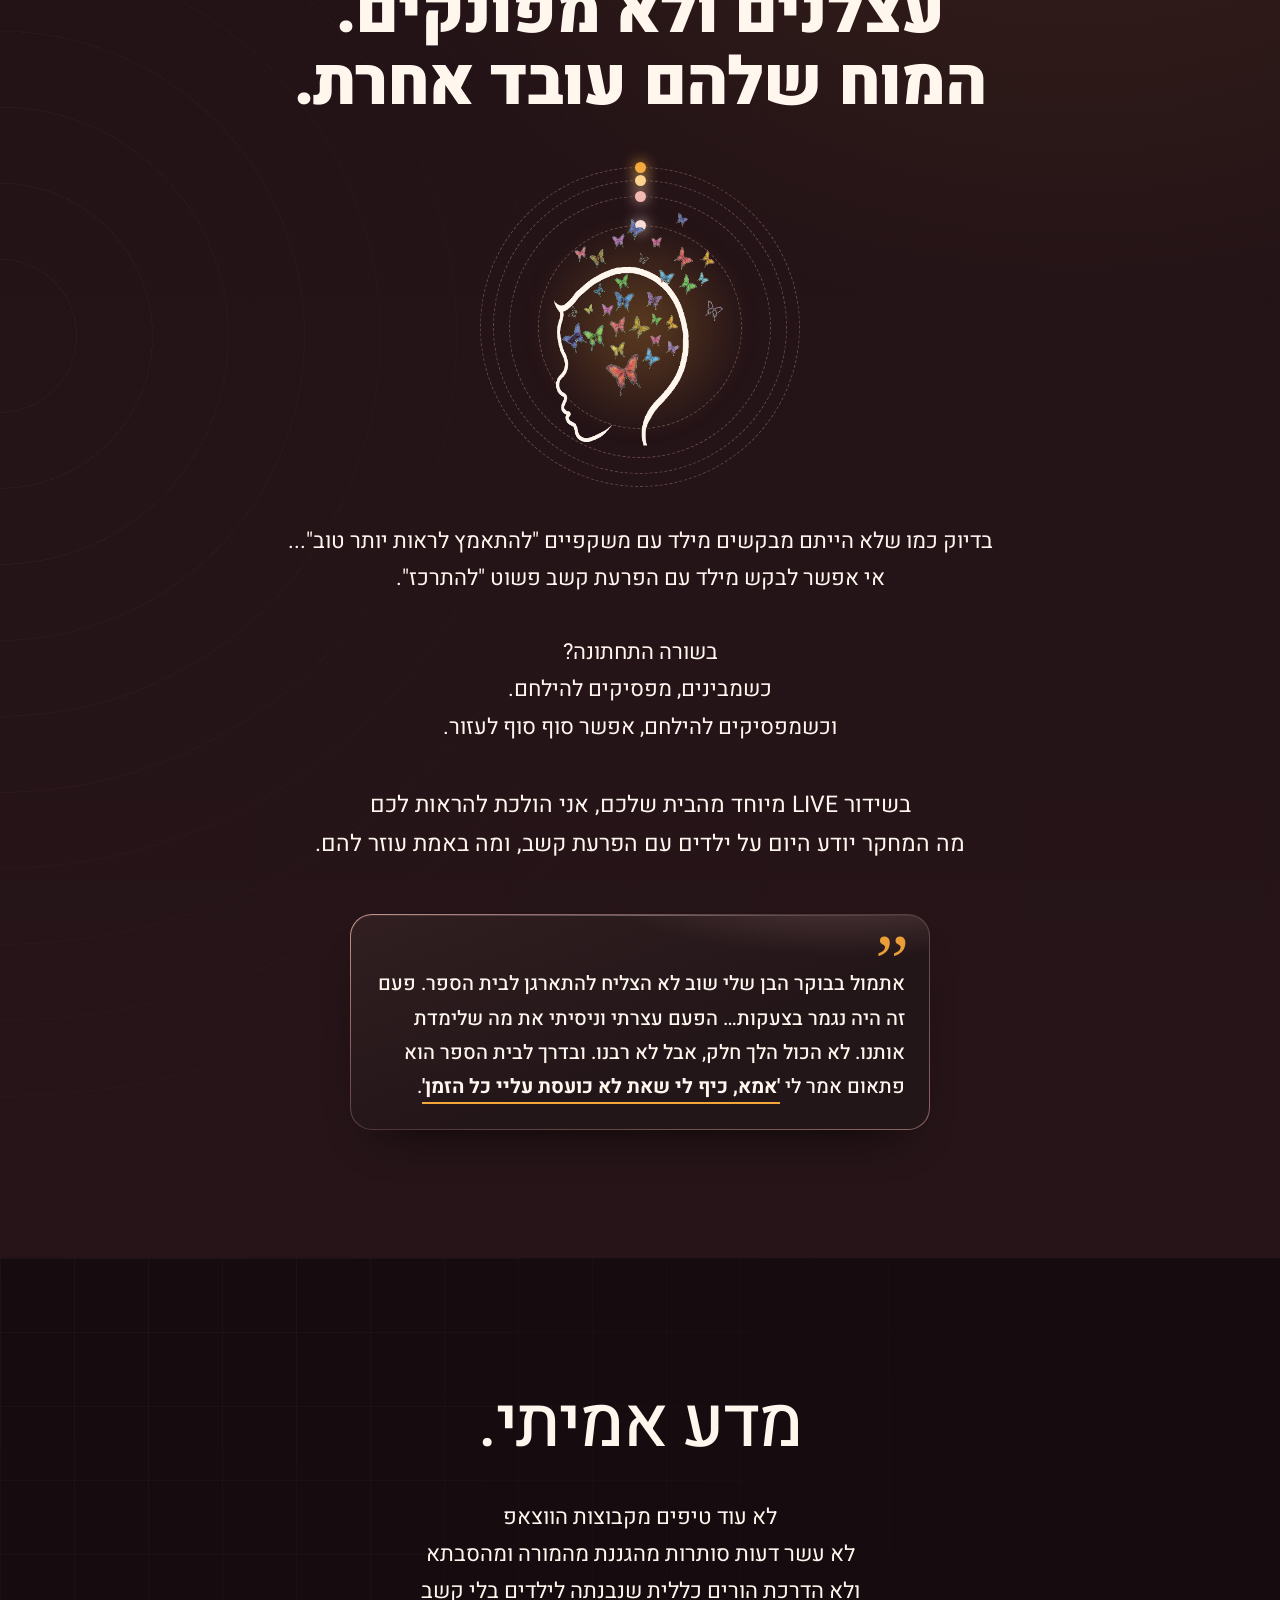
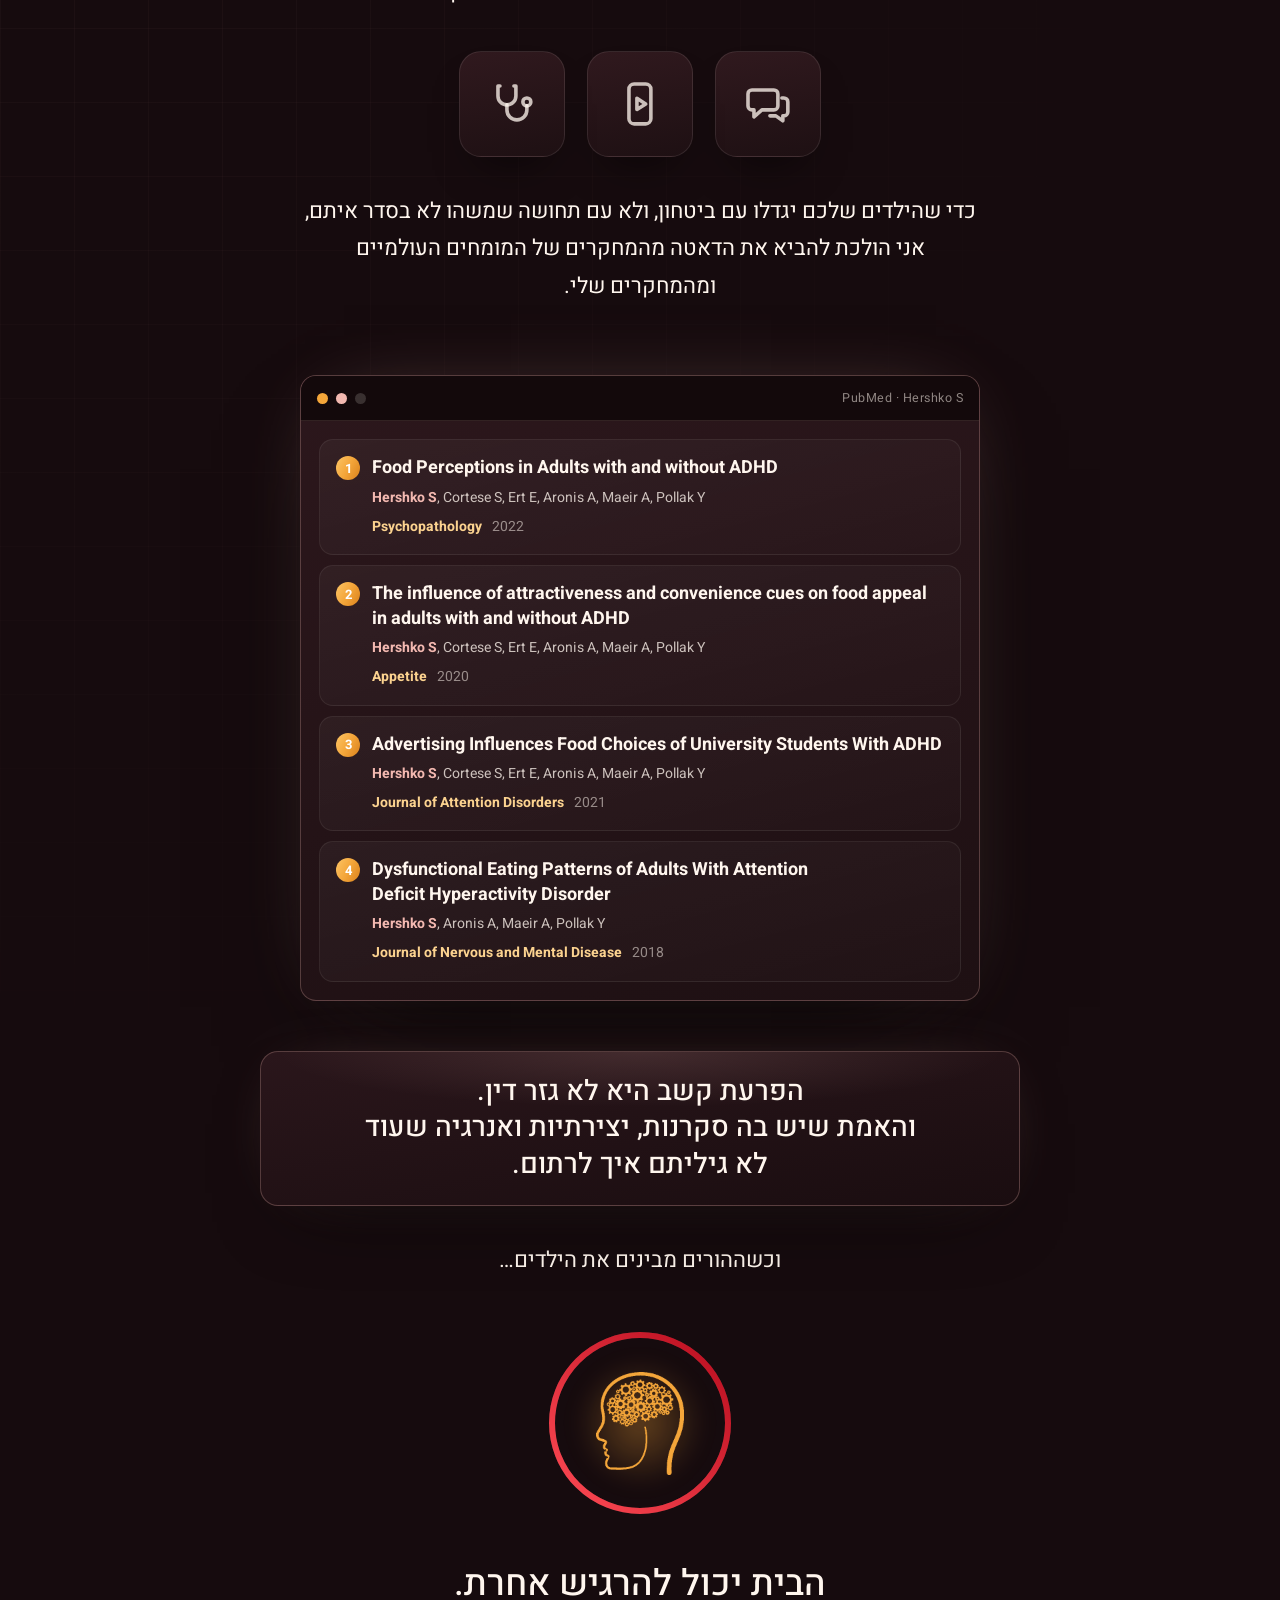
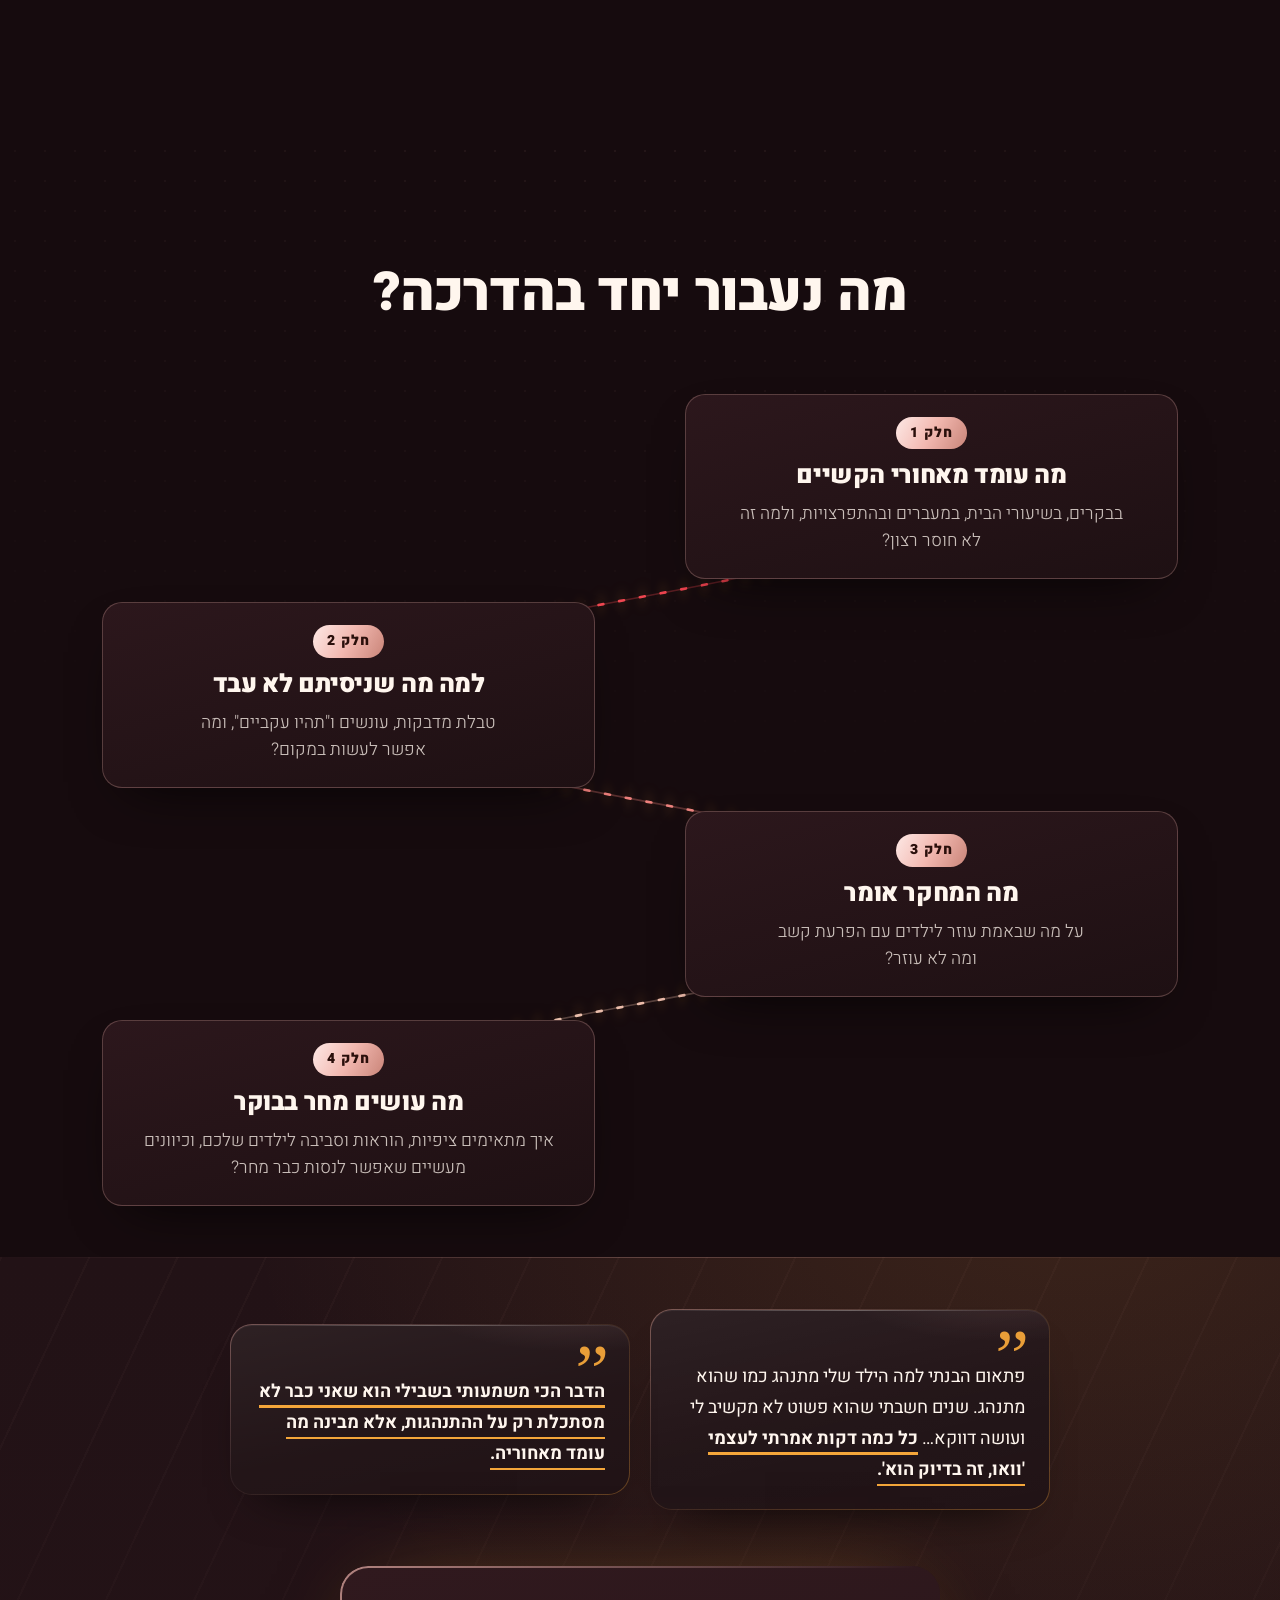
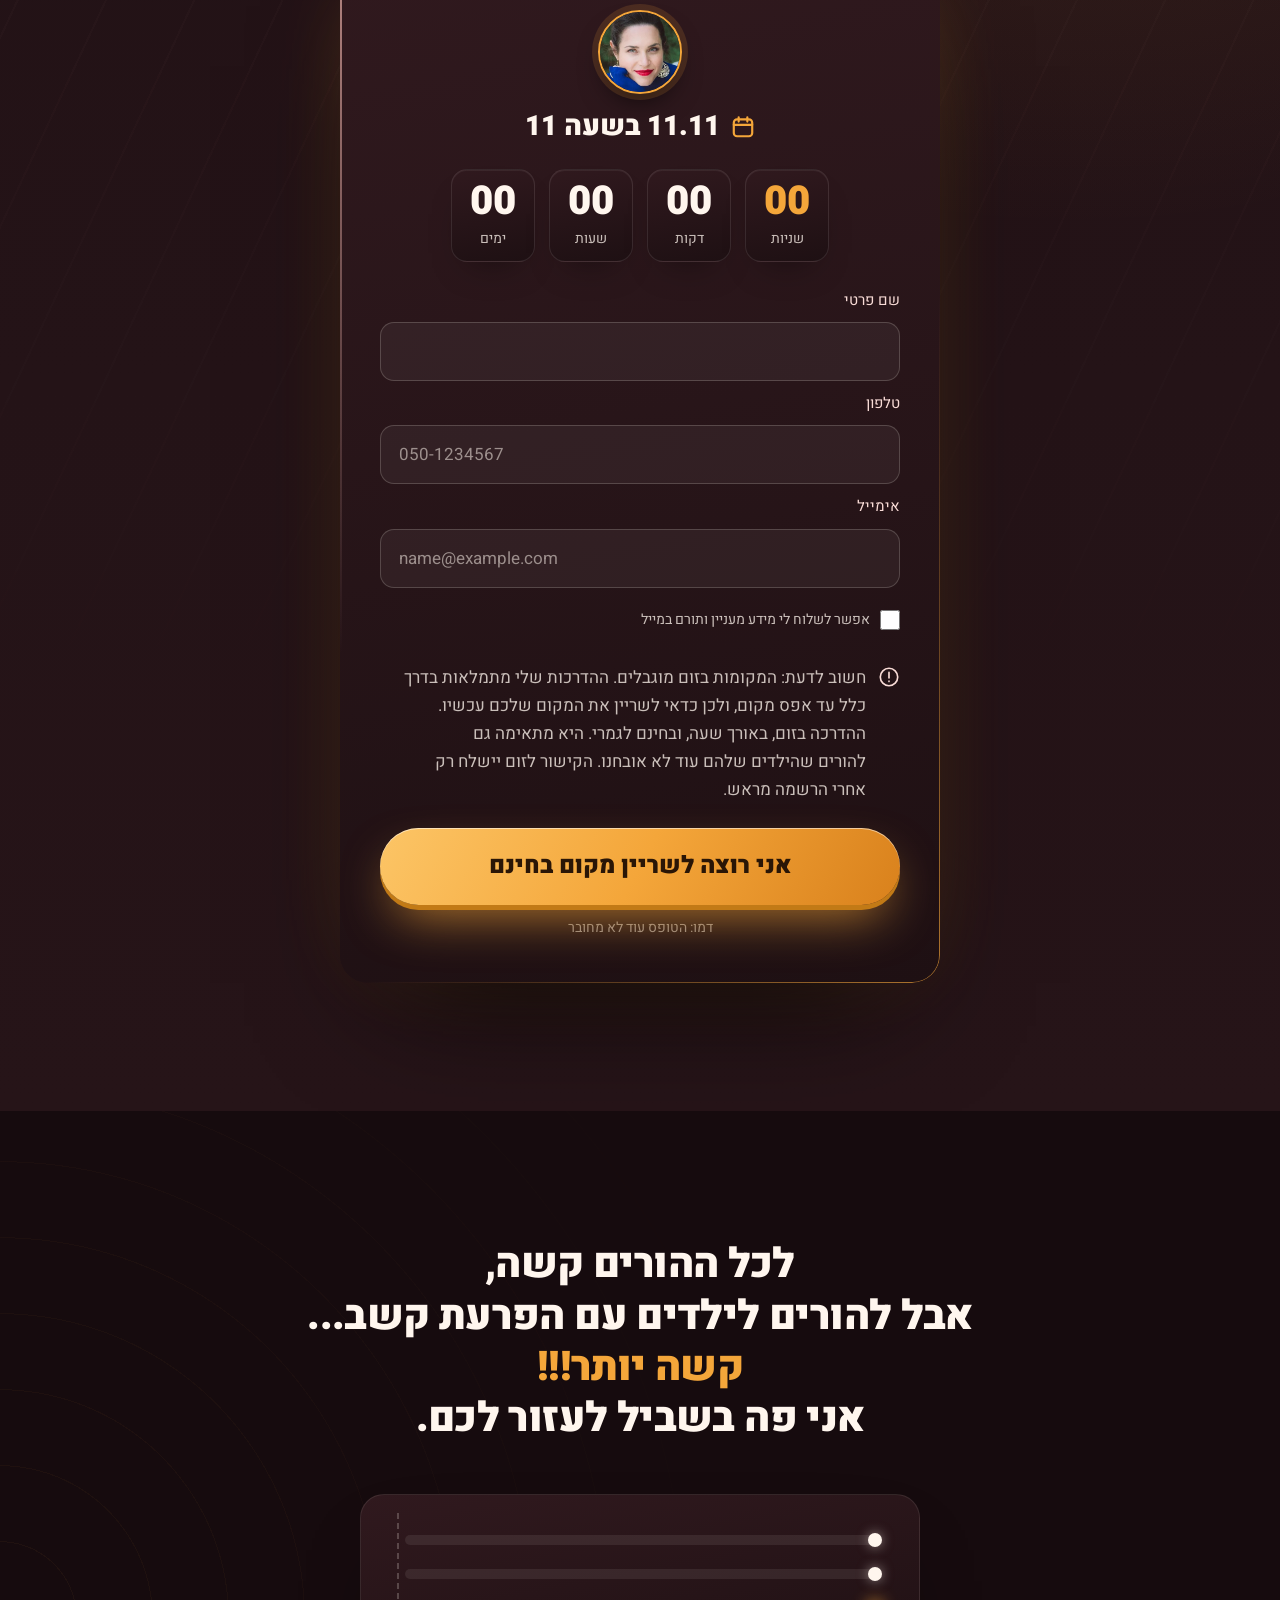
==== commit 7294e7c8: "דף ההורים: תמונת המשפחה במקום תמונת המעבר Co-Authored-By: Claude Opus 5.5 <noreply@anthropic.com>" ====
--- a/webinar/horim.html
+++ b/webinar/horim.html
@@ -708,7 +708,7 @@
       <div class="race"><div class="race__lane"><i></i></div><div class="race__lane"><i></i></div><div class="race__lane me"><i></i></div><div class="race__lane"><i></i></div></div>
     </div>
     <p class="lead reveal">אני רוצה לתת לכם את המפה, ולעזור לכם לחזור ליהנות מהילדים שלכם.</p>
-    <figure class="free reveal"><img src="assets/hallway.jpg" alt="ד״ר שירלי הרשקו" width="900" height="1350" loading="lazy"></figure>
+    <figure class="free reveal"><img src="assets/family-home.jpg" alt="ד״ר שירלי הרשקו בבית" width="900" height="1350" loading="lazy"></figure>
   </div>
 </section>
 
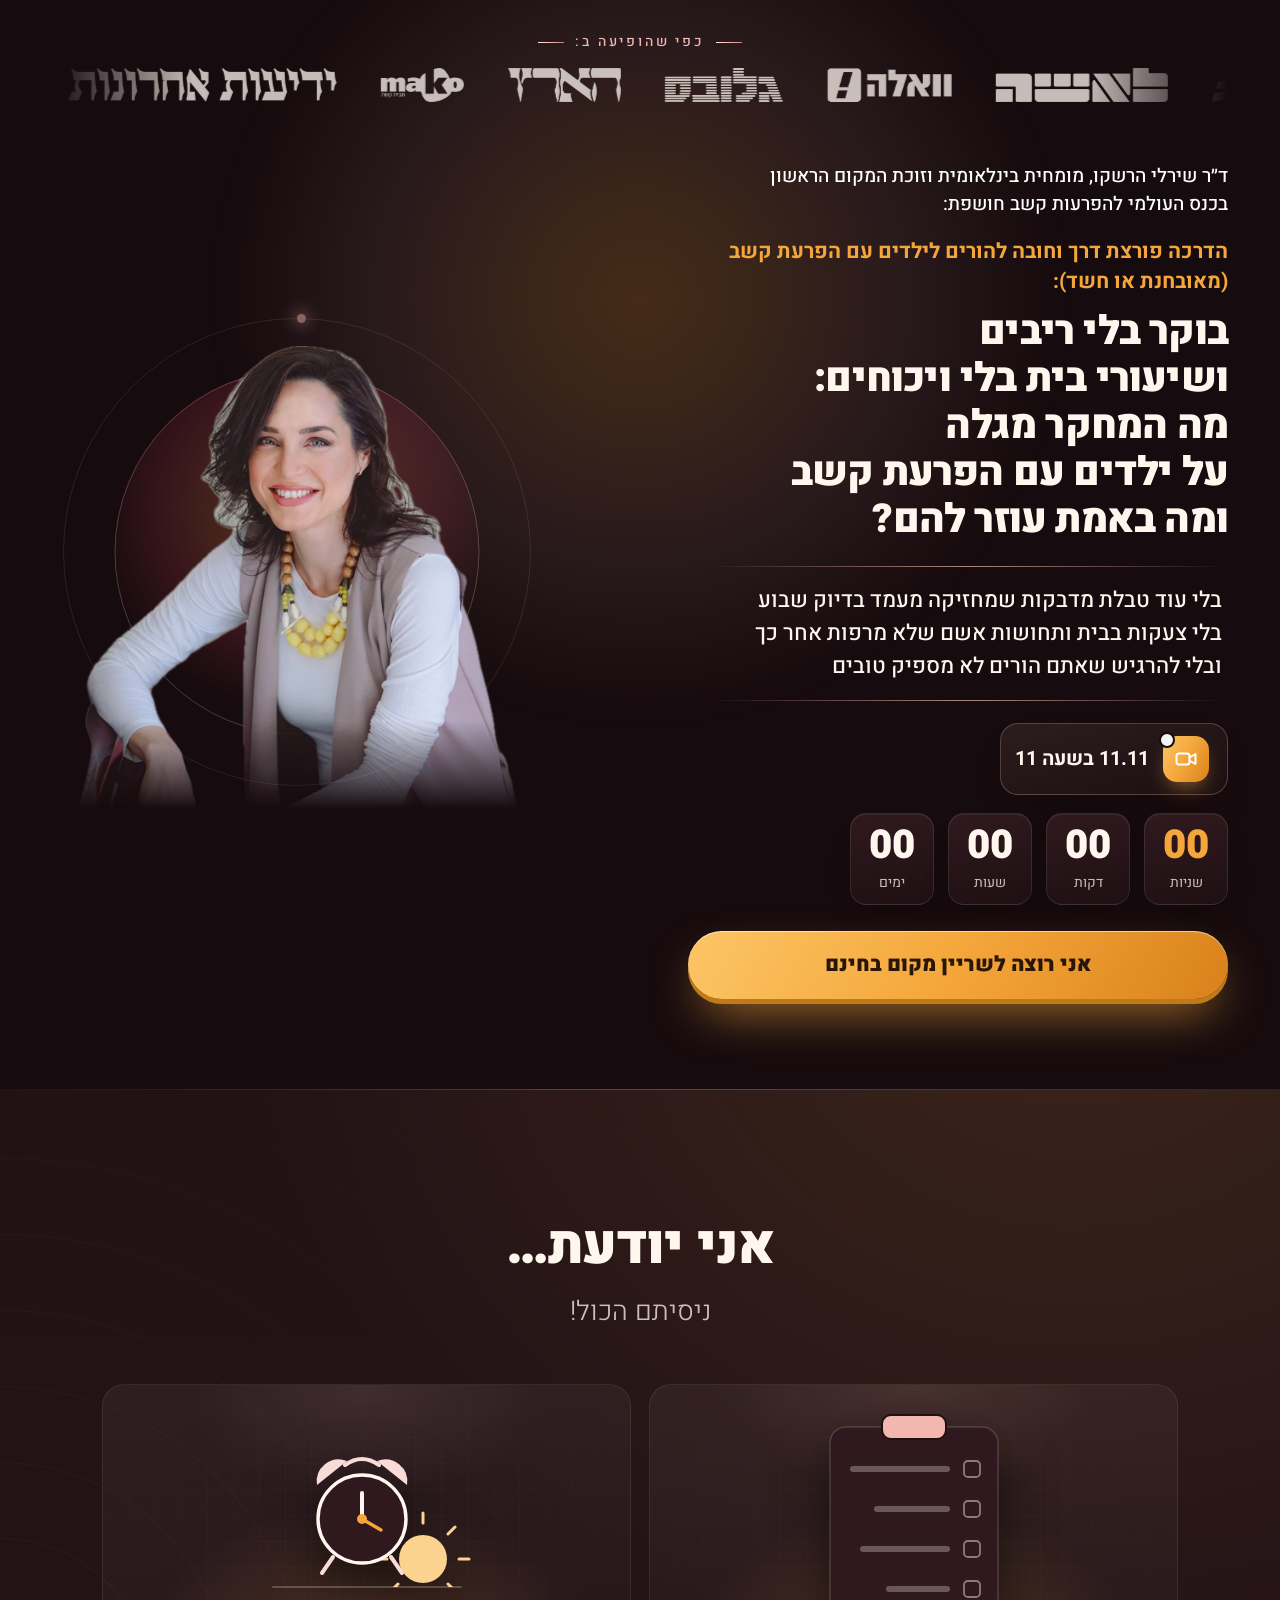
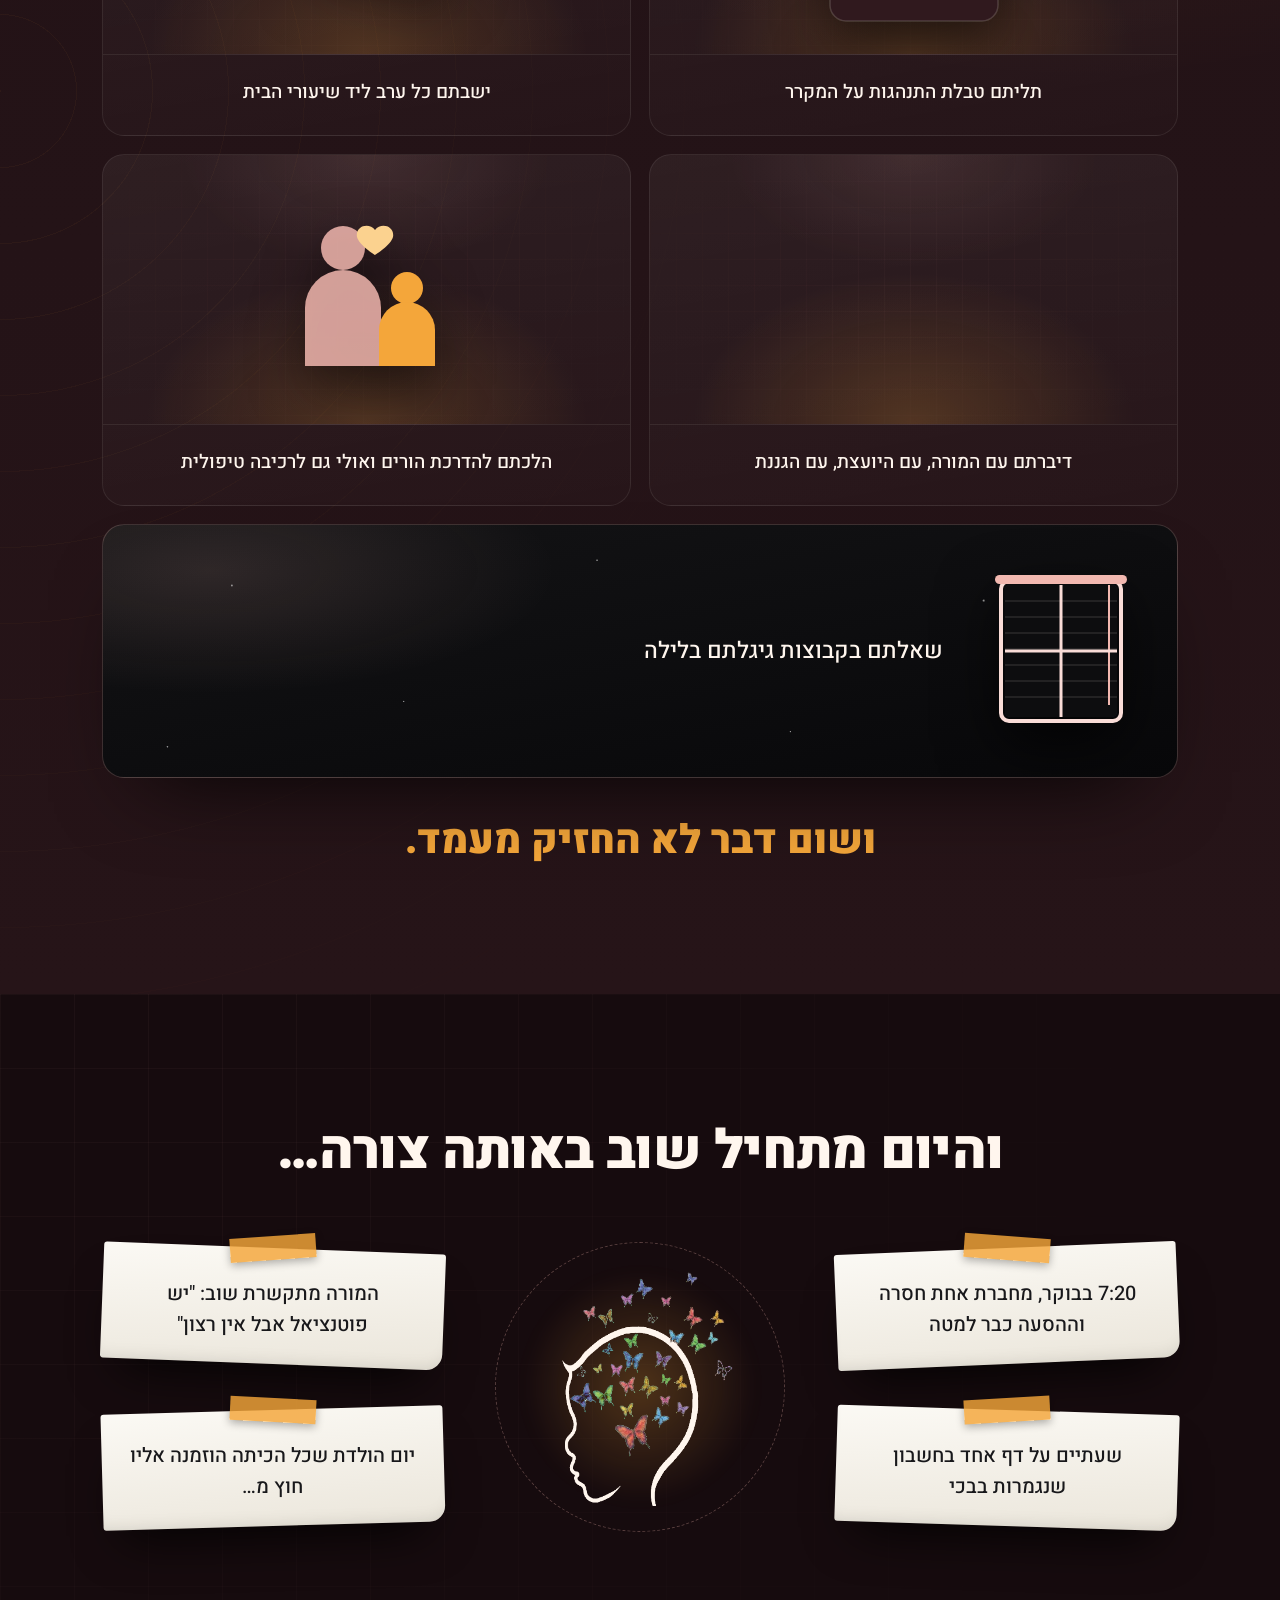
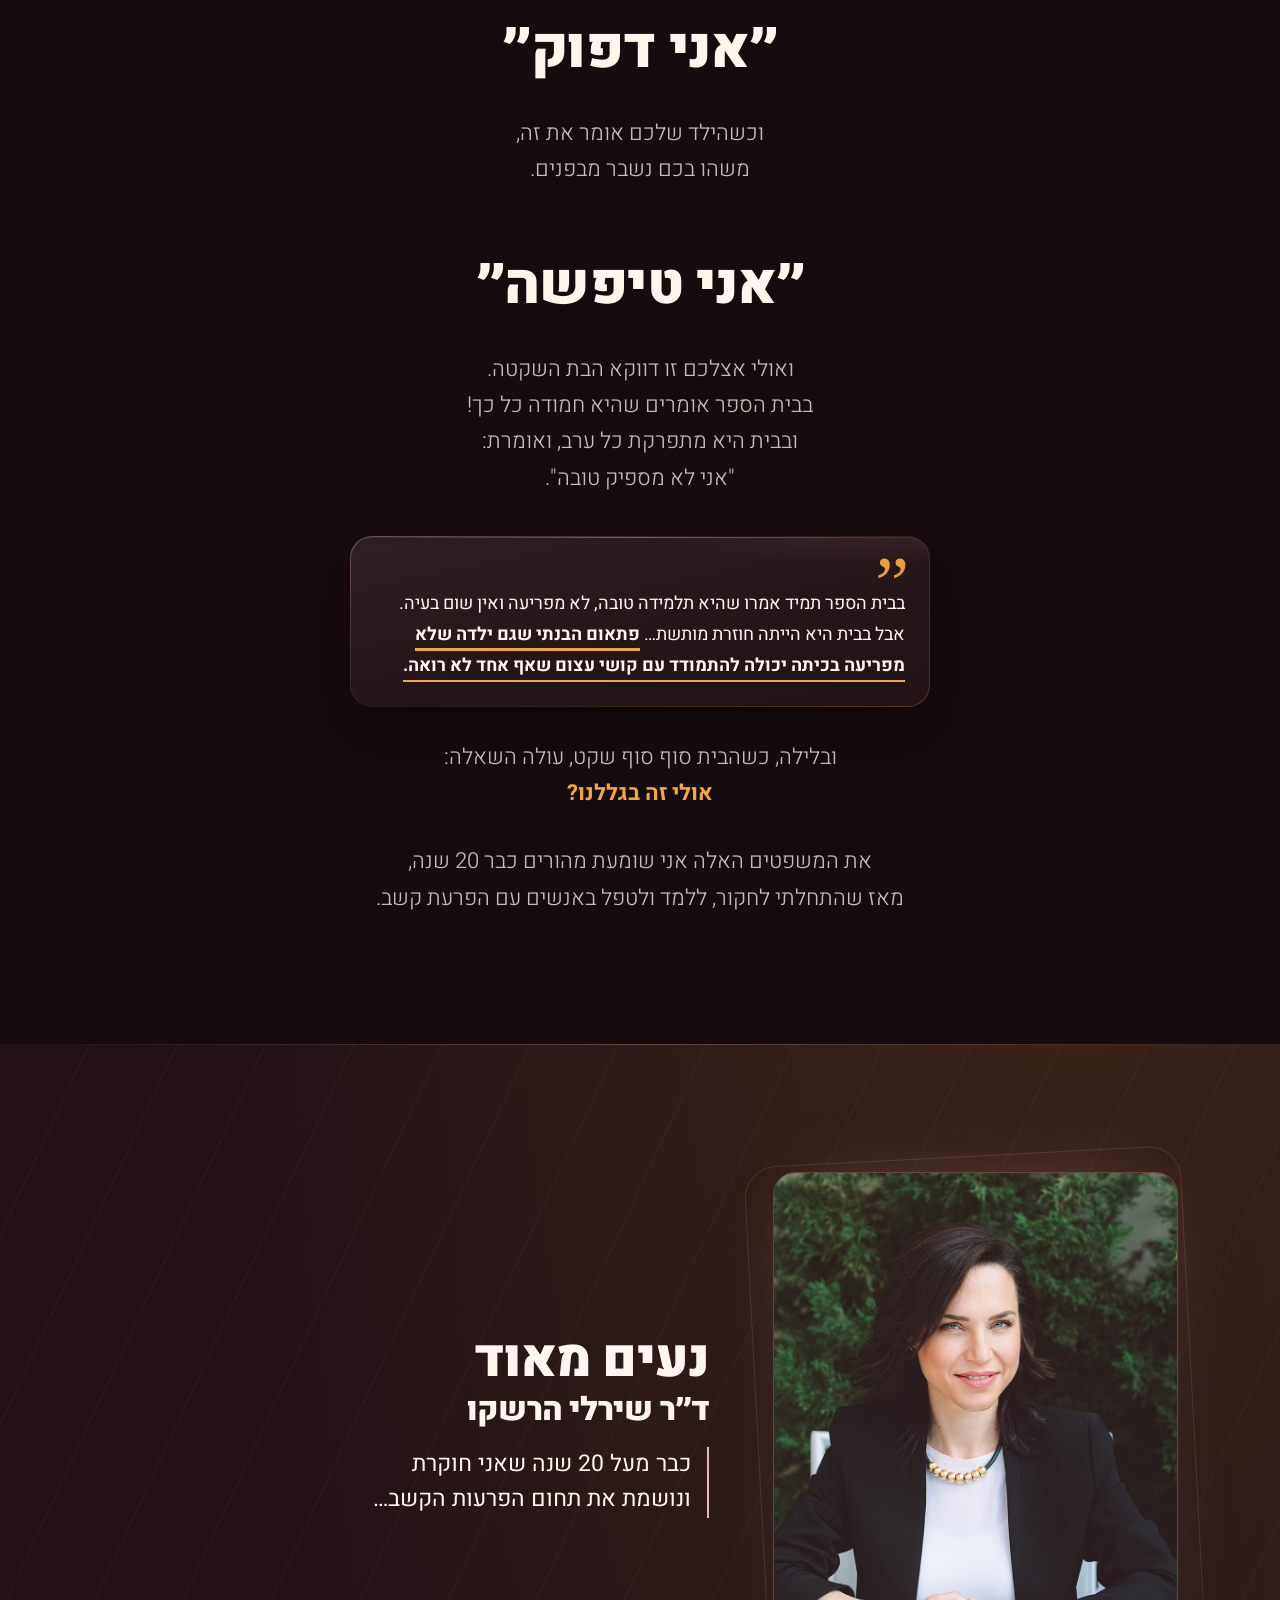
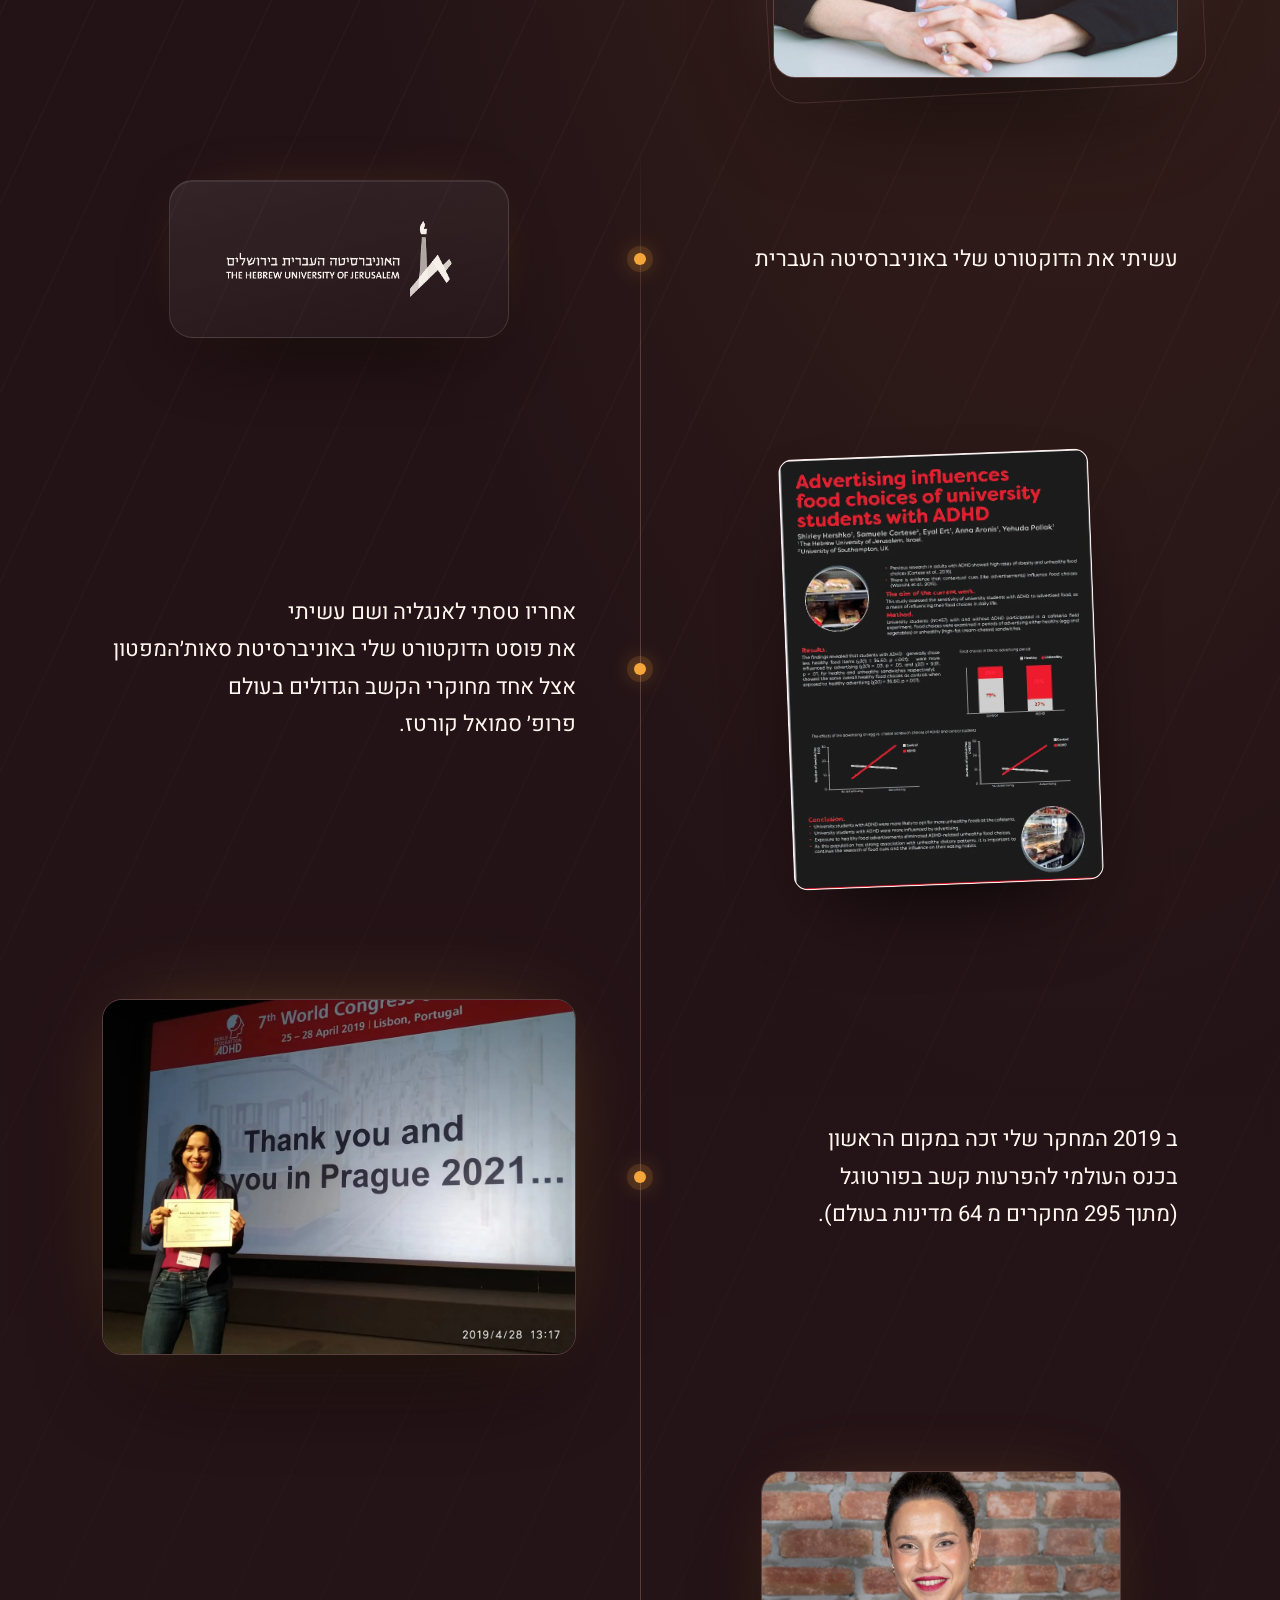
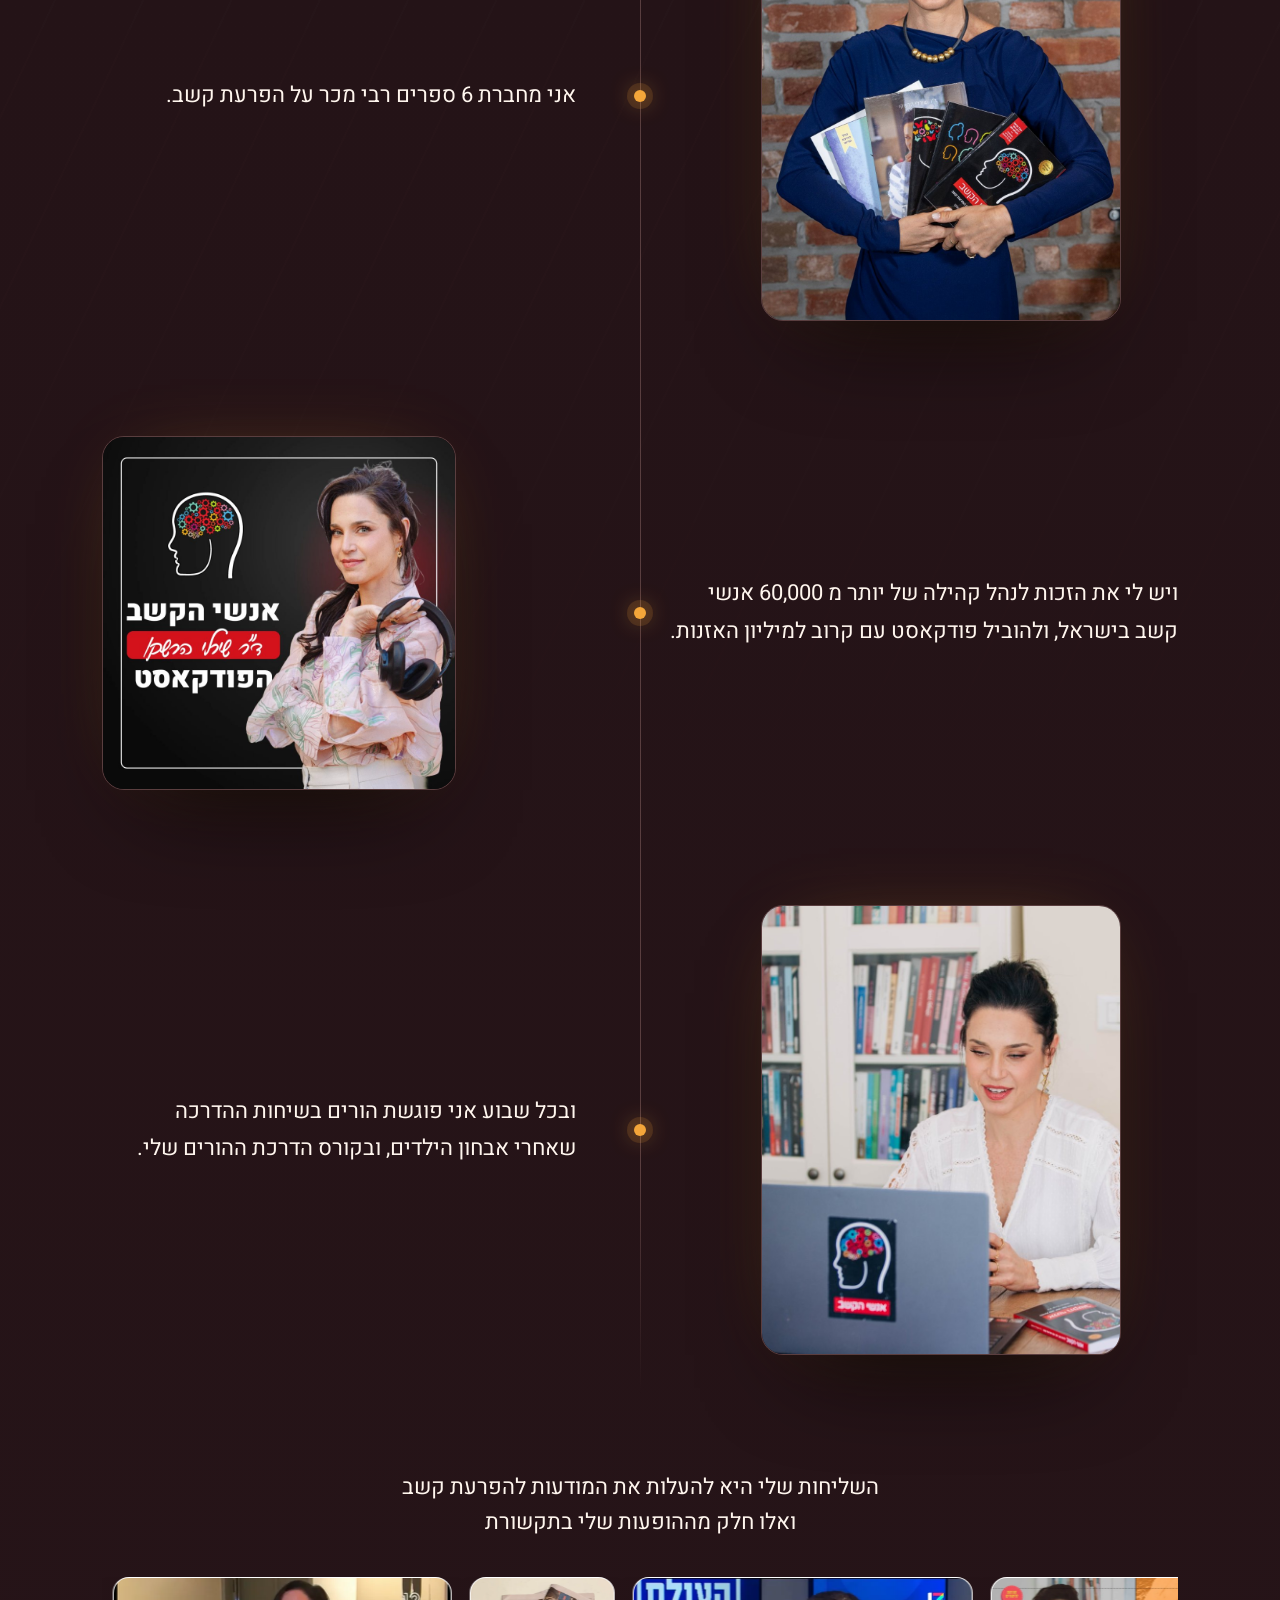
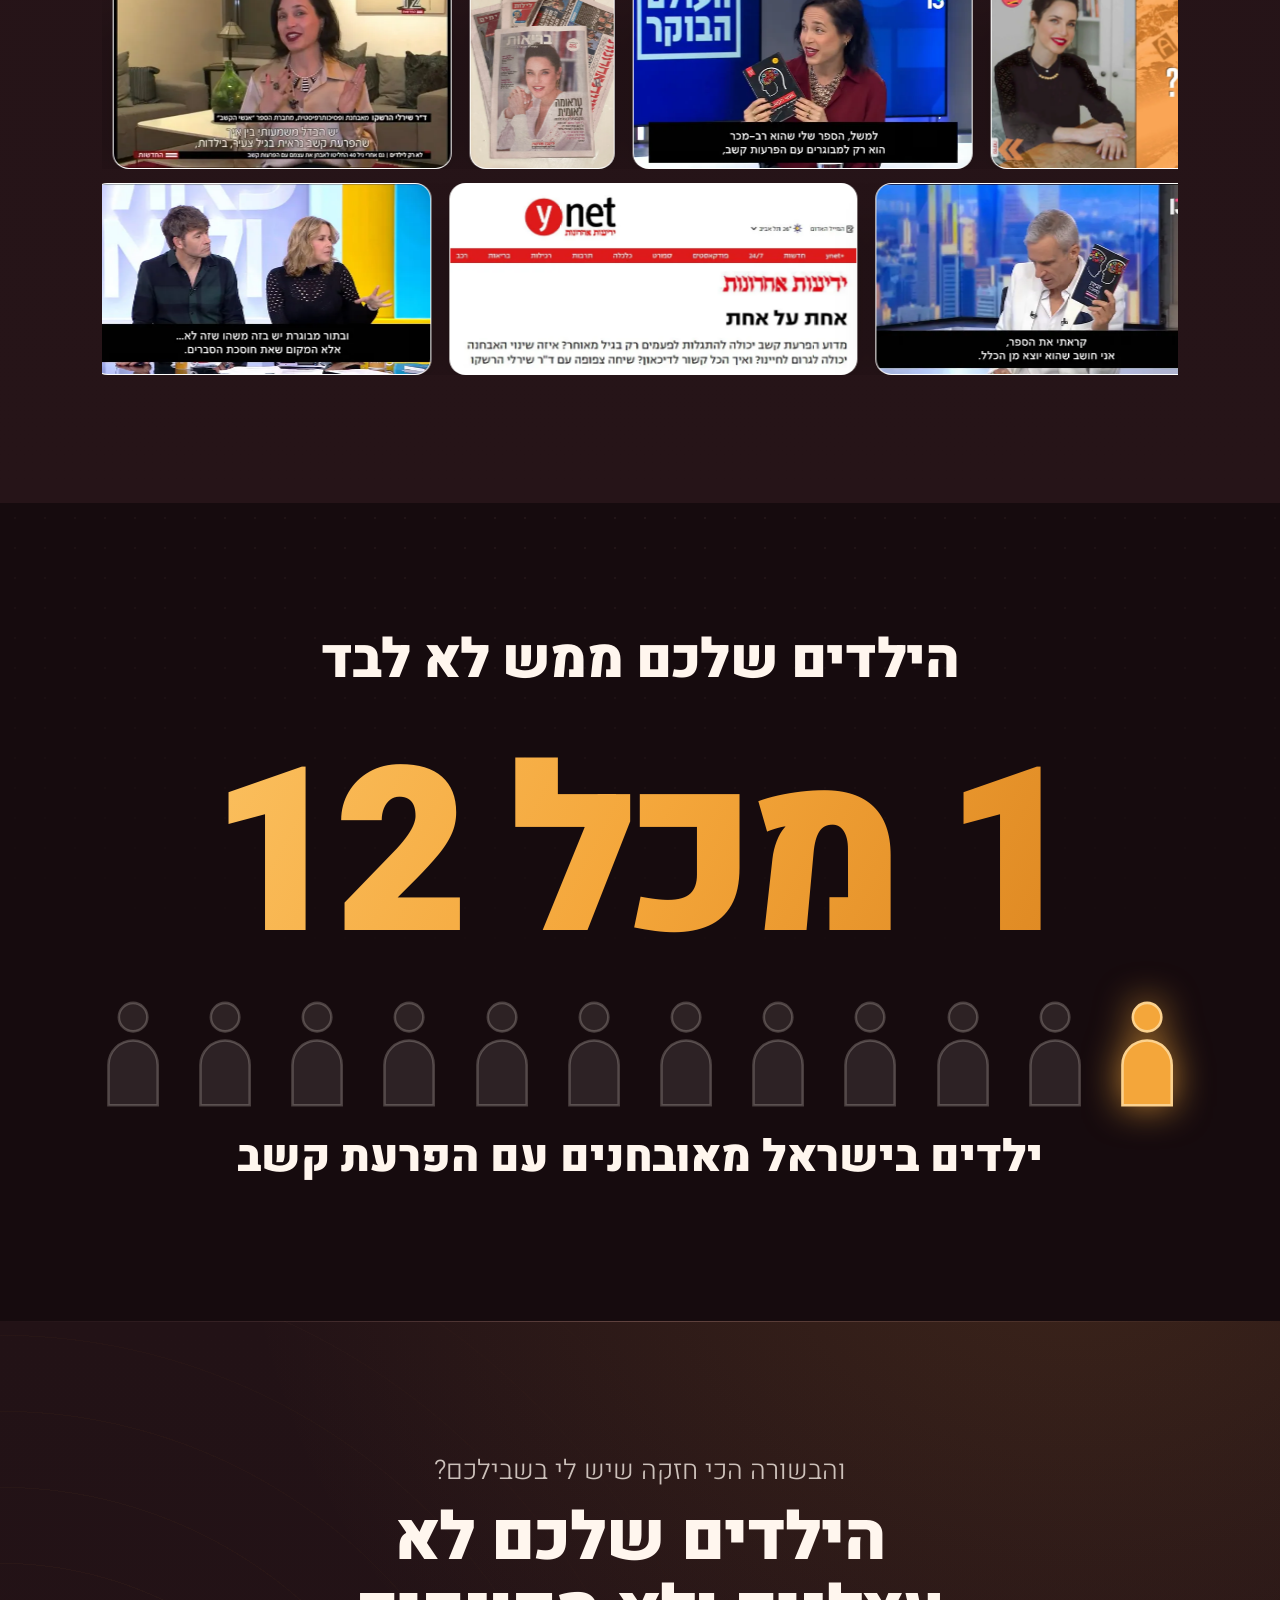
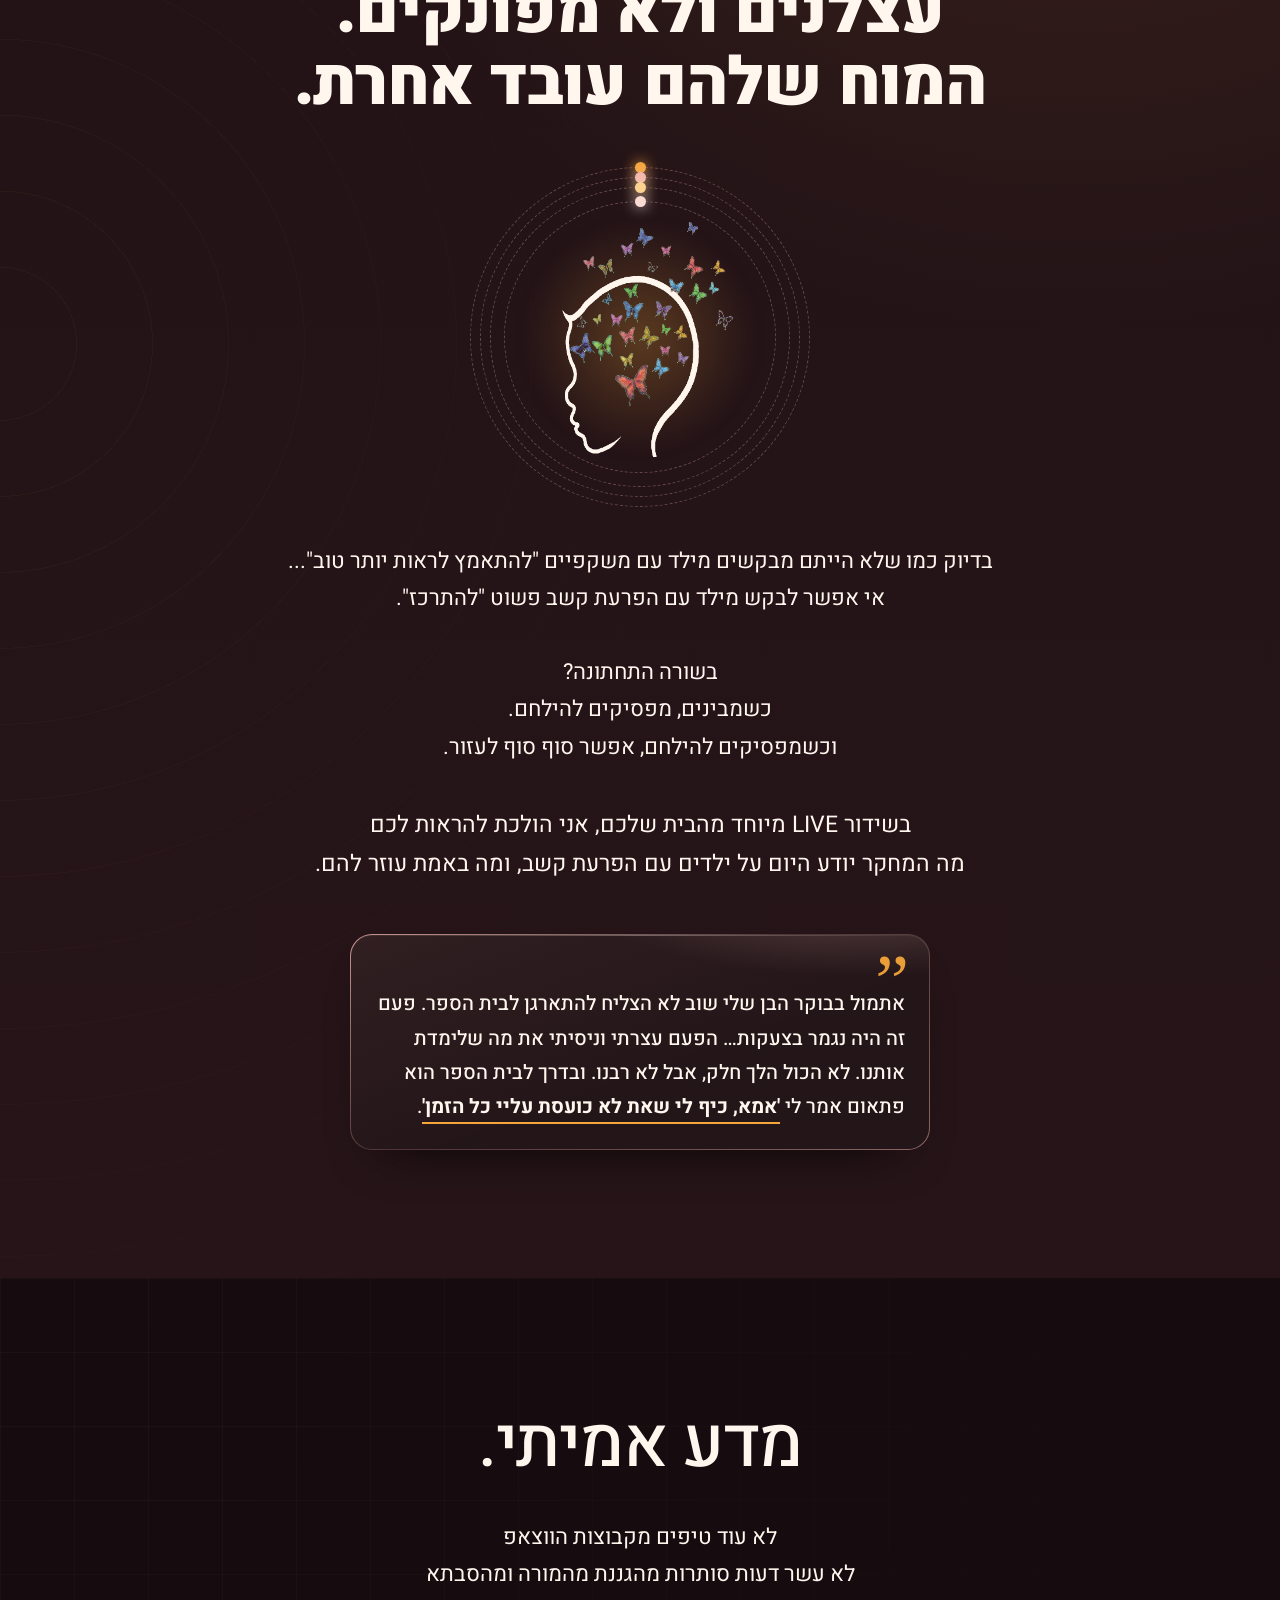
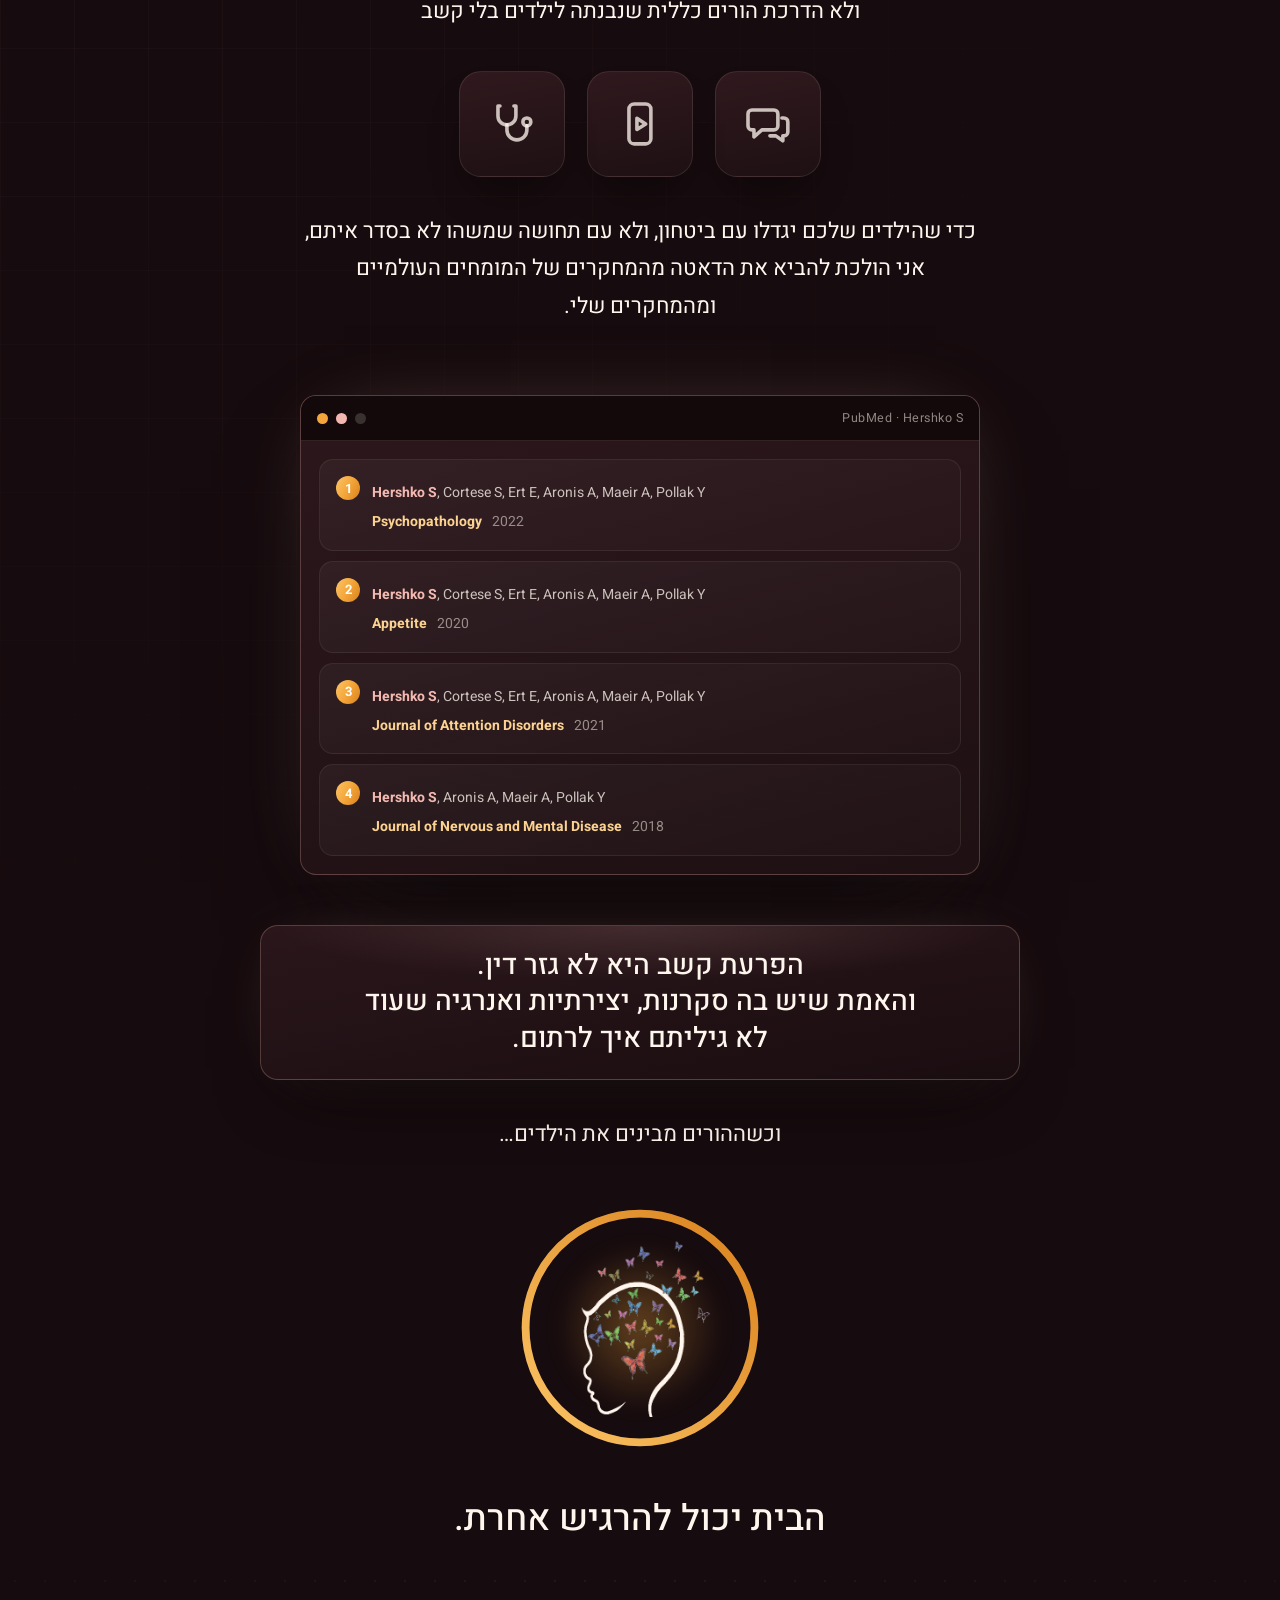
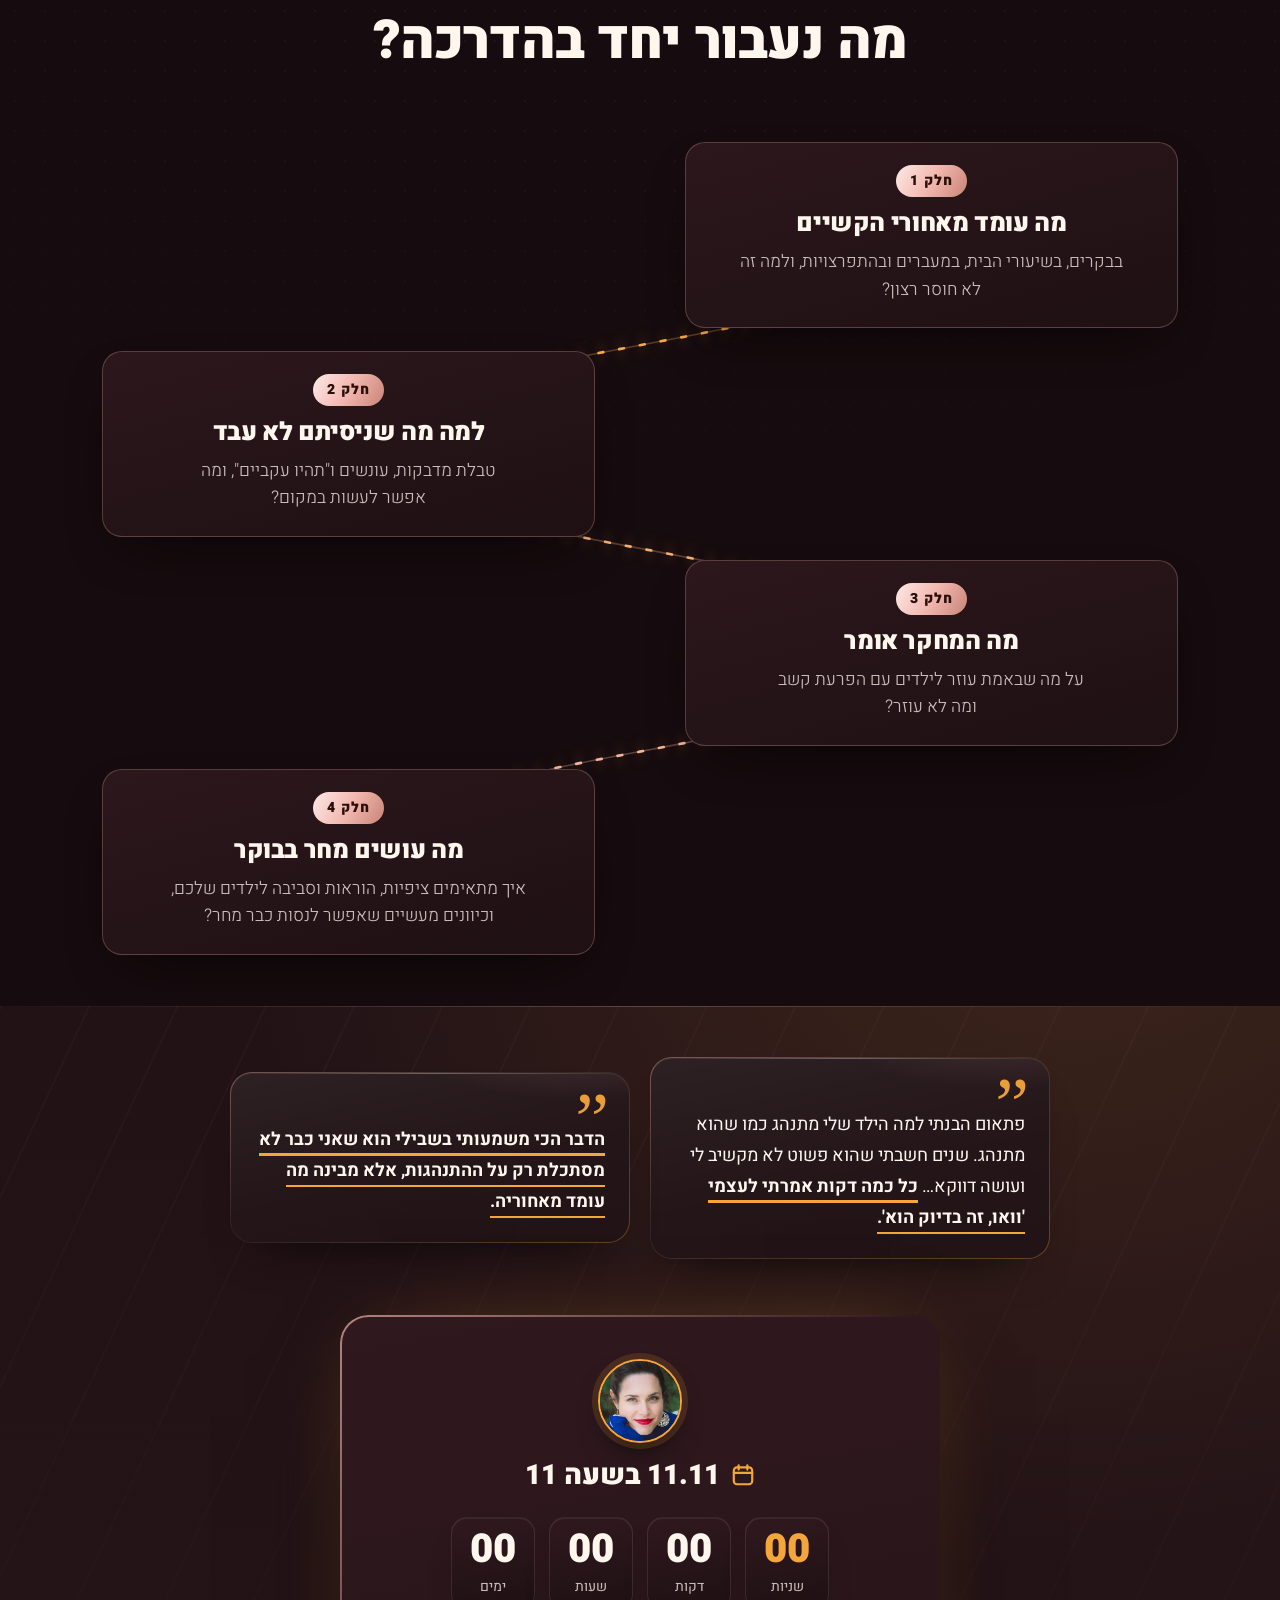
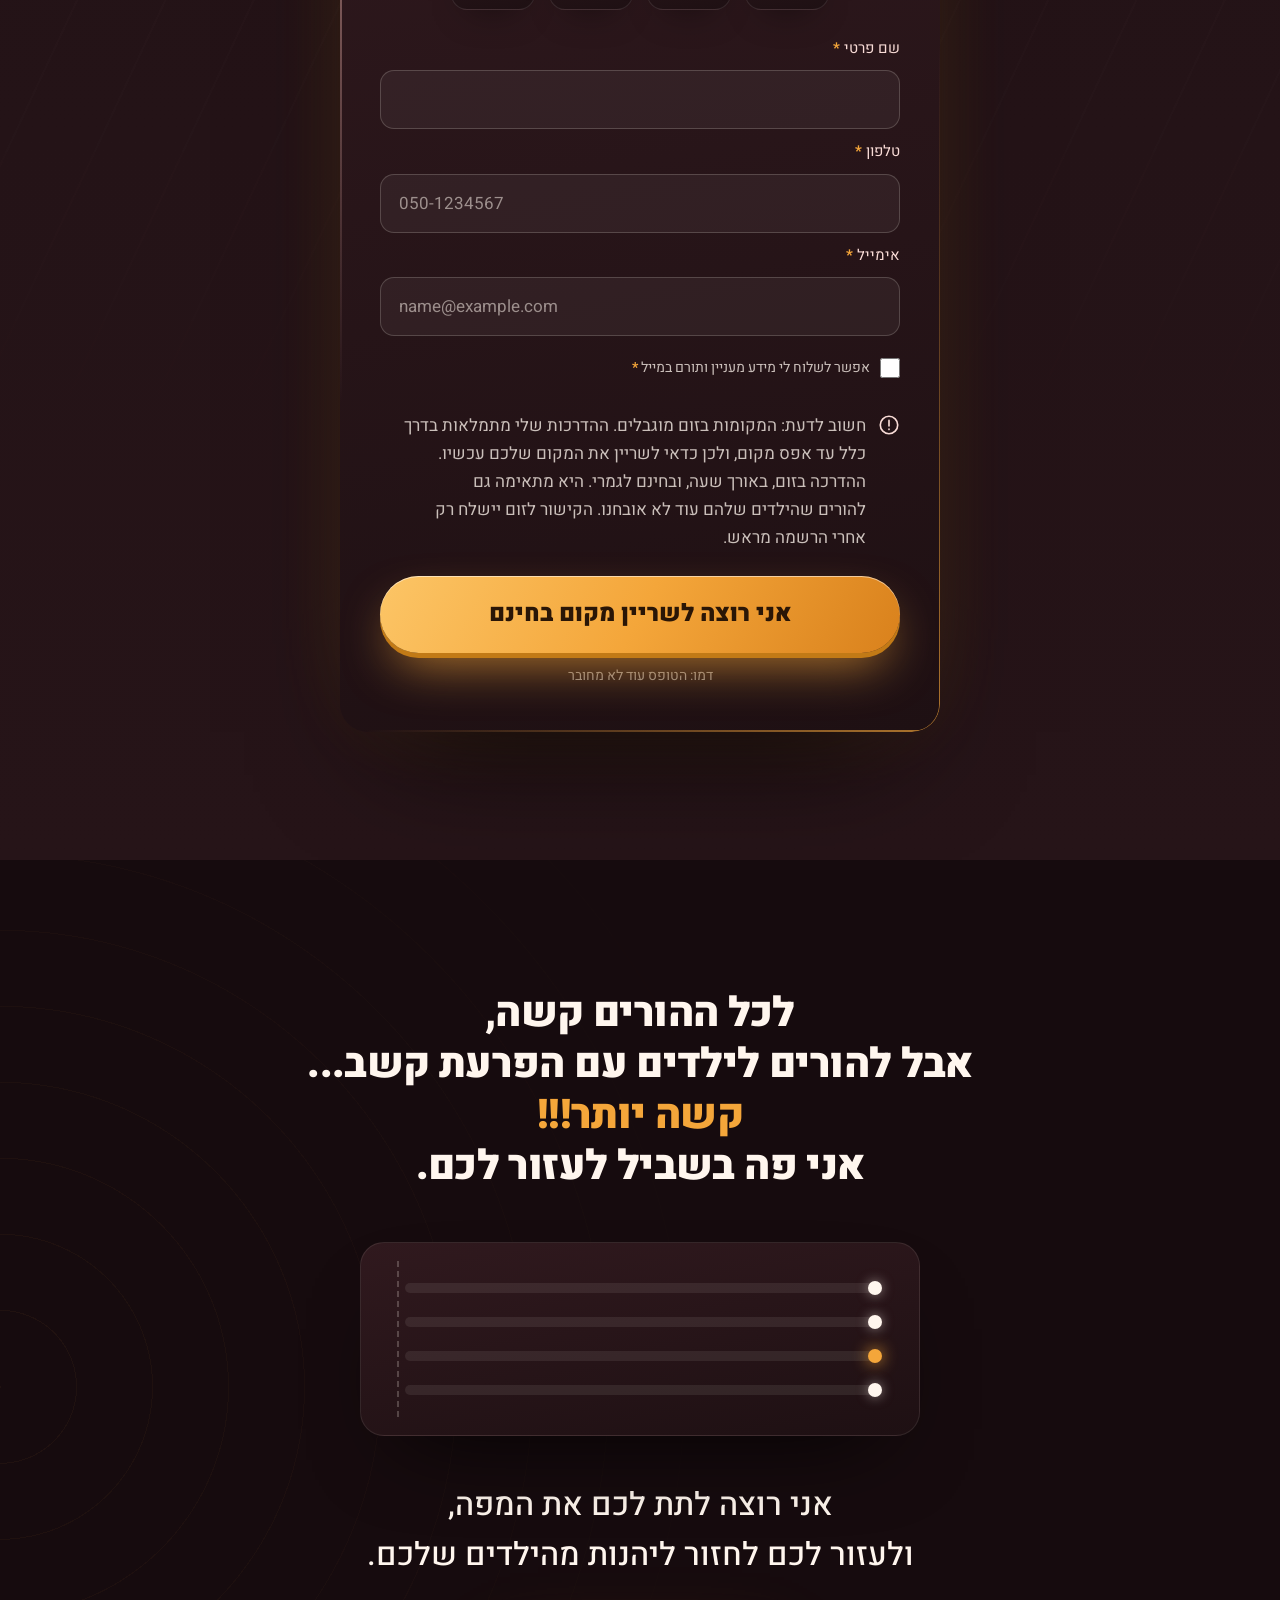
==== commit 23d55bc0: "שני הדפים: גלגלים מסתובבים בלוגו של המבוגרים, מחקרים בלי שמות המאמרים, שדות חובה מסומנים. דף ההורים:" ====
--- a/webinar/horim.html
+++ b/webinar/horim.html
@@ -601,9 +601,9 @@
     <h2 class="reveal" data-d="1">הילדים שלכם לא עצלנים ולא מפונקים.<br>המוח שלהם עובד אחרת.</h2>
     <div class="brainorb reveal" aria-hidden="true">
       <span class="orb" style="--in:0%;--t:13s;--dir:normal;--c:var(--a1)"><i></i></span>
-      <span class="orb" style="--in:9%;--t:7s;--dir:reverse;--c:var(--a2)"><i></i></span>
-      <span class="orb" style="--in:18%;--t:17s;--dir:normal;--c:var(--a2-soft)"><i></i></span>
-      <span class="orb" style="--in:4%;--t:23s;--dir:reverse;--c:var(--a1-soft)"><i></i></span>
+      <span class="orb" style="--in:3%;--t:7s;--dir:reverse;--c:var(--a2)"><i></i></span>
+      <span class="orb" style="--in:10%;--t:17s;--dir:normal;--c:var(--a2-soft)"><i></i></span>
+      <span class="orb" style="--in:6%;--t:23s;--dir:reverse;--c:var(--a1-soft)"><i></i></span>
       <div class="yk"><img class="yk__line" src="assets/yaldei-line.png" alt="" width="310" height="410" loading="lazy"><i style="left:69.355%;top:1.22%;width:8.387%;height:7.073%;background-size:1111.538% 789.655%;background-position:0% 0%;--f:4.4s;--t:5.2s;--d:-2.7s"></i><i style="left:41.613%;top:3.902%;width:11.29%;height:10%;background-size:825.714% 558.537%;background-position:11.024% 0%;--f:5.7s;--t:5.7s;--d:-1s"></i><i style="left:33.226%;top:10.244%;width:9.032%;height:7.317%;background-size:1032.143% 763.333%;background-position:24.904% 0%;--f:5.5s;--t:8.8s;--d:-2s"></i><i style="left:55.161%;top:11.463%;width:8.065%;height:6.098%;background-size:1156% 916%;background-position:35.985% 0%;--f:4s;--t:6.6s;--d:-0.3s"></i><i style="left:12.258%;top:15.366%;width:9.032%;height:7.805%;background-size:1032.143% 715.625%;background-position:46.743% 0%;--f:3.6s;--t:5.8s;--d:-4.1s"></i><i style="left:68.065%;top:15.61%;width:12.581%;height:10.976%;background-size:741.026% 508.889%;background-position:60.8% 0%;--f:5.7s;--t:6.9s;--d:-4.9s"></i><i style="left:20.645%;top:16.585%;width:10.968%;height:9.756%;background-size:850% 572.5%;background-position:75.686% 0%;--f:5.9s;--t:7.3s;--d:-1.7s"></i><i style="left:82.581%;top:17.073%;width:10%;height:8.537%;background-size:932.258% 654.286%;background-position:88.76% 0%;--f:4.6s;--t:8.4s;--d:-5.3s"></i><i style="left:47.742%;top:18.049%;width:8.065%;height:5.854%;background-size:1156% 954.167%;background-position:99.242% 0%;--f:5.3s;--t:7.4s;--d:-2.3s"></i><i style="left:59.677%;top:25.122%;width:10.645%;height:7.561%;background-size:875.758% 738.71%;background-position:0% 23.737%;--f:4.5s;--t:7.3s;--d:-5.6s"></i><i style="left:80.968%;top:26.098%;width:8.387%;height:7.317%;background-size:1111.538% 763.333%;background-position:13.308% 23.618%;--f:3.7s;--t:6.4s;--d:-4.3s"></i><i style="left:70.645%;top:26.829%;width:11.935%;height:10.244%;background-size:781.081% 545.238%;background-position:25% 25.134%;--f:3.8s;--t:6.9s;--d:-1.4s"></i><i style="left:34.839%;top:27.073%;width:10%;height:8.537%;background-size:932.258% 654.286%;background-position:39.535% 24.227%;--f:3.4s;--t:8.5s;--d:-1.4s"></i><i style="left:22.903%;top:30.732%;width:8.387%;height:7.317%;background-size:1111.538% 763.333%;background-position:51.331% 23.618%;--f:3.6s;--t:8.8s;--d:-4.6s"></i><i style="left:34.516%;top:34.146%;width:12.903%;height:10.732%;background-size:722.5% 520.455%;background-position:65.462% 25.405%;--f:4.2s;--t:7.1s;--d:-4.2s"></i><i style="left:52.258%;top:34.146%;width:11.29%;height:9.512%;background-size:825.714% 587.179%;background-position:80.709% 24.737%;--f:4.4s;--t:5.3s;--d:-3.8s"></i><i style="left:85.484%;top:38.049%;width:11.613%;height:10%;background-size:802.778% 558.537%;background-position:95.652% 25%;--f:3.7s;--t:7.7s;--d:-4.1s"></i><i style="left:17.742%;top:39.512%;width:7.419%;height:6.585%;background-size:1256.522% 848.148%;background-position:0% 46.04%;--f:5s;--t:7.5s;--d:-4.4s"></i><i style="left:27.742%;top:39.756%;width:8.71%;height:6.829%;background-size:1070.37% 817.857%;background-position:9.542% 46.269%;--f:4.2s;--t:8.7s;--d:-1.2s"></i><i style="left:9.032%;top:40.244%;width:7.742%;height:7.073%;background-size:1204.167% 789.655%;background-position:20.377% 46.5%;--f:4.7s;--t:5.5s;--d:-3.4s"></i><i style="left:55.161%;top:43.659%;width:8.065%;height:6.829%;background-size:1156% 817.857%;background-position:30.303% 46.269%;--f:5.3s;--t:6.3s;--d:-2.3s"></i><i style="left:62.581%;top:44.146%;width:9.355%;height:8.049%;background-size:996.552% 693.939%;background-position:41.154% 47.449%;--f:4.2s;--t:5.3s;--d:-0.3s"></i><i style="left:43.226%;top:44.634%;width:12.903%;height:11.22%;background-size:722.5% 497.826%;background-position:55.422% 50.82%;--f:4s;--t:8.7s;--d:-4.3s"></i><i style="left:31.935%;top:45.122%;width:11.29%;height:9.756%;background-size:825.714% 572.5%;background-position:70.866% 49.206%;--f:4.3s;--t:8s;--d:-3.7s"></i><i style="left:4.839%;top:47.561%;width:16.452%;height:13.902%;background-size:566.667% 401.754%;background-position:91.176% 54.07%;--f:4.8s;--t:8.1s;--d:-3.7s"></i><i style="left:17.419%;top:48.537%;width:13.871%;height:12.195%;background-size:672.093% 458%;background-position:0% 84.916%;--f:4.5s;--t:5.5s;--d:-2s"></i><i style="left:54.839%;top:52.927%;width:7.742%;height:5.854%;background-size:1204.167% 954.167%;background-position:16.981% 74.146%;--f:3.5s;--t:6.2s;--d:-3.1s"></i><i style="left:63.871%;top:55.366%;width:9.032%;height:7.561%;background-size:1032.143% 738.71%;background-position:27.203% 76.768%;--f:5.3s;--t:6.1s;--d:-5.5s"></i><i style="left:32.581%;top:55.854%;width:9.677%;height:8.537%;background-size:963.333% 654.286%;background-position:38.996% 78.351%;--f:3.8s;--t:7.3s;--d:-4.4s"></i><i style="left:50.323%;top:57.805%;width:11.613%;height:10.488%;background-size:802.778% 532.558%;background-position:52.569% 81.72%;--f:6s;--t:8.5s;--d:-3.3s"></i><i style="left:30%;top:60.976%;width:21.29%;height:18.78%;background-size:437.879% 297.403%;background-position:76.682% 100%;--f:3.1s;--t:7.2s;--d:-4.5s"></i></div>
     </div>
     <div class="flow"><p class="reveal">בדיוק כמו שלא הייתם מבקשים מילד עם משקפיים "להתאמץ לראות יותר טוב"...<br>אי אפשר לבקש מילד עם הפרעת קשב פשוט "להתרכז".</p></div>
@@ -626,20 +626,20 @@
     <div class="flow"><p class="reveal">כדי שהילדים שלכם יגדלו עם ביטחון, ולא עם תחושה שמשהו לא בסדר איתם,<br class="br-d"> אני הולכת להביא את הדאטה מהמחקרים של המומחים העולמיים<br class="br-d"> ומהמחקרים שלי.</p></div>
     <figure class="browser papers-box reveal"><div class="browser__bar"><i></i><i></i><i></i><span class="papers__src">PubMed · Hershko S</span></div>
       <ol class="papers" dir="ltr">
-        <li><p class="papers__t">Food Perceptions in Adults with and without ADHD</p><p class="papers__a"><b>Hershko S</b>, Cortese S, Ert E, Aronis A, Maeir A, Pollak Y</p><p class="papers__j"><span>Psychopathology</span>2022</p></li>
-        <li><p class="papers__t">The influence of attractiveness and convenience cues on food appeal in adults with and without ADHD</p><p class="papers__a"><b>Hershko S</b>, Cortese S, Ert E, Aronis A, Maeir A, Pollak Y</p><p class="papers__j"><span>Appetite</span>2020</p></li>
-        <li><p class="papers__t">Advertising Influences Food Choices of University Students With ADHD</p><p class="papers__a"><b>Hershko S</b>, Cortese S, Ert E, Aronis A, Maeir A, Pollak Y</p><p class="papers__j"><span>Journal of Attention Disorders</span>2021</p></li>
-        <li><p class="papers__t">Dysfunctional Eating Patterns of Adults With Attention Deficit Hyperactivity Disorder</p><p class="papers__a"><b>Hershko S</b>, Aronis A, Maeir A, Pollak Y</p><p class="papers__j"><span>Journal of Nervous and Mental Disease</span>2018</p></li>
+        <li><p class="papers__a"><b>Hershko S</b>, Cortese S, Ert E, Aronis A, Maeir A, Pollak Y</p><p class="papers__j"><span>Psychopathology</span>2022</p></li>
+        <li><p class="papers__a"><b>Hershko S</b>, Cortese S, Ert E, Aronis A, Maeir A, Pollak Y</p><p class="papers__j"><span>Appetite</span>2020</p></li>
+        <li><p class="papers__a"><b>Hershko S</b>, Cortese S, Ert E, Aronis A, Maeir A, Pollak Y</p><p class="papers__j"><span>Journal of Attention Disorders</span>2021</p></li>
+        <li><p class="papers__a"><b>Hershko S</b>, Aronis A, Maeir A, Pollak Y</p><p class="papers__j"><span>Journal of Nervous and Mental Disease</span>2018</p></li>
       </ol>
     </figure>
     <div class="statrail reveal"><p>הפרעת קשב היא לא גזר דין.<br>והאמת שיש בה סקרנות, יצירתיות ואנרגיה שעוד לא גיליתם איך לרתום.</p></div>
     <div class="flow"><p class="reveal">וכשההורים מבינים את הילדים…</p></div>
     <div class="power reveal" aria-hidden="true">
       <svg class="rg" viewBox="0 0 200 200">
-        <defs><linearGradient id="gPow" x1="0" y1="0" x2="1" y2="1"><stop offset="0" stop-color="#ff4b55"/><stop offset="1" stop-color="#b80c1e"/></linearGradient></defs>
+        <defs><linearGradient id="gPow" x1="0" y1="0" x2="1" y2="1"><stop offset="0" stop-color="#fcc566"/><stop offset="1" stop-color="#d9811c"/></linearGradient></defs>
         <circle class="tr" cx="100" cy="100" r="88"/><circle class="fl" cx="100" cy="100" r="88"/>
       </svg>
-      <span class="brainred"></span>
+      <div class="yk"><img class="yk__line" src="assets/yaldei-line.png" alt="" width="310" height="410" loading="lazy"><i style="left:69.355%;top:1.22%;width:8.387%;height:7.073%;background-size:1111.538% 789.655%;background-position:0% 0%;--f:4.4s;--t:5.2s;--d:-2.7s"></i><i style="left:41.613%;top:3.902%;width:11.29%;height:10%;background-size:825.714% 558.537%;background-position:11.024% 0%;--f:5.7s;--t:5.7s;--d:-1s"></i><i style="left:33.226%;top:10.244%;width:9.032%;height:7.317%;background-size:1032.143% 763.333%;background-position:24.904% 0%;--f:5.5s;--t:8.8s;--d:-2s"></i><i style="left:55.161%;top:11.463%;width:8.065%;height:6.098%;background-size:1156% 916%;background-position:35.985% 0%;--f:4s;--t:6.6s;--d:-0.3s"></i><i style="left:12.258%;top:15.366%;width:9.032%;height:7.805%;background-size:1032.143% 715.625%;background-position:46.743% 0%;--f:3.6s;--t:5.8s;--d:-4.1s"></i><i style="left:68.065%;top:15.61%;width:12.581%;height:10.976%;background-size:741.026% 508.889%;background-position:60.8% 0%;--f:5.7s;--t:6.9s;--d:-4.9s"></i><i style="left:20.645%;top:16.585%;width:10.968%;height:9.756%;background-size:850% 572.5%;background-position:75.686% 0%;--f:5.9s;--t:7.3s;--d:-1.7s"></i><i style="left:82.581%;top:17.073%;width:10%;height:8.537%;background-size:932.258% 654.286%;background-position:88.76% 0%;--f:4.6s;--t:8.4s;--d:-5.3s"></i><i style="left:47.742%;top:18.049%;width:8.065%;height:5.854%;background-size:1156% 954.167%;background-position:99.242% 0%;--f:5.3s;--t:7.4s;--d:-2.3s"></i><i style="left:59.677%;top:25.122%;width:10.645%;height:7.561%;background-size:875.758% 738.71%;background-position:0% 23.737%;--f:4.5s;--t:7.3s;--d:-5.6s"></i><i style="left:80.968%;top:26.098%;width:8.387%;height:7.317%;background-size:1111.538% 763.333%;background-position:13.308% 23.618%;--f:3.7s;--t:6.4s;--d:-4.3s"></i><i style="left:70.645%;top:26.829%;width:11.935%;height:10.244%;background-size:781.081% 545.238%;background-position:25% 25.134%;--f:3.8s;--t:6.9s;--d:-1.4s"></i><i style="left:34.839%;top:27.073%;width:10%;height:8.537%;background-size:932.258% 654.286%;background-position:39.535% 24.227%;--f:3.4s;--t:8.5s;--d:-1.4s"></i><i style="left:22.903%;top:30.732%;width:8.387%;height:7.317%;background-size:1111.538% 763.333%;background-position:51.331% 23.618%;--f:3.6s;--t:8.8s;--d:-4.6s"></i><i style="left:34.516%;top:34.146%;width:12.903%;height:10.732%;background-size:722.5% 520.455%;background-position:65.462% 25.405%;--f:4.2s;--t:7.1s;--d:-4.2s"></i><i style="left:52.258%;top:34.146%;width:11.29%;height:9.512%;background-size:825.714% 587.179%;background-position:80.709% 24.737%;--f:4.4s;--t:5.3s;--d:-3.8s"></i><i style="left:85.484%;top:38.049%;width:11.613%;height:10%;background-size:802.778% 558.537%;background-position:95.652% 25%;--f:3.7s;--t:7.7s;--d:-4.1s"></i><i style="left:17.742%;top:39.512%;width:7.419%;height:6.585%;background-size:1256.522% 848.148%;background-position:0% 46.04%;--f:5s;--t:7.5s;--d:-4.4s"></i><i style="left:27.742%;top:39.756%;width:8.71%;height:6.829%;background-size:1070.37% 817.857%;background-position:9.542% 46.269%;--f:4.2s;--t:8.7s;--d:-1.2s"></i><i style="left:9.032%;top:40.244%;width:7.742%;height:7.073%;background-size:1204.167% 789.655%;background-position:20.377% 46.5%;--f:4.7s;--t:5.5s;--d:-3.4s"></i><i style="left:55.161%;top:43.659%;width:8.065%;height:6.829%;background-size:1156% 817.857%;background-position:30.303% 46.269%;--f:5.3s;--t:6.3s;--d:-2.3s"></i><i style="left:62.581%;top:44.146%;width:9.355%;height:8.049%;background-size:996.552% 693.939%;background-position:41.154% 47.449%;--f:4.2s;--t:5.3s;--d:-0.3s"></i><i style="left:43.226%;top:44.634%;width:12.903%;height:11.22%;background-size:722.5% 497.826%;background-position:55.422% 50.82%;--f:4s;--t:8.7s;--d:-4.3s"></i><i style="left:31.935%;top:45.122%;width:11.29%;height:9.756%;background-size:825.714% 572.5%;background-position:70.866% 49.206%;--f:4.3s;--t:8s;--d:-3.7s"></i><i style="left:4.839%;top:47.561%;width:16.452%;height:13.902%;background-size:566.667% 401.754%;background-position:91.176% 54.07%;--f:4.8s;--t:8.1s;--d:-3.7s"></i><i style="left:17.419%;top:48.537%;width:13.871%;height:12.195%;background-size:672.093% 458%;background-position:0% 84.916%;--f:4.5s;--t:5.5s;--d:-2s"></i><i style="left:54.839%;top:52.927%;width:7.742%;height:5.854%;background-size:1204.167% 954.167%;background-position:16.981% 74.146%;--f:3.5s;--t:6.2s;--d:-3.1s"></i><i style="left:63.871%;top:55.366%;width:9.032%;height:7.561%;background-size:1032.143% 738.71%;background-position:27.203% 76.768%;--f:5.3s;--t:6.1s;--d:-5.5s"></i><i style="left:32.581%;top:55.854%;width:9.677%;height:8.537%;background-size:963.333% 654.286%;background-position:38.996% 78.351%;--f:3.8s;--t:7.3s;--d:-4.4s"></i><i style="left:50.323%;top:57.805%;width:11.613%;height:10.488%;background-size:802.778% 532.558%;background-position:52.569% 81.72%;--f:6s;--t:8.5s;--d:-3.3s"></i><i style="left:30%;top:60.976%;width:21.29%;height:18.78%;background-size:437.879% 297.403%;background-position:76.682% 100%;--f:3.1s;--t:7.2s;--d:-4.5s"></i></div>
     </div>
     <p class="close reveal">הבית יכול להרגיש אחרת.</p>
   </div>
@@ -653,7 +653,7 @@
     </div>
     <div class="road__track road--plain">
       <svg class="road__path" viewBox="0 0 1000 400" preserveAspectRatio="none" aria-hidden="true">
-        <defs><linearGradient id="rmGrad" x1="0" y1="0" x2="0" y2="1"><stop offset="0" stop-color="#f0283a"/><stop offset="1" stop-color="#ead9c0"/></linearGradient></defs>
+        <defs><linearGradient id="rmGrad" x1="0" y1="0" x2="0" y2="1"><stop offset="0" stop-color="#f4a63a"/><stop offset="1" stop-color="#f2b8b0"/></linearGradient></defs>
         <path class="rm-line rm-base" d="M750,50 C750,100 250,100 250,150 C250,200 750,200 750,250 C750,300 250,300 250,350"/>
         <path class="rm-line rm-flow" d="M750,50 C750,100 250,100 250,150 C250,200 750,200 750,250 C750,300 250,300 250,350"/>
       </svg>
@@ -667,7 +667,7 @@
         <div class="stop__txt"><p class="tag">חלק 3</p><h4>מה המחקר אומר</h4><p>על מה שבאמת עוזר לילדים עם הפרעת קשב<br>ומה לא עוזר?</p></div>
       </div>
       <div class="stop reveal">
-        <div class="stop__txt"><p class="tag">חלק 4</p><h4>מה עושים מחר בבוקר</h4><p>איך מתאימים ציפיות, הוראות וסביבה לילדים שלכם, וכיוונים מעשיים שאפשר לנסות כבר מחר?</p></div>
+        <div class="stop__txt"><p class="tag">חלק 4</p><h4>מה עושים מחר בבוקר</h4><p>איך מתאימים ציפיות, הוראות וסביבה לילדים שלכם,<br> וכיוונים מעשיים שאפשר לנסות כבר מחר?</p></div>
       </div>
     </div>
   </div>
@@ -685,15 +685,16 @@
       <p class="seat__when"><svg viewBox="0 0 24 24" aria-hidden="true"><rect x="3.5" y="5" width="17" height="15.5" rx="3"/><path d="M3.5 10h17M8 3v4M16 3v4"/></svg><span>11.11 בשעה 11</span></p>
       <div class="cd" data-cd><div><b data-u="d">00</b><span>ימים</span></div><div><b data-u="h">00</b><span>שעות</span></div><div><b data-u="m">00</b><span>דקות</span></div><div><b data-u="s">00</b><span>שניות</span></div></div>
       <div class="buyform">
-        <label for="n1">שם פרטי</label>
+        <label for="n1">שם פרטי <span class="req" aria-hidden="true">*</span></label>
         <input id="n1" name="name" type="text" autocomplete="given-name" dir="rtl" required>
-        <label for="p1">טלפון</label>
+        <label for="p1">טלפון <span class="req" aria-hidden="true">*</span></label>
         <input id="p1" name="phone" type="tel" autocomplete="tel" inputmode="tel" placeholder="050-1234567" required>
-        <label for="m1">אימייל</label>
+        <label for="m1">אימייל <span class="req" aria-hidden="true">*</span></label>
         <input id="m1" name="email" type="email" autocomplete="email" inputmode="email" placeholder="name@example.com" required>
-        <label class="seat__ok"><input type="checkbox" name="consent" required><span>אפשר לשלוח לי מידע מעניין ותורם במייל</span></label>
+        <label class="seat__ok"><input type="checkbox" name="consent" required><span>אפשר לשלוח לי מידע מעניין ותורם במייל <span class="req" aria-hidden="true">*</span></span></label>
       </div>
       <p class="seat__note"><svg viewBox="0 0 24 24" aria-hidden="true"><circle cx="12" cy="12" r="9.5"/><path d="M12 7v6M12 16.5v.5"/></svg><span>חשוב לדעת: המקומות בזום מוגבלים. ההדרכות שלי מתמלאות בדרך כלל עד אפס מקום, ולכן כדאי לשריין את המקום שלכם עכשיו. ההדרכה בזום, באורך שעה, ובחינם לגמרי. היא מתאימה גם להורים שהילדים שלהם עוד לא אובחנו. הקישור לזום יישלח רק אחרי הרשמה מראש.</span></p>
+      <p class="seat__err" role="alert" hidden>כדי לשריין מקום צריך למלא שם, טלפון ואימייל ולסמן את התיבה</p>
       <button class="btn btn--pulse" type="submit">אני רוצה לשריין מקום בחינם</button>
       <p class="seat__demo">דמו: הטופס עוד לא מחובר</p>
     </form>
@@ -707,7 +708,7 @@
     <div class="racebox reveal" aria-hidden="true">
       <div class="race"><div class="race__lane"><i></i></div><div class="race__lane"><i></i></div><div class="race__lane me"><i></i></div><div class="race__lane"><i></i></div></div>
     </div>
-    <p class="lead reveal">אני רוצה לתת לכם את המפה, ולעזור לכם לחזור ליהנות מהילדים שלכם.</p>
+    <p class="lead reveal">אני רוצה לתת לכם את המפה,<br> ולעזור לכם לחזור ליהנות מהילדים שלכם.</p>
     <figure class="free reveal"><img src="assets/family-home.jpg" alt="ד״ר שירלי הרשקו בבית" width="900" height="1350" loading="lazy"></figure>
   </div>
 </section>
@@ -720,9 +721,9 @@
         <h2 class="reveal">למי מתאים השידור?</h2>
         <p class="reveal">זה קשה לשמוע, אבל השנים עוברות מהר.</p>
         <p class="reveal">כל שנה בלי הבנה היא עוד שנה של מאבק בבית,<br class="br-d"> ועוד שנה שבה התחושה שמשהו לא בסדר.</p>
-        <p class="reveal">החדשות הטובות הן שזה יכול להשתנות.<br class="br-d"> והשינוי מתחיל מכם, מההבנה שלכם.</p>
+        <p class="reveal">החדשות הטובות הן שזה יכול להשתנות.<br> והשינוי מתחיל מכם, מההבנה שלכם.</p>
         <p class="reveal">השידור הזה הוא חובה,<br>הוא לא רשות.</p>
-        <p class="reveal">ואני מעבירה אותו בצורה שיהיה לכם קלי קלות<br class="br-d"> להקשיב להכול ולרצות עוד.</p>
+        <p class="reveal">ואני מעבירה אותו בצורה שיהיה לכם קלי קלות<br class="br-d"> להקשיב ולרצות עוד.</p>
         <p class="reveal">אז זה הזמן לשריין מקום לשידור,<br class="br-d"> כי לא בטוח שהדף הזה יקפוץ לכם שוב…</p>
         <div class="sign reveal">
           <img src="assets/shirley-ava-c.jpg" alt="" width="280" height="280" loading="lazy">
@@ -734,15 +735,15 @@
     <h3 class="who__fit reveal">ההדרכה מתאימה לכם אם</h3>
     <ul class="checks">
       <li class="check check--yes reveal"><span class="ico"><svg viewBox="0 0 24 24"><path class="draw" d="M6 12.5l4 4L18 8"/></svg></span><span class="txt">הילד שלכם אובחן, ואין לכם מושג מה עושים עם זה?</span></li>
-      <li class="check check--yes reveal" data-d="1"><span class="ico"><svg viewBox="0 0 24 24"><path class="draw" d="M6 12.5l4 4L18 8"/></svg></span><span class="txt">אתם חושדים ועוד לא בדקתם, ושואלים את עצמכם אם בכלל צריך?</span></li>
-      <li class="check check--yes reveal" data-d="2"><span class="ico"><svg viewBox="0 0 24 24"><path class="draw" d="M6 12.5l4 4L18 8"/></svg></span><span class="txt">יש לכם ילדה שקטה וטובה, שבבית הספר אומרים עליה שהכול בסדר, ובבית היא מתפרקת.</span></li>
-      <li class="check check--yes reveal" data-d="3"><span class="ico"><svg viewBox="0 0 24 24"><path class="draw" d="M6 12.5l4 4L18 8"/></svg></span><span class="txt">כבר ניסיתם הכול, ואתם מחפשים סוף סוף מישהי שבאמת מבינה קשב.</span></li>
+      <li class="check check--yes reveal" data-d="1"><span class="ico"><svg viewBox="0 0 24 24"><path class="draw" d="M6 12.5l4 4L18 8"/></svg></span><span class="txt">יש לכם ילדה שקטה וטובה, שבבית הספר אומרים עליה שהכול בסדר, ובבית היא מתפרקת.</span></li>
+      <li class="check check--yes reveal" data-d="2"><span class="ico"><svg viewBox="0 0 24 24"><path class="draw" d="M6 12.5l4 4L18 8"/></svg></span><span class="txt">אתם חושדים ועוד לא בדקתם, ושואלים את עצמכם אם בכלל צריך?</span></li>
+      <li class="check check--yes reveal" data-d="3"><span class="ico"><svg viewBox="0 0 24 24"><path class="draw" d="M6 12.5l4 4L18 8"/></svg></span><span class="txt">כבר ניסיתם הכול, ואתם מחפשים סוף סוף מישהי שבאמת מבינה בהפרעת קשב.</span></li>
       <li class="check check--yes reveal" data-d="4"><span class="ico"><svg viewBox="0 0 24 24"><path class="draw" d="M6 12.5l4 4L18 8"/></svg></span><span class="txt">בבית כל אחד חושב משהו אחר, ואתם רוצים לצאת עם אותה הבנה.</span></li>
     </ul>
     <div class="pf-solo reveal"><figure class="pf"><blockquote class="pf__txt">אשתי ממש התעקשה שאשב איתה לשמוע את ההרצאה. אמרתי לה שכבר היינו באלף הדרכות… בסוף ישבתי, ואני חייב להגיד <span class="hl">שזו הייתה הפעם הראשונה שהבנתי באמת מה עובר על הבן שלנו.</span></blockquote></figure></div>
     <div class="notfor reveal">
       <h3>ולמי השידור לא מתאים</h3>
-      <p class="sub">למי שמחפשים אבחון לילד או טיפול אישי. השידור הוא הדרכה מקצועית להורים, והוא לא מחליף אבחון או טיפול אצל איש מקצוע.</p>
+      <p class="sub">השידור הוא הדרכה מקצועית להורים ולכן<br> לא מחליף אבחון או טיפול אצל איש מקצוע.</p>
     </div>
   </div>
 </section>
@@ -750,7 +751,7 @@
 <!-- ============ 12 · QUESTIONS ============ -->
 <section class="sec bg-rings faqsec" id="s-faq">
   <div class="wrap">
-    <figure class="faq__figure reveal"><img src="assets/smile-yellow.webp" alt="" width="900" height="1040" loading="lazy"></figure>
+    <figure class="faq__figure reveal"><img src="assets/black-lace.jpg" alt="ד״ר שירלי הרשקו" width="900" height="1040" loading="lazy"></figure>
     <h2 class="faq__head reveal">שירלי, יש לנו שאלה..</h2>
     <div class="faq reveal">
       <details open>
@@ -790,14 +791,15 @@
       <p class="seat__when"><svg viewBox="0 0 24 24" aria-hidden="true"><rect x="3.5" y="5" width="17" height="15.5" rx="3"/><path d="M3.5 10h17M8 3v4M16 3v4"/></svg><span>11.11 בשעה 11</span></p>
       <div class="cd" data-cd><div><b data-u="d">00</b><span>ימים</span></div><div><b data-u="h">00</b><span>שעות</span></div><div><b data-u="m">00</b><span>דקות</span></div><div><b data-u="s">00</b><span>שניות</span></div></div>
       <div class="buyform">
-        <label for="n2">שם פרטי</label>
+        <label for="n2">שם פרטי <span class="req" aria-hidden="true">*</span></label>
         <input id="n2" name="name" type="text" autocomplete="given-name" dir="rtl" required>
-        <label for="p2">טלפון</label>
+        <label for="p2">טלפון <span class="req" aria-hidden="true">*</span></label>
         <input id="p2" name="phone" type="tel" autocomplete="tel" inputmode="tel" placeholder="050-1234567" required>
-        <label for="m2">אימייל</label>
+        <label for="m2">אימייל <span class="req" aria-hidden="true">*</span></label>
         <input id="m2" name="email" type="email" autocomplete="email" inputmode="email" placeholder="name@example.com" required>
-        <label class="seat__ok"><input type="checkbox" name="consent" required><span>אפשר לשלוח לי מידע מעניין ותורם במייל</span></label>
-      </div>
+        <label class="seat__ok"><input type="checkbox" name="consent" required><span>אפשר לשלוח לי מידע מעניין ותורם במייל <span class="req" aria-hidden="true">*</span></span></label>
+      </div>
+      <p class="seat__err" role="alert" hidden>כדי לשריין מקום צריך למלא שם, טלפון ואימייל ולסמן את התיבה</p>
       <button class="btn" type="submit">אני רוצה לשריין מקום בחינם</button>
       <p class="seat__demo">דמו: הטופס עוד לא מחובר</p>
     </form>
@@ -849,6 +851,7 @@
       var req=form.querySelectorAll("input[required]");
       var bad=[].filter.call(req,function(i){ return !i.value.trim()||!i.checkValidity(); });
       [].forEach.call(req,function(i){ var no=bad.indexOf(i)>-1; if(i.type==="checkbox") i.parentNode.classList.toggle("is-bad",no); else i.style.borderColor=no?"var(--a1)":""; });
+      var err=form.querySelector(".seat__err"); if(err) err.hidden=!bad.length;
       if(bad.length){ bad[0].focus(); return; }
       location.href="todah.html?n="+encodeURIComponent(form.querySelector('input[name="name"]').value.trim());
     });
--- a/webinar/lp.css
+++ b/webinar/lp.css
@@ -1042,3 +1042,19 @@
 
 /* the consent box is required: its line turns to the accent color when it was left empty */
 html body .seat__ok.is-bad{color:var(--a1)!important}
+
+/* required fields: a star on every label, and one line that says what is missing */
+.seat .req{color:var(--a1);font-weight:700}
+.seat__err{margin:14px 0 0;color:var(--a1);font-size:15px;font-weight:500;line-height:1.5;text-align:center}
+
+/* the "אנשי הקשב" head on the adults page: every whole gear turns on its own, every other one the other way */
+.gk{position:relative;aspect-ratio:264/310}
+html body .gk .gk__base{position:absolute;inset:0;left:0;top:0;width:100%;height:100%;transform:none;animation:none}
+.gk i{position:absolute;background:url(assets/brain-gears.png) no-repeat;animation:gk-spin var(--t) linear infinite;animation-direction:var(--dir,normal)}
+@keyframes gk-spin{to{rotate:360deg}}
+html body .slaps__brain .gk{width:56%;animation:none}
+html body .brainorb .gk{position:absolute;left:50%;top:50%;width:46%;transform:translate(-50%,-50%)}
+.self .slaps__brain .gk{transition:filter 2.8s ease .8s,opacity 2.8s ease .8s}
+.self .slaps__brain.in .gk{filter:grayscale(1) brightness(.72);opacity:.85}
+html body .slaps__brain .gk .gk__base{filter:none;opacity:1}
+@media (prefers-reduced-motion:reduce){.gk i{animation:none}}
--- a/webinar/horim.css
+++ b/webinar/horim.css
@@ -15,11 +15,19 @@
 .yk i{position:absolute;background:url(assets/yaldei-butterflies.png) no-repeat;animation:yk-flap var(--f) ease-in-out var(--d) infinite,yk-float var(--t) ease-in-out var(--d) infinite}
 @keyframes yk-flap{0%,58%,90%,100%{scale:1 1}66%,82%{scale:.3 1}74%{scale:1 1}}
 @keyframes yk-float{0%,100%{translate:0 0;rotate:0deg}30%{translate:3px -4px;rotate:6deg}65%{translate:-3px -1px;rotate:-5deg}}
-html body .slaps__brain .yk{width:62%;animation:none}
-html body .brainorb{width:min(320px,80vw)}
-html body .brainorb .yk{position:absolute;left:50%;top:50%;width:56%;transform:translate(-50%,-50%)}
-.self .slaps__brain .yk{transition:filter 2.8s ease .8s,opacity 2.8s ease .8s}
-.self .slaps__brain.in .yk{filter:grayscale(1) brightness(.72);opacity:.85}
+/* every head sits in the middle of its ring: the circle around the head and its butterflies
+   (centre 139,205 and radius 215 in the 310x410 picture) is centred and stays inside the inner ring */
+html body .slaps__brain .yk{position:absolute;left:22.15%;top:8.92%;width:62.1%;animation:none}
+html body .self .slaps__brain.in::before{opacity:1}
+html body .slaps__brain .yk .yk__line{filter:none;opacity:1}
+html body .brainorb{width:min(340px,84vw)}
+html body .brainorb .yk{position:absolute;left:26.04%;top:14.66%;width:53.45%;transform:none}
+html body .power{width:min(260px,66vw)}
+html body .power .yk{position:absolute;left:26.68%;top:15.61%;width:52%}
 @media (prefers-reduced-motion:reduce){.yk i{animation:none}}
 
 .hard h2 .hard__more{color:var(--a1)}
+
+/* a shorter gap from "הבית יכול להרגיש אחרת" down to "מה נעבור יחד בהדרכה?" */
+html body .science{padding-bottom:24px}
+html body .science + .learn{padding-top:46px}
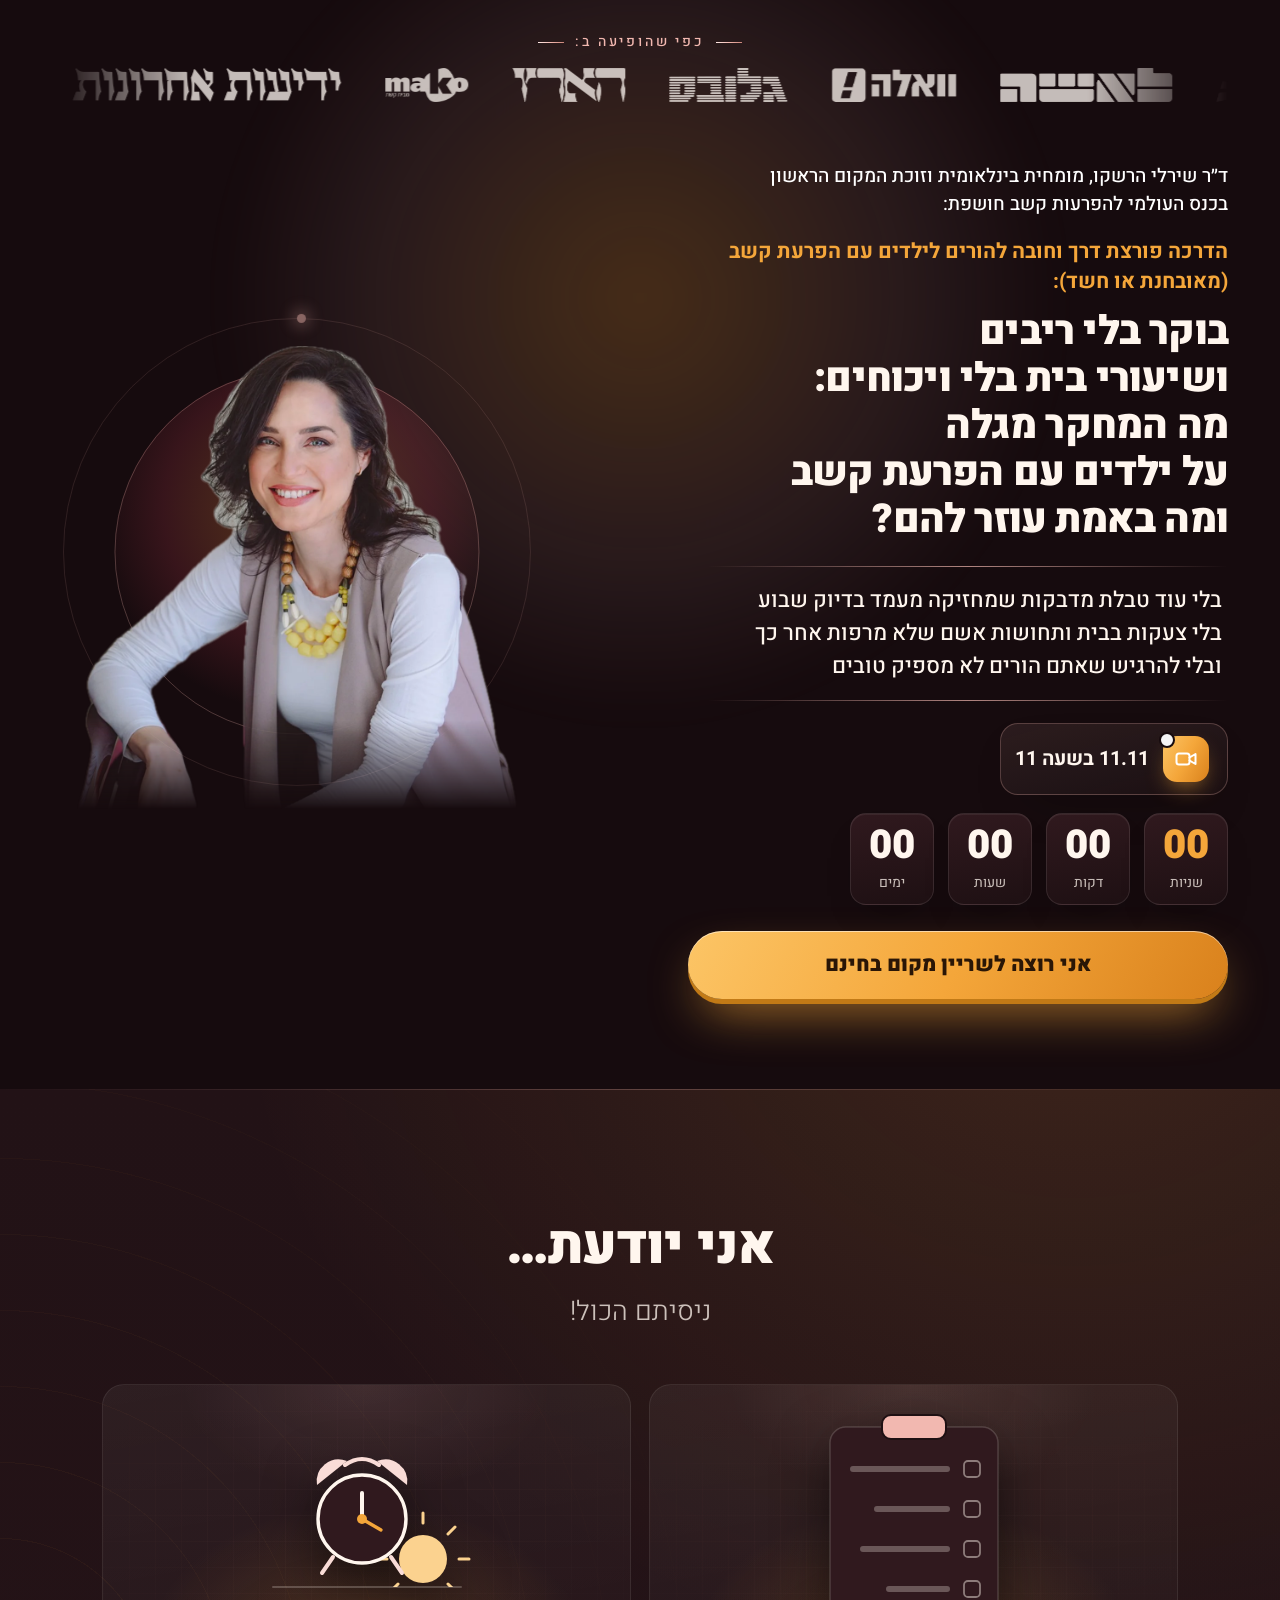
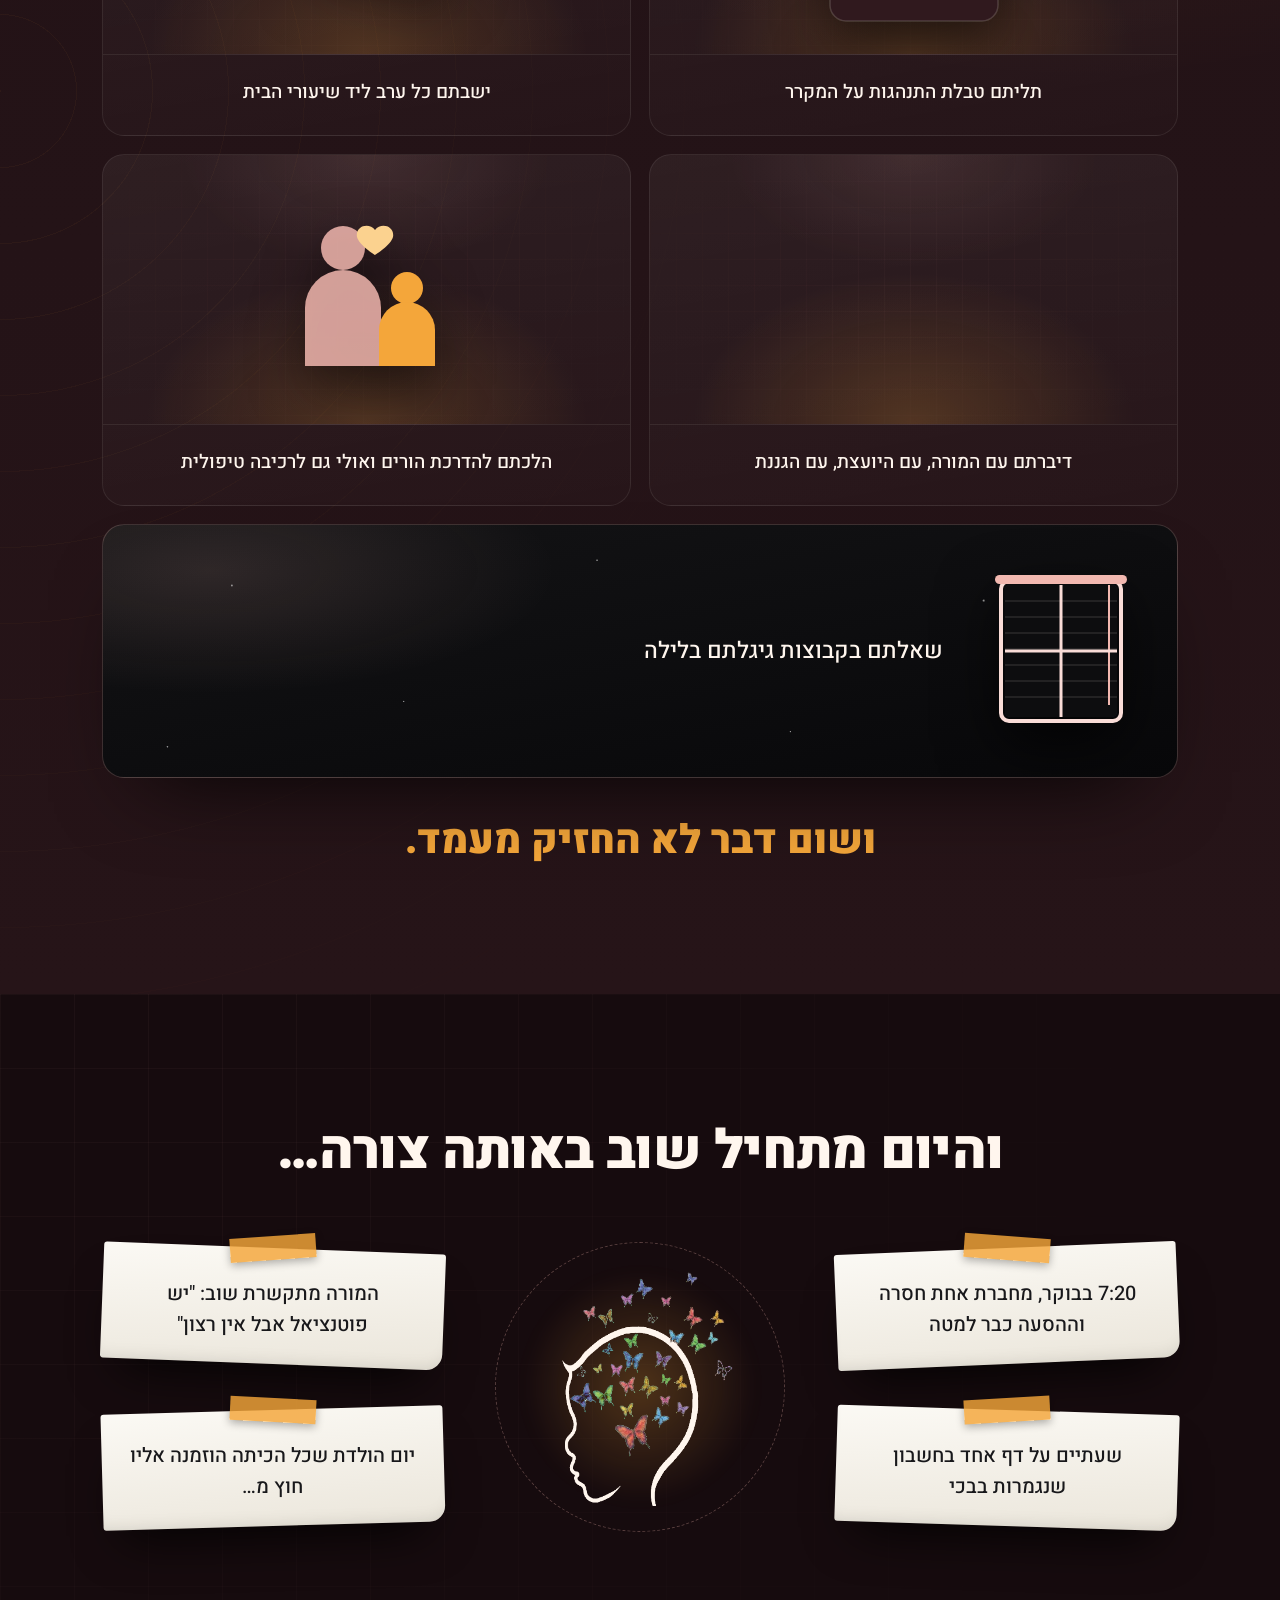
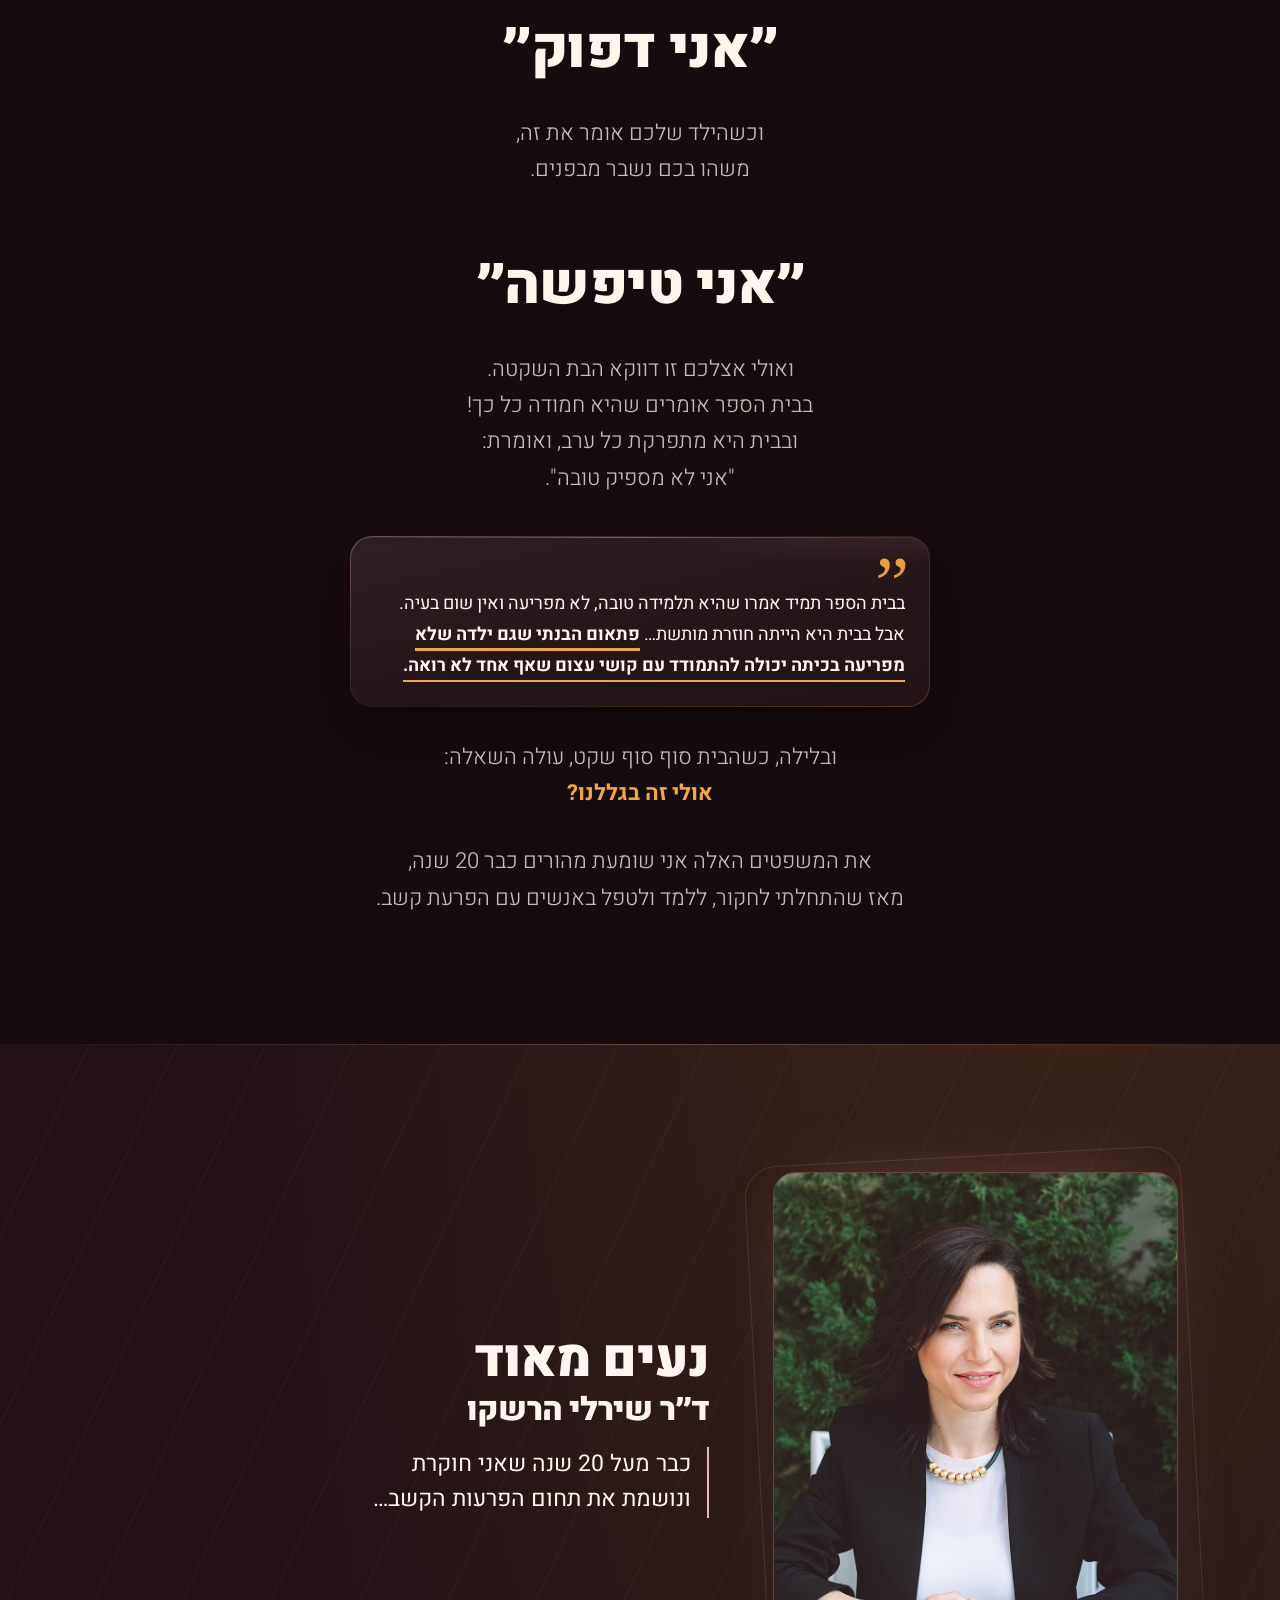
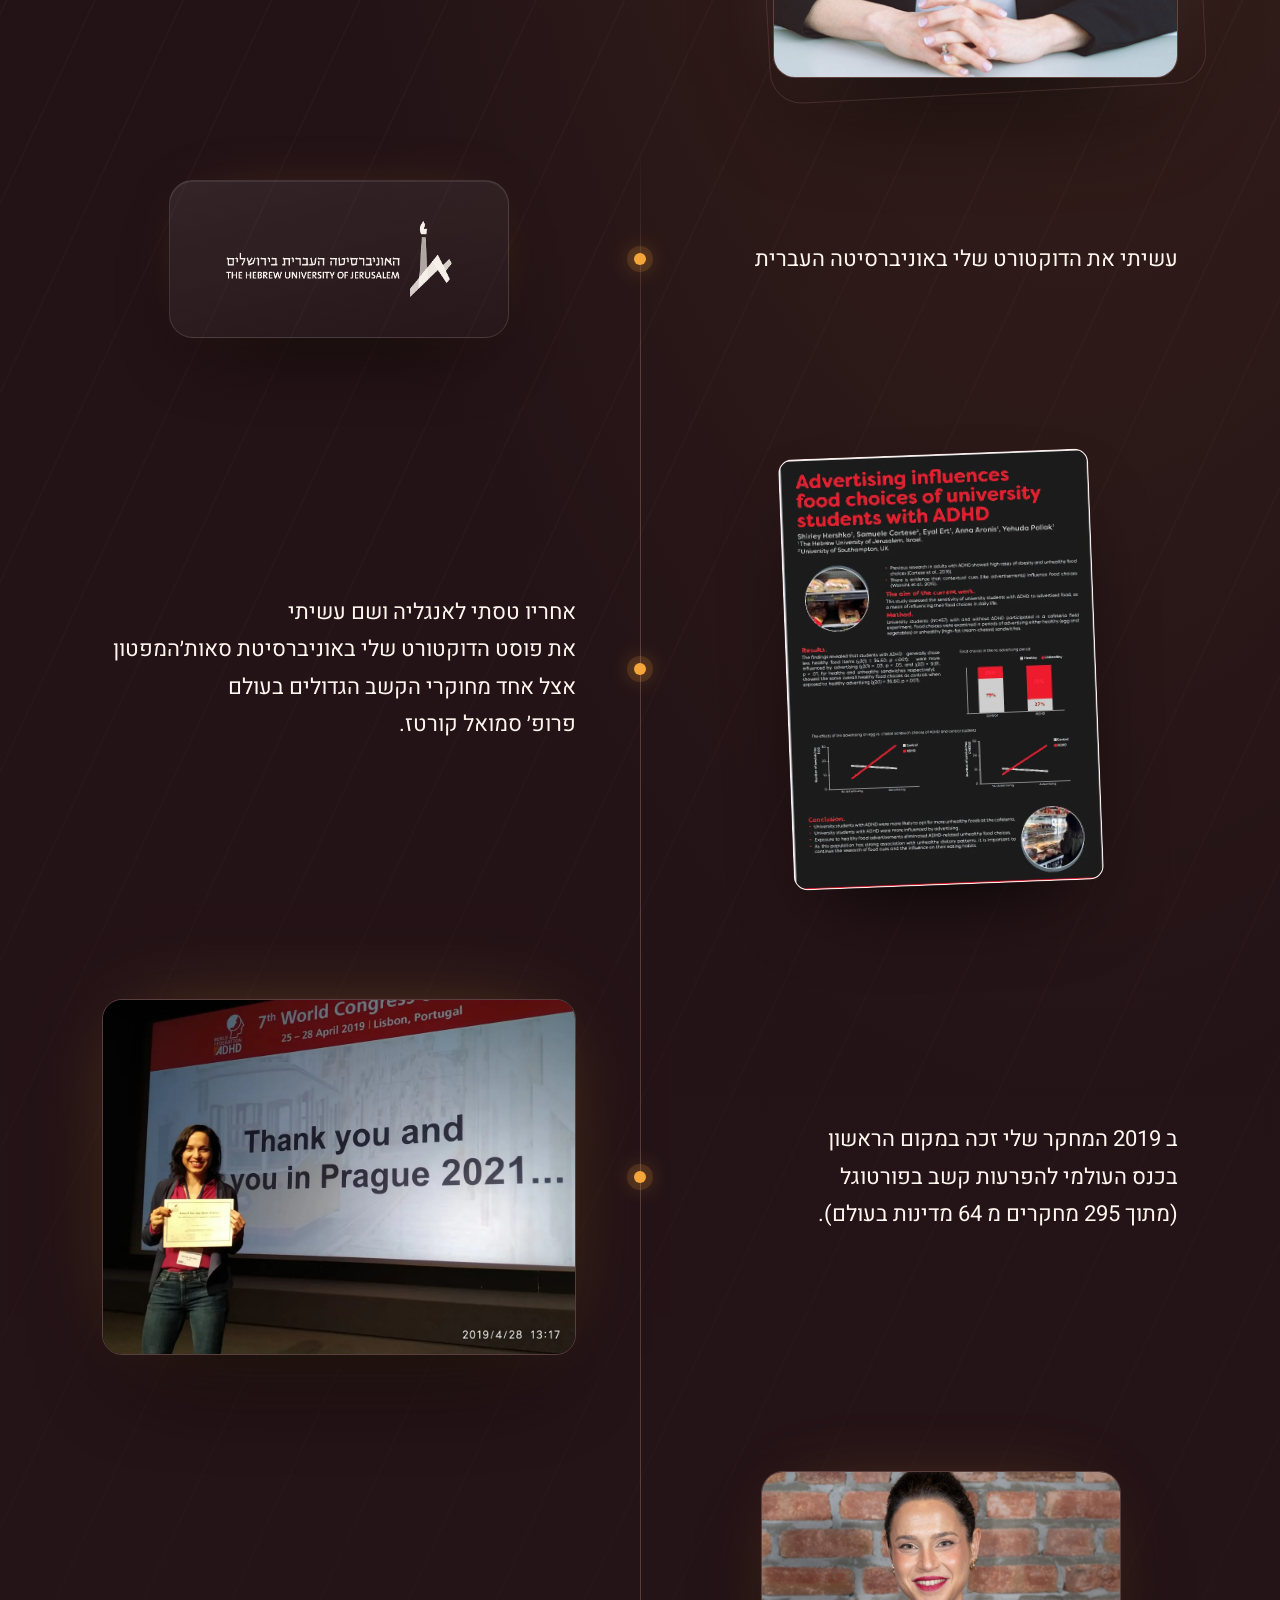
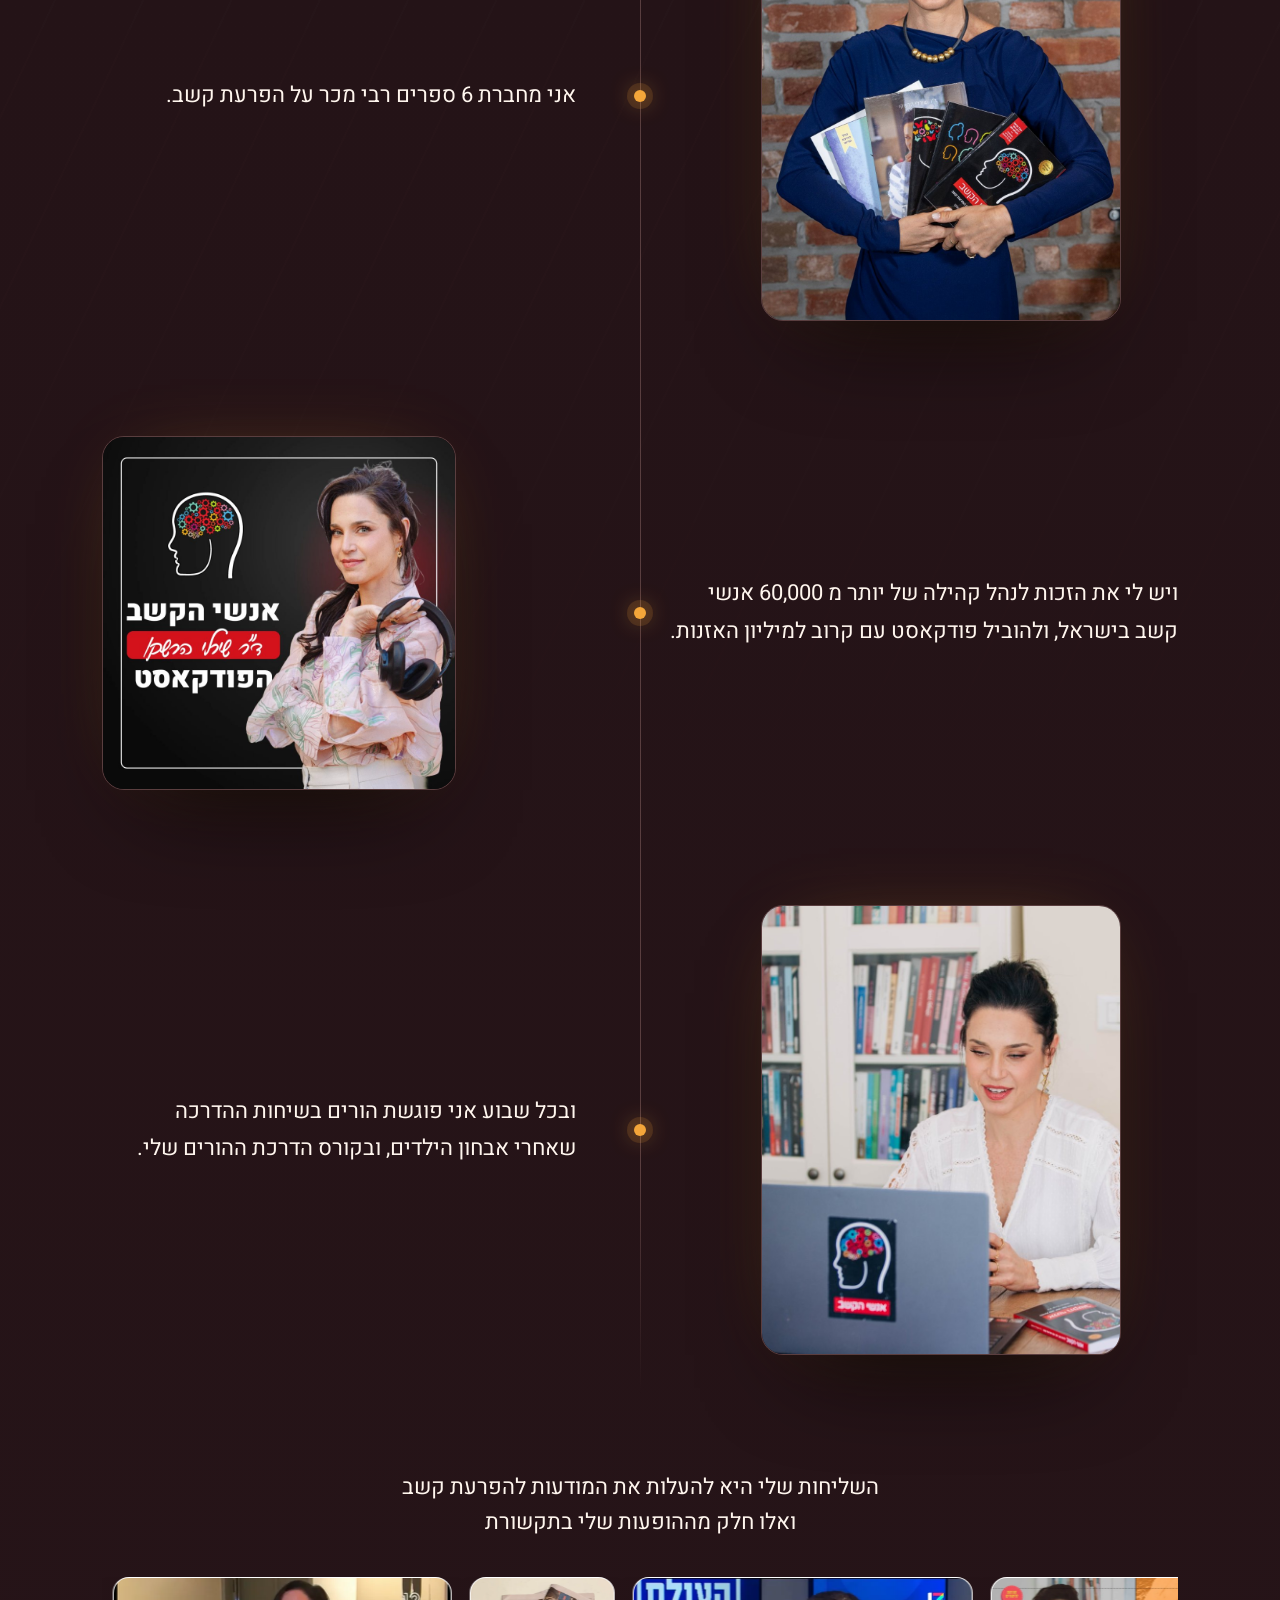
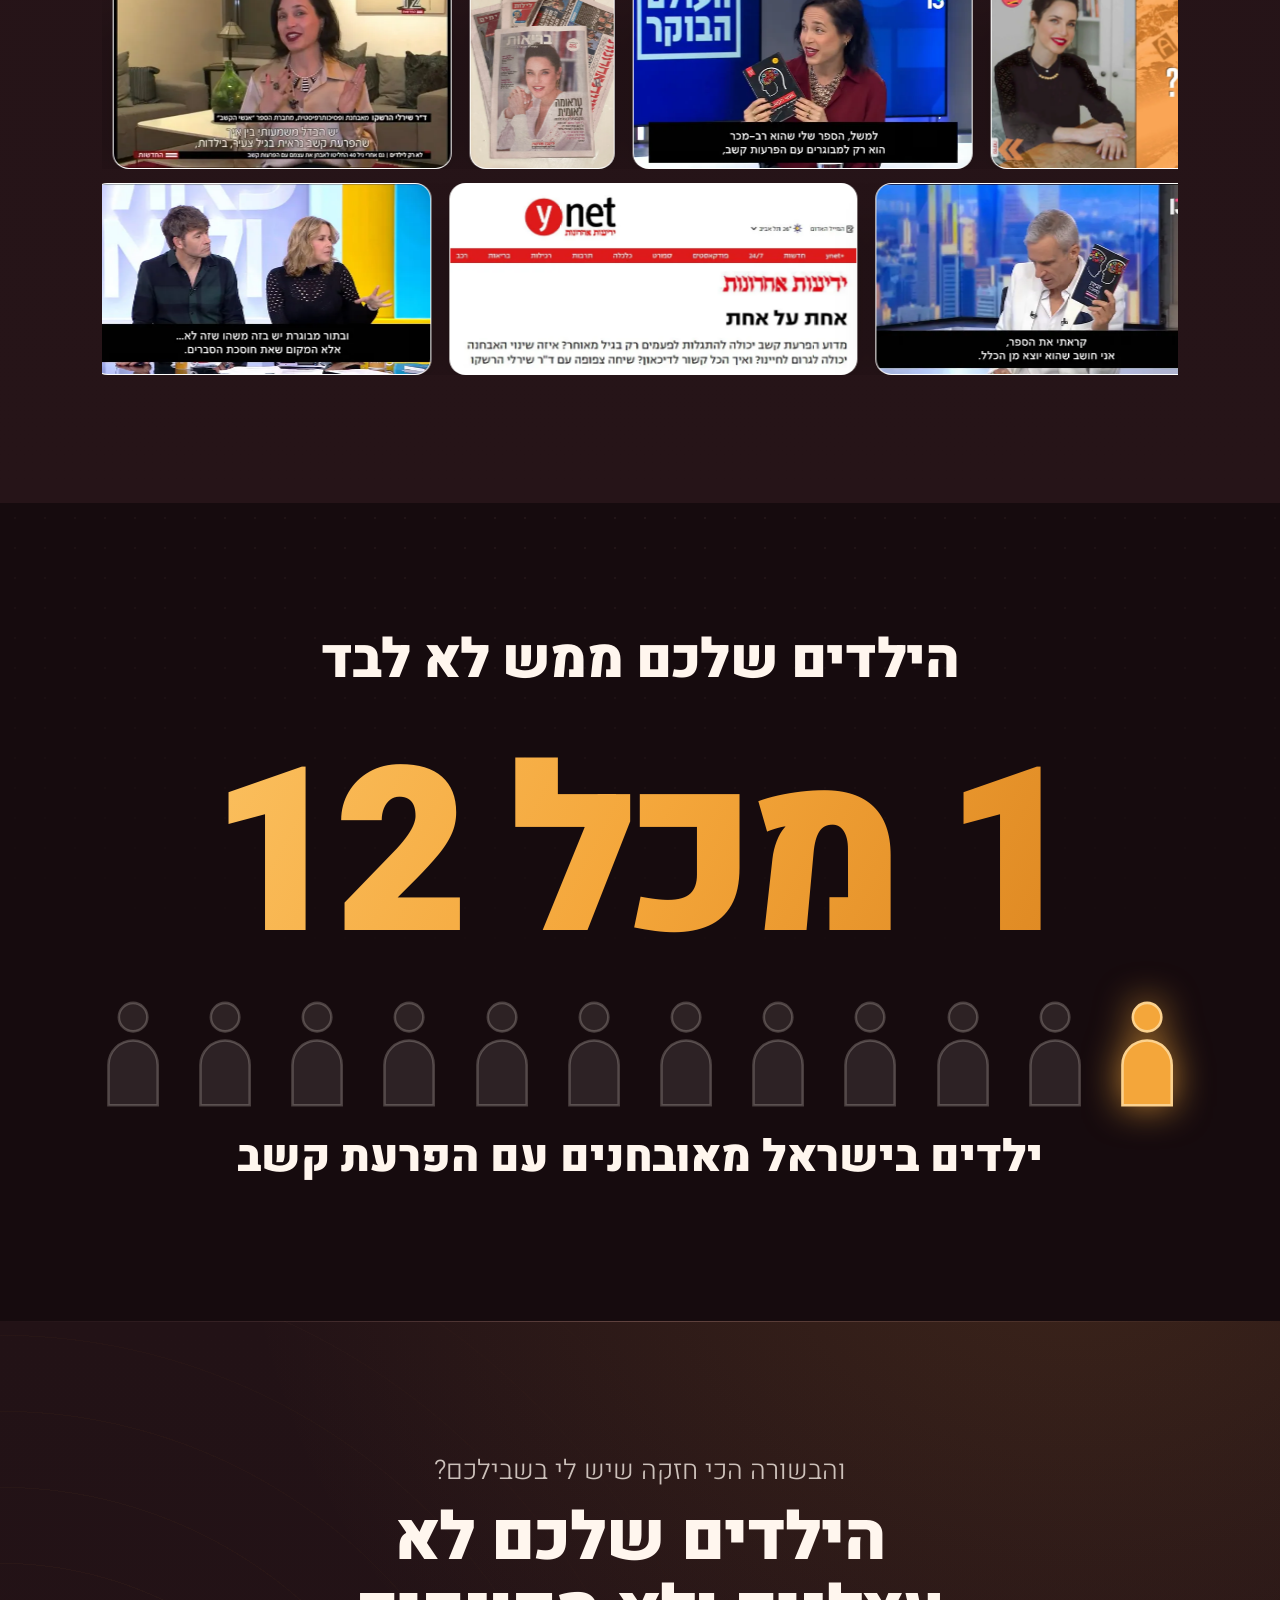
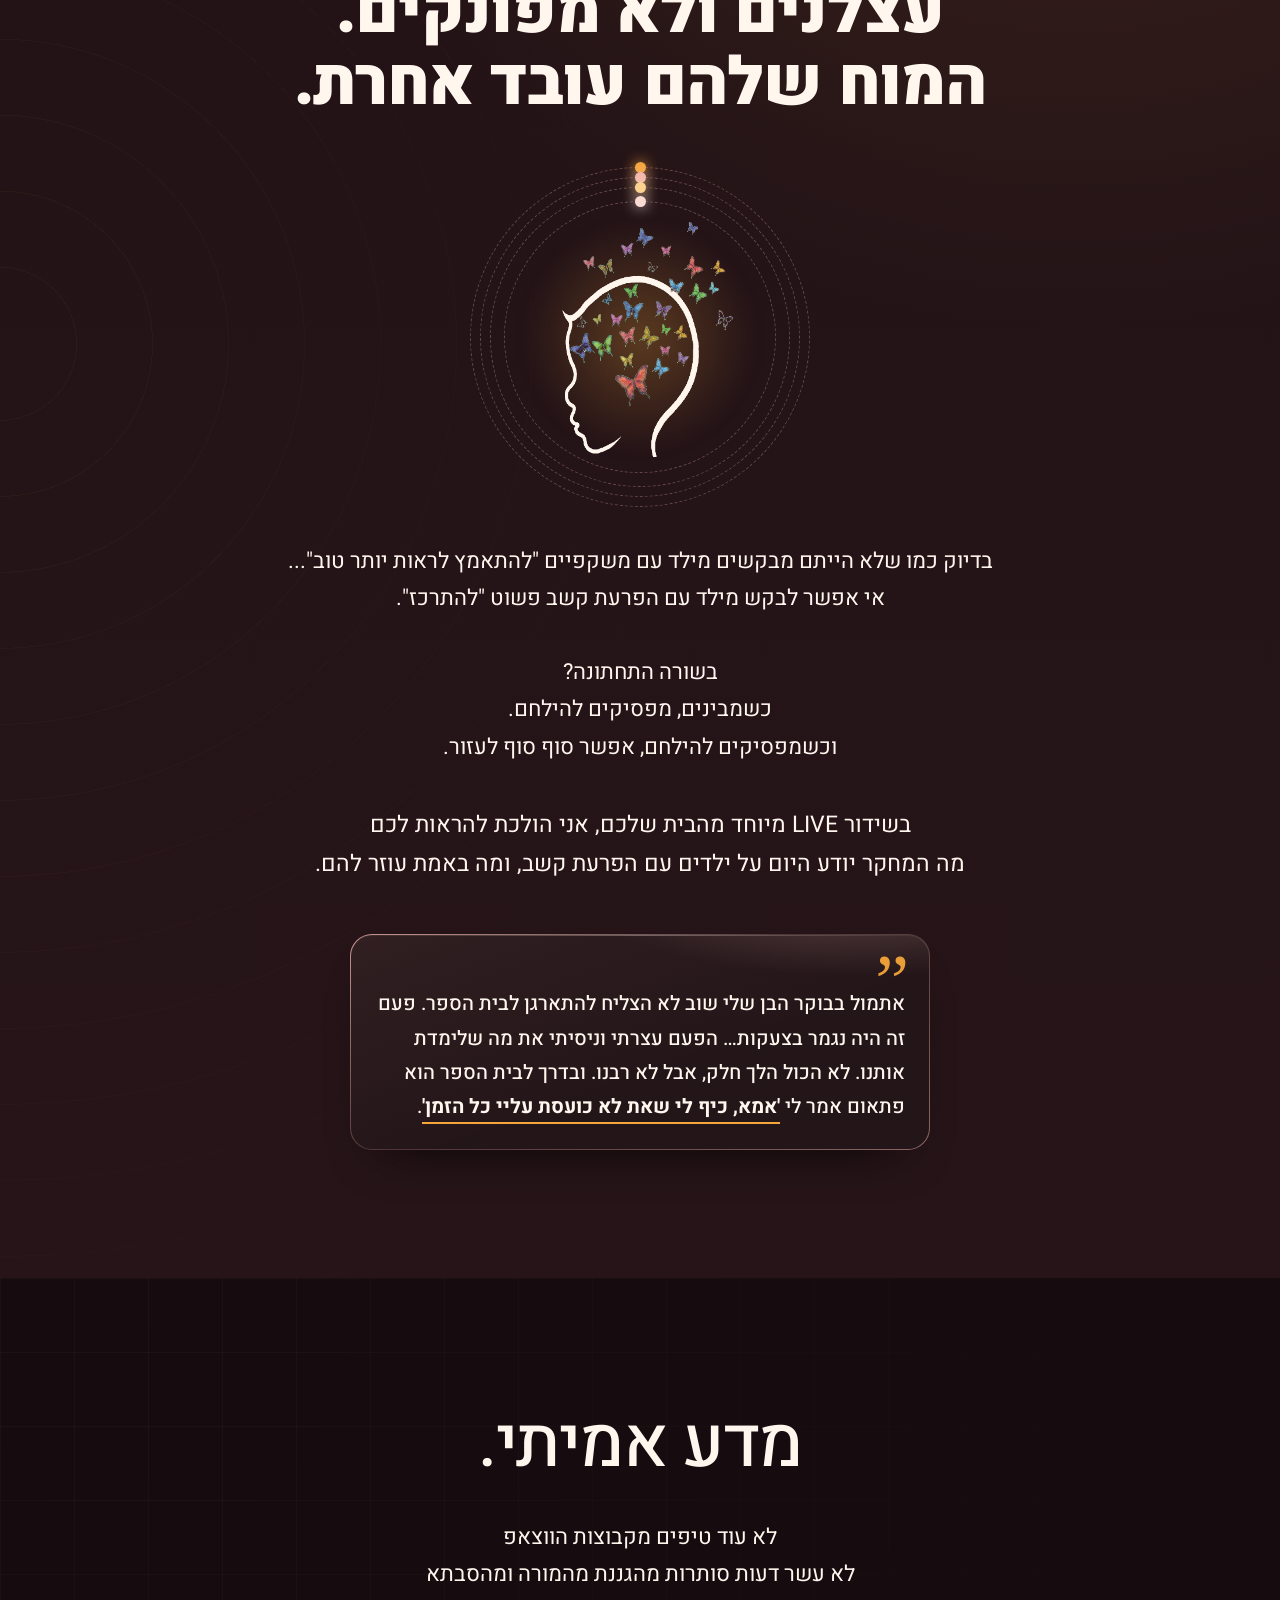
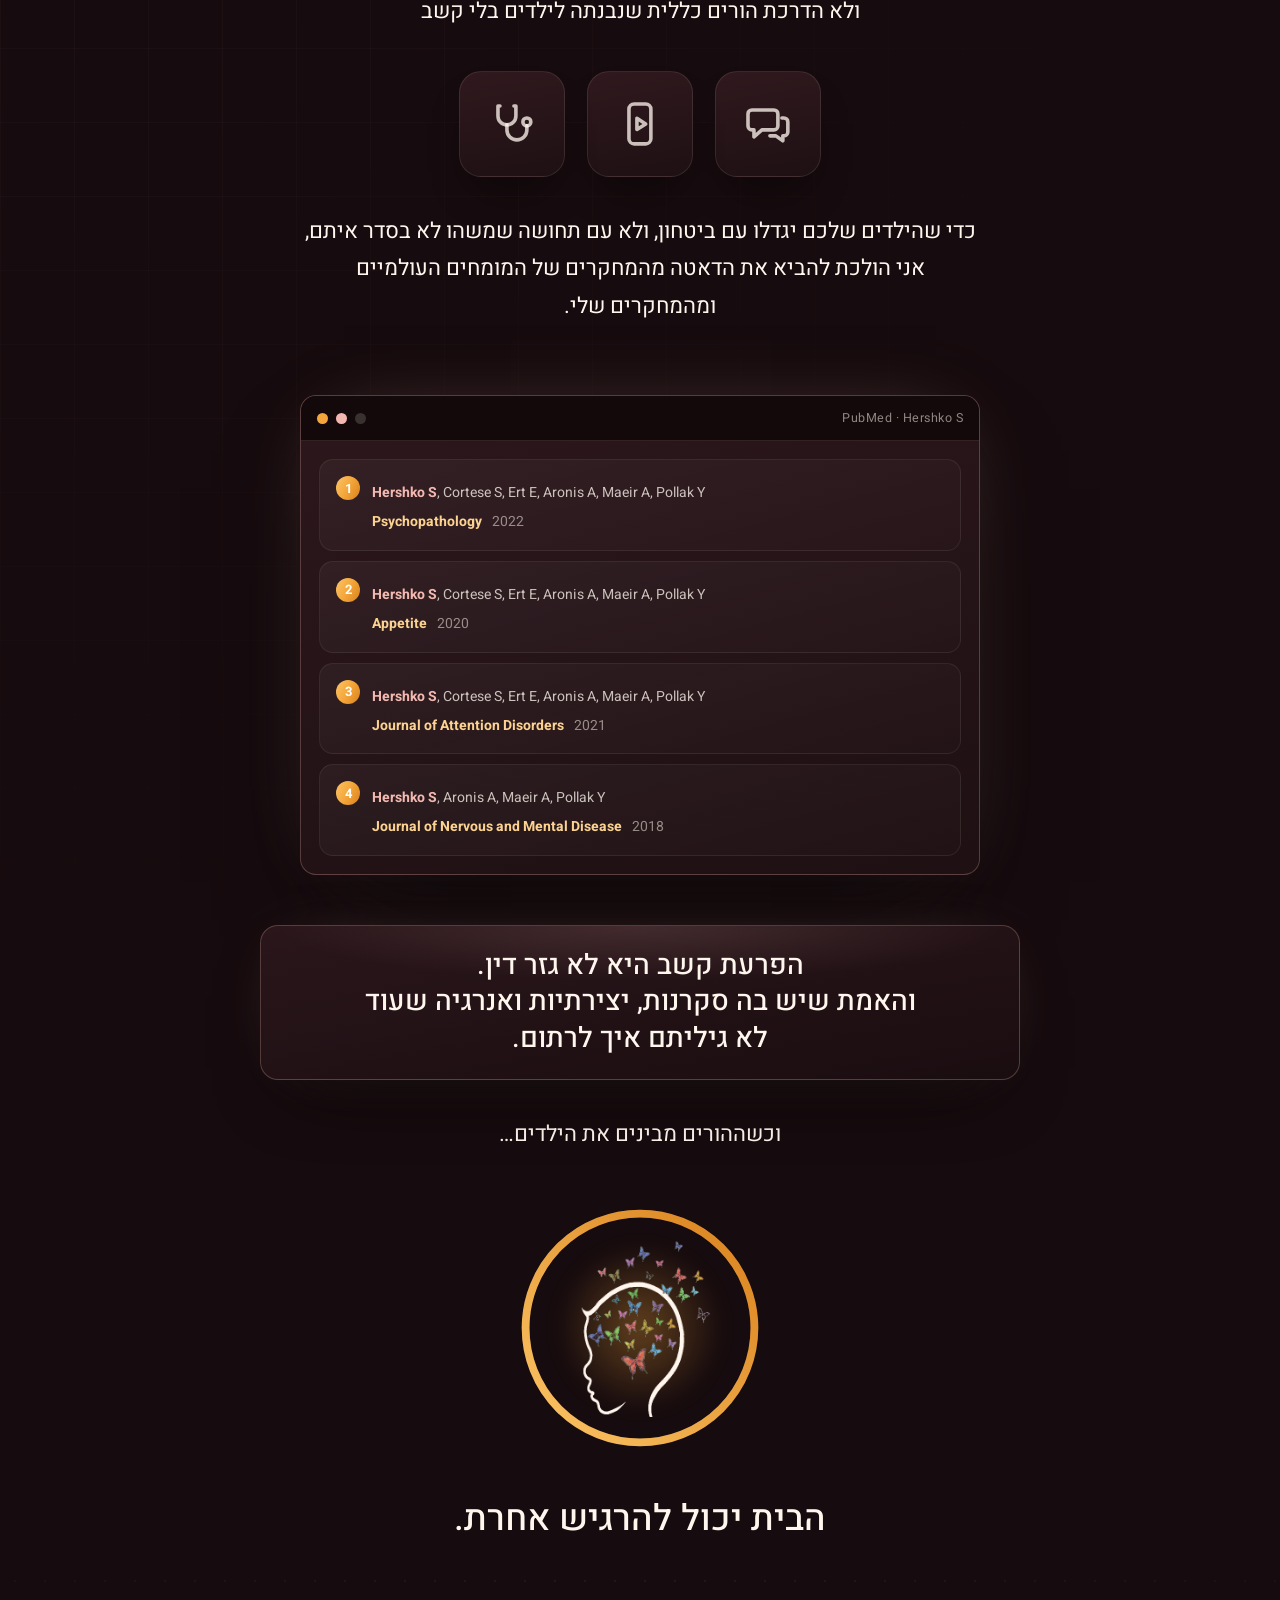
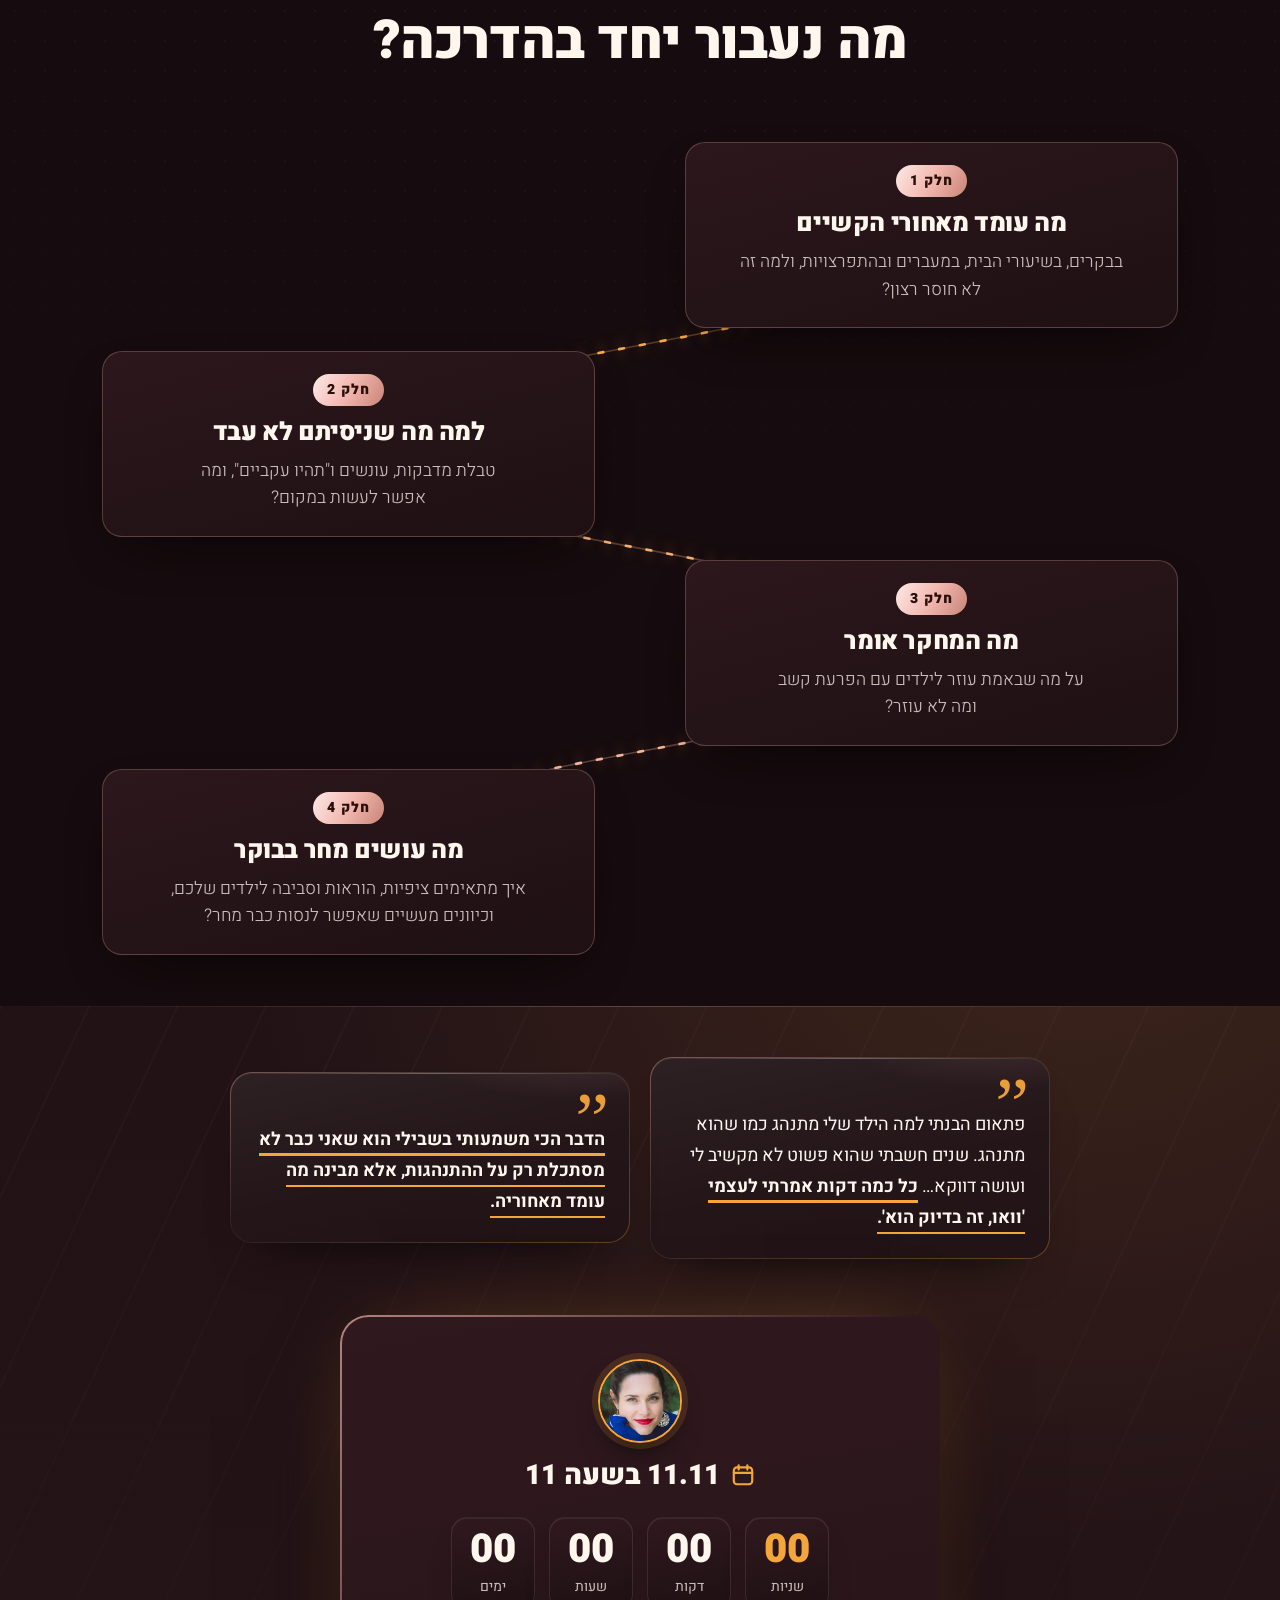
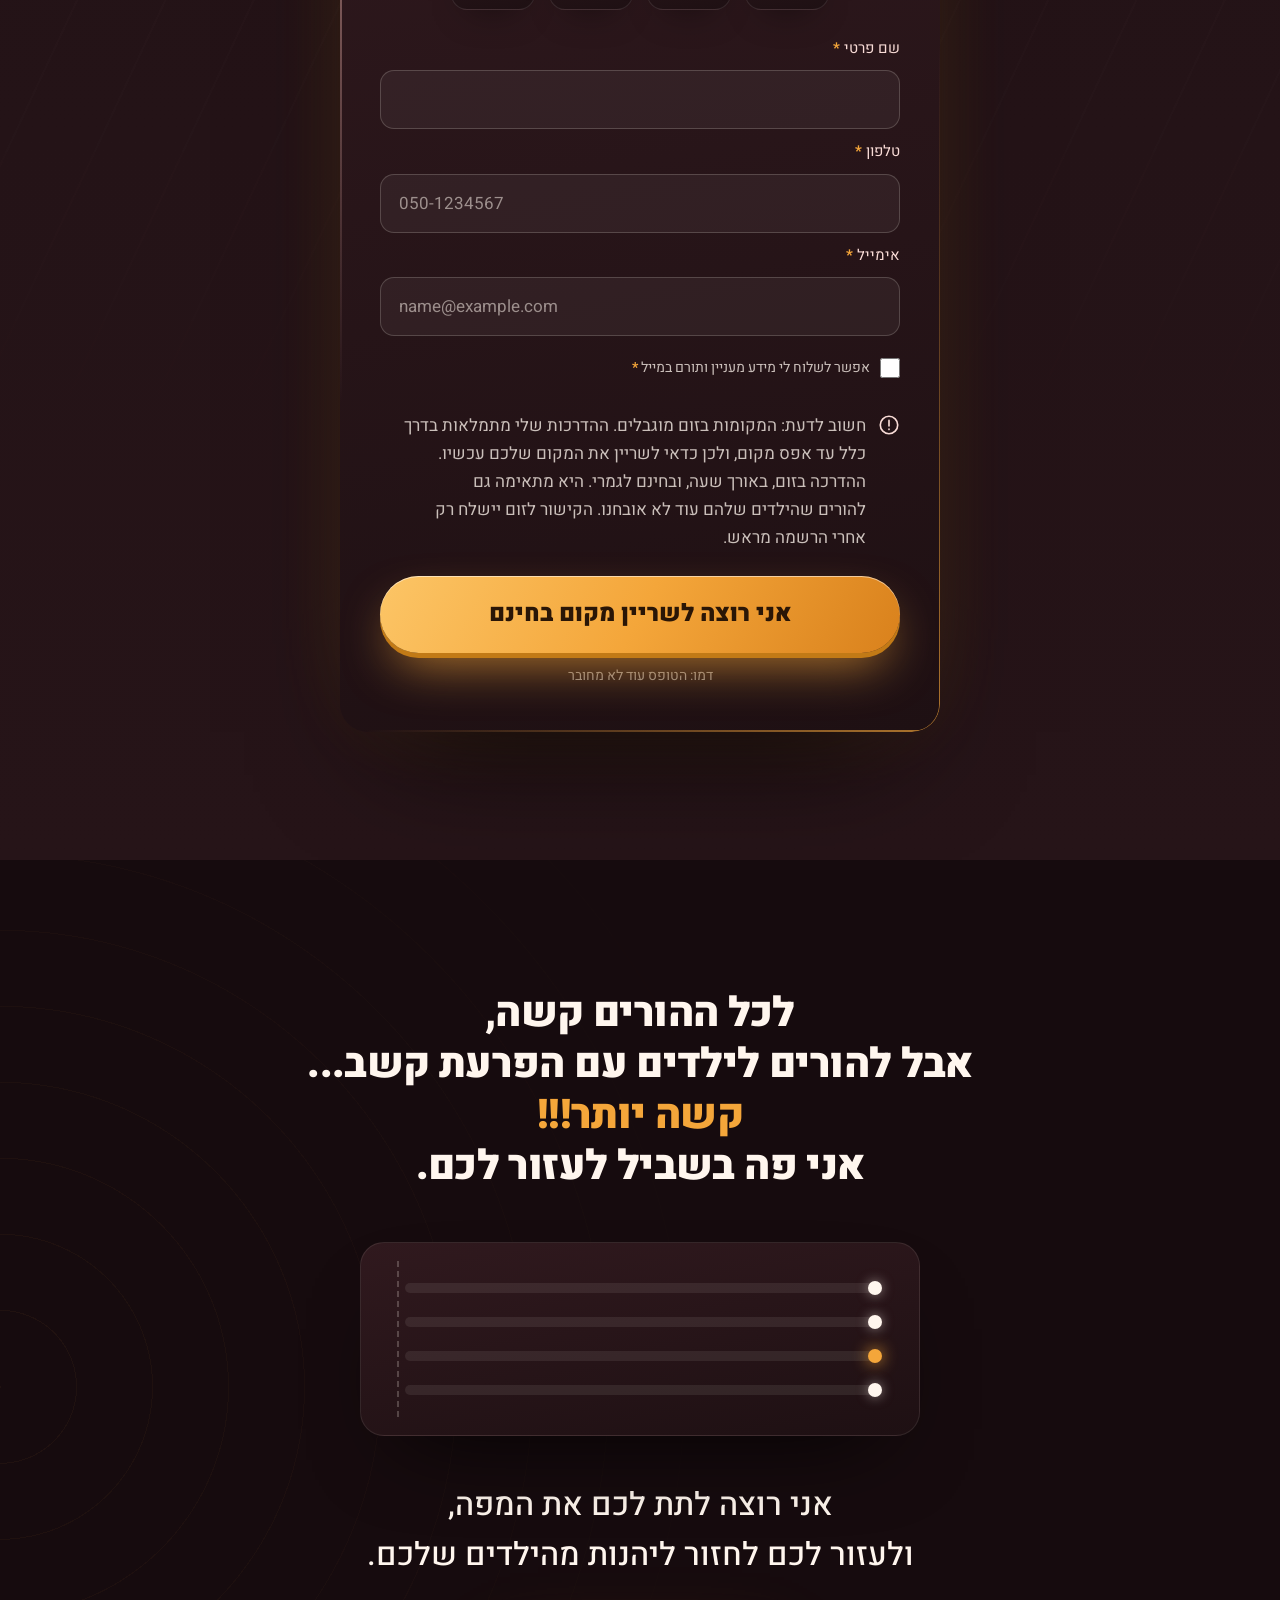
==== commit 6037e3f2: "דף ההורים: תמונת ההרצאה מול הקהל במקום השמלה הכחולה Co-Authored-By: Claude Opus 5.5 <noreply@anthrop" ====
--- a/webinar/horim.html
+++ b/webinar/horim.html
@@ -730,7 +730,7 @@
           <p>באהבה, ד״ר שירלי הרשקו</p>
         </div>
       </div>
-      <figure class="letter__pic reveal"><img src="assets/stage-blue.jpg" alt="ד״ר שירלי הרשקו מרצה" width="760" height="1140" loading="lazy"></figure>
+      <figure class="letter__pic reveal"><img src="assets/stage-talk.jpg" alt="ד״ר שירלי הרשקו מרצה" width="760" height="1140" loading="lazy"></figure>
     </div>
     <h3 class="who__fit reveal">ההדרכה מתאימה לכם אם</h3>
     <ul class="checks">
--- a/webinar/lp.css
+++ b/webinar/lp.css
@@ -952,11 +952,8 @@
 .power .brainred{position:absolute;left:50%;top:50%;width:44%;height:52%;transform:translate(-50%,-50%);background:var(--a1);-webkit-mask:url(assets/brain-left.png) center/contain no-repeat;mask:url(assets/brain-left.png) center/contain no-repeat;filter:drop-shadow(0 0 14px rgba(var(--a1-rgb),.9))}
 .about__photo img[src*="black-jacket"]{object-position:50% 30%}
 .poster{background:#1b1b1b}
-/* self-blame: the colourful brain slowly loses its colour (instead of the red crack) */
-.self .slaps__brain img{animation:none;filter:none;transition:filter 2.8s ease .8s,opacity 2.8s ease .8s}
-.self .slaps__brain.in img{filter:grayscale(1) brightness(.72);opacity:.85}
-.self .slaps__brain.in::before{opacity:.35;transition:opacity 2.8s ease .8s}
-.no-js .slaps__brain img{filter:grayscale(1) brightness(.72)}
+/* the head in the self-blame part stays in full colour (Shirley asked for no gray), with no glitch */
+.self .slaps__brain img{animation:none;filter:none}
 /* road map without pictures, who checklist heading, questions */
 .road--plain .stop{display:block}
 .road--plain .stop__txt{padding:22px 24px 24px;text-align:center}
@@ -1054,7 +1051,25 @@
 @keyframes gk-spin{to{rotate:360deg}}
 html body .slaps__brain .gk{width:56%;animation:none}
 html body .brainorb .gk{position:absolute;left:50%;top:50%;width:46%;transform:translate(-50%,-50%)}
-.self .slaps__brain .gk{transition:filter 2.8s ease .8s,opacity 2.8s ease .8s}
-.self .slaps__brain.in .gk{filter:grayscale(1) brightness(.72);opacity:.85}
-html body .slaps__brain .gk .gk__base{filter:none;opacity:1}
 @media (prefers-reduced-motion:reduce){.gk i{animation:none}}
+/* the red head in the power ring: same gears, painted red, a little smaller so they stand apart while they turn */
+html body .power .gk{position:absolute;left:50%;top:50%;width:44%;transform:translate(-50%,-50%);filter:drop-shadow(0 0 14px rgba(var(--a1-rgb),.9))}
+.gk--red i{background-image:url(assets/brain-gears-red.png);scale:.84}
+
+/* phones: "נעים מאוד, ד״ר שירלי הרשקו" comes above the photo */
+@media (max-width:859px){
+  .about__copy{display:contents}
+  .about__copy h2{order:-1;text-align:center}
+  .about__copy .lead{order:1}
+}
+
+/* a small sunrise between "אבל זה נכון." and the good news */
+.dawn{width:120px;margin:22px auto 4px}
+@media (min-width:900px){.letter__txt .dawn{margin-inline:0 auto}}
+.dawn svg{display:block;width:100%;overflow:visible}
+.dawn__line{stroke:rgba(var(--ivory-rgb),.35);stroke-width:2;stroke-linecap:round}
+.dawn__sun{fill:var(--a1);filter:drop-shadow(0 0 10px rgba(var(--a1-rgb),.8));transform:translateY(18px);transition:transform 1.6s var(--ease-out) .2s}
+.dawn__rays path{fill:none;stroke:var(--a1-soft);stroke-width:2.4;stroke-linecap:round;opacity:0;transition:opacity 1s ease 1.3s}
+.dawn.in .dawn__sun,.no-js .dawn__sun{transform:none}
+.dawn.in .dawn__rays path,.no-js .dawn__rays path{opacity:1}
+@media (prefers-reduced-motion:reduce){.dawn__sun{transform:none;transition:none}.dawn__rays path{opacity:1;transition:none}}
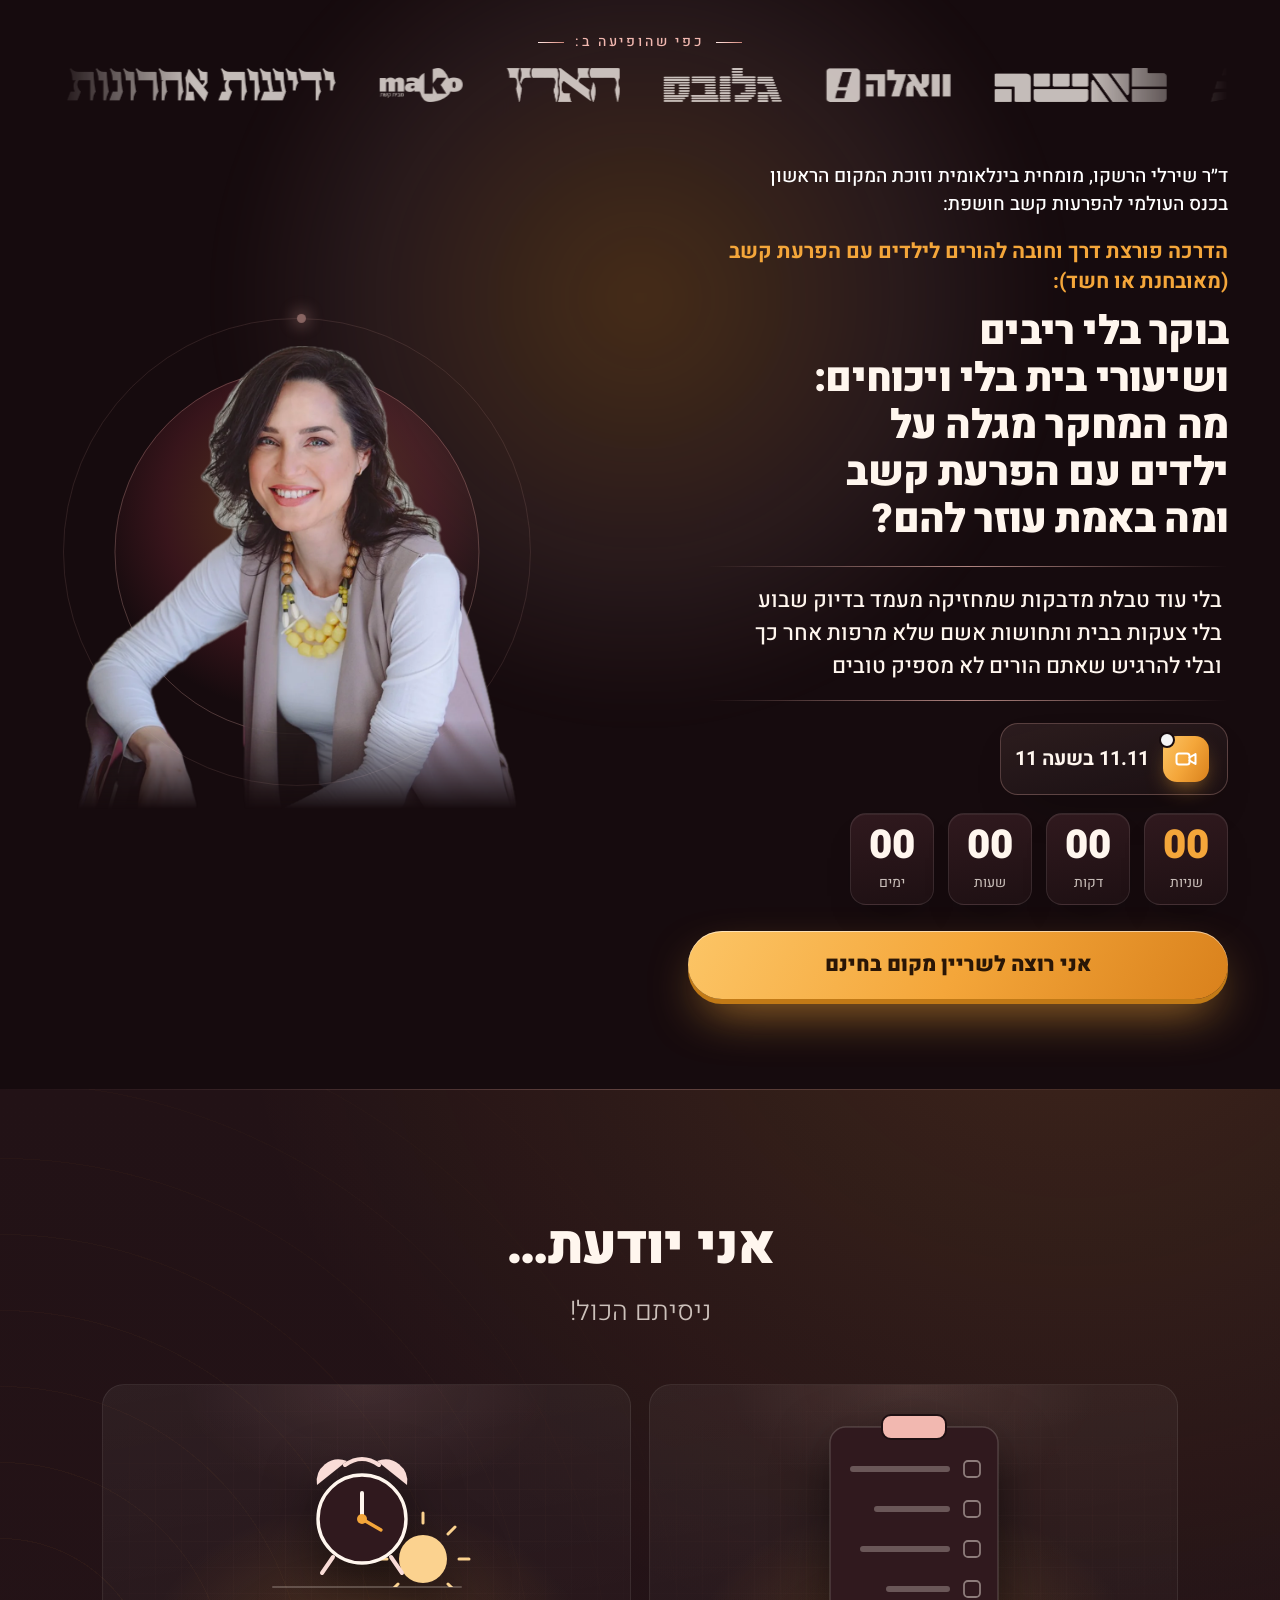
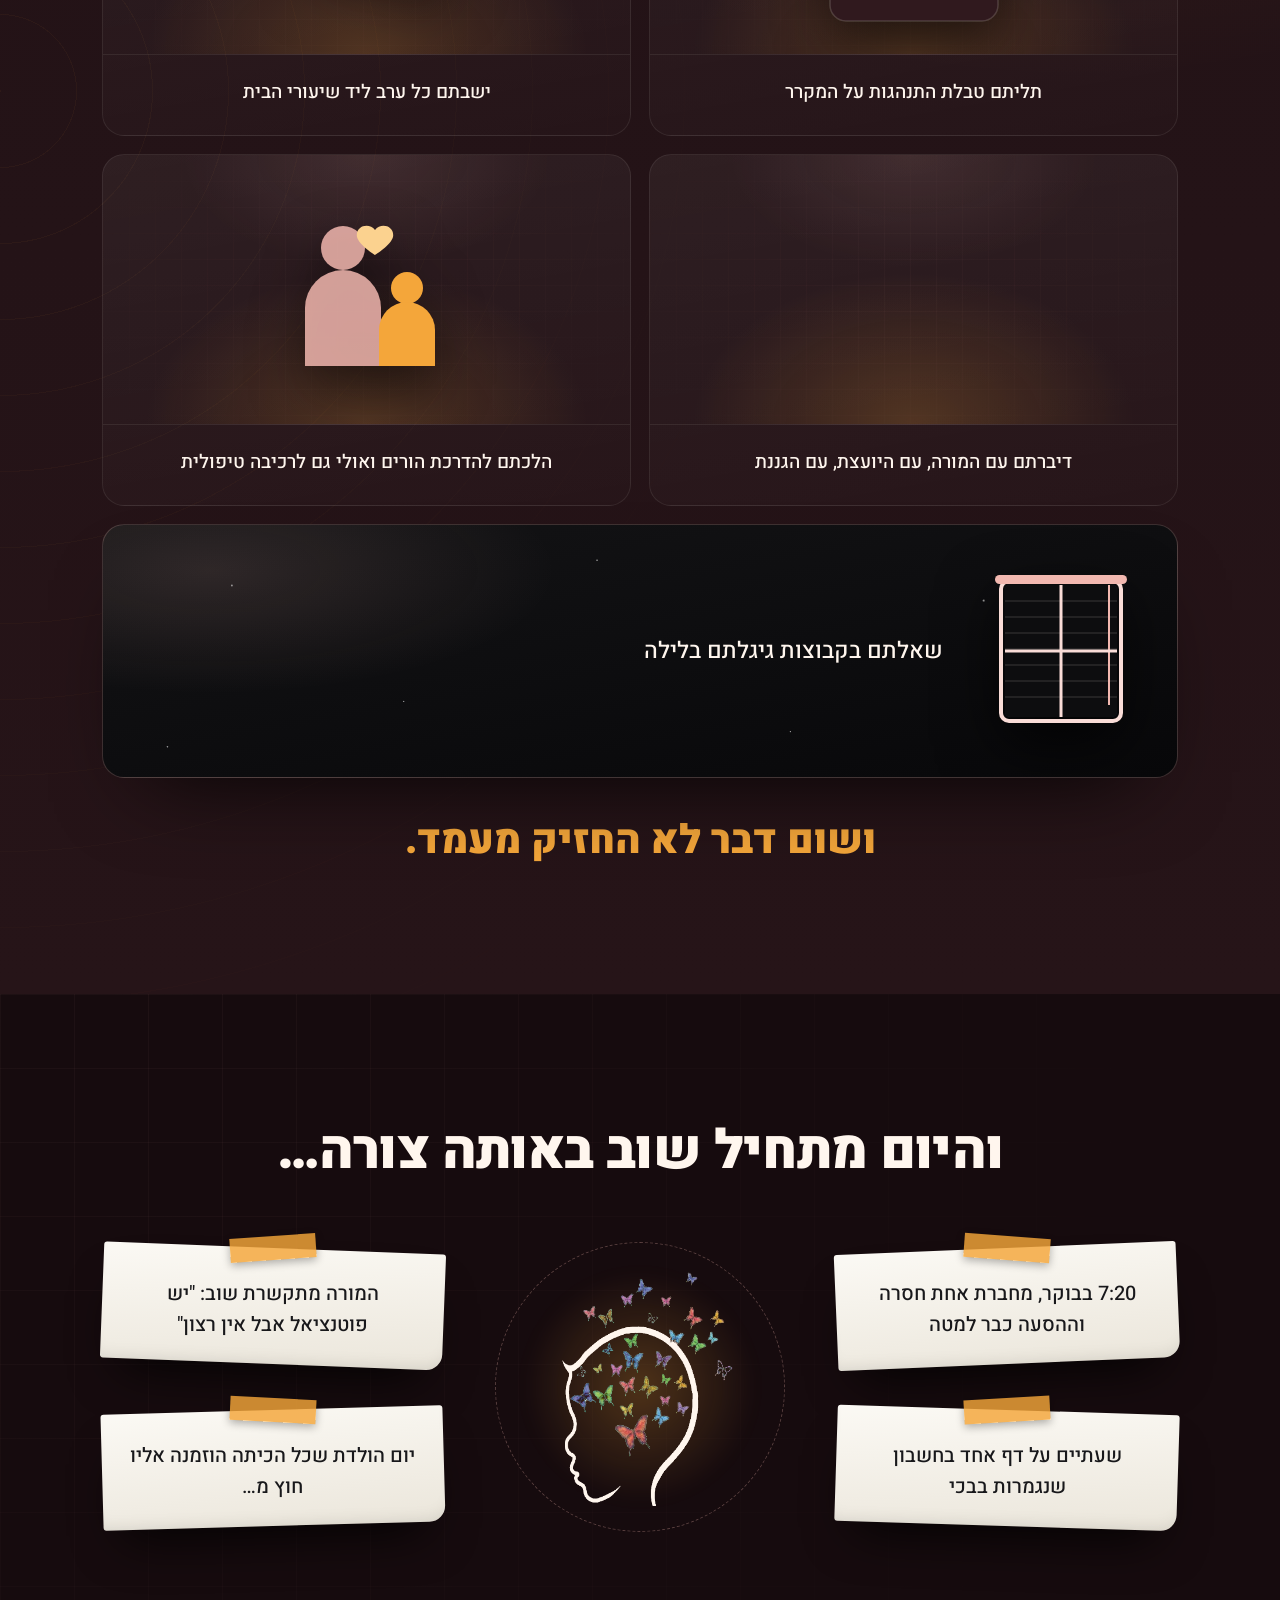
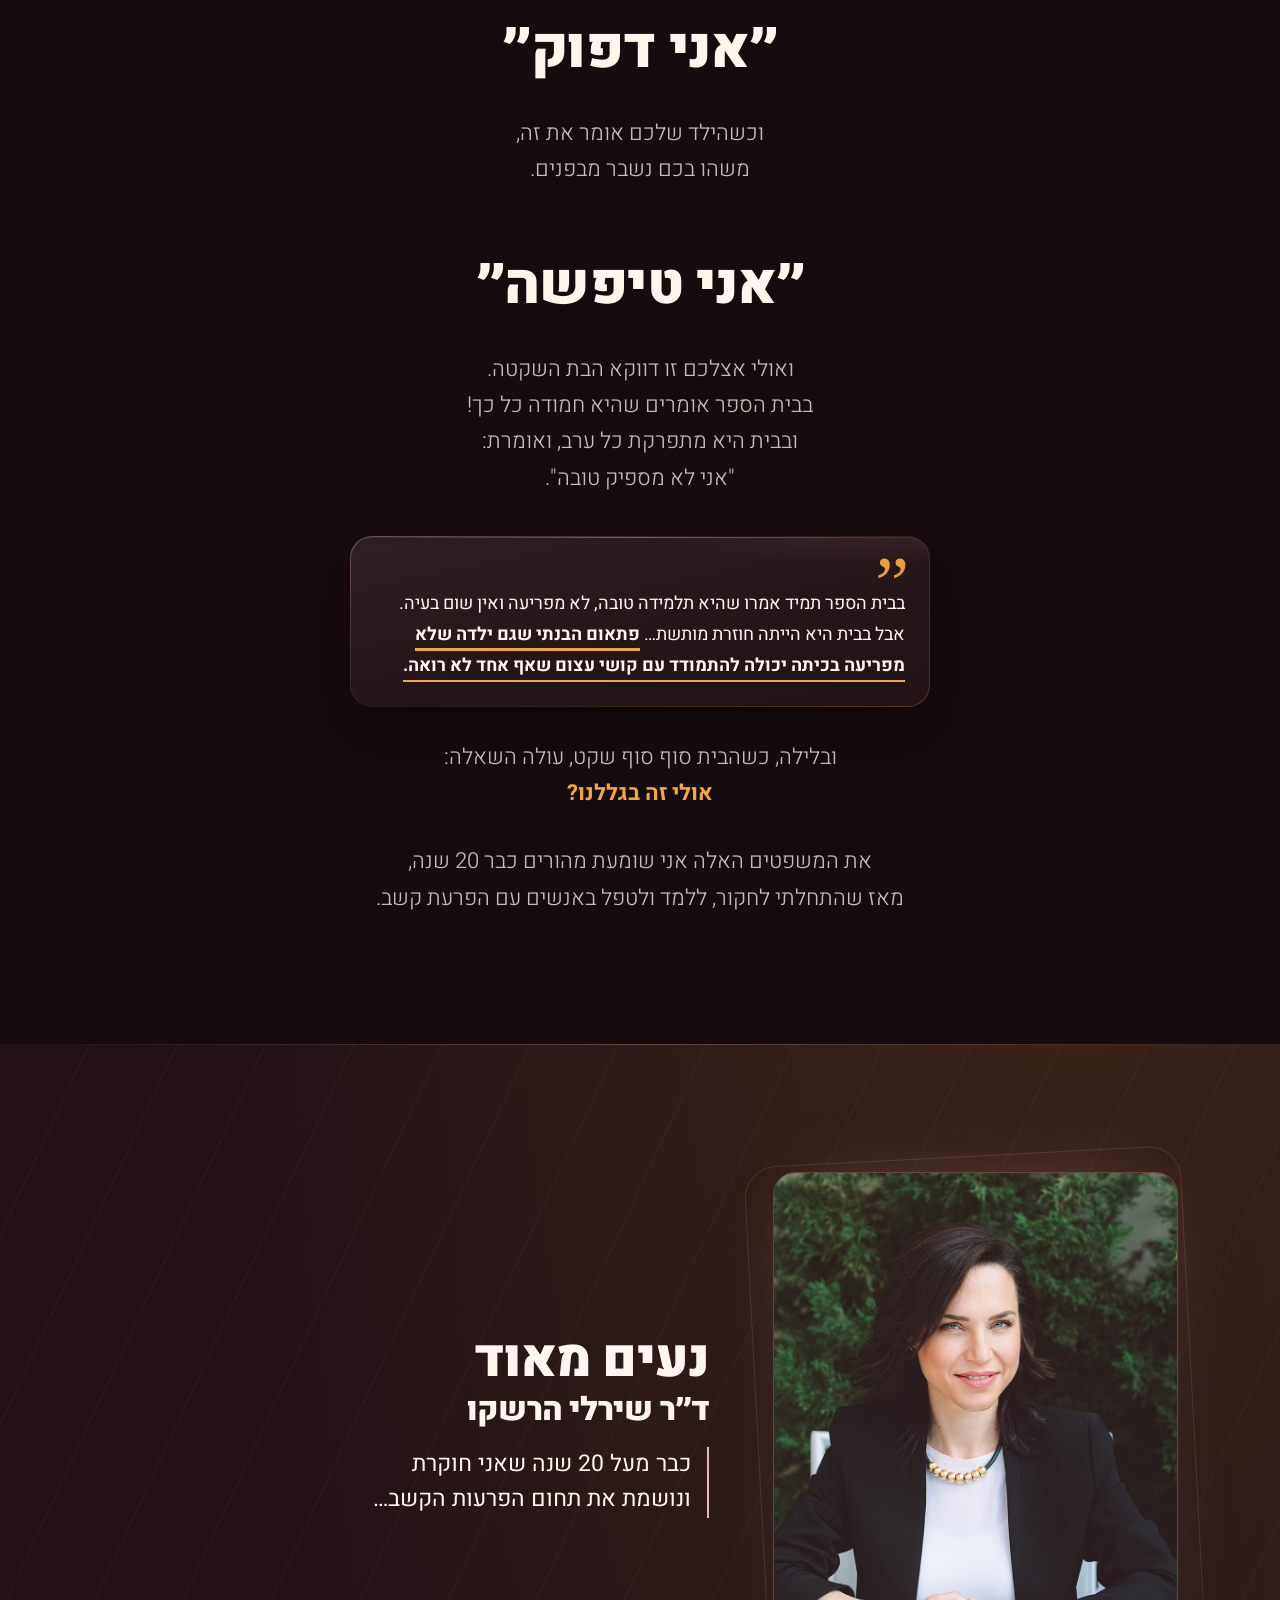
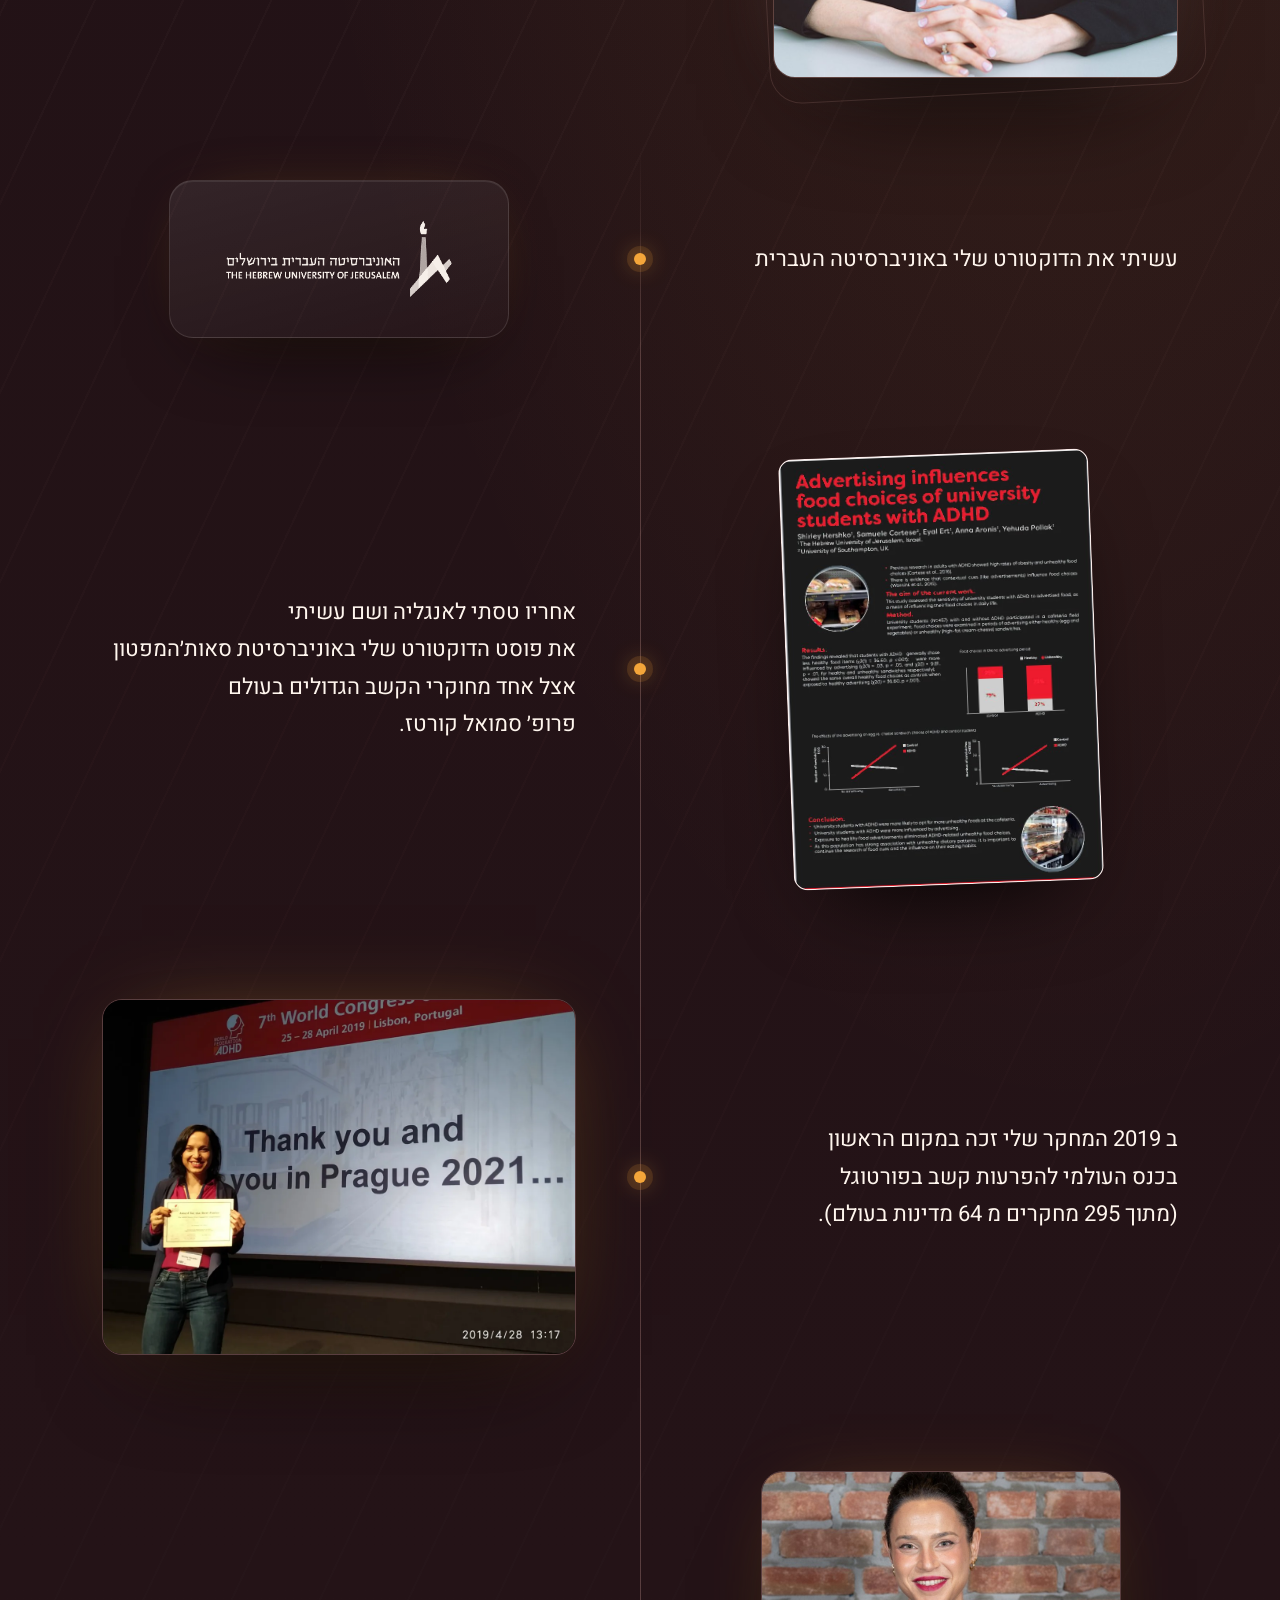
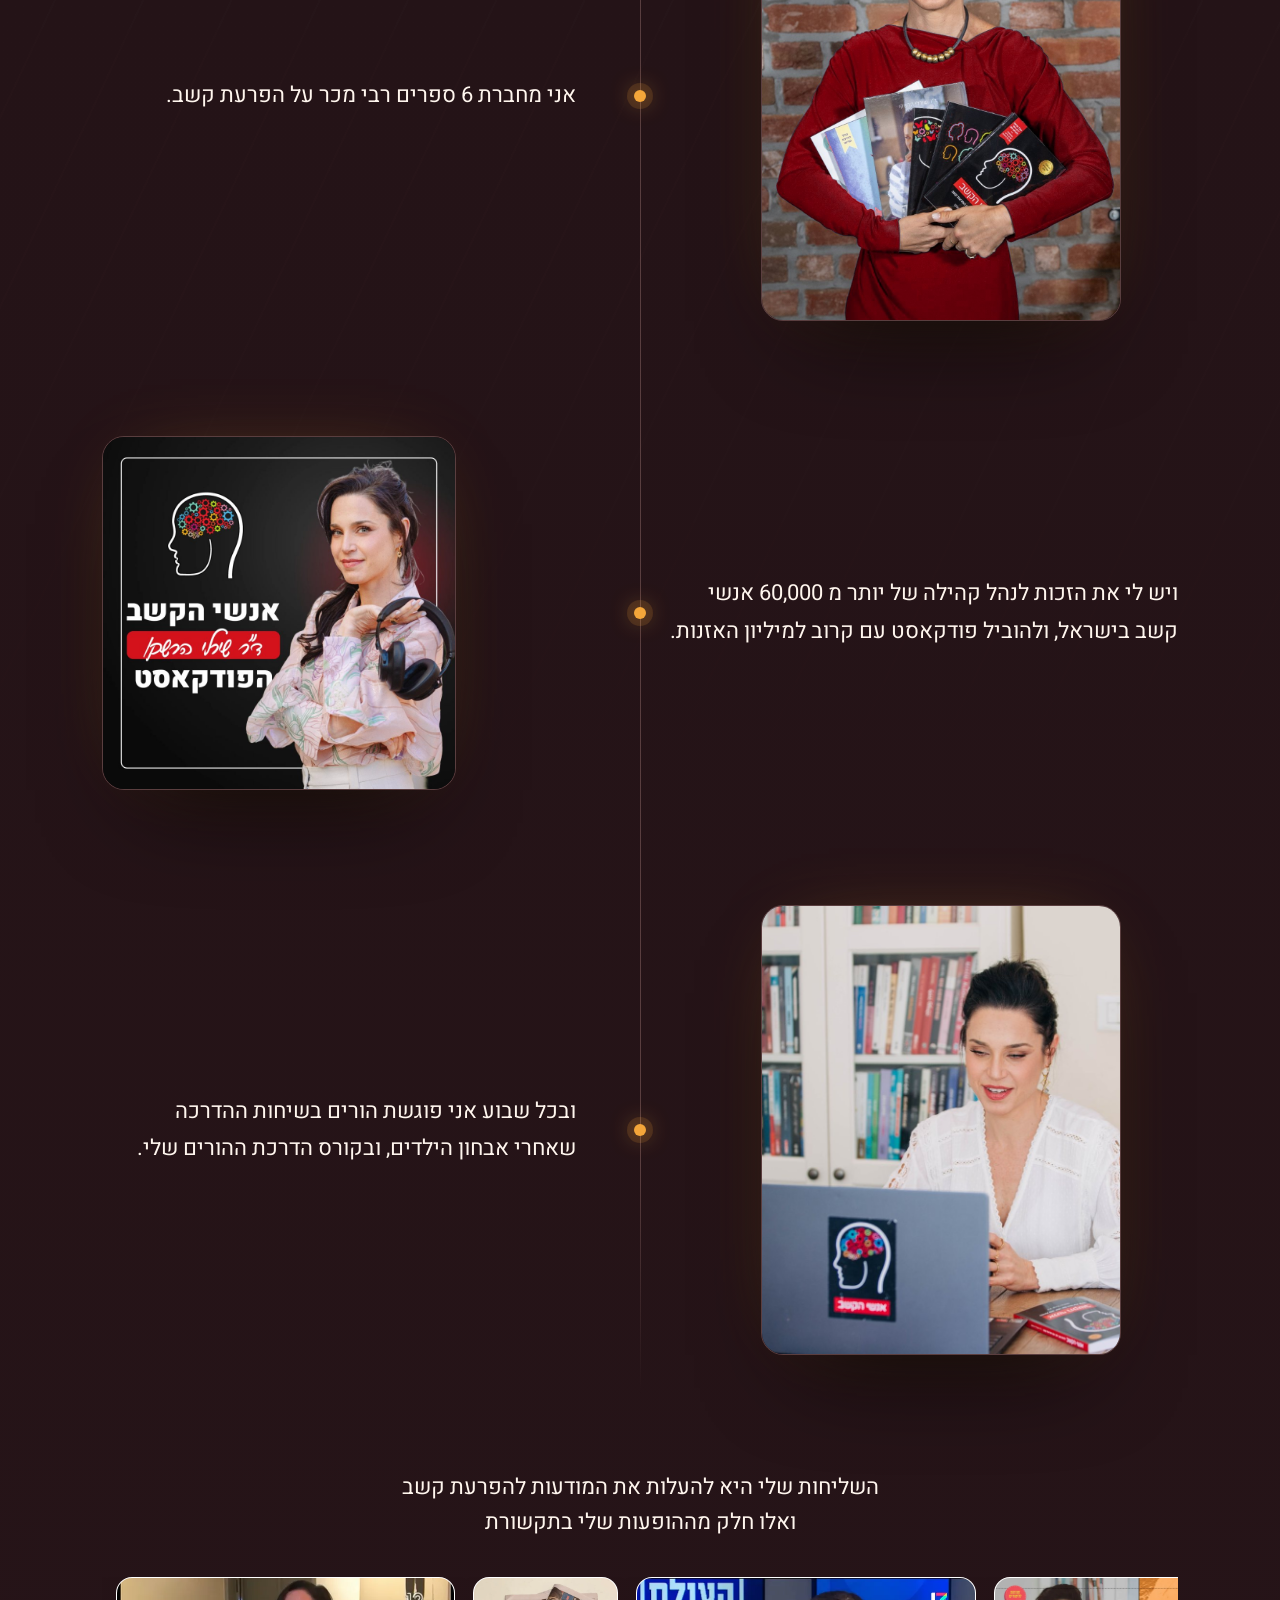
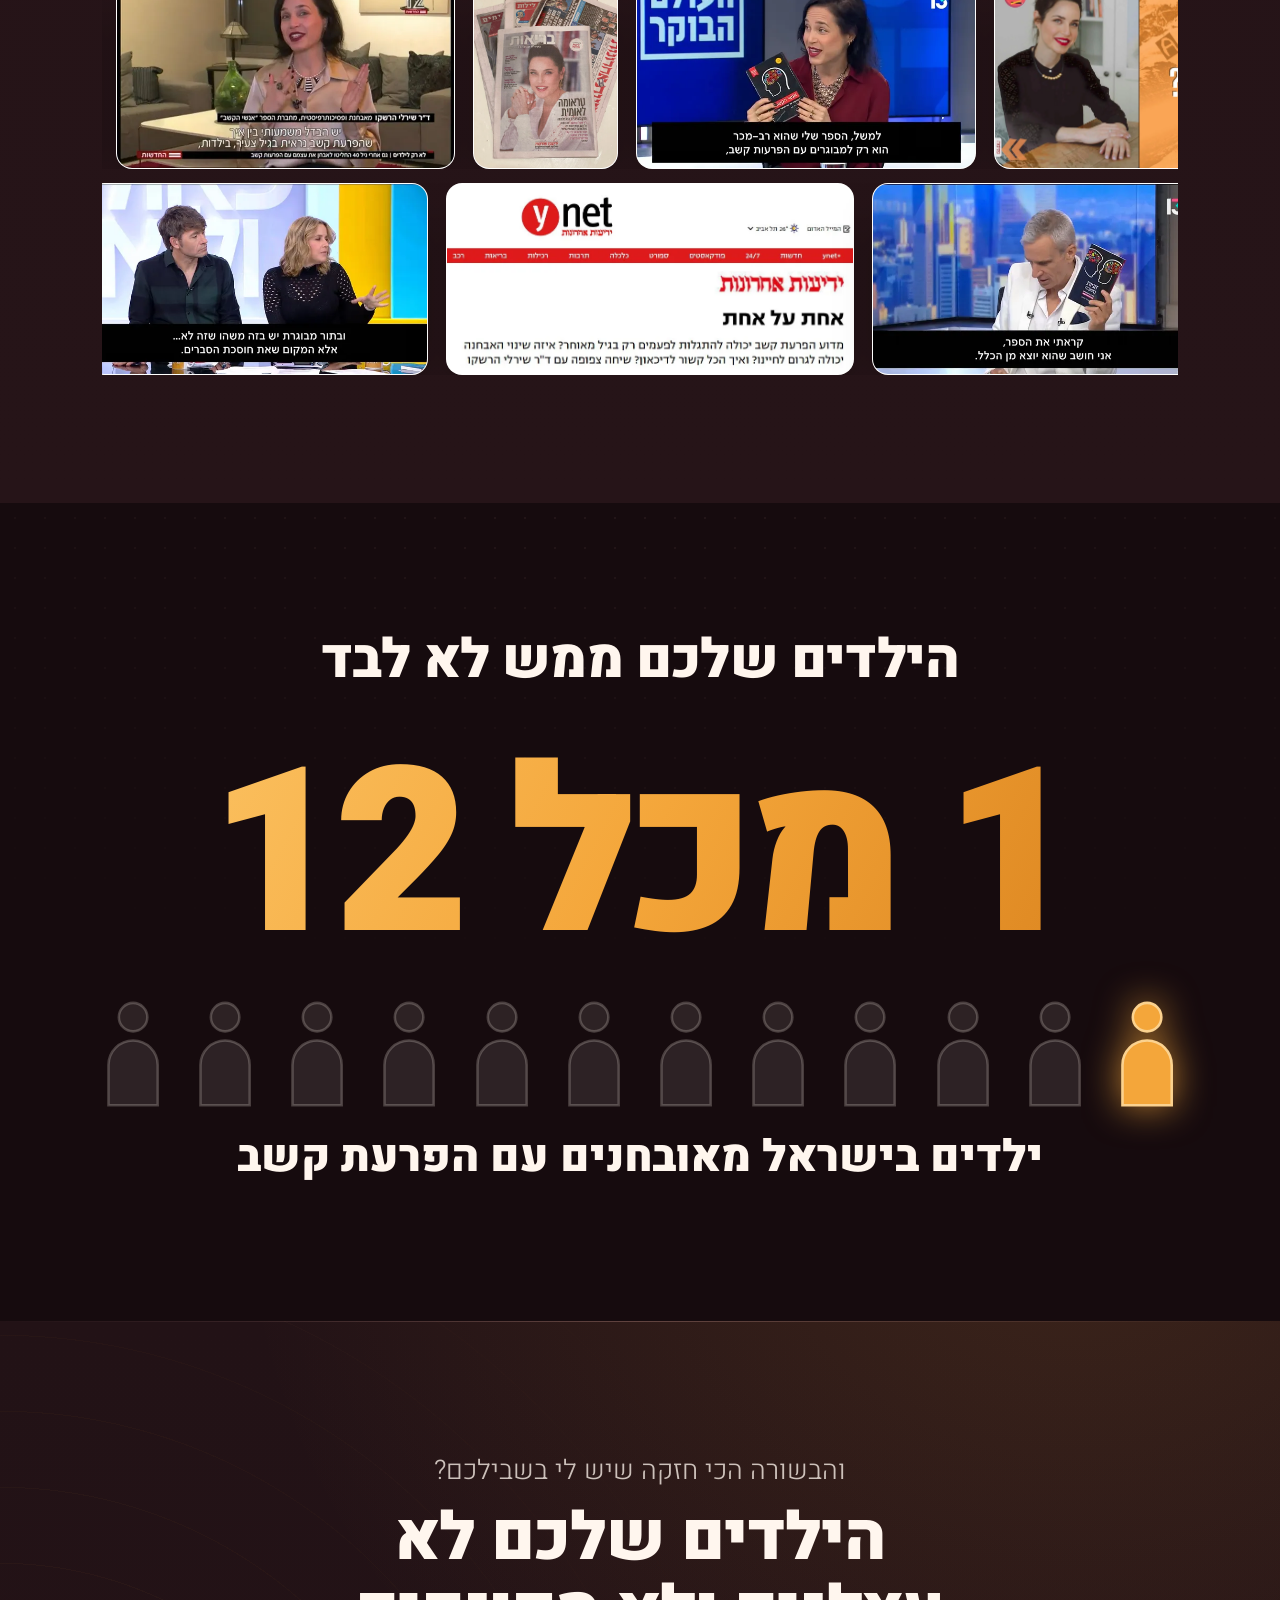
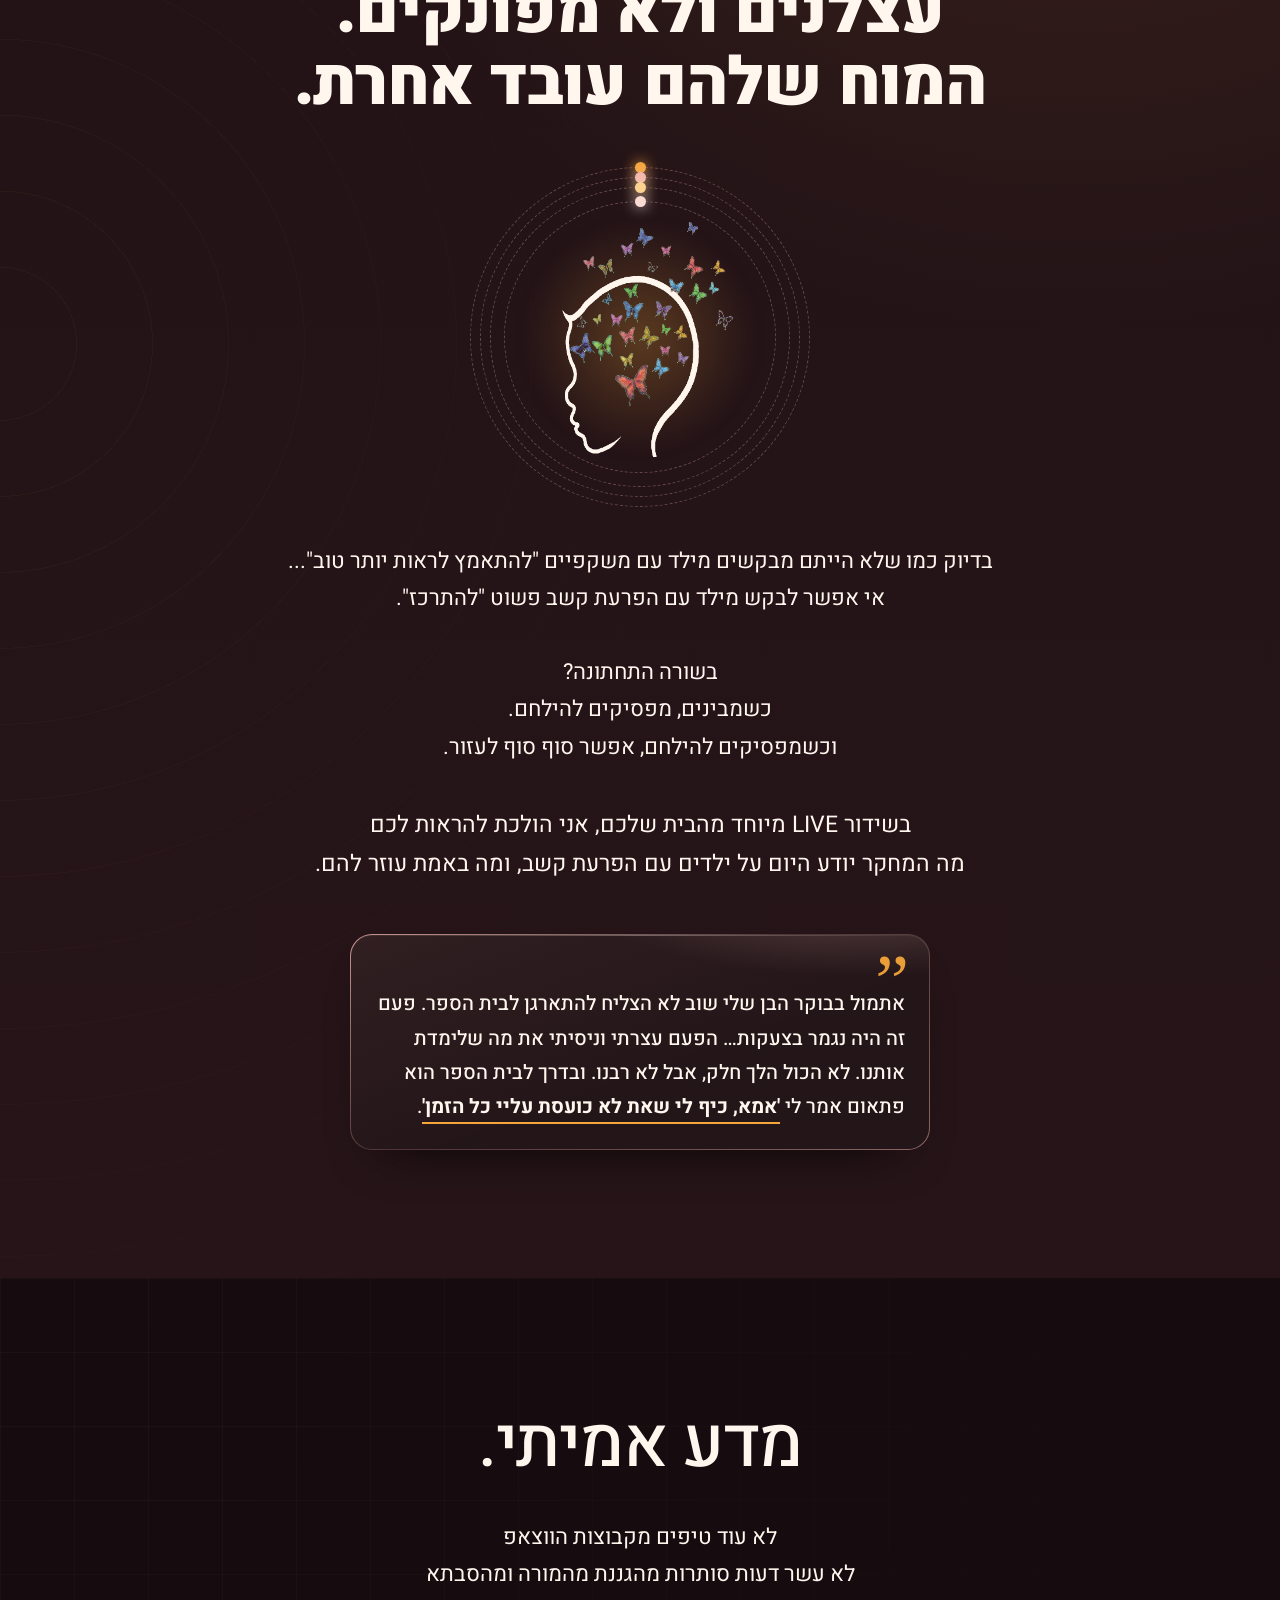
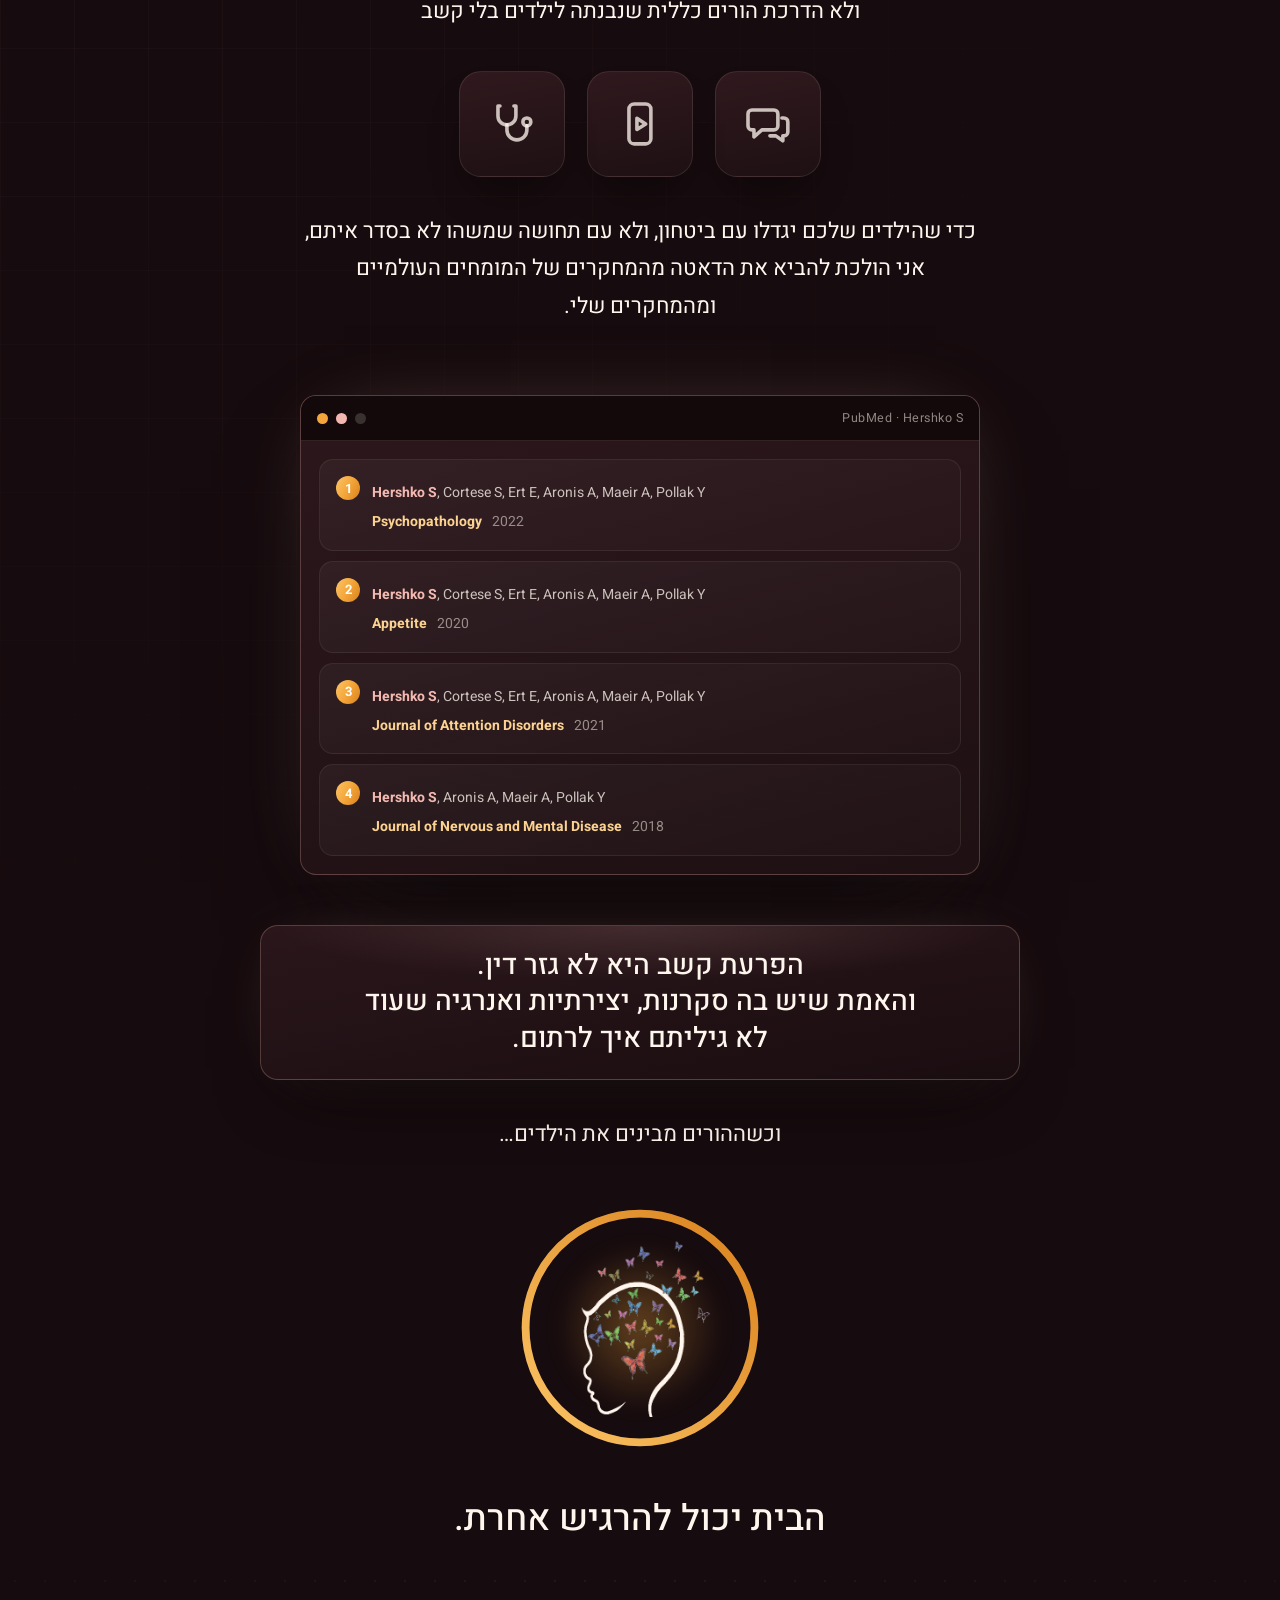
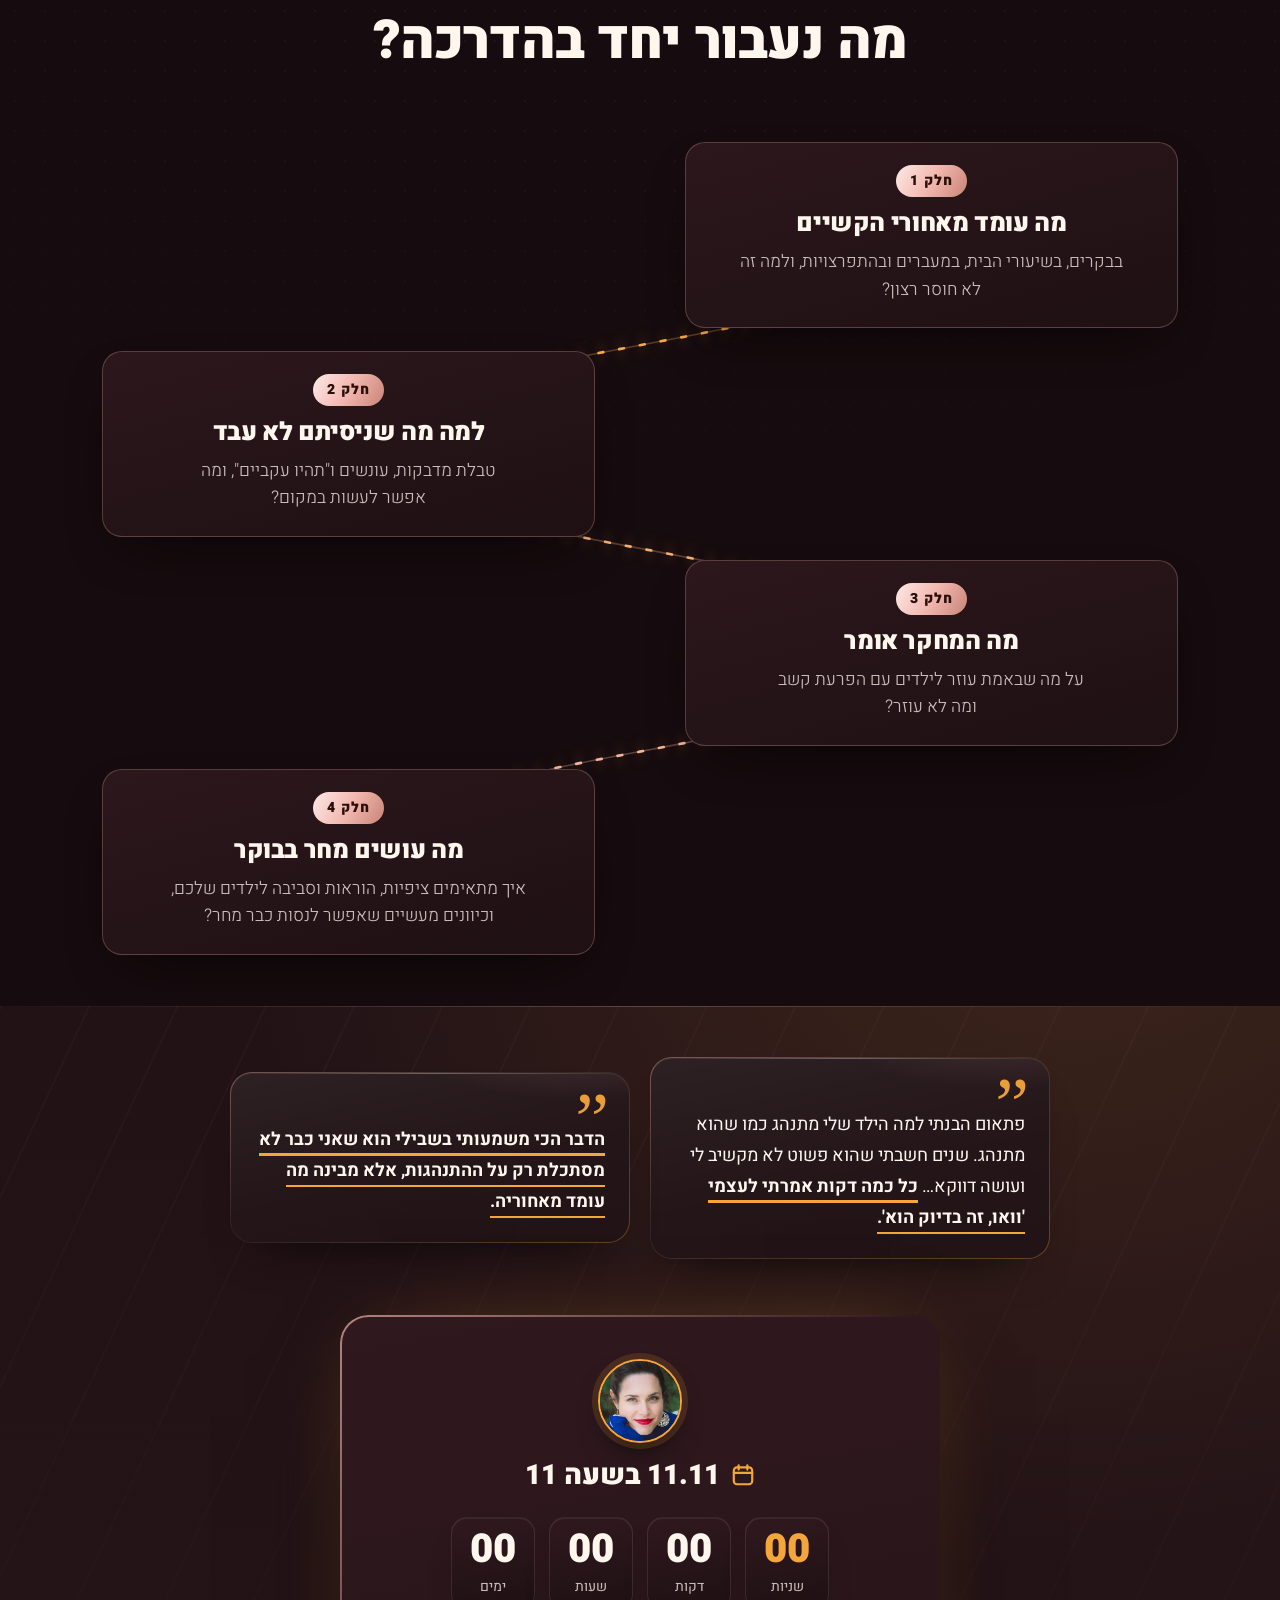
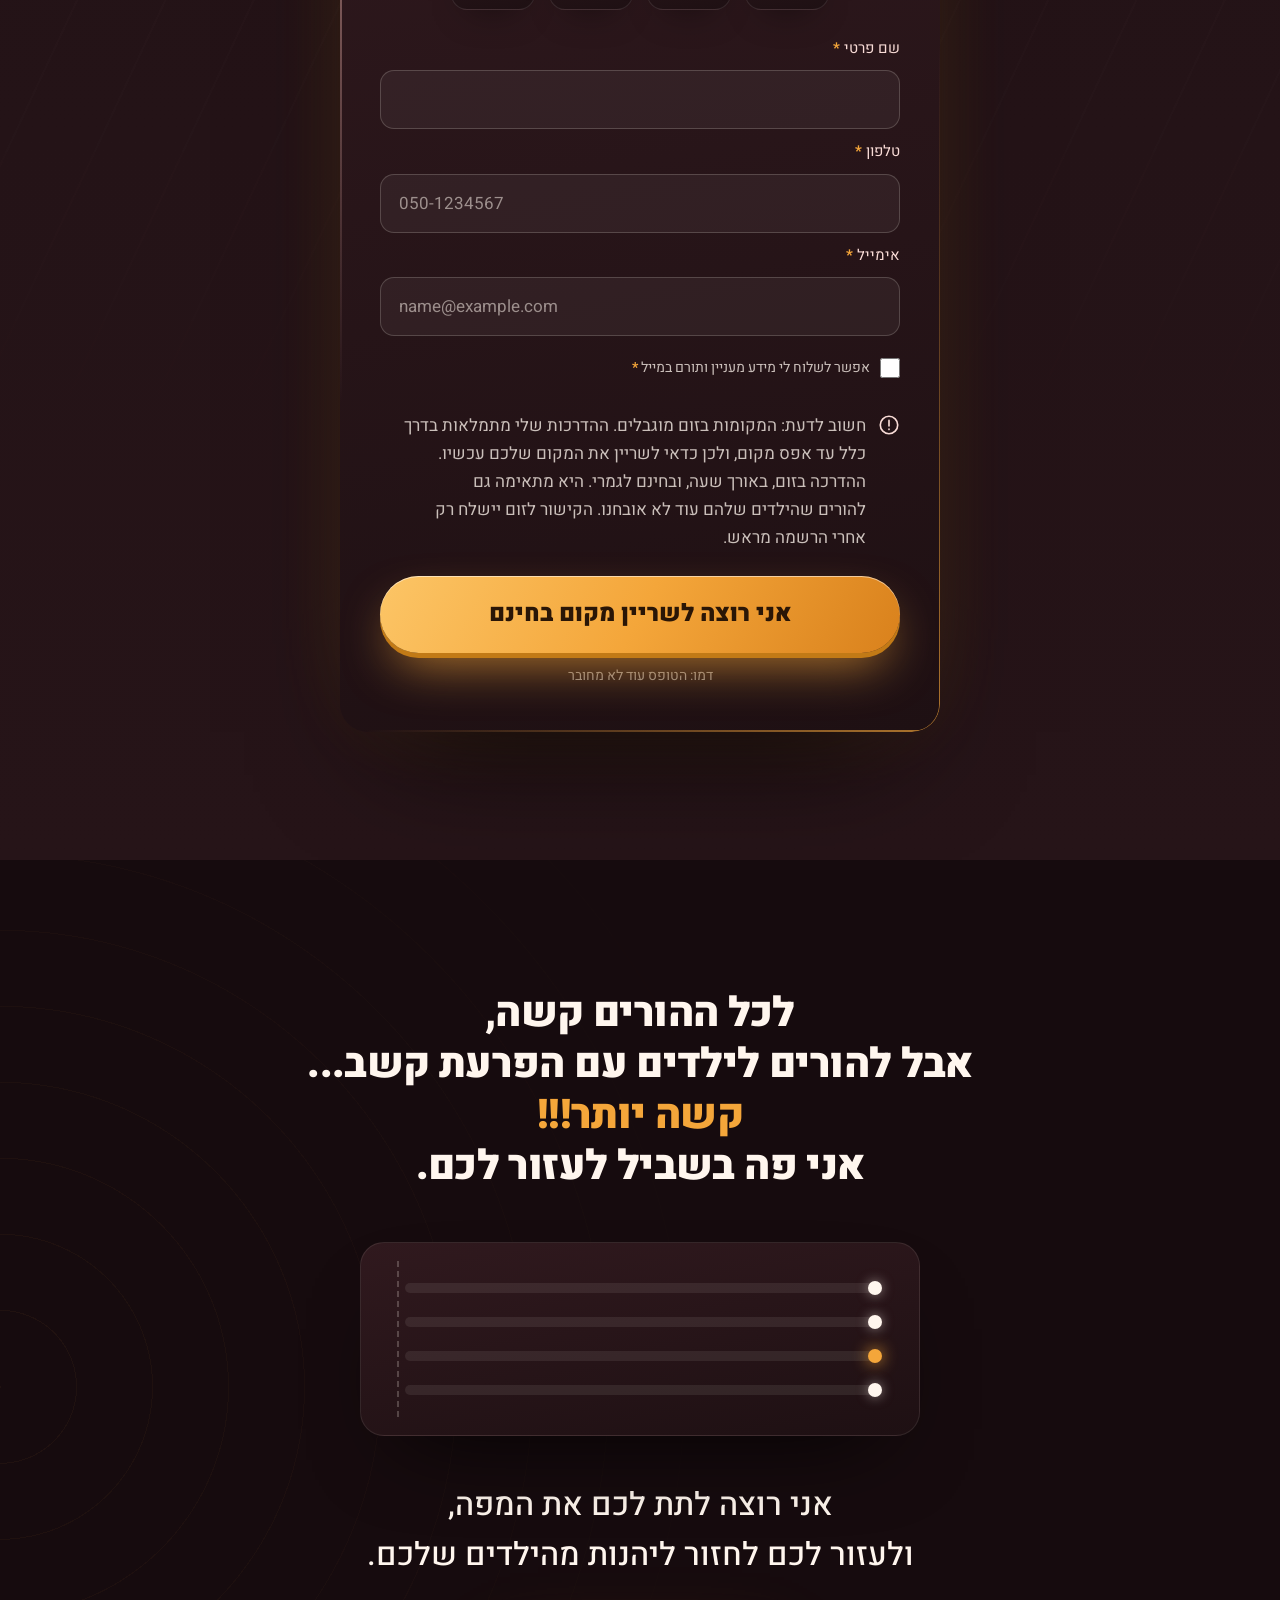
==== commit c764cbc8: "דף ההורים: הכותרת יורדת שורה אחרי 'מה המחקר מגלה על', ושמלה אדומה בתמונה עם הספרים Co-Authored-By: C" ====
--- a/webinar/horim.html
+++ b/webinar/horim.html
@@ -383,7 +383,7 @@
       <div class="hero__copy">
         <p class="hero__kicker">ד״ר שירלי הרשקו, מומחית בינלאומית וזוכת המקום הראשון<br class="br-d"> בכנס העולמי להפרעות קשב חושפת:</p>
         <p class="hero__pre">הדרכה פורצת דרך וחובה להורים לילדים עם הפרעת קשב (מאובחנת או חשד):</p>
-        <h1 class="rise h1--long"><span class="nw">בוקר בלי ריבים</span><br> <span class="nw">ושיעורי בית בלי ויכוחים:</span><br> <span class="nw">מה המחקר מגלה</span> <span class="nw">על ילדים עם הפרעת קשב</span> <span class="nw">ומה באמת עוזר להם?</span></h1>
+        <h1 class="rise h1--long"><span class="nw">בוקר בלי ריבים</span><br> <span class="nw">ושיעורי בית בלי ויכוחים:</span><br> <span class="nw">מה המחקר מגלה על</span><br> <span class="nw">ילדים עם הפרעת קשב</span> <span class="nw">ומה באמת עוזר להם?</span></h1>
         <p class="hero__sub">בלי עוד טבלת מדבקות שמחזיקה מעמד בדיוק שבוע<br>בלי צעקות בבית ותחושות אשם <span class="nw">שלא מרפות אחר כך</span><br>ובלי להרגיש שאתם הורים לא מספיק טובים</p>
         <div class="ticket">
           <span class="ticket__ico"><svg viewBox="0 0 24 24"><rect x="2.5" y="6.5" width="13" height="11" rx="2.5"/><path d="M15.5 10.5l6-3.5v10l-6-3.5"/></svg></span>
@@ -533,7 +533,7 @@
       </div>
       <div class="step">
         <div class="step__txt"><p class="reveal">אני מחברת 6 ספרים רבי מכר על הפרעת קשב.</p></div>
-        <div class="step__viz"><figure class="shot reveal"><img src="assets/books-hug.jpg" alt="ד״ר שירלי הרשקו עם הספרים שלה" width="1000" height="1500" loading="lazy"></figure></div>
+        <div class="step__viz"><figure class="shot reveal"><img src="assets/books-red.jpg" alt="ד״ר שירלי הרשקו עם הספרים שלה" width="1000" height="1500" loading="lazy"></figure></div>
       </div>
       <div class="step">
         <div class="step__txt"><p class="reveal balance">ויש לי את הזכות לנהל קהילה של יותר מ 60,000 אנשי קשב בישראל, ולהוביל פודקאסט עם קרוב למיליון האזנות.</p></div>
--- a/webinar/lp.css
+++ b/webinar/lp.css
@@ -1047,14 +1047,14 @@
 /* the "אנשי הקשב" head on the adults page: every whole gear turns on its own, every other one the other way */
 .gk{position:relative;aspect-ratio:264/310}
 html body .gk .gk__base{position:absolute;inset:0;left:0;top:0;width:100%;height:100%;transform:none;animation:none}
-.gk i{position:absolute;background:url(assets/brain-gears.png) no-repeat;animation:gk-spin var(--t) linear infinite;animation-direction:var(--dir,normal)}
+.gk i{position:absolute;background:url(assets/brain-gears.png) no-repeat;scale:.84;animation:gk-spin calc(var(--t) * .45) linear infinite;animation-direction:var(--dir,normal)}
 @keyframes gk-spin{to{rotate:360deg}}
 html body .slaps__brain .gk{width:56%;animation:none}
 html body .brainorb .gk{position:absolute;left:50%;top:50%;width:46%;transform:translate(-50%,-50%)}
 @media (prefers-reduced-motion:reduce){.gk i{animation:none}}
 /* the red head in the power ring: same gears, painted red, a little smaller so they stand apart while they turn */
 html body .power .gk{position:absolute;left:50%;top:50%;width:44%;transform:translate(-50%,-50%);filter:drop-shadow(0 0 14px rgba(var(--a1-rgb),.9))}
-.gk--red i{background-image:url(assets/brain-gears-red.png);scale:.84}
+.gk--red i{background-image:url(assets/brain-gears-red.png);scale:.8}
 
 /* phones: "נעים מאוד, ד״ר שירלי הרשקו" comes above the photo */
 @media (max-width:859px){
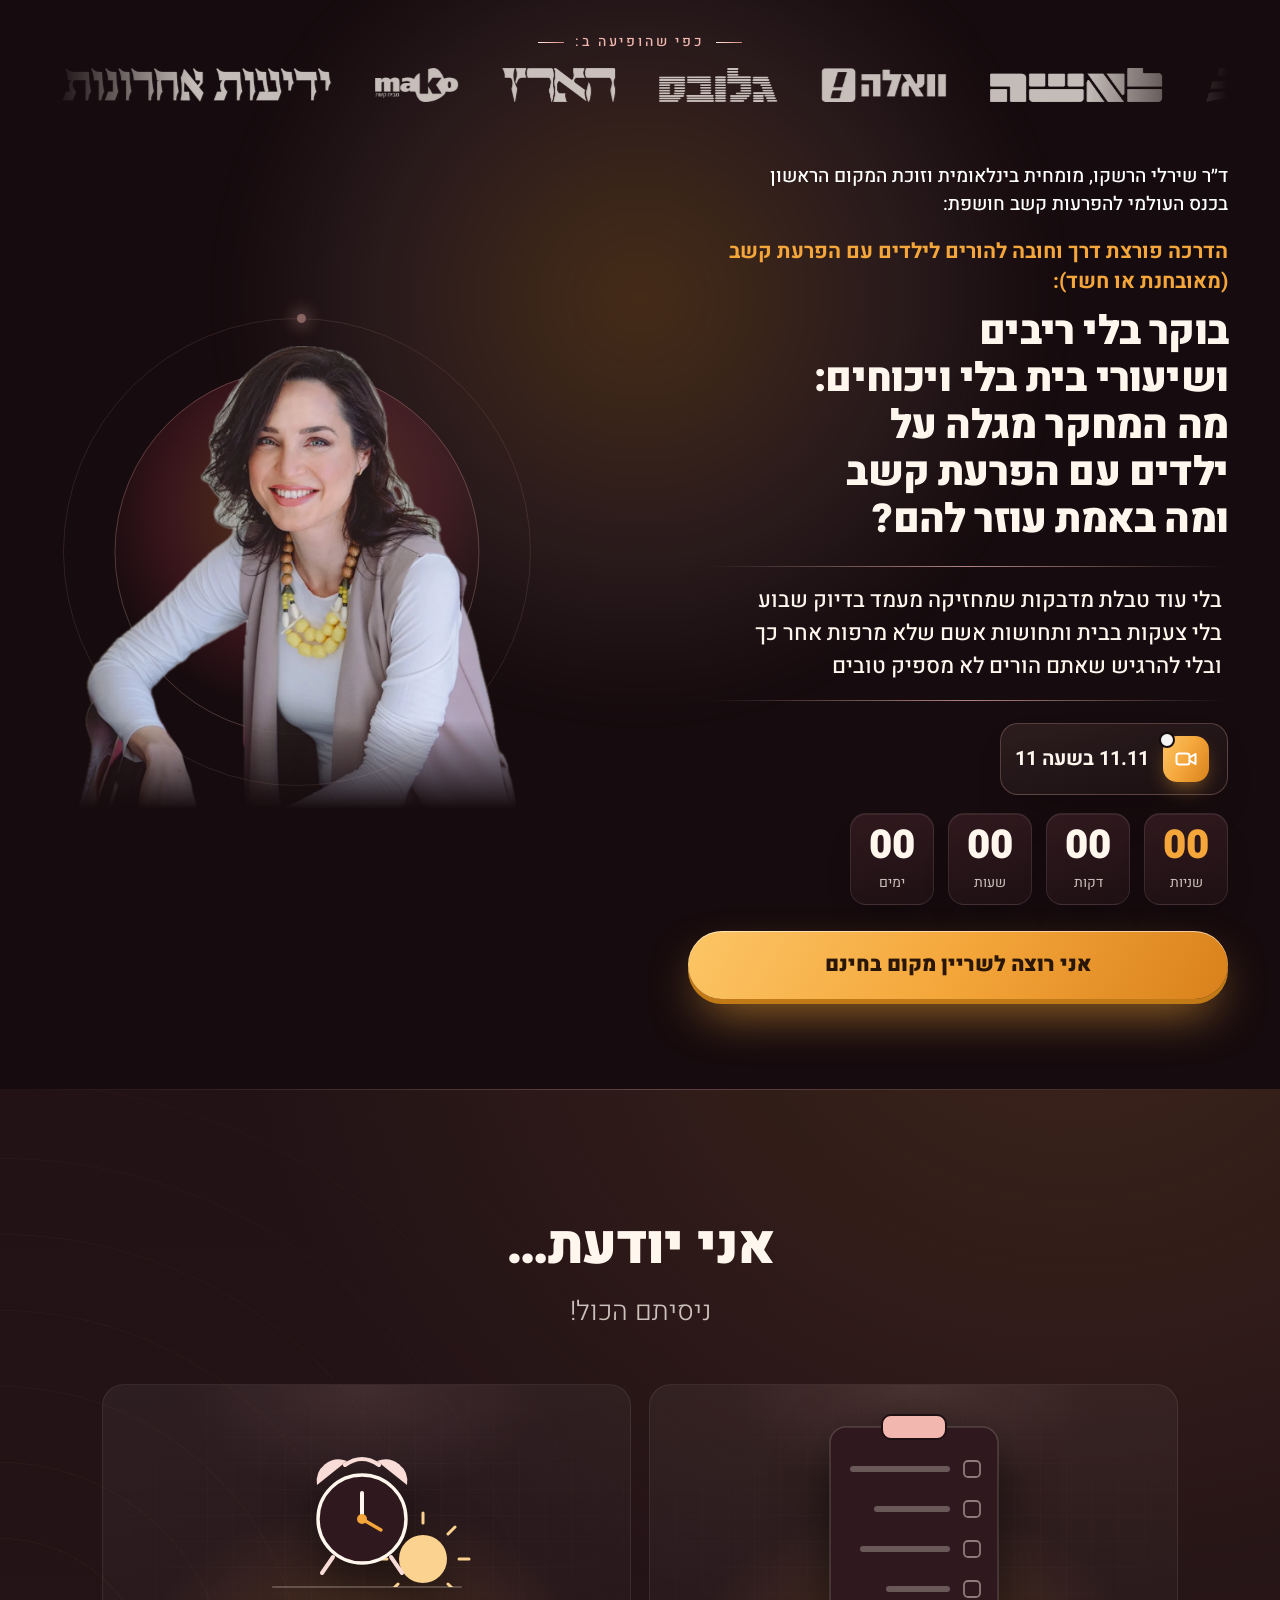
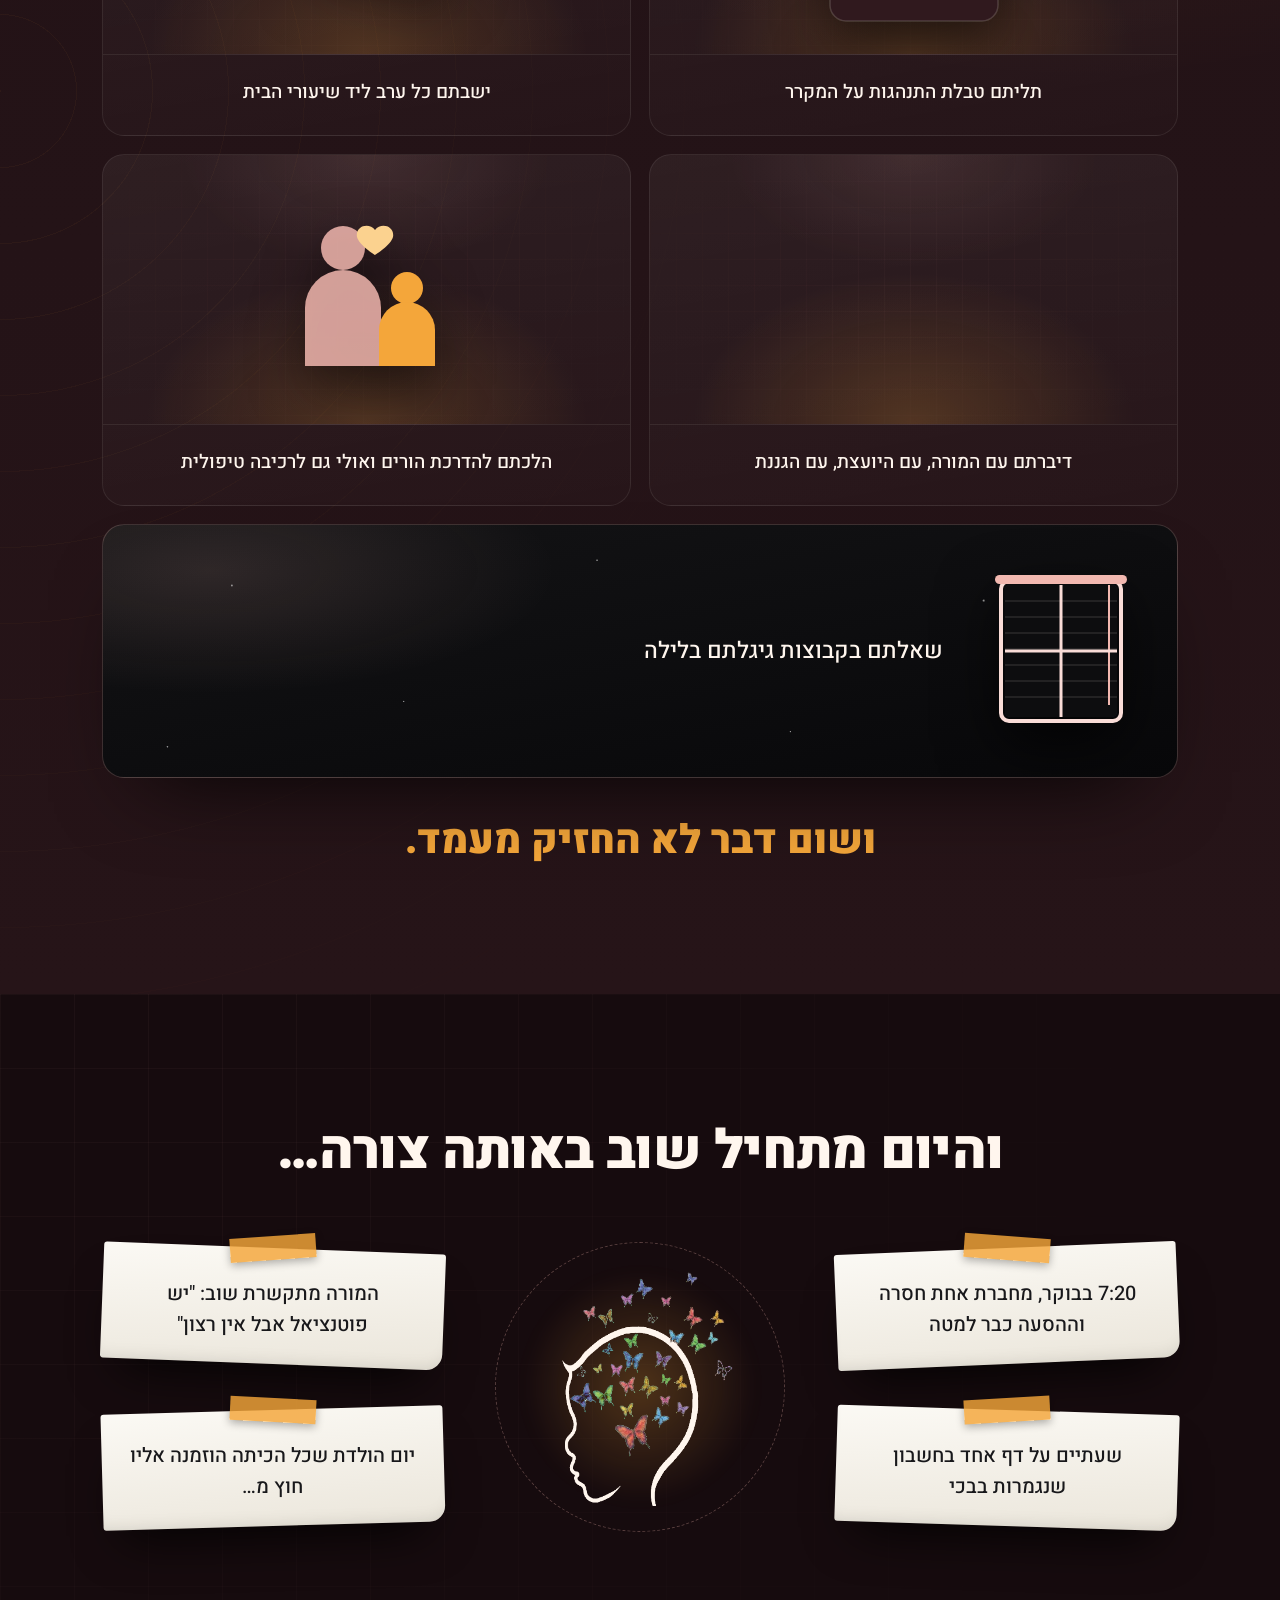
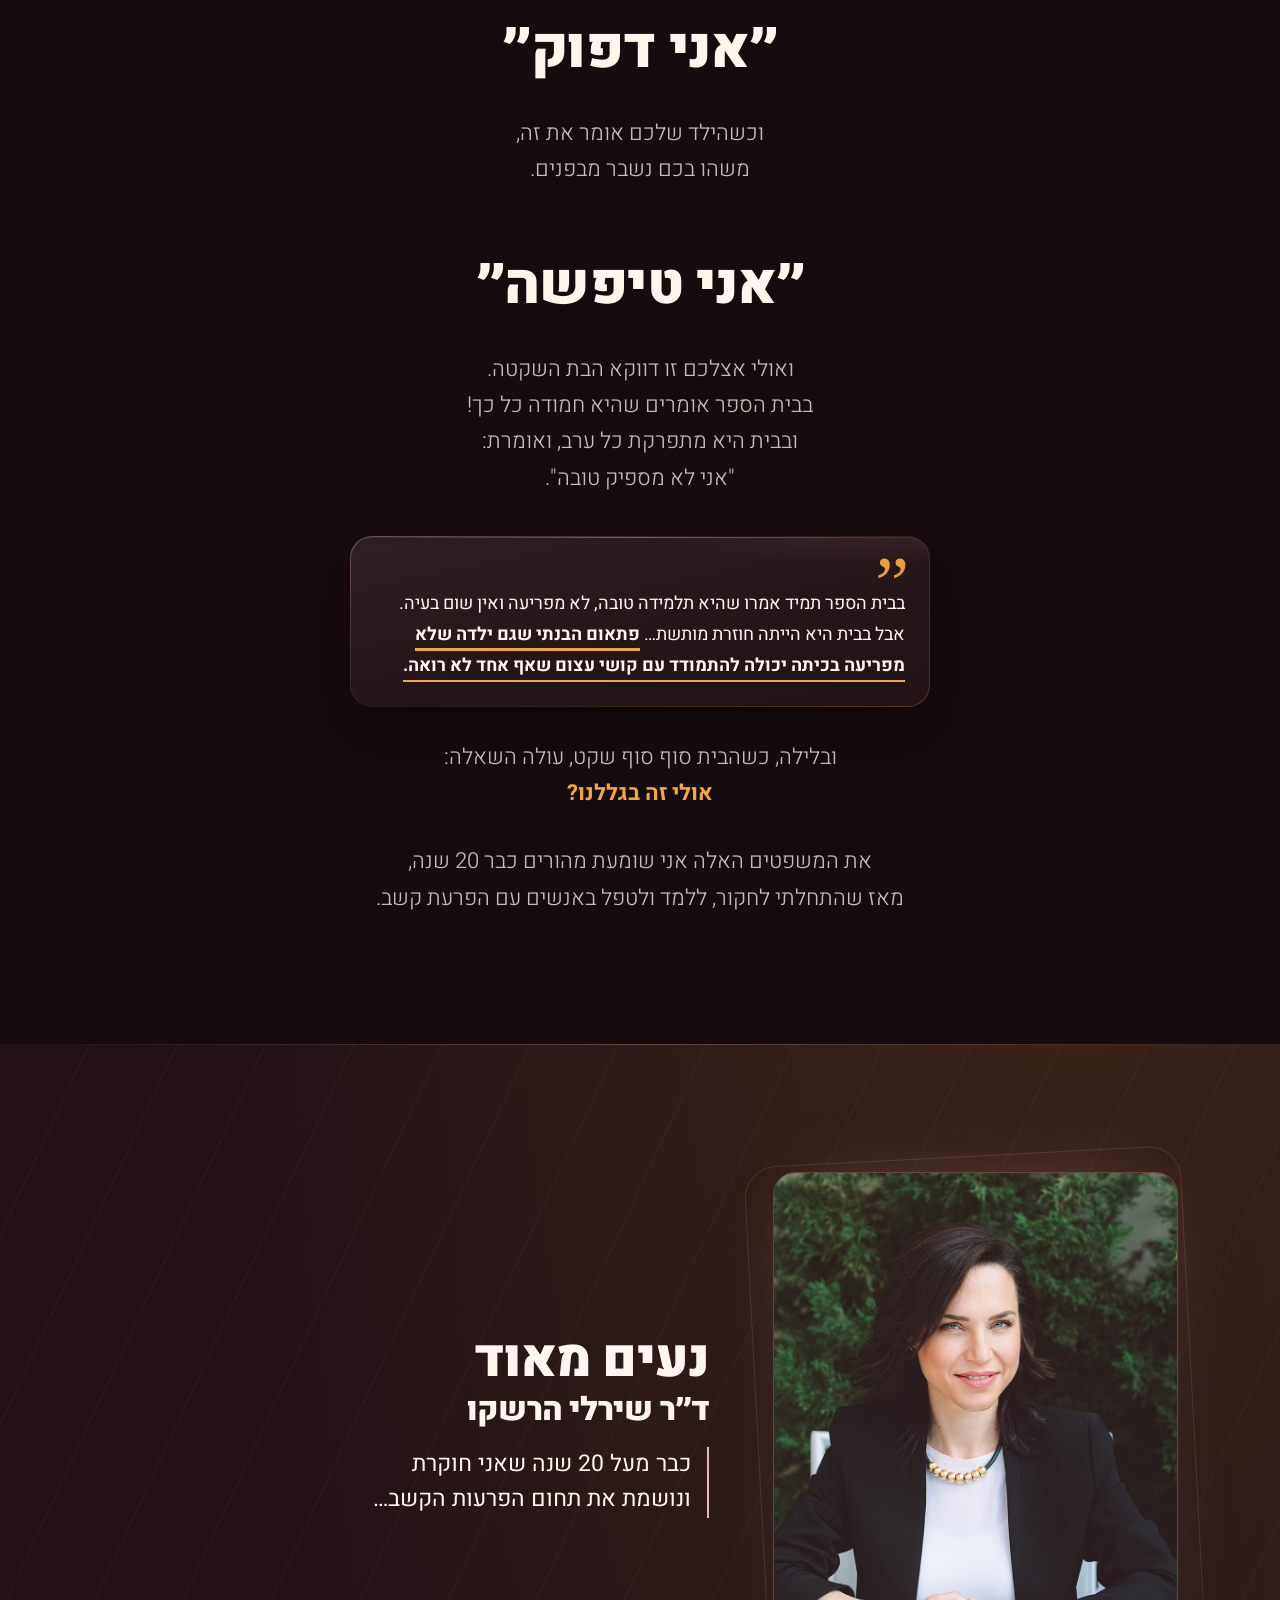
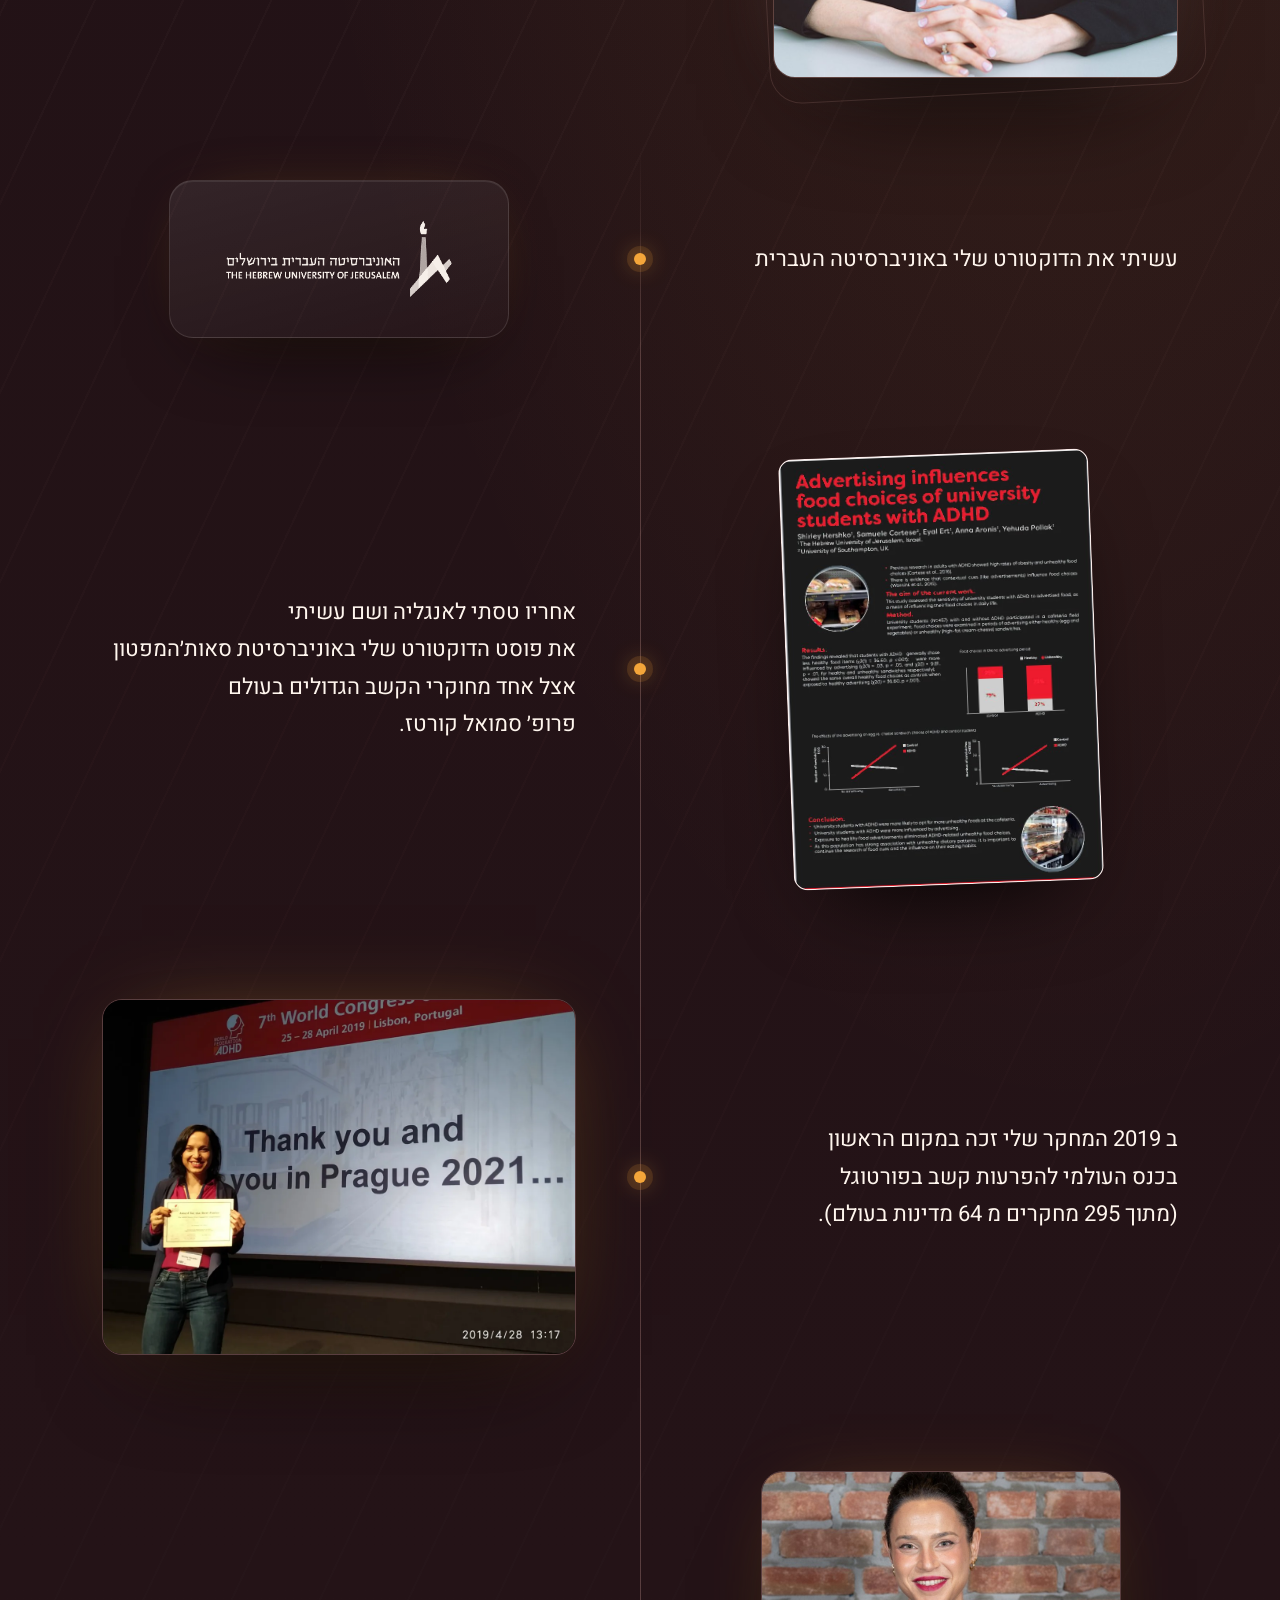
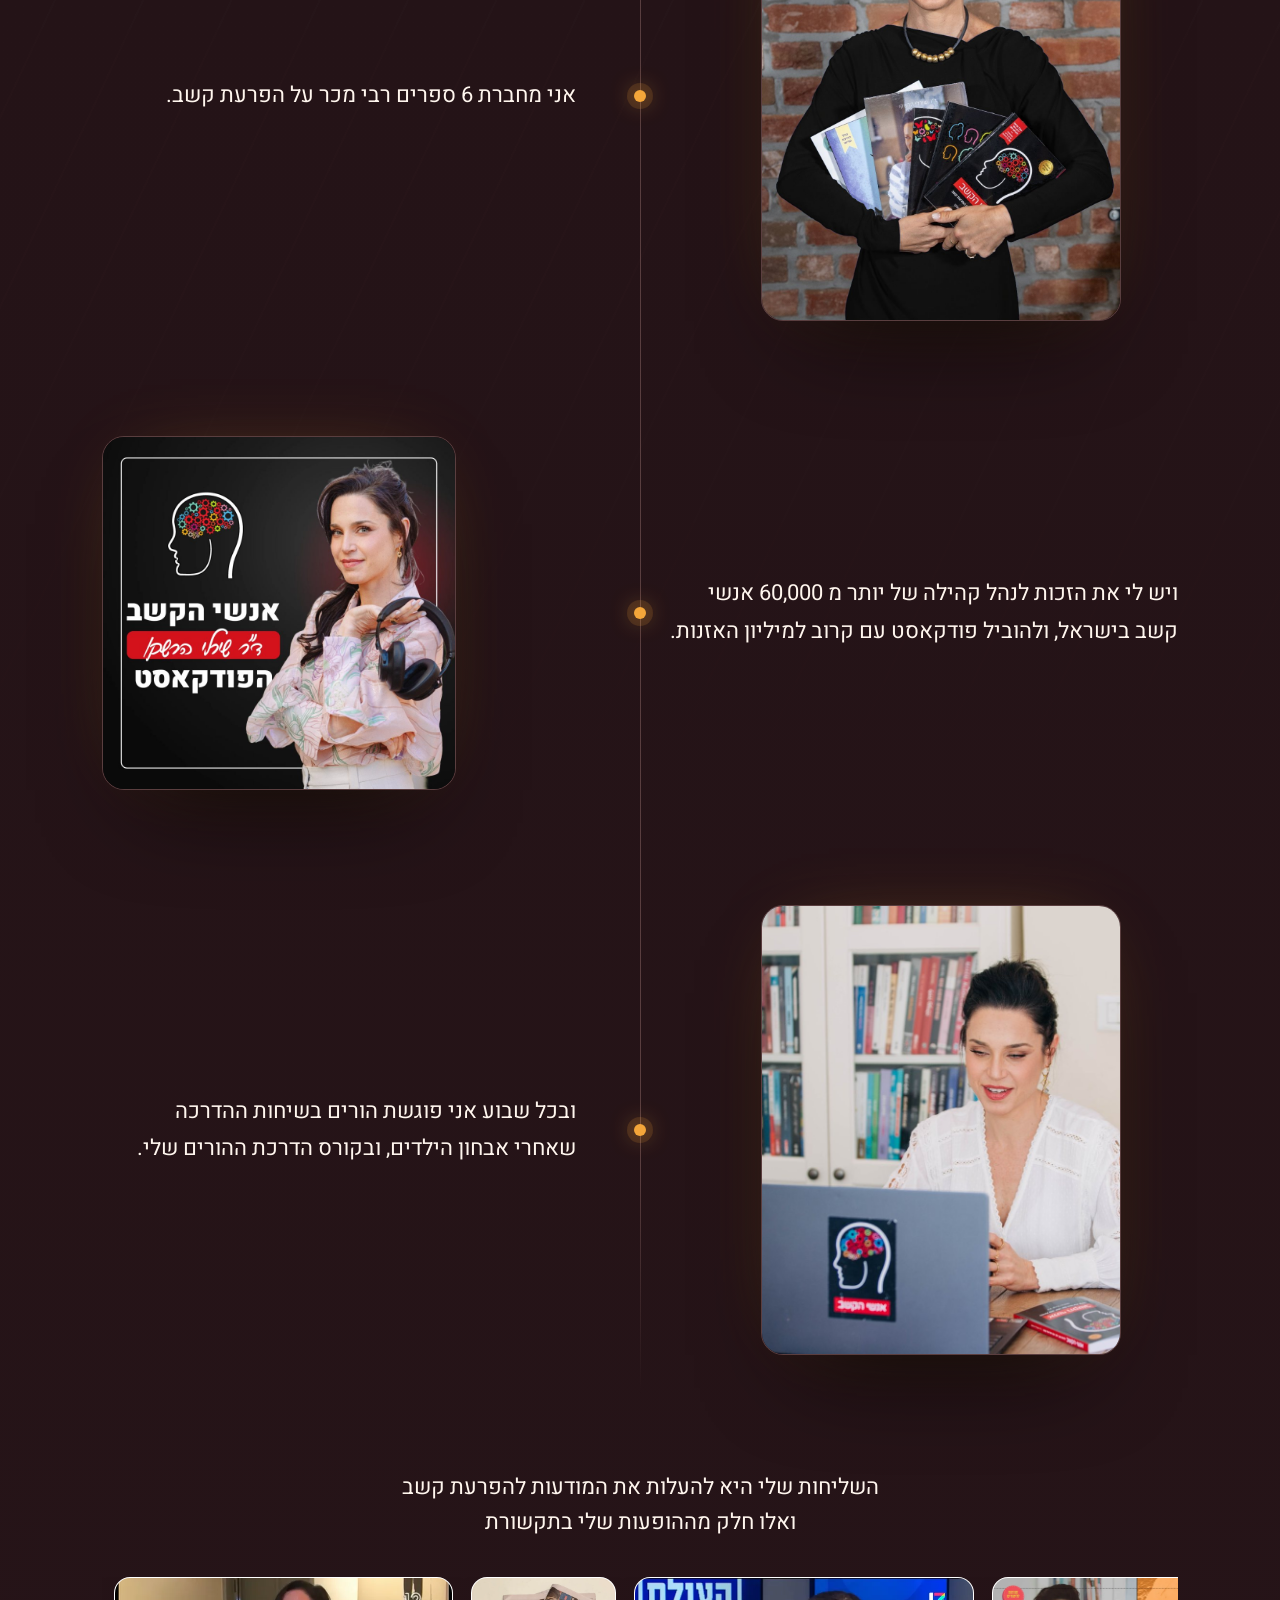
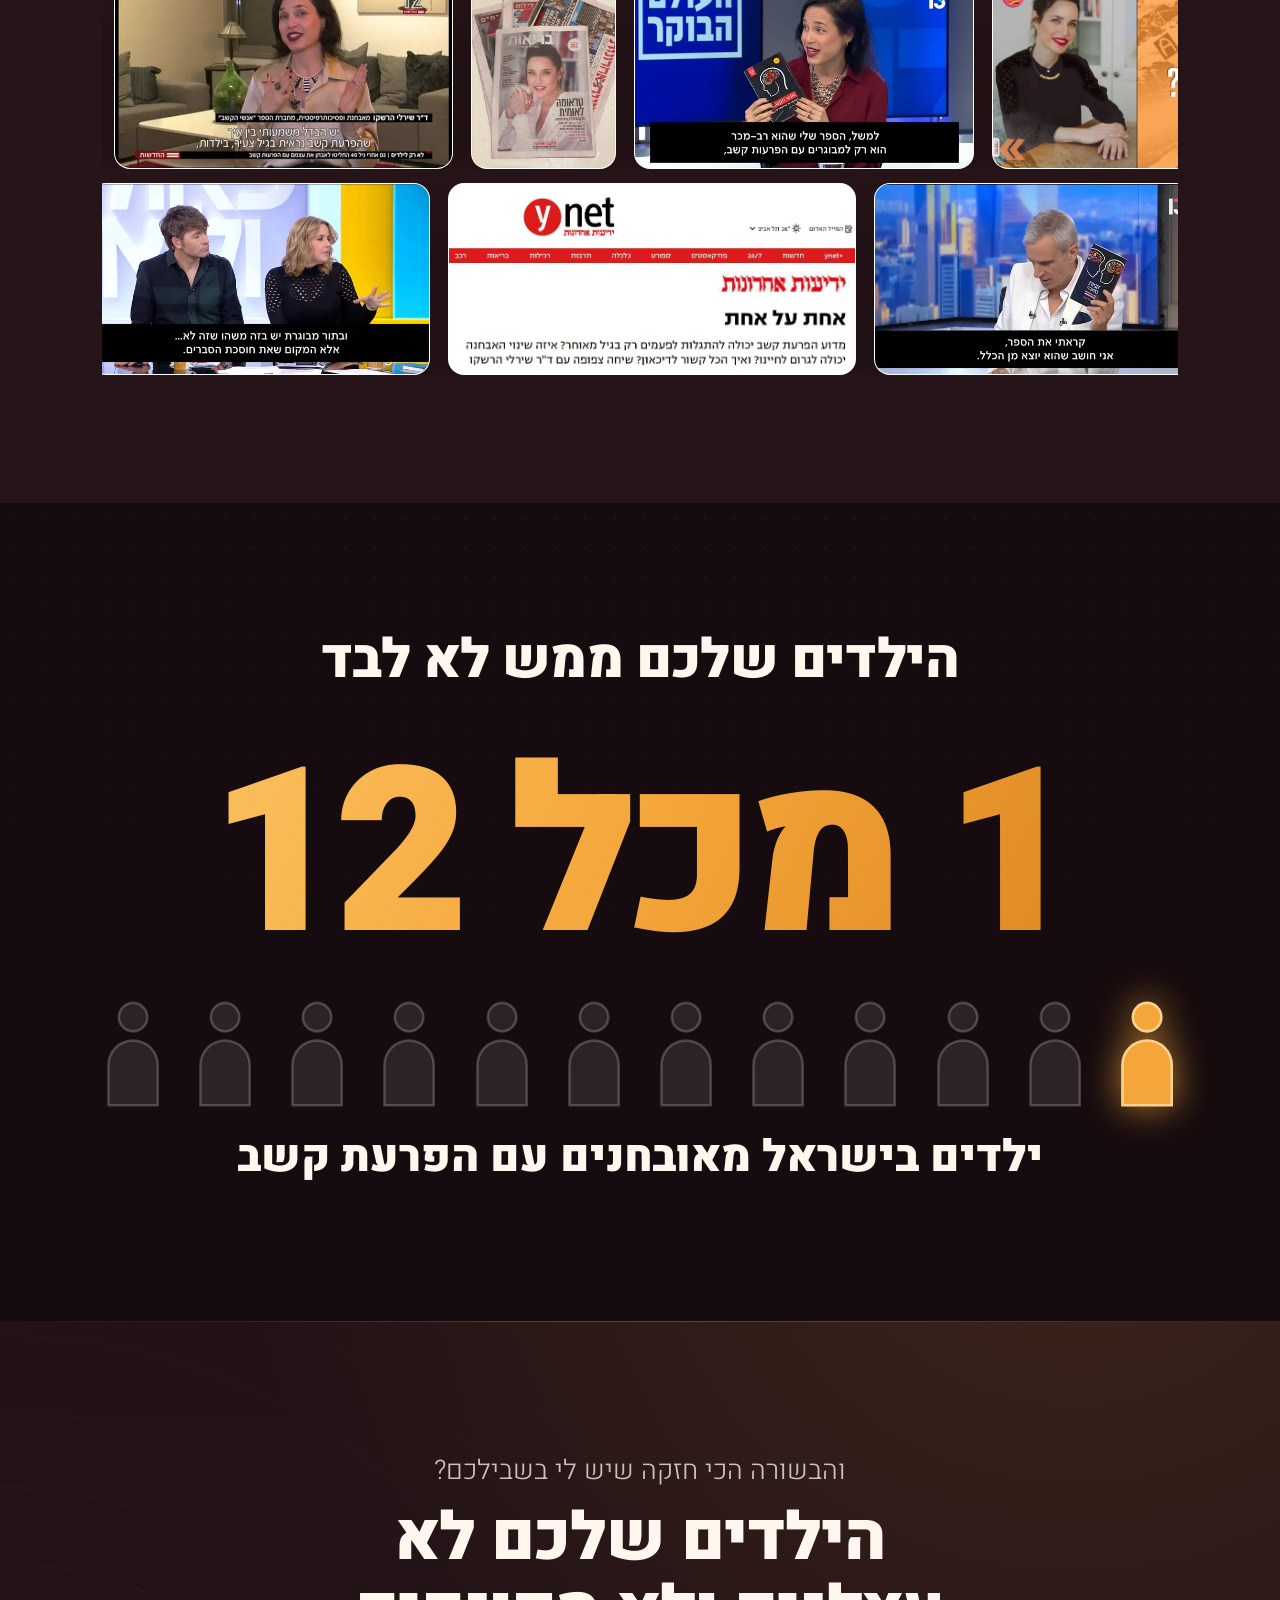
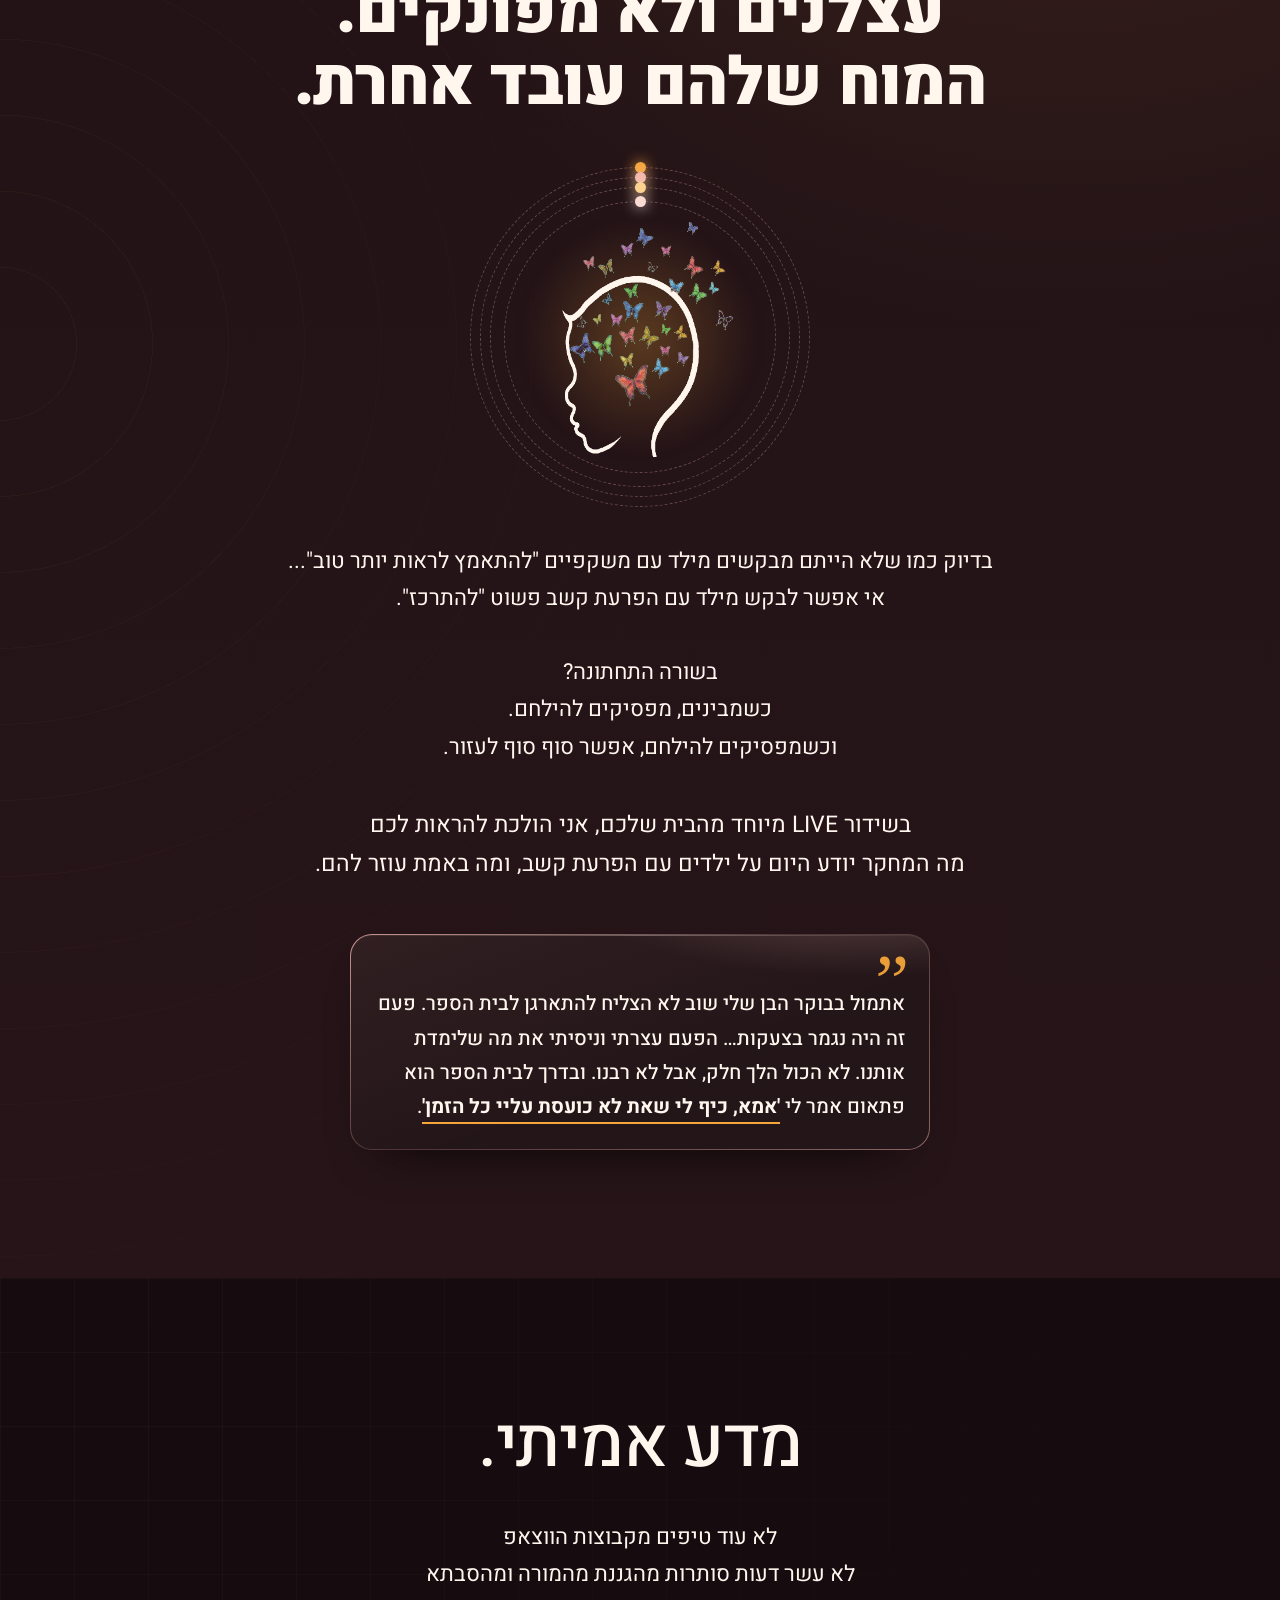
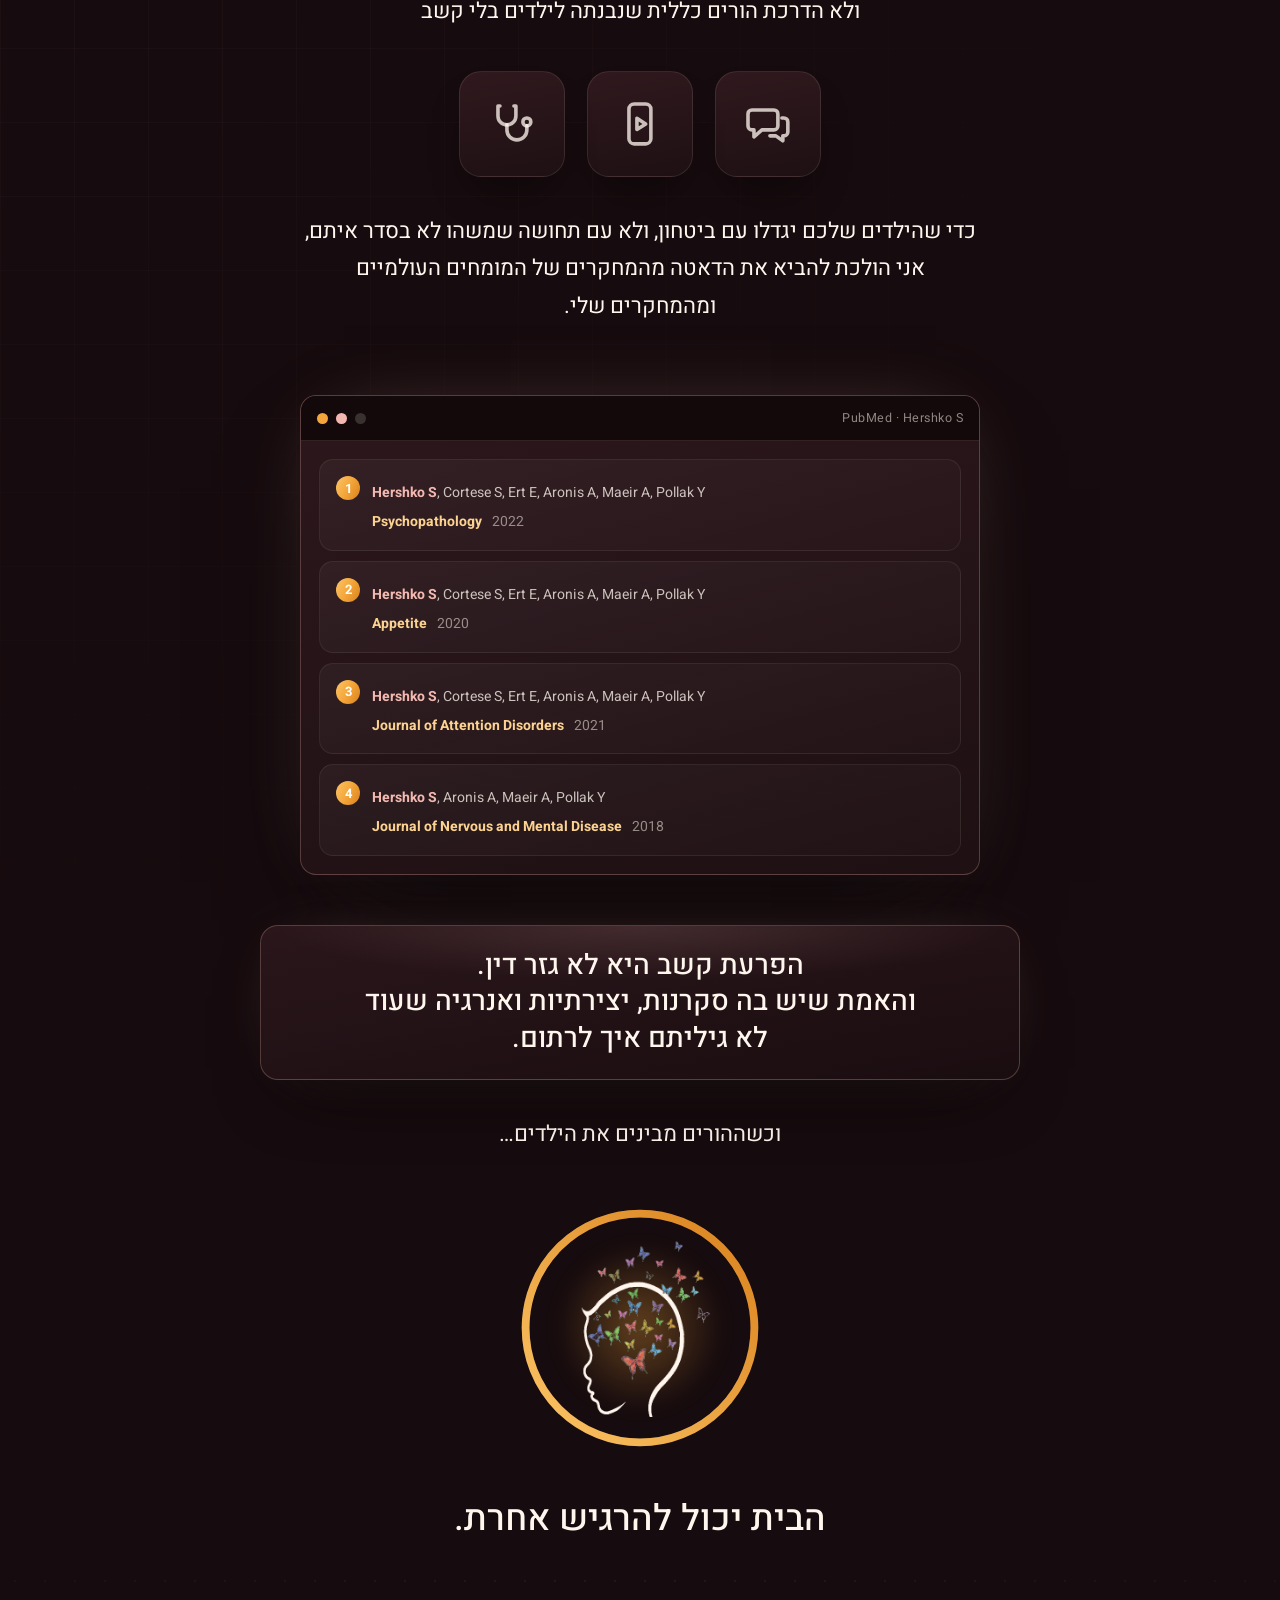
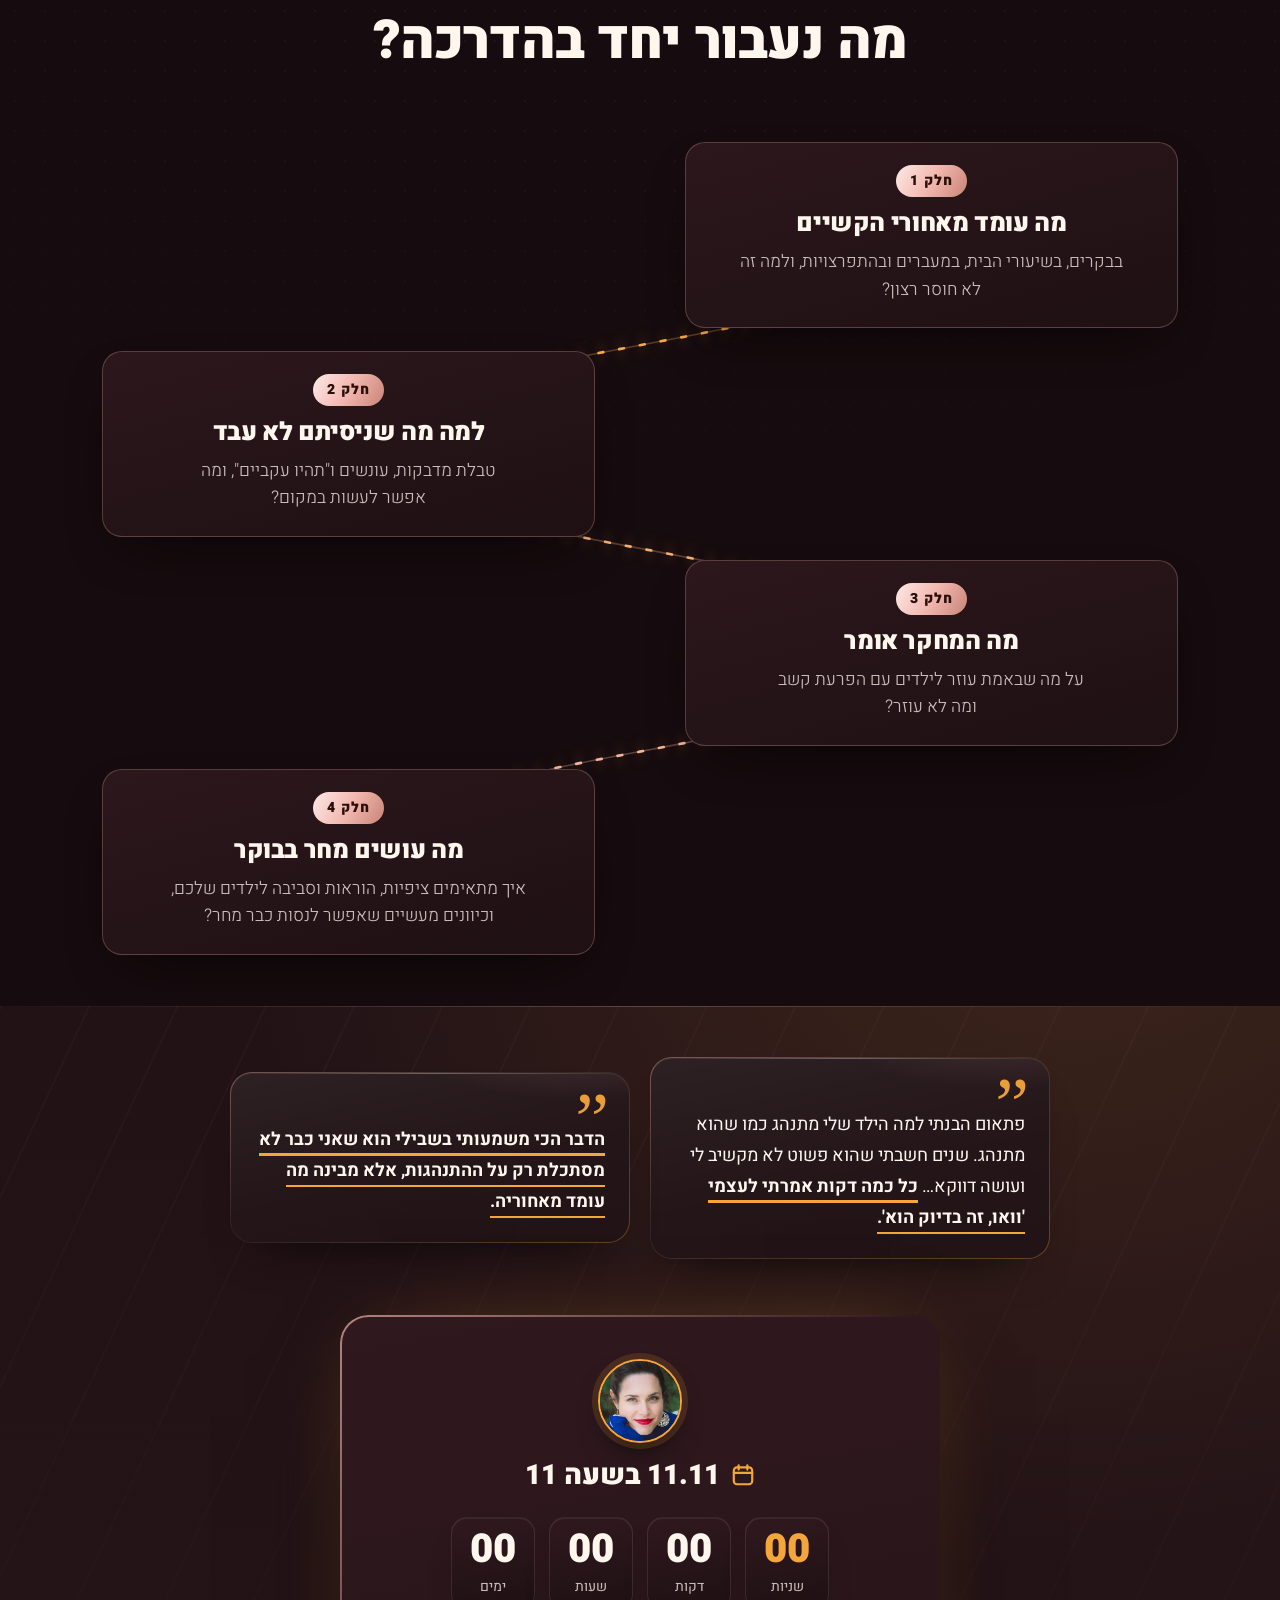
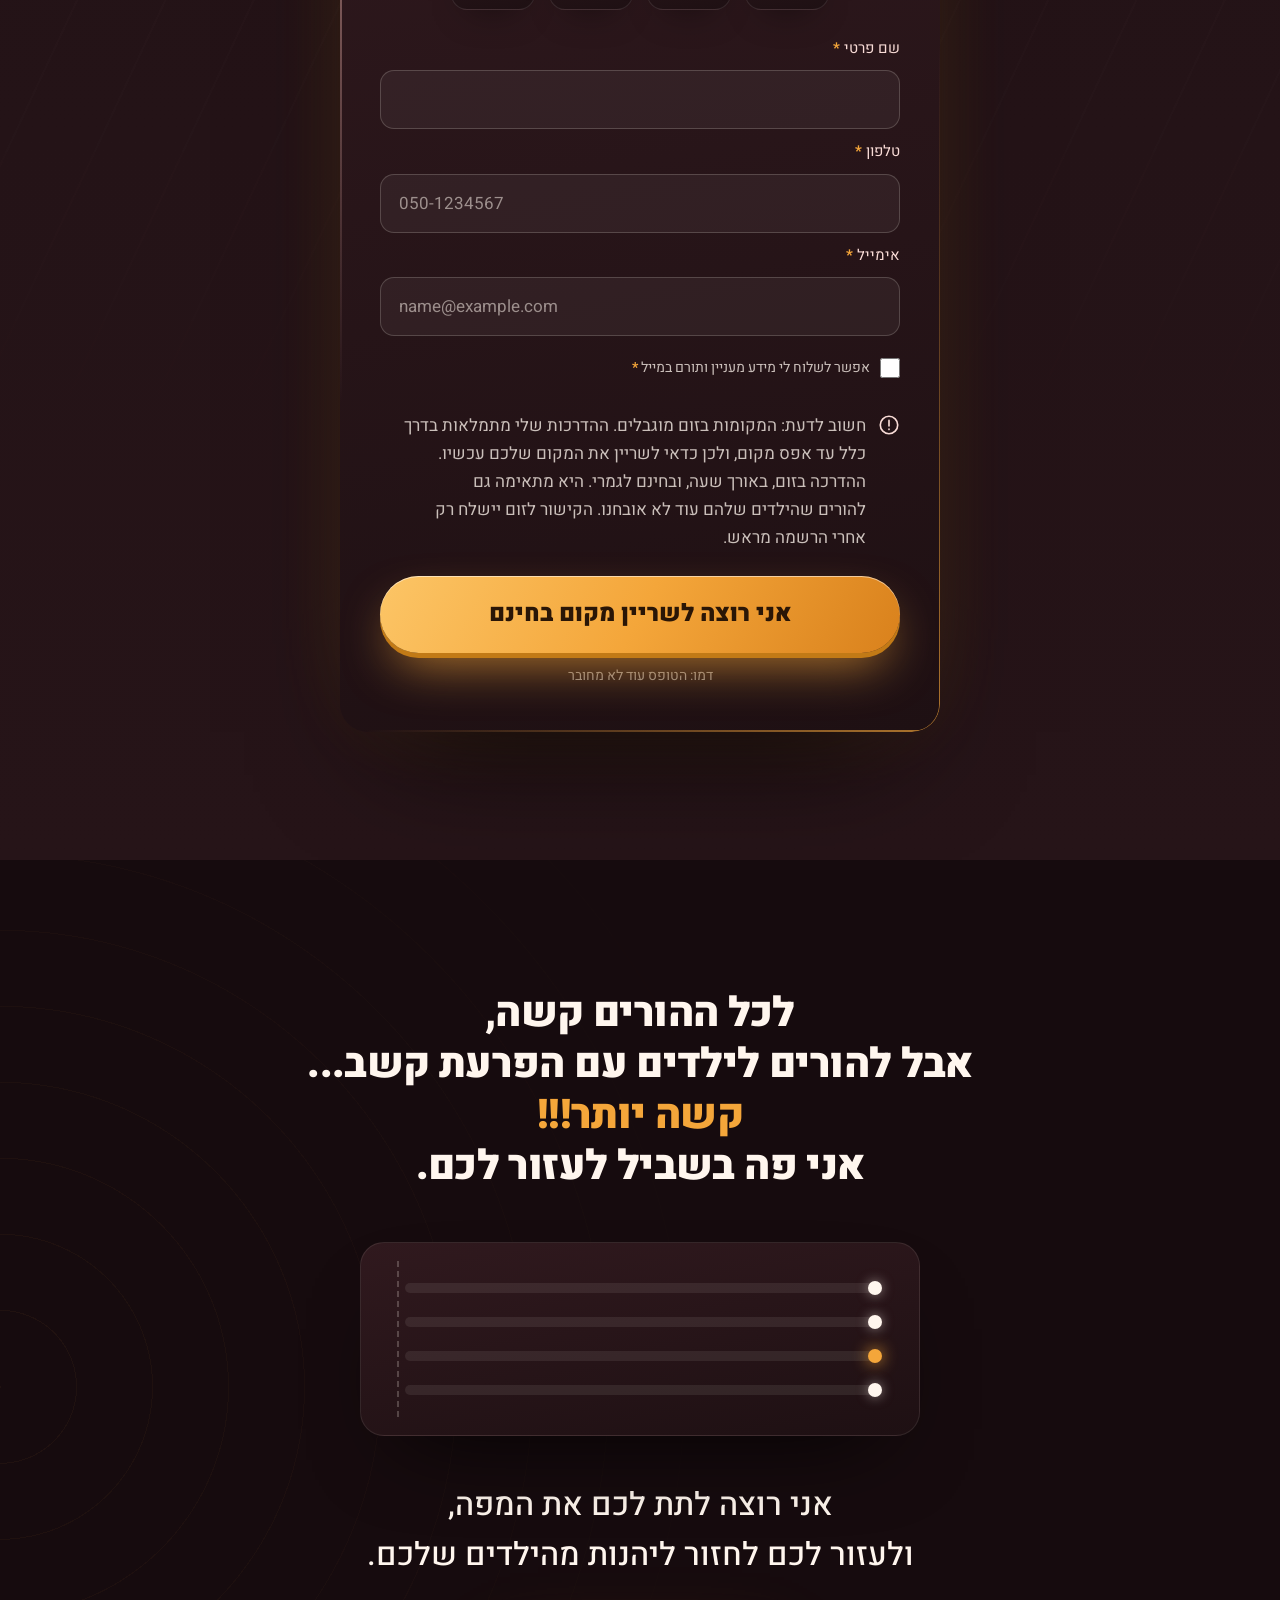
==== commit 2aa8df7f: "דף ההורים: שמלה שחורה בתמונה עם הספרים, כמו בדף המבוגרים Co-Authored-By: Claude Opus 5.5 <noreply@an" ====
--- a/webinar/horim.html
+++ b/webinar/horim.html
@@ -533,7 +533,7 @@
       </div>
       <div class="step">
         <div class="step__txt"><p class="reveal">אני מחברת 6 ספרים רבי מכר על הפרעת קשב.</p></div>
-        <div class="step__viz"><figure class="shot reveal"><img src="assets/books-red.jpg" alt="ד״ר שירלי הרשקו עם הספרים שלה" width="1000" height="1500" loading="lazy"></figure></div>
+        <div class="step__viz"><figure class="shot reveal"><img src="assets/books-black.jpg" alt="ד״ר שירלי הרשקו עם הספרים שלה" width="1000" height="1500" loading="lazy"></figure></div>
       </div>
       <div class="step">
         <div class="step__txt"><p class="reveal balance">ויש לי את הזכות לנהל קהילה של יותר מ 60,000 אנשי קשב בישראל, ולהוביל פודקאסט עם קרוב למיליון האזנות.</p></div>
